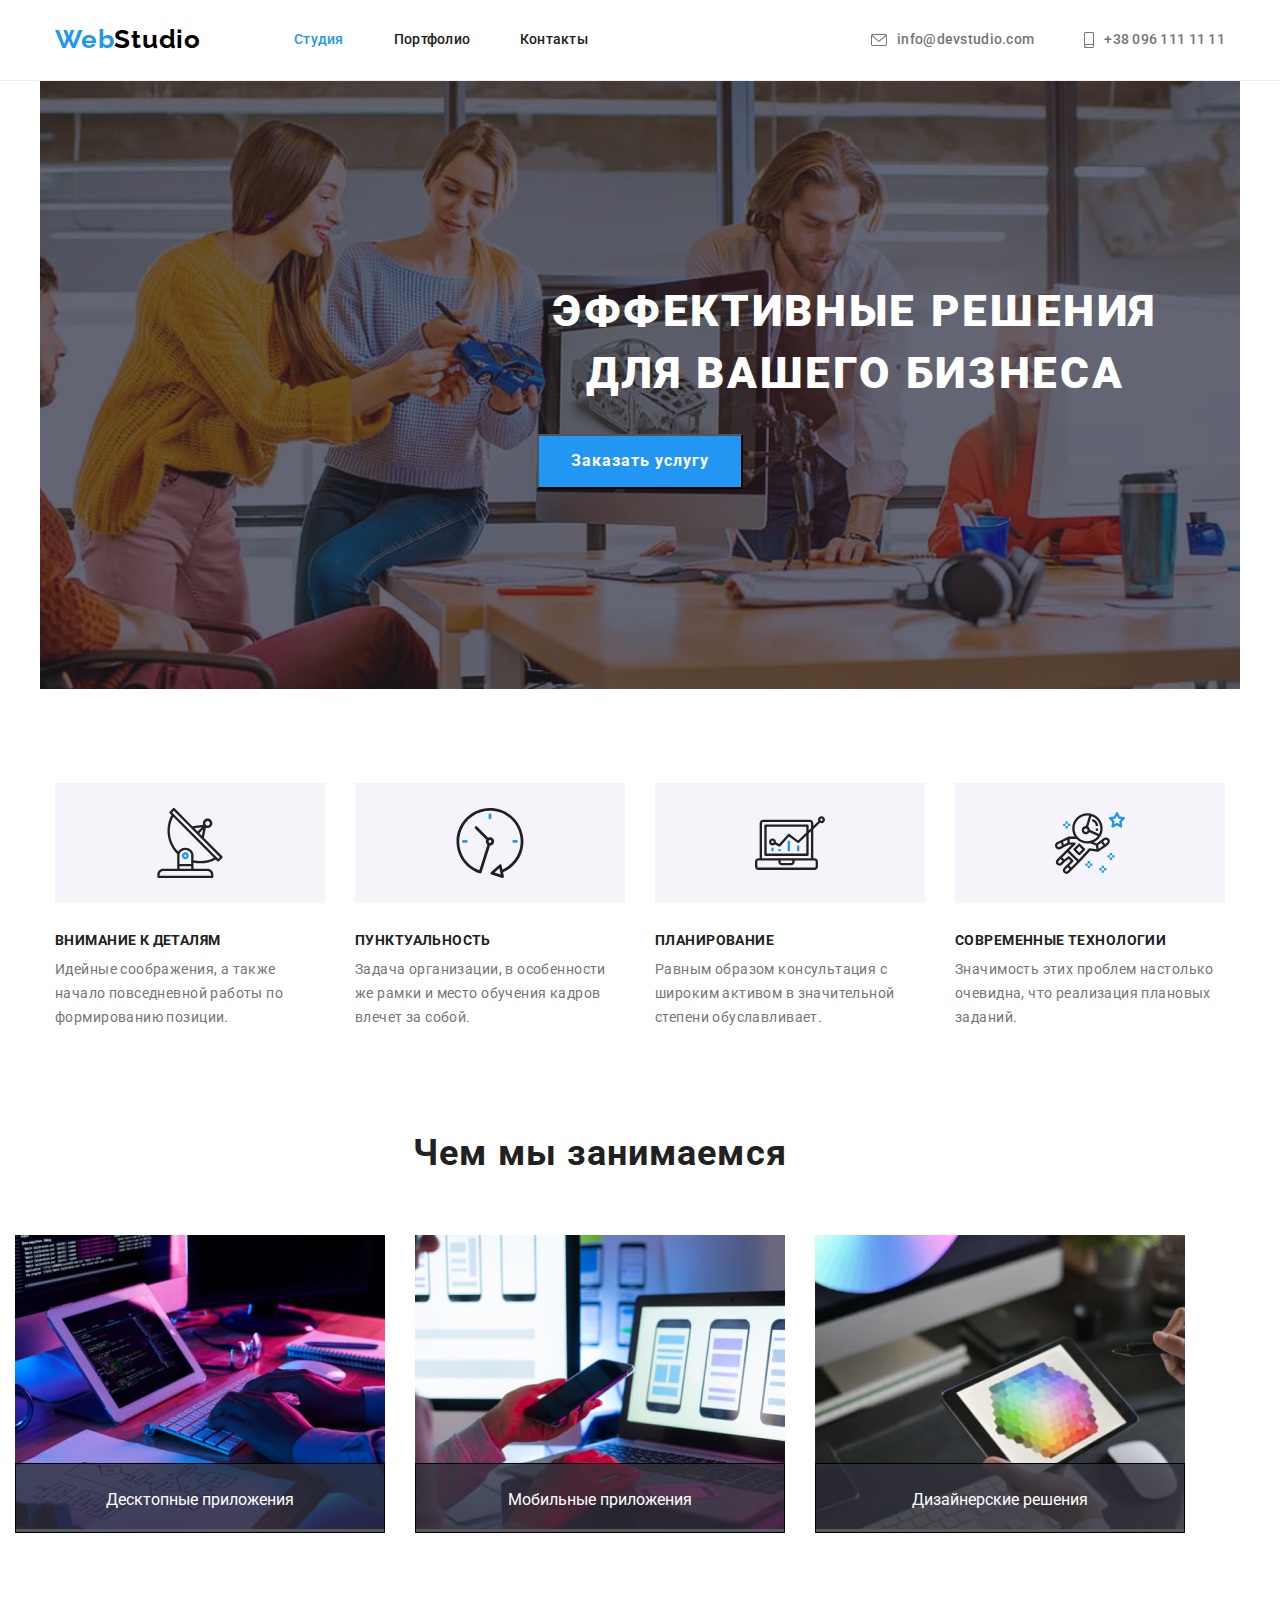
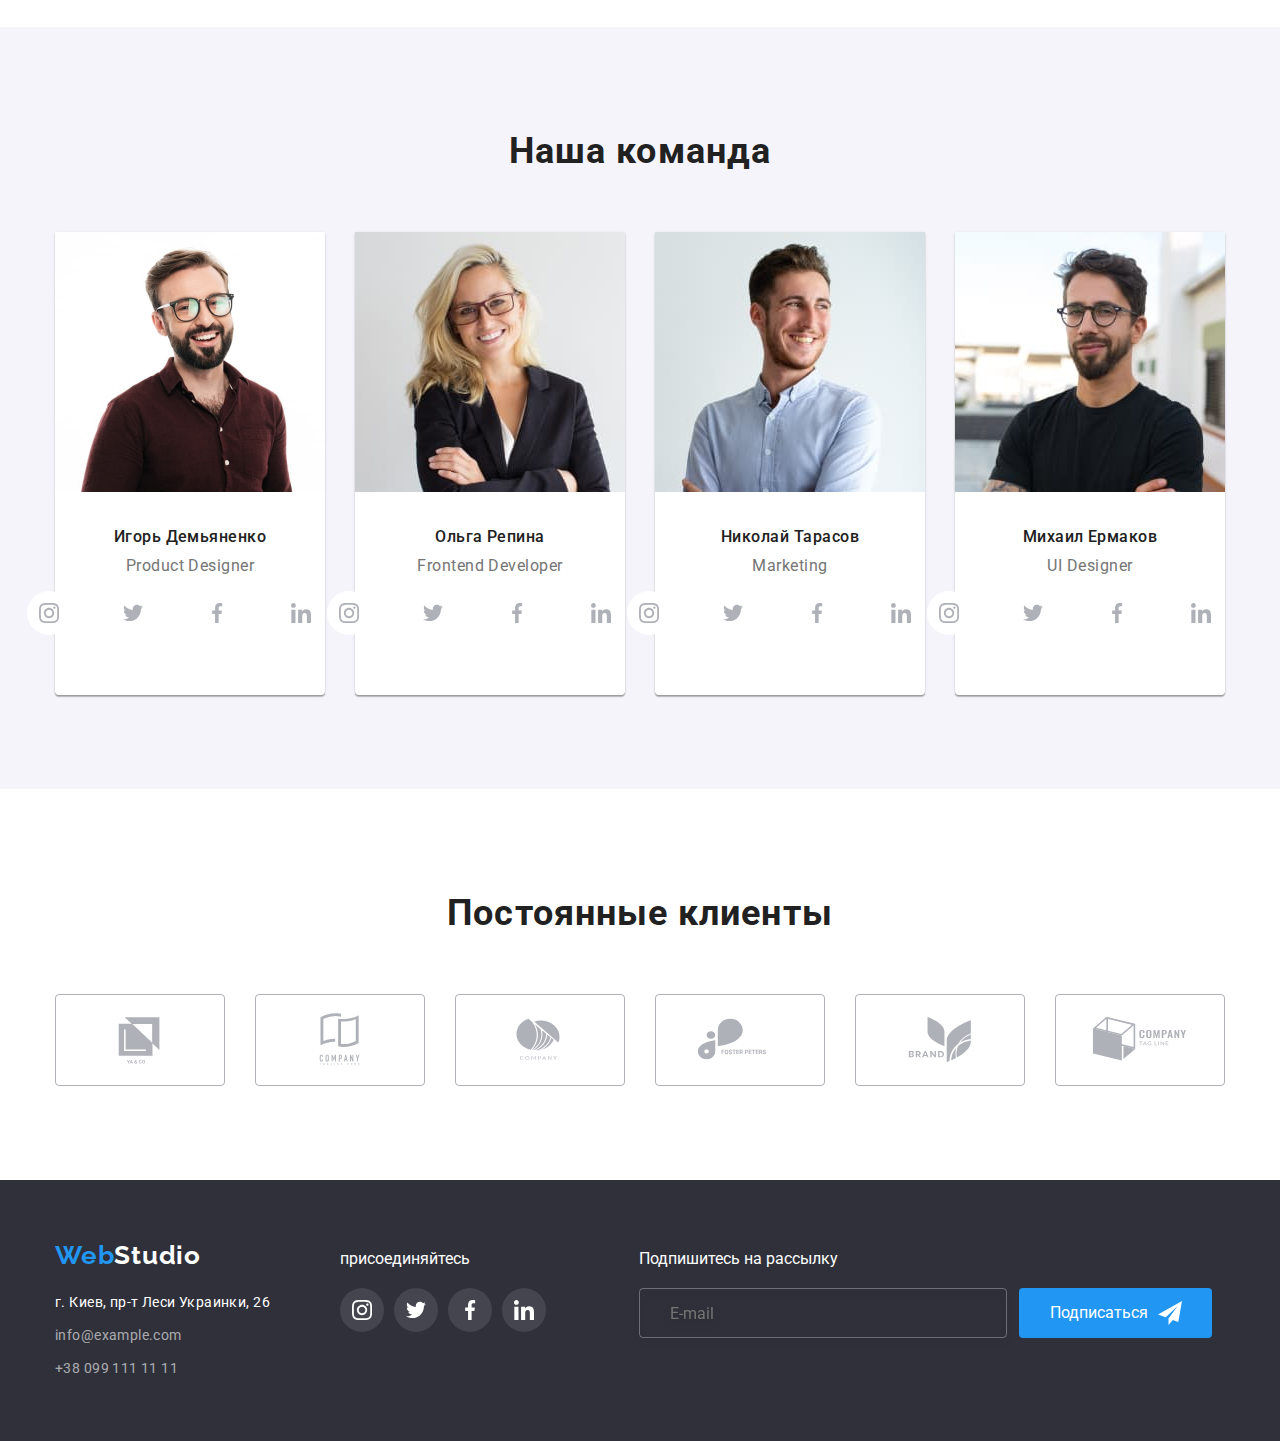
==== index.html @ da1dfe2b "images - responsive and x1 and x2" ====
<!DOCTYPE html>
<html lang="ru">
  <head>
    <meta charset="UTF-8" />
    <meta http-equiv="X-UA-Compatible" content="IE=edge" />
    <meta name="viewport" content="width=device-width, initial-scale=1.0" />
    <title>Отзивчивая вёрстка</title>
    <link
      href="https://fonts.googleapis.com/css2?family=Raleway:wght@700&family=Roboto:wght@400;500;700;900&display=swap"
      rel="stylesheet"
    />
    <link
      rel="stylesheet"
      href="https://cdnjs.cloudflare.com/ajax/libs/modern-normalize/1.1.0/modern-normalize.min.css"
    />
    <link rel="stylesheet" href="./css/styles.css" />
    <link rel="stylesheet" href="./css/main.min.css" />
  </head>
  <body>
    <!--ШАПКА САЙТА-->

    <header>
      <div class="container header-container">
        <nav class="nav">
          <a href="./portfolio.html" class="logo"
            ><span class="logo__text">Web</span
            ><span class="logo__secondary">Studio</span>
          </a>

          <ul class="site-nav">
            <li>
              <a href="./portfolio.html" class="site-nav__current">Студия</a>
            </li>
            <li>
              <a href="./portfolio.html" class="site-nav__portfolio"
                >Портфолио</a
              >
            </li>
            <li>
              <a href="" class="site-nav__contact">Контакты</a>
            </li>
          </ul>
        </nav>

        <ul class="contact-nav">
          <li>
            <a href="mailto:info@devstudio.com" class="mailto"
              ><svg class="mailto-icon" width="16" height="12">
                <use
                  href="./images/symbol-defs.svg#icon-envelope-hover-1-1"
                ></use></svg
              >info@devstudio.com</a
            >
          </li>
          <li>
            <a href="tel:+380961111111" class="phone"
              ><svg class="phone-icon" width="10" height="16">
                <use
                  href="./images/symbol-defs.svg#icon-smartphone-3-1"
                ></use></svg
              >+38 096 111 11 11</a
            >
          </li>
        </ul>
      </div>
    </header>

    <!--УНИКАЛЬНЫЙ КОНТЕНТ СТРАНИЦИ-->
    <main>
      <!--Герой-->

      <section class="hero">
        <div class="container">
          <h1 class="hero-title">Эффективные решения для вашего бизнеса</h1>
          <button type="button" class="button-primary" data-modal-open>
            Заказать услугу
          </button>
        </div>
      </section>

      <!--ХАРАКТЕРИСТИКА-->
      <section class="feature">
        <div class="container">
          <h2 class="feature-title visually-hidden">Характеристика</h2>
          <ul class="feature-ul">
            <li class="feature-list">
              <div class="feature-div">
                <svg class="feature-icon" width="70" height="70">
                  <use href="./images/symbol-defs.svg#icon-antenna-1-1 "></use>
                </svg>
              </div>
              <h3 class="title">Внимание к деталям</h3>
              <p class="subject">
                Идейные соображения, а также начало повседневной работы по
                формированию позиции.
              </p>
            </li>

            <li class="feature-list">
              <div class="feature-div">
                <svg class="feature-icon" width="70" height="70">
                  <use href="./images/symbol-defs.svg#icon-clock-1-1"></use>
                </svg>
              </div>
              <h3 class="title">Пунктуальность</h3>
              <p class="subject">
                Задача организации, в особенности же рамки и место обучения
                кадров влечет за собой.
              </p>
            </li>
            <li class="feature-list">
              <div class="feature-div">
                <svg class="feature-icon" width="70" height="70">
                  <use href="./images/symbol-defs.svg#icon-diagram-1-1"></use>
                </svg>
              </div>
              <h3 class="title">Планирование</h3>
              <p class="subject">
                Равным образом консультация с широким активом в значительной
                степени обуславливает.
              </p>
            </li>
            <li class="feature-list">
              <div class="feature-div">
                <svg class="feature-icon" width="70" height="70">
                  <use href="./images/symbol-defs.svg#icon-astronaut-1-1"></use>
                </svg>
              </div>
              <h3 class="title">Современные технологии</h3>
              <p class="subject">
                Значимость этих проблем настолько очевидна, что реализация
                плановых заданий.
              </p>
            </li>
          </ul>
        </div>
      </section>

      <!--ЧЕМ МЫ ЗАНИМАЕМСЯ-->
      <section class="work">
        <div class="container">
          <h2 class="work-list">Чем мы занимаемся</h2>
          <ul class="work-pfoto work-img">
            <li>
              <div class="work-top-wrap">
                <img
                  srcset="./images/box1.jpg 1x, ./images/box1.jpg 2x"
                  src="./images/box1.jpg"
                  alt="Компьютер"
                  width="370"
                  height="294"
                />
                <p class="work-top-text">Десктопные приложения</p>
              </div>
            </li>
            <li>
              <div class="work-top-wrap">
                <img
                  srcset="./images/box2.jpg 1x, ./images/box2.jpg 2x"
                  src="./images/box2.jpg"
                  alt="Телефон"
                  width="370"
                  height="294"
                />
                <p class="work-top-text">Мобильные приложения</p>
              </div>
            </li>
            <li>
              <div class="work-top-wrap">
                <img
                  srcset="./images/box3.jpg 1x, ./images/box3.jpg 2x"
                  src="./images/box3.jpg"
                  alt="Телефон"
                  width="370"
                  height="294"
                />
                <p class="work-top-text">Дизайнерские решения</p>
              </div>
            </li>
          </ul>
        </div>
      </section>

      <!--НАША КОМАНДА-->
      <section class="content">
        <div class="container">
          <h2 class="content-list">Наша команда</h2>

          <ul class="content-list-photo work-img">
            <li class="content-photo cart-bg">
              <picture>
                <source
                  srcset="
                    ./images/pfoto1-desk-1x.jpg 1x,
                    ./images/pfoto1-desk-2x.jpg 2x
                  "
                  media="(min-width:1200px)"
                />
                <source
                  srcset="
                    ./images/pfoto1-tab-1x.jpg 1x,
                    ./images/pfoto1-tab-2x.jpg 2x
                  "
                  media="(min-width:768px)"
                />
                <source
                  srcset="
                    ./images/pfoto1-mob-1x.jpg 1x,
                    ./images/pfoto1-mob-2x.jpg 2x
                  "
                  media="(min-width:320px)"
                />
                <img
                  src="./images/pfoto1.jpg"
                  alt="Product Designer"
                  width="270"
                  height="260"
                />
              </picture>
              <div class="title-team">
                <h3 class="content-title title">Игорь Демьяненко</h3>
                <p class="lead">Product Designer</p>
                <ul class="title-soc-list">
                  <li class="title-soc-item">
                    <a href="" class="title-soc-link">
                      <svg class="title-soc-icon" width="20" height="20">
                        <use
                          href="./images/symbol-defs.svg#icon-instagram"
                        ></use>
                      </svg>
                    </a>
                  </li>
                  <li class="title-soc-item">
                    <a href="" class="title-soc-link">
                      <svg class="title-soc-icon" width="20" height="20">
                        <use href="./images/symbol-defs.svg#icon-twitter"></use>
                      </svg>
                    </a>
                  </li>
                  <li class="title-soc-item">
                    <a href="" class="title-soc-link">
                      <svg class="title-soc-icon" width="20" height="20">
                        <use
                          href="./images/symbol-defs.svg#icon-facebook"
                        ></use>
                      </svg>
                    </a>
                  </li>
                  <li class="title-soc-item">
                    <a href="" class="title-soc-link">
                      <svg class="title-soc-icon" width="20" height="20">
                        <use
                          href="./images/symbol-defs.svg#icon-linkedin"
                        ></use>
                      </svg>
                    </a>
                  </li>
                </ul>
              </div>
            </li>

            <li class="content-photo cart-bg">
              <picture>
                <source
                  srcset="
                    ./images/pfoto2-desk-1x.jpg 1x,
                    ./images/pfoto2-desk-2x.jpg 2x
                  "
                  media="(min-width:1200px)"
                />
                <source
                  srcset="
                    ./images/pfoto2-tab-1x.jpg 1x,
                    ./images/pfoto2-tab-2x.jpg 2x
                  "
                  media="(min-width:768px)"
                />
                <source
                  srcset="
                    ./images/pfoto2-mob-1x.jpg 1x,
                    ./images/pfoto2-mob-2x.jpg 2x
                  "
                  media="(min-width:320px)"
                />
                <img
                  src="./images/pfoto2.jpg"
                  alt="Product Designer"
                  width="270"
                  height="260"
                />
              </picture>
              <div class="title-team">
                <h3 class="content-title title">Ольга Репина</h3>
                <p class="lead">Frontend Developer</p>
                <ul class="title-soc-list">
                  <li class="title-soc-item">
                    <a href="" class="title-soc-link">
                      <svg class="title-soc-icon" width="20" height="20">
                        <use
                          href="./images/symbol-defs.svg#icon-instagram"
                        ></use>
                      </svg>
                    </a>
                  </li>
                  <li class="title-soc-item">
                    <a href="" class="title-soc-link">
                      <svg class="title-soc-icon" width="20" height="20">
                        <use href="./images/symbol-defs.svg#icon-twitter"></use>
                      </svg>
                    </a>
                  </li>
                  <li class="title-soc-item">
                    <a href="" class="title-soc-link">
                      <svg class="title-soc-icon" width="20" height="20">
                        <use
                          href="./images/symbol-defs.svg#icon-facebook"
                        ></use>
                      </svg>
                    </a>
                  </li>
                  <li class="title-soc-item">
                    <a href="" class="title-soc-link">
                      <svg class="title-soc-icon" width="20" height="20">
                        <use
                          href="./images/symbol-defs.svg#icon-linkedin"
                        ></use>
                      </svg>
                    </a>
                  </li>
                </ul>
              </div>
            </li>

            <li class="content-photo cart-bg">
              <picture>
                <source
                  srcset="
                    ./images/pfoto3-desk-1x.jpg 1x,
                    ./images/pfoto3-desk-2x.jpg 2x
                  "
                  media="(min-width:1200px)"
                />
                <source
                  srcset="
                    ./images/pfoto3-tab-1x.jpg 1x,
                    ./images/pfoto3-tab-2x.jpg 2x
                  "
                  media="(min-width:768px)"
                />
                <source
                  srcset="
                    ./images/pfoto3-mob-1x.jpg 1x,
                    ./images/pfoto3-mob-2x.jpg 2x
                  "
                  media="(min-width:320px)"
                />
                <img
                  src="./images/pfoto3.jpg"
                  alt="Product Designer"
                  width="270"
                  height="260"
                />
              </picture>
              <div class="title-team">
                <h3 class="content-title title">Николай Тарасов</h3>
                <p class="lead">Marketing</p>
                <ul class="title-soc-list">
                  <li class="title-soc-item">
                    <a href="" class="title-soc-link">
                      <svg class="title-soc-icon" width="20" height="20">
                        <use
                          href="./images/symbol-defs.svg#icon-instagram"
                        ></use>
                      </svg>
                    </a>
                  </li>
                  <li class="title-soc-item">
                    <a href="" class="title-soc-link">
                      <svg class="title-soc-icon" width="20" height="20">
                        <use href="./images/symbol-defs.svg#icon-twitter"></use>
                      </svg>
                    </a>
                  </li>
                  <li class="title-soc-item">
                    <a href="" class="title-soc-link">
                      <svg class="title-soc-icon" width="20" height="20">
                        <use
                          href="./images/symbol-defs.svg#icon-facebook"
                        ></use>
                      </svg>
                    </a>
                  </li>
                  <li class="title-soc-item">
                    <a href="" class="title-soc-link">
                      <svg class="title-soc-icon" width="20" height="20">
                        <use
                          href="./images/symbol-defs.svg#icon-linkedin"
                        ></use>
                      </svg>
                    </a>
                  </li>
                </ul>
              </div>
            </li>

            <li class="content-photo cart-bg">
              <picture>
                <source
                  srcset="
                    ./images/pfoto4-desk-1x.jpg 1x,
                    ./images/pfoto4-desk-2x.jpg 2x
                  "
                  media="(min-width:1200px)"
                />
                <source
                  srcset="
                    ./images/pfoto4-tab-1x.jpg 1x,
                    ./images/pfoto4-tab-2x.jpg 2x
                  "
                  media="(min-width:768px)"
                />
                <source
                  srcset="
                    ./images/pfoto4-mob-1x.jpg 1x,
                    ./images/pfoto4-mob-2x.jpg 2x
                  "
                  media="(min-width:320px)"
                />
                <img
                  src="./images/pfoto4.jpg"
                  alt="Product Designer"
                  width="270"
                  height="260"
                />
              </picture>
              <div class="title-team">
                <h3 class="content-title title">Михаил Ермаков</h3>
                <p class="lead">UI Designer</p>
                <ul class="title-soc-list">
                  <li class="title-soc-item">
                    <a href="" class="title-soc-link">
                      <svg class="title-soc-icon" width="20" height="20">
                        <use
                          href="./images/symbol-defs.svg#icon-instagram"
                        ></use>
                      </svg>
                    </a>
                  </li>
                  <li class="title-soc-item">
                    <a href="" class="title-soc-link">
                      <svg class="title-soc-icon" width="20" height="20">
                        <use href="./images/symbol-defs.svg#icon-twitter"></use>
                      </svg>
                    </a>
                  </li>
                  <li class="title-soc-item">
                    <a href="" class="title-soc-link">
                      <svg class="title-soc-icon" width="20" height="20">
                        <use
                          href="./images/symbol-defs.svg#icon-facebook"
                        ></use>
                      </svg>
                    </a>
                  </li>
                  <li class="title-soc-item">
                    <a href="" class="title-soc-link">
                      <svg class="title-soc-icon" width="20" height="20">
                        <use
                          href="./images/symbol-defs.svg#icon-linkedin"
                        ></use>
                      </svg>
                    </a>
                  </li>
                </ul>
              </div>
            </li>
          </ul>
        </div>
      </section>

      <!--ПОСТОЯННЫЕ КЛИЕНТЫ-->
      <section class="content-logo">
        <div class="container">
          <h2 class="content-logo__companies">Постоянные клиенты</h2>
          <ul class="content-logo__list">
            <li class="content-logo__item">
              <a href="" class="content-logo__link">
                <svg class="content-logo__icon" width="106" height="60">
                  <use href="./images/symbol-defs.svg#icon-Logo-6"></use>
                </svg>
              </a>
            </li>
            <li class="content-logo__item">
              <a href="" class="content-logo__link">
                <svg class="content-logo__icon" width="106" height="60">
                  <use href="./images/symbol-defs.svg#icon-Logo-1-1"></use>
                </svg>
              </a>
            </li>
            <li class="content-logo__item">
              <a href="" class="content-logo__link">
                <svg class="content-logo__icon" width="106" height="60">
                  <use href="./images/symbol-defs.svg#icon-Logo-2-1"></use>
                </svg>
              </a>
            </li>
            <li class="content-logo__item">
              <a href="" class="content-logo__link">
                <svg class="content-logo__icon" width="106" height="60">
                  <use href="./images/symbol-defs.svg#icon-Logo-3-1"></use>
                </svg>
              </a>
            </li>
            <li class="content-logo__item">
              <a href="" class="content-logo__link">
                <svg class="content-logo__icon" width="106" height="60">
                  <use href="./images/symbol-defs.svg#icon-Logo-4-1"></use>
                </svg>
              </a>
            </li>
            <li class="content-logo__item">
              <a href="" class="content-logo__link">
                <svg class="content-logo__icon" width="106" height="60">
                  <use href="./images/symbol-defs.svg#icon-Logo-5-1"></use>
                </svg>
              </a>
            </li>
          </ul>
        </div>
      </section>
    </main>

    <!--Футер-->
    <footer>
      <div class="container footer-container">
        <div class="footer-box-hero">
          <a href="./portfolio.html" class="logo-footer"
            ><span class="logo__text">Web</span
            ><span class="logo-studio">Studio</span>
          </a>
          <address class="address-footer">
            <ul>
              <li>
                <a
                  href="https://goo.gl/maps/1Wrg9zgTPJsRRy5G6"
                  target="_blank"
                  rel="noopener noreferrer"
                  class="search"
                  >г. Киев, пр-т Леси Украинки, 26</a
                >
              </li>
              <li>
                <a href="mailto:info@example.com" class="box"
                  >info@example.com</a
                >
              </li>
              <li>
                <a href="tel:+380991111111" class="box">+38 099 111 11 11</a>
              </li>
            </ul>
          </address>
        </div>
        <div class="footer-box">
          <p class="footer-soc-text">присоединяйтесь</p>
          <ul class="footer-soc-list">
            <li class="footer-soc-item">
              <a href="" class="footer-soc-link">
                <svg class="footer-soc-icon" width="20" height="20">
                  <use href="./images/symbol-defs.svg#icon-instagram"></use>
                </svg>
              </a>
            </li>
            <li class="footer-soc-item">
              <a href="" class="footer-soc-link">
                <svg class="footer-soc-icon" width="20" height="20">
                  <use href="./images/symbol-defs.svg#icon-twitter"></use>
                </svg>
              </a>
            </li>
            <li class="footer-soc-item">
              <a href="" class="footer-soc-link">
                <svg class="footer-soc-icon" width="20" height="20">
                  <use href="./images/symbol-defs.svg#icon-facebook"></use>
                </svg>
              </a>
            </li>
            <li class="footer-soc-item">
              <a href="" class="footer-soc-link">
                <svg class="footer-soc-icon" width="20" height="20">
                  <use href="./images/symbol-defs.svg#icon-linkedin"></use>
                </svg>
              </a>
            </li>
          </ul>
        </div>
        <form class="footer-form">
          <label for="name" class="footer-label">Подпишитесь на рассылку</label>
          <div class="input-subscription">
            <input
              type="text"
              class="footer-input"
              name="user-name"
              id="name"
              required
              title="name"
              placeholder="E-mail"
            />
            <button type="submit" class="footer-button">
              Подписаться
              <svg class="footer-icon" width="24" height="24">
                <use href="./images/symbol-defs.svg#icon-send"></use>
              </svg>
            </button>
          </div>
        </form>
      </div>
    </footer>

    <!--------BACKDROP MODAL----------->

    <div class="backdrop is-hidden" data-modal>
      <div class="modal">
        <button type="button" class="modal-close-button" data-modal-close>
          <svg class="modal-close-btn" width="18" height="18">
            <use
              href="./images/symbol-defs.svg#icon-close-black-18dp-2-1-1"
            ></use>
          </svg>
        </button>
        <p class="modal-title">Оставьте свои данные, мы вам перезвоним</p>
        <form>
          <div class="modal-field">
            <label class="madal-label"
              >Имя
              <span class="modal-input-wrap">
                <input
                  type="text"
                  class="modal-input"
                  name="user-name"
                  required
                  title="name"
                />
                <svg class="input-icon" width="18" height="18">
                  <use href="./images/symbol-defs.svg#icon-person-black"></use>
                </svg>
              </span>
            </label>
          </div>

          <div class="modal-field">
            <label class="madal-label"
              >Телефон
              <span class="modal-input-wrap">
                <input
                  type="tel"
                  class="modal-input"
                  name="user-tel"
                  required
                  title="+380 (067) 111-11-11"
                />
                <svg class="input-icon" width="18" height="18">
                  <use href="./images/symbol-defs.svg#icon-phone-black"></use>
                </svg>
              </span>
            </label>
          </div>

          <div class="modal-field">
            <label class="madal-label"
              >Почта
              <span class="modal-input-wrap">
                <input
                  type="email"
                  class="modal-input"
                  name="user-email"
                  required
                  title="email"
                />
                <svg class="input-icon" width="18" height="18">
                  <use href="./images/symbol-defs.svg#icon-email-black"></use>
                </svg>
              </span>
            </label>
          </div>

          <div class="modal-field">
            <label for="user-text" class="madal-label">Комментарий</label>
            <textarea
              name="comments"
              id="user-text"
              placeholder="Введите текст"
              class="modal-text"
            ></textarea>
          </div>

          <div>
            <input
              type="checkbox"
              class="input-check visually-hidden"
              id="input-check"
              name="policy"
              value="on"
            />
            <label for="input-check" class="check-text"
              >Соглашаюсь с рассылкой и принимаю
              <span>
                <a href="" class="input-contract">Условия договора</a>
              </span>
            </label>
          </div>

          <button type="submit" class="modal-button">Отправить</button>
        </form>
      </div>
    </div>
    <script src="./js/modal.js"></script>
  </body>
</html>
---- css/styles.css ----
/*Стили для index.html*/
---- css/main.min.css ----
:root{--primary-text-color: #ffffff;--title-text-color: #212121;--paragraph-text-color: #757575;--accent-color: #2196f3}.visually-hidden{clip:rect(0 0 0 0);clip-path:inset(50%);height:1px;overflow:hidden;position:absolute;white-space:nowrap;width:1px}body{font-family:Roboto, -apple-system, BlinkMacSystemFont, "Segoe UI", Oxygen, Ubuntu, Cantarell, "Open Sans", "Helvetica Neue", sans-serif;color:var(--title-text-color);background-color:var(--primary-text-color)}body>a{font-family:Roboto, -apple-system, BlinkMacSystemFont, "Segoe UI", Oxygen, Ubuntu, Cantarell, "Open Sans", "Helvetica Neue", sans-serif}h1,h2,h3,h4,h5,h6,p,ul{padding:0;margin:0;list-style:none}a{text-decoration:none}.container{width:100%;padding-left:15px;padding-right:15px;margin:0 auto}@media screen and (min-width: 480px){.container{max-width:480px}}@media screen and (min-width: 768px){.container{max-width:768px}}@media screen and (min-width: 1200px){.container{max-width:1200px}}.button{font-family:Roboto, -apple-system, BlinkMacSystemFont, "Segoe UI", Oxygen, Ubuntu, Cantarell, "Open Sans", "Helvetica Neue", sans-serif;cursor:pointer}.button-primary{margin-top:30px;display:inline-block;padding:10px 32px;color:var(--primary-text-color);background-color:var(--accent-color);min-width:200px;font-style:normal;font-weight:700;font-size:16px;line-height:1.9;align-items:center;letter-spacing:0.06em;transition:background-color 250ms cubic-bezier(0.4, 0, 0.2, 1)}.button-primary:hover,.button-primary:focus{background-color:#188ce8}@media screen and (min-width: 768px){.button-primary{max-width:768px}}@media screen and (min-width: 1200px){.button-primary{max-width:1200px}}.button{padding:6px 22px;border:none}.button{color:var(--title-text-color);background-color:#f5f4fa;font-weight:500;font-size:16px;line-height:1.6;text-align:center;letter-spacing:0.03em;transition:color 250ms cubic-bezier(0.4, 0, 0.2, 1),box-shadow 250ms cubic-bezier(0.4, 0, 0.2, 1),background-color 250ms cubic-bezier(0.4, 0, 0.2, 1)}.button:hover,.button:focus{color:var(--primary-text-color);background-color:var(--accent-color)}.button-btn:hover,.butten-btn:focus{color:var(--primary-text-color);background-color:var(--accent-color);transition:color 250ms cubic-bezier(0.4, 0, 0.2, 1)}.backdrop{position:fixed;top:0;width:100%;height:100%;background-color:rgba(66,68,90,0.35);transition:opacity 250ms, visibility 250ms}.modal{position:absolute;width:550px;height:550px;top:50%;left:50%;background-color:#ffffff;border-radius:1px;transform:translate(-50%, -50%);padding:40px}.modal-close-button{width:70px;height:70px;border-radius:50%;position:absolute;top:10px;right:10px;width:30px;height:30px;border:1px solid rgba(0,0,0,0.1);background-color:transparent;fill:#000000}.modal-close-button:hover,.modal-close-button:focus{fill:var(--accent-color)}.is-hidden{opacity:0;pointer-events:none;visibility:hidden}.modal-title{font-size:20px;text-align:center;color:#212121;margin-bottom:12px;font-weight:700;letter-spacing:0.03em}.modal-field{margin-bottom:12px}.modal-input{width:100%;height:35px;border:1px solid rgba(0,0,0,0.14);border-radius:4px;padding-left:30px;margin-top:4px;outline:none;transition:border-color 250ms cubic-bezier(0.4, 0, 0.2, 1)}.modal-input:hover,.modal-input:focus{border-color:var(--accent-color);transition:border-color 250ms cubic-bezier(0.4, 0, 0.2, 1)}.modal-input:valid{border-color:#2196f3}.modal-button{width:200px;height:50px;color:var(--primary-text-color);background-color:var(--accent-color);border-radius:4px;border:1px solid #2196f3;margin-top:30px}.modal-button:hover,.modal-button:focus{background-color:#188ce8;transition:background-color 250ms cubic-bezier(0.4, 0, 0.2, 1)}button{display:flex;justify-content:center;align-items:center;margin:0 auto}.madal-label{font-size:12px;line-height:1.7px;letter-spacing:0.01em;color:#757575}.modal-text{width:100%;height:80px;border:1px solid rgba(0,0,0,0.14);border-radius:4px;padding:10px;margin-top:4px;resize:none;outline:none}.modal-text:hover,.modal-text:focus{border-color:var(--accent-color);transition:border-color 250ms cubic-bezier(0.4, 0, 0.2, 1)}.modal-input-wrap{position:relative}.input-icon{position:absolute;left:10px;top:50%;transform:translateY(-50%);transition:fill 250ms cubic-bezier(0.4, 0, 0.2, 1)}.modal-input:hover+.input-icon,.modal-input:focus+.input-icon{fill:var(--accent-color)}.check-text{font-size:14px;display:flex;align-items:center}.check-text::before{content:"";width:16px;height:15px;border:2px solid #212121;border-radius:4px;margin-right:8px}.input-check:checked+.check-text::before{background-color:var(--accent-color);border:none;background-image:url(../images/check.svg.svg);background-repeat:no-repeat;background-position:center}.input-check:focus+.check-text::before{border-color:var(--accent-color)}.input-contract{color:var(--accent-color);text-decoration:underline;margin-left:3px}.modal-text{height:120px}.header-container{display:flex;align-items:center}header{border-bottom:1px solid #eeeeee}.nav{display:flex;align-items:center;transition:color 250ms cubic-bezier(0.4, 0, 0.2, 1)}.logo{margin-right:93px}.logo__secondary{color:#000000;width:145px;font-family:Raleway;font-style:normal;font-weight:700;font-size:26px;line-height:1.2;letter-spacing:0.03em}.logo__text{color:var(--accent-color);width:145px;font-family:Raleway;font-style:normal;font-weight:700;font-size:26px;line-height:1.2;letter-spacing:0.03em}.site-nav{display:none}@media screen and (min-width: 768px){.site-nav{max-width:768px;display:flex}.site-nav li:not(:last-child){margin-right:50px}}@media screen and (min-width: 1200px){.site-nav{max-width:1200px;display:flex}.site-nav li:not(:last-child){margin-right:50px}}.site-nav__current{display:block;padding-top:32px;padding-bottom:32px;color:var(--accent-color);font-style:normal;font-weight:500;font-size:14px;line-height:1.1;letter-spacing:0.02em;position:relative;transition:color 250ms cubic-bezier(0.4, 0, 0.2, 1)}.site-nav__current:hover,.site-nav__current:focus{color:var(--accent-color)}.site-nav__current:hover::after,.site-nav__current:focus::after{content:"";position:absolute;width:100%;height:4px;border-radius:2px;background-color:var(--accent-color);bottom:0;display:block;transition:color 250ms cubic-bezier(0.4, 0, 0.2, 1)}.site-nav__portfolio{display:block;padding-top:32px;padding-bottom:32px;color:var(--title-text-color);width:76px;font-style:normal;font-weight:500;font-size:14px;line-height:1.1;letter-spacing:0.02em;position:relative;transition:color 250ms cubic-bezier(0.4, 0, 0.2, 1)}.site-nav__portfolio:hover,.site-nav__portfolio:focus{color:var(--accent-color)}.site-nav__portfolio:hover::after,.site-nav__portfolio:focus::after{content:"";position:absolute;width:100%;height:4px;border-radius:2px;background-color:var(--accent-color);transition:color 250ms cubic-bezier(0.4, 0, 0.2, 1);bottom:0;display:block}.site-nav__contact{display:block;padding-top:32px;padding-bottom:32px;color:var(--title-text-color);width:68px;font-style:normal;font-weight:500;font-size:14px;line-height:1.1;letter-spacing:0.02em;position:relative;transition:color 250ms cubic-bezier(0.4, 0, 0.2, 1)}.site-nav__contact:hover,.site-nav__contact:focus{color:var(--accent-color);transition:color 250ms cubic-bezier(0.4, 0, 0.2, 1)}.site-nav__contact:hover::after,.site-nav__contact:focus::after{content:"";position:absolute;width:100%;height:4px;border-radius:2px;background-color:var(--accent-color);bottom:0;display:block;transition:color 250ms cubic-bezier(0.4, 0, 0.2, 1)}.contact-nav{display:none}@media screen and (min-width: 768px){.contact-nav{max-width:768px;margin-left:auto;display:flex}.contact-nav li:not(:last-child){margin-right:50px}}@media screen and (min-width: 1200px){.contact-nav{max-width:1200px;margin-left:auto;display:flex}.contact-nav li:not(:last-child){margin-right:50px}}.mailto{display:flex;align-items:center;color:var(--paragraph-text-color);font-weight:500;font-size:14px;line-height:1.1;letter-spacing:0.02em;padding-top:32px;padding-bottom:32px;fill:#757575;transition:color 250ms cubic-bezier(0.4, 0, 0.2, 1)}.mailto:hover,.mailto:focus{color:var(--accent-color)}.mailto-icon{margin-right:10px}.mailto:hover .mailto-icon,.mailto:focus .mailto-icon{fill:var(--accent-color);transition:fill 250ms cubic-bezier(0.4, 0, 0.2, 1)}.phone{display:flex;align-items:center;color:var(--paragraph-text-color);font-style:normal;font-weight:500;font-size:14px;line-height:1.1;letter-spacing:0.02em;padding-top:32px;padding-bottom:32px;fill:#757575;transition:color 250ms cubic-bezier(0.4, 0, 0.2, 1)}.phone:hover,.phone:focus{color:var(--accent-color)}.phone-icon{margin-right:10px}.phone:hover .phone-icon,.phone:focus .phone-icon{fill:var(--accent-color);transition:fill 250ms cubic-bezier(0.4, 0, 0.2, 1)}.hero{background-color:#2f303a;text-align:center;background-image:linear-gradient(rgba(47,48,58,0.4), rgba(47,48,58,0.4)),url(../images/header.mob.jpg);background-repeat:no-repeat;width:100%;margin:0 auto;background-position:center;background-size:cover;padding:118px 60px 118px 60px}@media (min-device-pixel-ratio: 2), (min-resolution: 192dpi), (min-resolution: 2dppx){.hero .box{background-image:linear-gradient(rgba(47,48,58,0.4), rgba(47,48,58,0.4)),url(../images/header-mobx.jpg)}}@media screen and (min-width: 768px){.hero{max-width:768px;padding:118px 204px 118px 204px;background-image:linear-gradient(rgba(47,48,58,0.4), rgba(47,48,58,0.4)),url(../images/Header.tab.jpg)}}@media screen and (min-width: 768px) and (min-device-pixel-ratio: 2), screen and (min-width: 768px) and (min-resolution: 192dpi), screen and (min-width: 768px) and (min-resolution: 2dppx){.hero .box{background-image:linear-gradient(rgba(47,48,58,0.4), rgba(47,48,58,0.4)),url(../images/header-tabx.jpg)}}@media screen and (min-width: 1200px){.hero{max-width:1200px;padding:200px 452px 200px 452px;background-image:linear-gradient(rgba(47,48,58,0.4), rgba(47,48,58,0.4)),url(../images/Шапка.jpg)}}@media screen and (min-width: 1200px) and (min-device-pixel-ratio: 2), screen and (min-width: 1200px) and (min-resolution: 192dpi), screen and (min-width: 1200px) and (min-resolution: 2dppx){.hero .box{background-image:linear-gradient(rgba(47,48,58,0.4), rgba(47,48,58,0.4)),url(../images/header-deskx.jpg)}}.hero-title{margin:0 auto;color:var(--primary-text-color);width:360px;font-weight:900;font-size:26px;line-height:1.6px;text-align:center;letter-spacing:0.06em;text-transform:uppercase;background-repeat:no-repeat}@media screen and (min-width: 768px){.hero-title{max-width:768px}}@media screen and (min-width: 1200px){.hero-title{max-width:1200px;width:696px;font-size:44px;line-height:1.4}}.feature{padding-top:60px;padding-bottom:60px}@media screen and (min-width: 1200px){.feature{padding-top:94px;padding-bottom:94px}}.feature-ul{display:flex;flex-wrap:wrap;margin-right:-30px;margin-bottom:-30px}.feature-ul li{width:450px;margin-right:30px;margin-bottom:30px}@media screen and (min-width: 768px){.feature-ul li{width:354px}}@media screen and (min-width: 1200px){.feature-ul li{width:270px}}.feature-list{border-radius:1px}.feature-div{height:120px;width:100%;display:flex;align-items:center;justify-content:center;background-color:#f5f4fa;margin-bottom:30px}.feature-icon{position:absolute}.feature .title{display:flex;font-weight:700;font-size:14px;line-height:1.1;letter-spacing:0.03em;text-transform:uppercase}.title{text-align:center}@media screen and (min-width: 768px){.title{text-align:start}}@media screen and (min-width: 1200px){.title{text-align:start}}.subject{margin-top:10px;color:var(--paragraph-text-color);font-size:14px;line-height:1.7;letter-spacing:0.03em}.subject:not(:last-child){margin-bottom:30px}.work{display:none}@media screen and (min-width: 1200px){.work{max-width:1200px;display:flex;padding-bottom:94px}}.work-list{margin-bottom:50px;font-weight:700;font-size:36px;line-height:1.7;text-align:center;letter-spacing:0.03em}.work-pfoto{display:flex}.work-pfoto li:not(:last-child){margin-right:30px}.work-top-wrap{position:relative;overflow:hidden}.work-top-text{position:absolute;bottom:0;text-align:center;background-color:rgba(47,48,58,0.8);border:1px solid #000000;box-shadow:0px 4px 4px rgba(0,0,0,0.25);color:var(--primary-text-color);font-weight:400;padding-top:27px;width:370px;height:70px;transition:transform 500ms linear}.content{background-color:#f5f4fa;padding-top:60px;padding-bottom:60px}@media screen and (min-width: 1200px){.content{padding-top:94px;padding-bottom:94px}}.content-list{margin-bottom:50px;font-weight:700;font-size:36px;line-height:1.7;text-align:center;letter-spacing:0.03em}.content .title{font-weight:500;font-size:16px;line-height:1.2;text-align:center;letter-spacing:0.03em}.title-team{padding-top:30px;padding-bottom:30px}.lead-list{padding-bottom:30px}.lead{margin:0;margin-bottom:16px;color:var(--paragraph-text-color);font-weight:400;font-size:16px;line-height:1.2;text-align:center;letter-spacing:0.03em}.content-list-photo{display:flex;flex-wrap:wrap;margin-right:-30px;margin-bottom:-30px}.content-photo:not(:last-child){margin-right:30px}.content-list-photo li{width:450px;margin-right:30px;margin-bottom:30px}@media screen and (min-width: 768px){.content-list-photo li{width:354px}}@media screen and (min-width: 1200px){.content-list-photo li{width:270px}}.cart-bg{background:#ffffff;box-shadow:0px 1px 3px rgba(0,0,0,0.12),0px 1px 1px rgba(0,0,0,0.14),0px 2px 1px rgba(0,0,0,0.2);border-radius:0px 0px 4px 4px}.content-title{margin-bottom:10px}.title-soc-list{display:flex;justify-content:center}.title-soc-link{width:44px;height:44px;background-color:var(--primary-text-color);border-radius:50%;display:flex;justify-content:center;align-items:center;fill:#afb1b8;transition:background-color 250ms cubic-bezier(0.4, 0, 0.2, 1)}.title-soc-link:hover,.title-soc-link:focus{background-color:var(--accent-color)}.title-soc-icon{transition:fill 250ms cubic-bezier(0.4, 0, 0.2, 1)}.title-soc-link:hover .title-soc-icon,.title-soc-link:focus .title-soc-icon{fill:#ffffff;transition:fill 250ms cubic-bezier(0.4, 0, 0.2, 1)}.title-soc-item+.title-soc-item{margin-left:10px}.content-logo{padding-top:60px;padding-bottom:60px}@media screen and (min-width: 1200px){.content-logo{padding-top:94px;padding-bottom:94px}}.content-logo__companies{display:flex;justify-content:center;margin-bottom:50px;font-weight:700;font-size:36px;line-height:1.7;text-align:center;letter-spacing:0.03em}.content-logo__list{display:flex;flex-wrap:wrap;margin-right:-30px;margin-bottom:-30px}.content-logo__list li{width:210px;margin-right:30px;margin-bottom:30px}@media screen and (min-width: 768px){.content-logo__list li{width:226px}}@media screen and (min-width: 1200px){.content-logo__list li{width:170px}}.content-logo__link{display:flex;justify-content:center;align-items:center;border:1px solid #afb1b8;border-radius:4px;width:170px;height:92px;fill:#afb1b8;transition:fill 250ms cubic-bezier(0.4, 0, 0.2, 1),border 250ms cubic-bezier(0.4, 0, 0.2, 1)}.content-logo__link:hover,.content-logo__link:focus{border-color:var(--accent-color)}.content-logo__icon{transition:fill 250ms cubic-bezier(0.4, 0, 0.2, 1)}.content-logo__icon:hover,.content-logo__icon:focus{fill:var(--accent-color);transition:fill 250ms cubic-bezier(0.4, 0, 0.2, 1),background-color 250ms cubic-bezier(0.4, 0, 0.2, 1)}.content-logo__link:hover .content-logo__icon,.content-logo__link:focus .content-logo__icon{fill:var(--accent-color);transition:fill 250ms cubic-bezier(0.4, 0, 0.2, 1)}.content-logo__item:not(:last-child){margin-right:30px}footer{padding-top:60px;padding-bottom:60px;background-color:#2f303a}.footer-container{display:flex;align-items:baseline}.footer-box-hero{display:inline-block}.logo-footer{display:inline-block;margin-bottom:20px}.logo-studio{color:var(--primary-text-color);width:145px;font-family:Raleway;font-style:normal;font-weight:bold;font-size:26px;line-height:1.2;letter-spacing:0.03em}.address-footer li:not(:last-child){margin-bottom:9px}.footer-soc-text{color:var(--primary-text-color);font-family:inherit;justify-content:center;align-items:stretch}.search{color:var(--primary-text-color);width:231px;font-style:normal;font-weight:400;font-size:14px;line-height:1.7;letter-spacing:0.03em}.box{color:var(--primary-text-color);width:231px;font-style:normal;font-weight:400;font-size:14px;line-height:1.7;letter-spacing:0.03em}.box{color:rgba(255,255,255,0.6)}.footer-box{margin-left:70px;font-family:inherit;font-style:normal}.footer-soc-text{display:block;margin-bottom:20px}.footer-soc-list{display:flex;justify-content:center}.footer-soc-link{width:44px;height:44px;background-color:rgba(255,255,255,0.1);border-radius:50%;display:flex;justify-content:center;align-items:center;fill:#ffffff;transition:background-color 250ms cubic-bezier(0.4, 0, 0.2, 1)}.footer-soc-link:hover,.footer-soc-link:focus{background-color:var(--accent-color)}.footer-soc-item+.footer-soc-item{margin-left:10px}.footer-soc-link:hover .footer-soc-icon,.footer-soc-link:focus .footer-soc-icon{transition:background-color 250ms cubic-bezier(0.4, 0, 0.2, 1)}.footer-form{margin-left:93px}.footer-label{color:var(--primary-text-color)}.input-subscription{display:flex;margin-top:20px}.footer-input{width:368px;height:50px;border:1px solid rgba(255,255,255,0.3);border-radius:4px;padding-left:30px;margin-right:12px;outline:none;filter:drop-shadow(0px 4px 4px rgba(0,0,0,0.15));background-color:transparent}.footer-button{height:50px;padding:10px 28px 10px 29px;display:flex;justify-content:center;align-items:center;color:var(--primary-text-color);background-color:var(--accent-color);border-radius:4px;border-color:transparent;margin:0 auto}.footer-icon{margin-left:10px}.link-current-one{display:block;padding-top:32px;padding-bottom:32px;color:var(--title-text-color);width:49px;font-style:normal;font-weight:500;font-size:14px;line-height:1.1;letter-spacing:0.02em}.link-current-one:hover,.link-current-one:focus{color:var(--accent-color);transition:color 250ms cubic-bezier(0.4, 0, 0.2, 1)}.link-portfolio-one{display:block;padding-top:32px;padding-bottom:32px;color:var(--accent-color);width:76px;font-style:normal;font-weight:500;font-size:14px;line-height:1.1;letter-spacing:0.02em;transition:color 250ms cubic-bezier(0.4, 0, 0.2, 1)}.link-portfolio-one:hover,.link-portfolio-one:focus{color:var(--accent-color)}.section-hero-portfolio{padding-top:94px;padding-bottom:94px}.list-ul{display:flex;justify-content:center}.list-ul li:not(:last-child){margin-right:8px}.img-link{margin-top:34px;display:flex;flex-wrap:wrap}.flex-element{width:370px;margin-right:30px;margin-bottom:30px}.flex-element:nth-child(3n){margin-right:0}.flex-element:nth-last-child(-n+3){margin-bottom:0}.cart-bg-shadow{display:block;transition:box-shadow 250ms cubic-bezier(0.4, 0, 0.2, 1)}.cart-bg-shadow:hover,.cart-bg-shadow:focus{-webkit-box-shadow:-1px 11px 4px -3px rgba(66,68,90,0.35);-moz-box-shadow:-1px 11px 4px -3px rgba(66,68,90,0.35);box-shadow:-1px 11px 4px -3px rgba(66,68,90,0.35);border-radius:4px;transition:box-shadow 250ms cubic-bezier(0.4, 0, 0.2, 1)}.title-top-wrap{position:relative;overflow:hidden}.title-top-text{position:absolute;top:0;background-color:rgba(33,150,243,0.9);color:var(--primary-text-color);font-weight:400;font-size:18px;line-height:1.55;letter-spacing:0.03em;padding:63px 24px;transform:translateY(100%);transition:transform 500ms linear;overflow:hidden}.flex-element:hover .title-top-text,.flex-element:focus .title-top-text{transform:translateY(0%)}.img-portfolio{padding:20px 24px;border-right:1px solid #eeeeee;border-bottom:1px solid #eeeeee;border-left:1px solid #eeeeee}.title-second{margin-bottom:4px}.img-link .title{color:var(--title-text-color);font-weight:700;font-size:18px;line-height:2;letter-spacing:0.06em}.caption{color:var(--paragraph-text-color);font-weight:400;font-size:16px;line-height:1.9;letter-spacing:0.03em}
/*# sourceMappingURL=main.min.css.map */
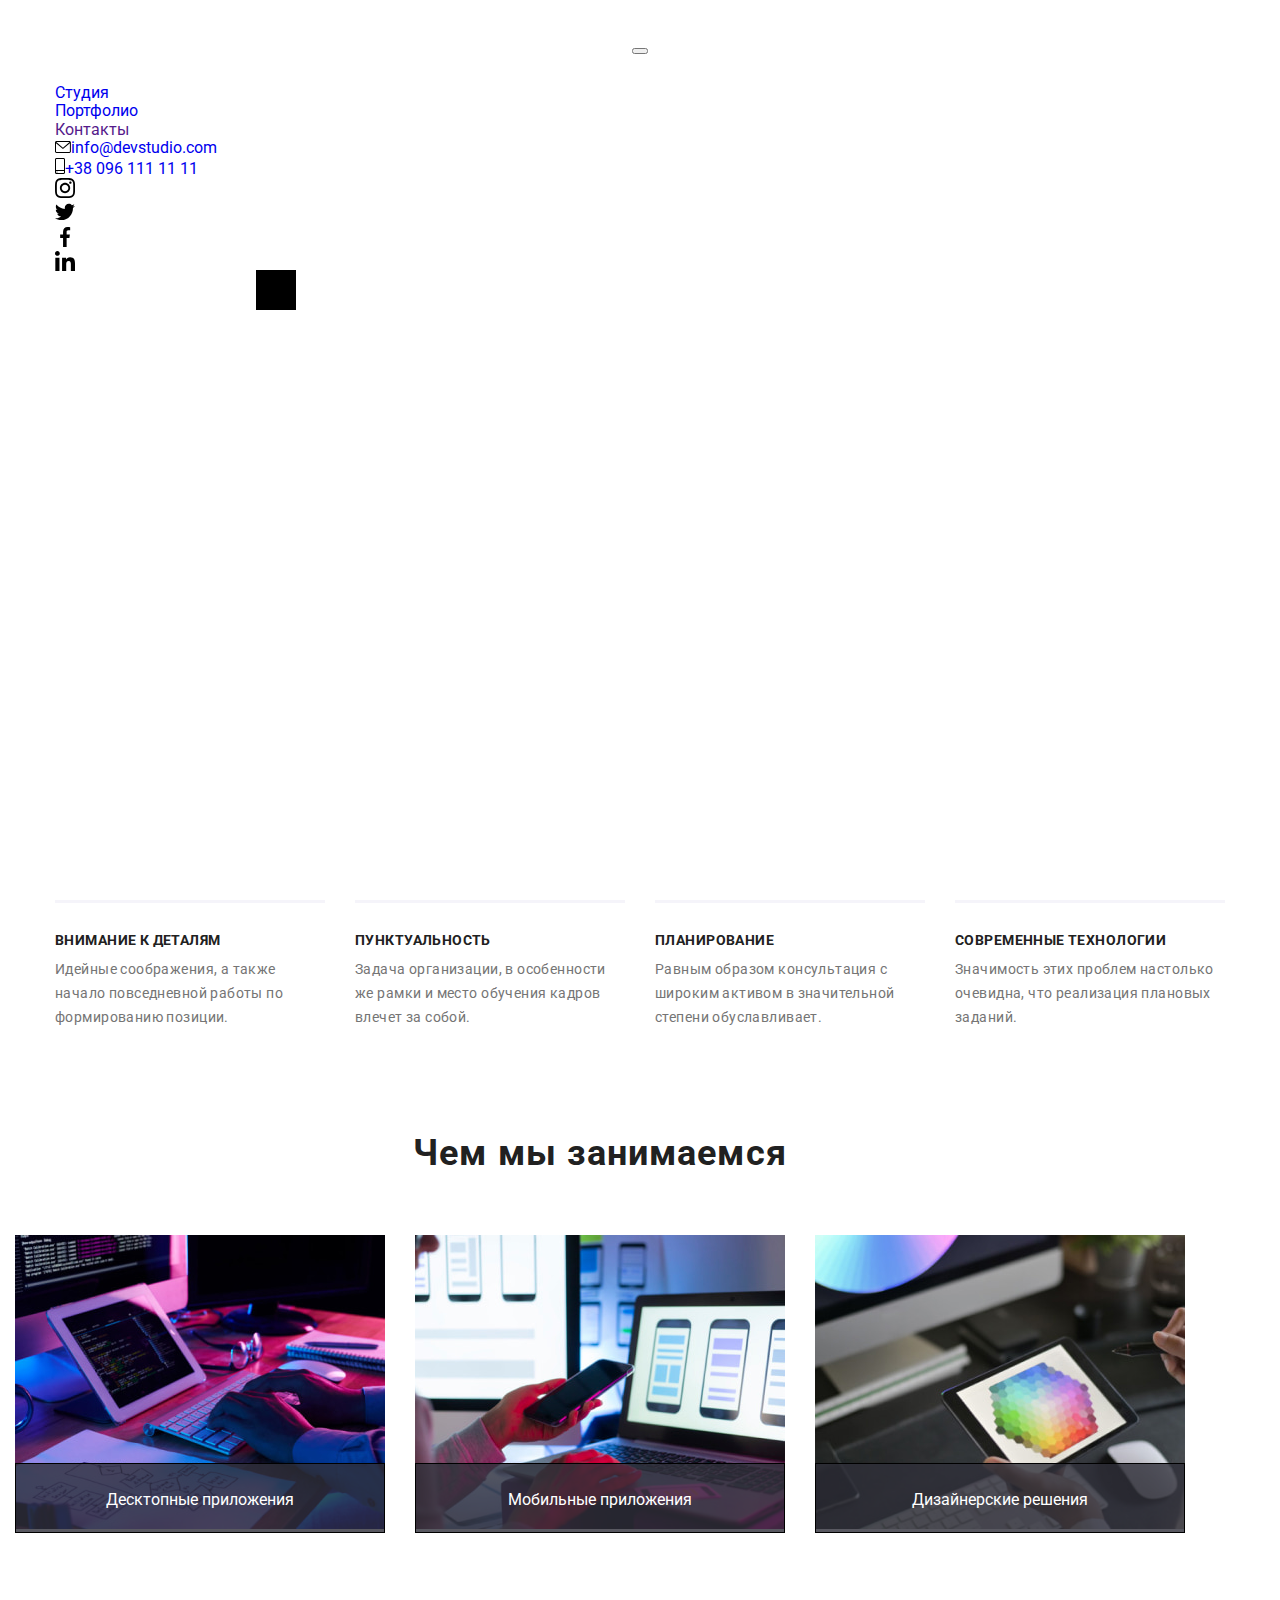
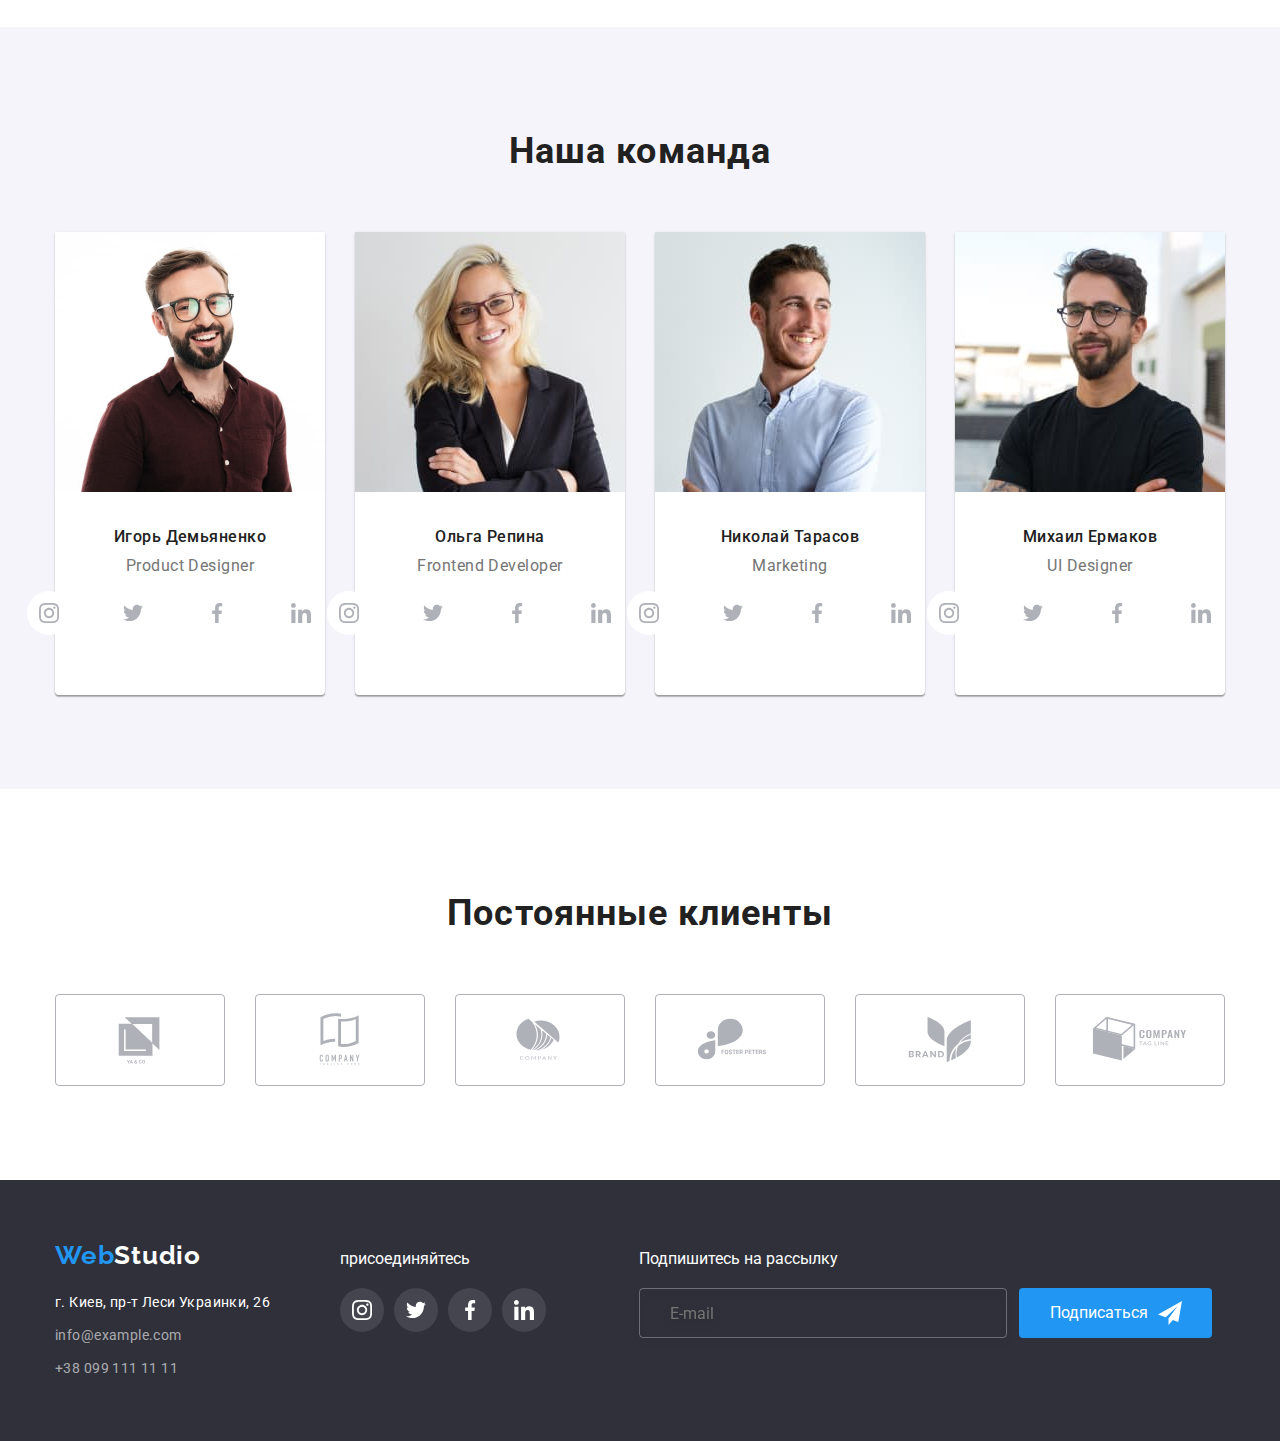
==== commit f7017a19: "mob-menu for header" ====
--- a/index.html
+++ b/index.html
@@ -27,6 +27,12 @@
             ><span class="logo__secondary">Studio</span>
           </a>
 
+          <button type="button" class="header-button" data-modal-open>
+            <svg class="header-btn" width="40" height="40">
+              <use href="./images/symbol-defs.svg#icon-menu-open"></use>
+            </svg>
+          </button>
+
           <ul class="site-nav">
             <li>
               <a href="./portfolio.html" class="site-nav__current">Студия</a>
@@ -62,6 +68,84 @@
             >
           </li>
         </ul>
+      </div>
+
+      <!--Form for header-->
+
+      <div class="mob-menu">
+        <div class="container">
+          <button type="button" class="header-button-close" data-modal-close>
+            <svg class="header-btn-close" width="40" height="40">
+              <use href="./images/symbol-defs.svg#icon-menu-close-header"></use>
+            </svg>
+          </button>
+          <ul class="mob-site-nav">
+            <li>
+              <a href="./portfolio.html" class="mob-site-nav__current"
+                >Студия</a
+              >
+            </li>
+            <li>
+              <a href="./portfolio.html" class="mob-site-nav__portfolio"
+                >Портфолио</a
+              >
+            </li>
+            <li>
+              <a href="" class="mob-site-nav__contact">Контакты</a>
+            </li>
+          </ul>
+
+          <ul class="mob-contact-nav">
+            <li>
+              <a href="mailto:info@devstudio.com" class="mob-mailto"
+                ><svg class="mob-mailto-icon" width="16" height="12">
+                  <use
+                    href="./images/symbol-defs.svg#icon-envelope-hover-1-1"
+                  ></use></svg
+                >info@devstudio.com</a
+              >
+            </li>
+            <li>
+              <a href="tel:+380961111111" class="mob-phone"
+                ><svg class="mob-phone-icon" width="10" height="16">
+                  <use
+                    href="./images/symbol-defs.svg#icon-smartphone-3-1"
+                  ></use></svg
+                >+38 096 111 11 11</a
+              >
+            </li>
+          </ul>
+          <ul class="mob-title-soc-list">
+            <li class="mob-title-soc-item">
+              <a href="" class="mob-title-soc-link">
+                <svg class="mob-title-soc-icon" width="20" height="20">
+                  <use href="./images/symbol-defs.svg#icon-instagram"></use>
+                </svg>
+              </a>
+            </li>
+            <li class="mob-title-soc-item">
+              <a href="" class="mob-title-soc-link">
+                <svg class="mob-title-soc-icon" width="20" height="20">
+                  <use href="./images/symbol-defs.svg#icon-twitter"></use>
+                </svg>
+              </a>
+            </li>
+            <li class="mob-title-soc-item">
+              <a href="" class="mob-title-soc-link">
+                <svg class="mob-title-soc-icon" width="20" height="20">
+                  <use href="./images/symbol-defs.svg#icon-facebook"></use>
+                </svg>
+              </a>
+            </li>
+            <li class="mob-title-soc-item">
+              <a href="" class="mob-title-soc-link">
+                <svg class="mob-title-soc-icon" width="20" height="20">
+                  <use href="./images/symbol-defs.svg#icon-linkedin"></use>
+                </svg>
+              </a>
+            </li>
+          </ul>
+        </div>
       </div>
     </header>
 
--- a/css/main.min.css
+++ b/css/main.min.css
@@ -1,5 +1,5 @@
 :root{--primary-text-color: #ffffff;--title-text-color: #212121;--paragraph-text-color: #757575;--accent-color: #2196f3}.visually-hidden{clip:rect(0 0 0 0);clip-path:inset(50%);height:1px;overflow:hidden;position:absolute;white-space:nowrap;width:1px}body{font-family:Roboto, -apple-system, BlinkMacSystemFont, "Segoe UI", Oxygen,  Ubuntu, Cantarell, "Open Sans", "Helvetica Neue", sans-serif;color:var(--title-text-color);background-color:var(--primary-text-color)}body>a{font-family:Roboto, -apple-system, BlinkMacSystemFont, "Segoe UI", Oxygen,  Ubuntu, Cantarell, "Open Sans", "Helvetica Neue", sans-serif}h1,h2,h3,h4,h5,h6,p,ul{padding:0;margin:0;list-style:none}a{text-decoration:none}.container{width:100%;padding-left:15px;padding-right:15px;margin:0 auto}@media screen and (min-width: 480px){.container{max-width:480px}}@media screen and (min-width: 768px){.container{max-width:768px}}@media screen and (min-width: 1200px){.container{max-width:1200px}}.button{font-family:Roboto, -apple-system, BlinkMacSystemFont, "Segoe UI", Oxygen,- Ubuntu, Cantarell, "Open Sans", "Helvetica Neue", sans-serif;cursor:pointer}.button-primary{margin-top:30px;display:inline-block;padding:10px 32px;color:var(--primary-text-color);background-color:var(--accent-color);min-width:200px;font-style:normal;font-weight:700;font-size:16px;line-height:1.9;align-items:center;letter-spacing:0.06em;transition:background-color 250ms cubic-bezier(0.4, 0, 0.2, 1)}.button-primary:hover,.button-primary:focus{background-color:#188ce8}@media screen and (min-width: 768px){.button-primary{max-width:768px}}@media screen and (min-width: 1200px){.button-primary{max-width:1200px}}.button{padding:6px 22px;border:none}.button{color:var(--title-text-color);background-color:#f5f4fa;font-weight:500;font-size:16px;line-height:1.6;text-align:center;letter-spacing:0.03em;transition:color 250ms cubic-bezier(0.4, 0, 0.2, 1),box-shadow 250ms cubic-bezier(0.4, 0, 0.2, 1),background-color 250ms cubic-bezier(0.4, 0, 0.2, 1)}.button:hover,.button:focus{color:var(--primary-text-color);background-color:var(--accent-color)}.button-btn:hover,.butten-btn:focus{color:var(--primary-text-color);background-color:var(--accent-color);transition:color 250ms cubic-bezier(0.4, 0, 0.2, 1)}.backdrop{position:fixed;top:0;width:100%;height:100%;background-color:rgba(66,68,90,0.35);transition:opacity 250ms, visibility 250ms}.modal{position:absolute;width:550px;height:550px;top:50%;left:50%;background-color:#ffffff;border-radius:1px;transform:translate(-50%, -50%);padding:40px}.modal-close-button{width:70px;height:70px;border-radius:50%;position:absolute;top:10px;right:10px;width:30px;height:30px;border:1px solid rgba(0,0,0,0.1);background-color:transparent;fill:#000000}.modal-close-button:hover,.modal-close-button:focus{fill:var(--accent-color)}.is-hidden{opacity:0;pointer-events:none;visibility:hidden}.modal-title{font-size:20px;text-align:center;color:#212121;margin-bottom:12px;font-weight:700;letter-spacing:0.03em}.modal-field{margin-bottom:12px}.modal-input{width:100%;height:35px;border:1px solid rgba(0,0,0,0.14);border-radius:4px;padding-left:30px;margin-top:4px;outline:none;transition:border-color 250ms cubic-bezier(0.4, 0, 0.2, 1)}.modal-input:hover,.modal-input:focus{border-color:var(--accent-color);transition:border-color 250ms cubic-bezier(0.4, 0, 0.2, 1)}.modal-input:valid{border-color:#2196f3}.modal-button{width:200px;height:50px;color:var(--primary-text-color);background-color:var(--accent-color);border-radius:4px;border:1px solid #2196f3;margin-top:30px}.modal-button:hover,.modal-button:focus{background-color:#188ce8;transition:background-color 250ms cubic-bezier(0.4, 0, 0.2, 1)}button{display:flex;justify-content:center;align-items:center;margin:0 auto}.madal-label{font-size:12px;line-height:1.7px;letter-spacing:0.01em;color:#757575}.modal-text{width:100%;height:80px;border:1px solid rgba(0,0,0,0.14);border-radius:4px;padding:10px;margin-top:4px;resize:none;outline:none}.modal-text:hover,.modal-text:focus{border-color:var(--accent-color);transition:border-color 250ms cubic-bezier(0.4, 0, 0.2, 1)}.modal-input-wrap{position:relative}.input-icon{position:absolute;left:10px;top:50%;transform:translateY(-50%);transition:fill 250ms cubic-bezier(0.4, 0, 0.2, 1)}.modal-input:hover+.input-icon,.modal-input:focus+.input-icon{fill:var(--accent-color)}.check-text{font-size:14px;display:flex;align-items:center}.check-text::before{content:"";width:16px;height:15px;border:2px solid #212121;border-radius:4px;margin-right:8px}.input-check:checked+.check-text::before{background-color:var(--accent-color);border:none;background-image:url(../images/check.svg.svg);background-repeat:no-repeat;background-position:center}.input-check:focus+.check-text::before{border-color:var(--accent-color)}.input-contract{color:var(--accent-color);text-decoration:underline;margin-left:3px}.modal-text{height:120px}.header-container{display:flex;align-items:center}header{border-bottom:1px solid #eeeeee}.nav{display:flex;align-items:center;transition:color 250ms cubic-bezier(0.4, 0, 0.2, 1)}.logo{margin-right:93px}.logo__secondary{color:#000000;width:145px;font-family:Raleway;font-style:normal;font-weight:700;font-size:26px;line-height:1.2;letter-spacing:0.03em}.logo__text{color:var(--accent-color);width:145px;font-family:Raleway;font-style:normal;font-weight:700;font-size:26px;line-height:1.2;letter-spacing:0.03em}.site-nav{display:none}@media screen and (min-width: 768px){.site-nav{max-width:768px;display:flex}.site-nav li:not(:last-child){margin-right:50px}}@media screen and (min-width: 1200px){.site-nav{max-width:1200px;display:flex}.site-nav li:not(:last-child){margin-right:50px}}.site-nav__current{display:block;padding-top:32px;padding-bottom:32px;color:var(--accent-color);font-style:normal;font-weight:500;font-size:14px;line-height:1.1;letter-spacing:0.02em;position:relative;transition:color 250ms cubic-bezier(0.4, 0, 0.2, 1)}.site-nav__current:hover,.site-nav__current:focus{color:var(--accent-color)}.site-nav__current:hover::after,.site-nav__current:focus::after{content:"";position:absolute;width:100%;height:4px;border-radius:2px;background-color:var(--accent-color);bottom:0;display:block;transition:color 250ms cubic-bezier(0.4, 0, 0.2, 1)}.site-nav__portfolio{display:block;padding-top:32px;padding-bottom:32px;color:var(--title-text-color);width:76px;font-style:normal;font-weight:500;font-size:14px;line-height:1.1;letter-spacing:0.02em;position:relative;transition:color 250ms cubic-bezier(0.4, 0, 0.2, 1)}.site-nav__portfolio:hover,.site-nav__portfolio:focus{color:var(--accent-color)}.site-nav__portfolio:hover::after,.site-nav__portfolio:focus::after{content:"";position:absolute;width:100%;height:4px;border-radius:2px;background-color:var(--accent-color);transition:color 250ms cubic-bezier(0.4, 0, 0.2, 1);bottom:0;display:block}.site-nav__contact{display:block;padding-top:32px;padding-bottom:32px;color:var(--title-text-color);width:68px;font-style:normal;font-weight:500;font-size:14px;line-height:1.1;letter-spacing:0.02em;position:relative;transition:color 250ms cubic-bezier(0.4, 0, 0.2, 1)}.site-nav__contact:hover,.site-nav__contact:focus{color:var(--accent-color);transition:color 250ms cubic-bezier(0.4, 0, 0.2, 1)}.site-nav__contact:hover::after,.site-nav__contact:focus::after{content:"";position:absolute;width:100%;height:4px;border-radius:2px;background-color:var(--accent-color);bottom:0;display:block;transition:color 250ms cubic-bezier(0.4, 0, 0.2, 1)}.contact-nav{display:none}@media screen and (min-width: 768px){.contact-nav{max-width:768px;margin-left:auto;display:flex}.contact-nav li:not(:last-child){margin-right:50px}}@media screen and (min-width: 1200px){.contact-nav{max-width:1200px;margin-left:auto;display:flex}.contact-nav li:not(:last-child){margin-right:50px}}.mailto{display:flex;align-items:center;color:var(--paragraph-text-color);font-weight:500;font-size:14px;line-height:1.1;letter-spacing:0.02em;padding-top:32px;padding-bottom:32px;fill:#757575;transition:color 250ms cubic-bezier(0.4, 0, 0.2, 1)}.mailto:hover,.mailto:focus{color:var(--accent-color)}.mailto-icon{margin-right:10px}.mailto:hover .mailto-icon,.mailto:focus .mailto-icon{fill:var(--accent-color);transition:fill 250ms cubic-bezier(0.4, 0, 0.2, 1)}.phone{display:flex;align-items:center;color:var(--paragraph-text-color);font-style:normal;font-weight:500;font-size:14px;line-height:1.1;letter-spacing:0.02em;padding-top:32px;padding-bottom:32px;fill:#757575;transition:color 250ms cubic-bezier(0.4, 0, 0.2, 1)}.phone:hover,.phone:focus{color:var(--accent-color)}.phone-icon{margin-right:10px}.phone:hover .phone-icon,.phone:focus .phone-icon{fill:var(--accent-color);transition:fill 250ms cubic-bezier(0.4, 0, 0.2, 1)}.hero{background-color:#2f303a;text-align:center;background-image:linear-gradient(rgba(47,48,58,0.4), rgba(47,48,58,0.4)),url(../images/header.mob.jpg);background-repeat:no-repeat;width:100%;margin:0 auto;background-position:center;background-size:cover;padding:118px 60px 118px 60px}@media (min-device-pixel-ratio: 2), (min-resolution: 192dpi), (min-resolution: 2dppx){.hero .box{background-image:linear-gradient(rgba(47,48,58,0.4), rgba(47,48,58,0.4)),url(../images/header-mobx.jpg)}}@media screen and (min-width: 768px){.hero{max-width:768px;padding:118px 204px 118px 204px;background-image:linear-gradient(rgba(47,48,58,0.4), rgba(47,48,58,0.4)),url(../images/Header.tab.jpg)}}@media screen and (min-width: 768px) and (min-device-pixel-ratio: 2), screen and (min-width: 768px) and (min-resolution: 192dpi), screen and (min-width: 768px) and (min-resolution: 2dppx){.hero .box{background-image:linear-gradient(rgba(47,48,58,0.4), rgba(47,48,58,0.4)),url(../images/header-tabx.jpg)}}@media screen and (min-width: 1200px){.hero{max-width:1200px;padding:200px 452px 200px 452px;background-image:linear-gradient(rgba(47,48,58,0.4), rgba(47,48,58,0.4)),url(../images/Шапка.jpg)}}@media screen and (min-width: 1200px) and (min-device-pixel-ratio: 2), screen and (min-width: 1200px) and (min-resolution: 192dpi), screen and (min-width: 1200px) and (min-resolution: 2dppx){.hero .box{background-image:linear-gradient(rgba(47,48,58,0.4), rgba(47,48,58,0.4)),url(../images/header-deskx.jpg)}}.hero-title{margin:0 auto;color:var(--primary-text-color);width:360px;font-weight:900;font-size:26px;line-height:1.6px;text-align:center;letter-spacing:0.06em;text-transform:uppercase;background-repeat:no-repeat}@media screen and (min-width: 768px){.hero-title{max-width:768px}}@media screen and (min-width: 1200px){.hero-title{max-width:1200px;width:696px;font-size:44px;line-height:1.4}}.feature{padding-top:60px;padding-bottom:60px}@media screen and (min-width: 1200px){.feature{padding-top:94px;padding-bottom:94px}}.feature-ul{display:flex;flex-wrap:wrap;margin-right:-30px;margin-bottom:-30px}.feature-ul li{width:450px;margin-right:30px;margin-bottom:30px}@media screen and (min-width: 768px){.feature-ul li{width:354px}}@media screen and (min-width: 1200px){.feature-ul li{width:270px}}.feature-list{border-radius:1px}.feature-div{height:120px;width:100%;display:flex;align-items:center;justify-content:center;background-color:#f5f4fa;margin-bottom:30px}.feature-icon{position:absolute}.feature .title{display:flex;font-weight:700;font-size:14px;line-height:1.1;letter-spacing:0.03em;text-transform:uppercase}.title{text-align:center}@media screen and (min-width: 768px){.title{text-align:start}}@media screen and (min-width: 1200px){.title{text-align:start}}.subject{margin-top:10px;color:var(--paragraph-text-color);font-size:14px;line-height:1.7;letter-spacing:0.03em}.subject:not(:last-child){margin-bottom:30px}.work{display:none}@media screen and (min-width: 1200px){.work{max-width:1200px;display:flex;padding-bottom:94px}}.work-list{margin-bottom:50px;font-weight:700;font-size:36px;line-height:1.7;text-align:center;letter-spacing:0.03em}.work-pfoto{display:flex}.work-pfoto li:not(:last-child){margin-right:30px}.work-top-wrap{position:relative;overflow:hidden}.work-top-text{position:absolute;bottom:0;text-align:center;background-color:rgba(47,48,58,0.8);border:1px solid #000000;box-shadow:0px 4px 4px rgba(0,0,0,0.25);color:var(--primary-text-color);font-weight:400;padding-top:27px;width:370px;height:70px;transition:transform 500ms linear}.content{background-color:#f5f4fa;padding-top:60px;padding-bottom:60px}@media screen and (min-width: 1200px){.content{padding-top:94px;padding-bottom:94px}}.content-list{margin-bottom:50px;font-weight:700;font-size:36px;line-height:1.7;text-align:center;letter-spacing:0.03em}.content .title{font-weight:500;font-size:16px;line-height:1.2;text-align:center;letter-spacing:0.03em}.title-team{padding-top:30px;padding-bottom:30px}.lead-list{padding-bottom:30px}.lead{margin:0;margin-bottom:16px;color:var(--paragraph-text-color);font-weight:400;font-size:16px;line-height:1.2;text-align:center;letter-spacing:0.03em}.content-list-photo{display:flex;flex-wrap:wrap;margin-right:-30px;margin-bottom:-30px}.content-photo:not(:last-child){margin-right:30px}.content-list-photo li{width:450px;margin-right:30px;margin-bottom:30px}@media screen and (min-width: 768px){.content-list-photo li{width:354px}}@media screen and (min-width: 1200px){.content-list-photo li{width:270px}}.cart-bg{background:#ffffff;box-shadow:0px 1px 3px rgba(0,0,0,0.12),0px 1px 1px rgba(0,0,0,0.14),0px 2px 1px rgba(0,0,0,0.2);border-radius:0px 0px 4px 4px}.content-title{margin-bottom:10px}.title-soc-list{display:flex;justify-content:center}.title-soc-link{width:44px;height:44px;background-color:var(--primary-text-color);border-radius:50%;display:flex;justify-content:center;align-items:center;fill:#afb1b8;transition:background-color 250ms cubic-bezier(0.4, 0, 0.2, 1)}.title-soc-link:hover,.title-soc-link:focus{background-color:var(--accent-color)}.title-soc-icon{transition:fill 250ms cubic-bezier(0.4, 0, 0.2, 1)}.title-soc-link:hover .title-soc-icon,.title-soc-link:focus .title-soc-icon{fill:#ffffff;transition:fill 250ms cubic-bezier(0.4, 0, 0.2, 1)}.title-soc-item+.title-soc-item{margin-left:10px}.content-logo{padding-top:60px;padding-bottom:60px}@media screen and (min-width: 1200px){.content-logo{padding-top:94px;padding-bottom:94px}}.content-logo__companies{display:flex;justify-content:center;margin-bottom:50px;font-weight:700;font-size:36px;line-height:1.7;text-align:center;letter-spacing:0.03em}.content-logo__list{display:flex;flex-wrap:wrap;margin-right:-30px;margin-bottom:-30px}.content-logo__list li{width:210px;margin-right:30px;margin-bottom:30px}@media screen and (min-width: 768px){.content-logo__list li{width:226px}}@media screen and (min-width: 1200px){.content-logo__list li{width:170px}}.content-logo__link{display:flex;justify-content:center;align-items:center;border:1px solid #afb1b8;border-radius:4px;width:170px;height:92px;fill:#afb1b8;transition:fill 250ms cubic-bezier(0.4, 0, 0.2, 1),border 250ms cubic-bezier(0.4, 0, 0.2, 1)}.content-logo__link:hover,.content-logo__link:focus{border-color:var(--accent-color)}.content-logo__icon{transition:fill 250ms cubic-bezier(0.4, 0, 0.2, 1)}.content-logo__icon:hover,.content-logo__icon:focus{fill:var(--accent-color);transition:fill 250ms cubic-bezier(0.4, 0, 0.2, 1),background-color 250ms cubic-bezier(0.4, 0, 0.2, 1)}.content-logo__link:hover .content-logo__icon,.content-logo__link:focus .content-logo__icon{fill:var(--accent-color);transition:fill 250ms cubic-bezier(0.4, 0, 0.2, 1)}.content-logo__item:not(:last-child){margin-right:30px}footer{padding-top:60px;padding-bottom:60px;background-color:#2f303a}.footer-container{display:flex;align-items:baseline}.footer-box-hero{display:inline-block}.logo-footer{display:inline-block;margin-bottom:20px}.logo-studio{color:var(--primary-text-color);width:145px;font-family:Raleway;font-style:normal;font-weight:bold;font-size:26px;line-height:1.2;letter-spacing:0.03em}.address-footer li:not(:last-child){margin-bottom:9px}.footer-soc-text{color:var(--primary-text-color);font-family:inherit;justify-content:center;align-items:stretch}.search{color:var(--primary-text-color);width:231px;font-style:normal;font-weight:400;font-size:14px;line-height:1.7;letter-spacing:0.03em}.box{color:var(--primary-text-color);width:231px;font-style:normal;font-weight:400;font-size:14px;line-height:1.7;letter-spacing:0.03em}.box{color:rgba(255,255,255,0.6)}.footer-box{margin-left:70px;font-family:inherit;font-style:normal}.footer-soc-text{display:block;margin-bottom:20px}.footer-soc-list{display:flex;justify-content:center}.footer-soc-link{width:44px;height:44px;background-color:rgba(255,255,255,0.1);border-radius:50%;display:flex;justify-content:center;align-items:center;fill:#ffffff;transition:background-color 250ms cubic-bezier(0.4, 0, 0.2, 1)}.footer-soc-link:hover,.footer-soc-link:focus{background-color:var(--accent-color)}.footer-soc-item+.footer-soc-item{margin-left:10px}.footer-soc-link:hover .footer-soc-icon,.footer-soc-link:focus .footer-soc-icon{transition:background-color 250ms cubic-bezier(0.4, 0, 0.2, 1)}.footer-form{margin-left:93px}.footer-label{color:var(--primary-text-color)}.input-subscription{display:flex;margin-top:20px}.footer-input{width:368px;height:50px;border:1px solid rgba(255,255,255,0.3);border-radius:4px;padding-left:30px;margin-right:12px;outline:none;filter:drop-shadow(0px 4px 4px rgba(0,0,0,0.15));background-color:transparent}.footer-button{height:50px;padding:10px 28px 10px 29px;display:flex;justify-content:center;align-items:center;color:var(--primary-text-color);background-color:var(--accent-color);border-radius:4px;border-color:transparent;margin:0 auto}.footer-icon{margin-left:10px}.link-current-one{display:block;padding-top:32px;padding-bottom:32px;color:var(--title-text-color);width:49px;font-style:normal;font-weight:500;font-size:14px;line-height:1.1;letter-spacing:0.02em}.link-current-one:hover,.link-current-one:focus{color:var(--accent-color);transition:color 250ms cubic-bezier(0.4, 0, 0.2, 1)}.link-portfolio-one{display:block;padding-top:32px;padding-bottom:32px;color:var(--accent-color);width:76px;font-style:normal;font-weight:500;font-size:14px;line-height:1.1;letter-spacing:0.02em;transition:color 250ms cubic-bezier(0.4, 0, 0.2, 1)}.link-portfolio-one:hover,.link-portfolio-one:focus{color:var(--accent-color)}.section-hero-portfolio{padding-top:94px;padding-bottom:94px}.list-ul{display:flex;justify-content:center}.list-ul li:not(:last-child){margin-right:8px}.img-link{margin-top:34px;display:flex;flex-wrap:wrap}.flex-element{width:370px;margin-right:30px;margin-bottom:30px}.flex-element:nth-child(3n){margin-right:0}.flex-element:nth-last-child(-n+3){margin-bottom:0}.cart-bg-shadow{display:block;transition:box-shadow 250ms cubic-bezier(0.4, 0, 0.2, 1)}.cart-bg-shadow:hover,.cart-bg-shadow:focus{-webkit-box-shadow:-1px 11px 4px -3px rgba(66,68,90,0.35);-moz-box-shadow:-1px 11px 4px -3px rgba(66,68,90,0.35);box-shadow:-1px 11px 4px -3px rgba(66,68,90,0.35);border-radius:4px;transition:box-shadow 250ms cubic-bezier(0.4, 0, 0.2, 1)}.title-top-wrap{position:relative;overflow:hidden}.title-top-text{position:absolute;top:0;background-color:rgba(33,150,243,0.9);color:var(--primary-text-color);font-weight:400;font-size:18px;line-height:1.55;letter-spacing:0.03em;padding:63px 24px;transform:translateY(100%);transition:transform 500ms linear;overflow:hidden}.flex-element:hover .title-top-text,.flex-element:focus .title-top-text{transform:translateY(0%)}.img-portfolio{padding:20px 24px;border-right:1px solid #eeeeee;border-bottom:1px solid #eeeeee;border-left:1px solid #eeeeee}.title-second{margin-bottom:4px}.img-link .title{color:var(--title-text-color);font-weight:700;font-size:18px;line-height:2;letter-spacing:0.06em}.caption{color:var(--paragraph-text-color);font-weight:400;font-size:16px;line-height:1.9;letter-spacing:0.03em}
+ Ubuntu, Cantarell, "Open Sans", "Helvetica Neue", sans-serif;cursor:pointer}.button-primary{margin-top:30px;display:inline-block;padding:10px 32px;color:var(--primary-text-color);background-color:var(--accent-color);min-width:200px;font-style:normal;font-weight:700;font-size:16px;line-height:1.9;align-items:center;letter-spacing:0.06em;transition:background-color 250ms cubic-bezier(0.4, 0, 0.2, 1)}.button-primary:hover,.button-primary:focus{background-color:#188ce8}@media screen and (min-width: 768px){.button-primary{max-width:768px}}@media screen and (min-width: 1200px){.button-primary{max-width:1200px}}.button{padding:6px 22px;border:none}.button{color:var(--title-text-color);background-color:#f5f4fa;font-weight:500;font-size:16px;line-height:1.6;text-align:center;letter-spacing:0.03em;transition:color 250ms cubic-bezier(0.4, 0, 0.2, 1),box-shadow 250ms cubic-bezier(0.4, 0, 0.2, 1),background-color 250ms cubic-bezier(0.4, 0, 0.2, 1)}.button:hover,.button:focus{color:var(--primary-text-color);background-color:var(--accent-color)}.button-btn:hover,.butten-btn:focus{color:var(--primary-text-color);background-color:var(--accent-color);transition:color 250ms cubic-bezier(0.4, 0, 0.2, 1)}.backdrop{position:fixed;top:0;width:100%;height:100%;background-color:rgba(66,68,90,0.35);transition:opacity 250ms, visibility 250ms}.modal{position:absolute;width:550px;height:550px;top:50%;left:50%;background-color:#ffffff;border-radius:1px;transform:translate(-50%, -50%);padding:40px}.modal-close-button{width:70px;height:70px;border-radius:50%;position:absolute;top:10px;right:10px;width:30px;height:30px;border:1px solid rgba(0,0,0,0.1);background-color:transparent;fill:#000000}.modal-close-button:hover,.modal-close-button:focus{fill:var(--accent-color)}.is-hidden{opacity:0;pointer-events:none;visibility:hidden}.modal-title{font-size:20px;text-align:center;color:#212121;margin-bottom:12px;font-weight:700;letter-spacing:0.03em}.modal-field{margin-bottom:12px}.modal-input{width:100%;height:35px;border:1px solid rgba(0,0,0,0.14);border-radius:4px;padding-left:30px;margin-top:4px;outline:none;transition:border-color 250ms cubic-bezier(0.4, 0, 0.2, 1)}.modal-input:hover,.modal-input:focus{border-color:var(--accent-color);transition:border-color 250ms cubic-bezier(0.4, 0, 0.2, 1)}.modal-input:valid{border-color:#2196f3}.modal-button{width:200px;height:50px;color:var(--primary-text-color);background-color:var(--accent-color);border-radius:4px;border:1px solid #2196f3;margin-top:30px}.modal-button:hover,.modal-button:focus{background-color:#188ce8;transition:background-color 250ms cubic-bezier(0.4, 0, 0.2, 1)}button{display:flex;justify-content:center;align-items:center;margin:0 auto}.madal-label{font-size:12px;line-height:1.7px;letter-spacing:0.01em;color:#757575}.modal-text{width:100%;height:80px;border:1px solid rgba(0,0,0,0.14);border-radius:4px;padding:10px;margin-top:4px;resize:none;outline:none}.modal-text:hover,.modal-text:focus{border-color:var(--accent-color);transition:border-color 250ms cubic-bezier(0.4, 0, 0.2, 1)}.modal-input-wrap{position:relative}.input-icon{position:absolute;left:10px;top:50%;transform:translateY(-50%);transition:fill 250ms cubic-bezier(0.4, 0, 0.2, 1)}.modal-input:hover+.input-icon,.modal-input:focus+.input-icon{fill:var(--accent-color)}.check-text{font-size:14px;display:flex;align-items:center}.check-text::before{content:"";width:16px;height:15px;border:2px solid #212121;border-radius:4px;margin-right:8px}.input-check:checked+.check-text::before{background-color:var(--accent-color);border:none;background-image:url(../images/check.svg.svg);background-repeat:no-repeat;background-position:center}.input-check:focus+.check-text::before{border-color:var(--accent-color)}.input-contract{color:var(--accent-color);text-decoration:underline;margin-left:3px}.modal-text{height:120px}.header-container{display:flex;align-items:center}header{border-bottom:1px solid #eeeeee}.nav{display:flex;align-items:center;transition:color 250ms cubic-bezier(0.4, 0, 0.2, 1)}.logo{margin-right:93px}.logo__secondary{color:#000000;width:145px;font-family:Raleway;font-style:normal;font-weight:700;font-size:26px;line-height:1.2;letter-spacing:0.03em}.logo__text{color:var(--accent-color);width:145px;font-family:Raleway;font-style:normal;font-weight:700;font-size:26px;line-height:1.2;letter-spacing:0.03em}.site-nav{display:none}@media screen and (min-width: 768px){.site-nav{max-width:768px;display:flex}.site-nav li:not(:last-child){margin-right:50px}}@media screen and (min-width: 1200px){.site-nav{max-width:1200px;display:flex}.site-nav li:not(:last-child){margin-right:50px}}.site-nav__current{display:block;padding-top:32px;padding-bottom:32px;color:var(--accent-color);font-style:normal;font-weight:500;font-size:14px;line-height:1.1;letter-spacing:0.02em;position:relative;transition:color 250ms cubic-bezier(0.4, 0, 0.2, 1)}.site-nav__current:hover,.site-nav__current:focus{color:var(--accent-color)}.site-nav__current:hover::after,.site-nav__current:focus::after{content:"";position:absolute;width:100%;height:4px;border-radius:2px;background-color:var(--accent-color);bottom:0;display:block;transition:color 250ms cubic-bezier(0.4, 0, 0.2, 1)}.site-nav__portfolio{display:block;padding-top:32px;padding-bottom:32px;color:var(--title-text-color);width:76px;font-style:normal;font-weight:500;font-size:14px;line-height:1.1;letter-spacing:0.02em;position:relative;transition:color 250ms cubic-bezier(0.4, 0, 0.2, 1)}.site-nav__portfolio:hover,.site-nav__portfolio:focus{color:var(--accent-color)}.site-nav__portfolio:hover::after,.site-nav__portfolio:focus::after{content:"";position:absolute;width:100%;height:4px;border-radius:2px;background-color:var(--accent-color);transition:color 250ms cubic-bezier(0.4, 0, 0.2, 1);bottom:0;display:block}.site-nav__contact{display:block;padding-top:32px;padding-bottom:32px;color:var(--title-text-color);width:68px;font-style:normal;font-weight:500;font-size:14px;line-height:1.1;letter-spacing:0.02em;position:relative;transition:color 250ms cubic-bezier(0.4, 0, 0.2, 1)}.site-nav__contact:hover,.site-nav__contact:focus{color:var(--accent-color);transition:color 250ms cubic-bezier(0.4, 0, 0.2, 1)}.site-nav__contact:hover::after,.site-nav__contact:focus::after{content:"";position:absolute;width:100%;height:4px;border-radius:2px;background-color:var(--accent-color);bottom:0;display:block;transition:color 250ms cubic-bezier(0.4, 0, 0.2, 1)}.contact-nav{display:none}@media screen and (min-width: 768px){.contact-nav{max-width:768px;margin-left:auto;display:flex}.contact-nav li:not(:last-child){margin-right:50px}}@media screen and (min-width: 1200px){.contact-nav{max-width:1200px;margin-left:auto;display:flex}.contact-nav li:not(:last-child){margin-right:50px}}.mailto{display:flex;align-items:center;color:var(--paragraph-text-color);font-weight:500;font-size:14px;line-height:1.1;letter-spacing:0.02em;padding-top:32px;padding-bottom:32px;fill:#757575;transition:color 250ms cubic-bezier(0.4, 0, 0.2, 1)}.mailto:hover,.mailto:focus{color:var(--accent-color)}.mailto-icon{margin-right:10px}.mailto:hover .mailto-icon,.mailto:focus .mailto-icon{fill:var(--accent-color);transition:fill 250ms cubic-bezier(0.4, 0, 0.2, 1)}.phone{display:flex;align-items:center;color:var(--paragraph-text-color);font-style:normal;font-weight:500;font-size:14px;line-height:1.1;letter-spacing:0.02em;padding-top:32px;padding-bottom:32px;fill:#757575;transition:color 250ms cubic-bezier(0.4, 0, 0.2, 1)}.phone:hover,.phone:focus{color:var(--accent-color)}.phone-icon{margin-right:10px}.phone:hover .phone-icon,.phone:focus .phone-icon{fill:var(--accent-color);transition:fill 250ms cubic-bezier(0.4, 0, 0.2, 1)}.header-button{display:block;margin-left:auto;border:none;background-color:#ffffff}@media screen and (min-width: 768px){.header-button{max-width:768px;display:none}}@media screen and (min-width: 1200px){.header-button{max-width:1200px;display:none}}.header-btn-close{position:absolute;left:20%;right:20%;top:30%;bottom:30%;background:#000000}.header-btn-close:hover,.header-btn-close:focus{color:var(--accent-color)}.header-button-close{display:block;margin-left:auto;margin-bottom:30px}.header-button-close:hover,.header-button-close:focus{color:var(--accent-color)}.mob-menu{position:fixed;z-index:1;top:0;left:0;background-color:#ffffff;width:100vw;height:100vh;padding-top:48px;padding-bottom:48px}.mob-menu .container{display:block}.hero{background-color:#2f303a;text-align:center;background-image:linear-gradient(rgba(47,48,58,0.4), rgba(47,48,58,0.4)),url(../images/header.mob.jpg);background-repeat:no-repeat;width:100%;margin:0 auto;background-position:center;background-size:cover;padding:118px 60px 118px 60px}@media (min-device-pixel-ratio: 2), (min-resolution: 192dpi), (min-resolution: 2dppx){.hero .box{background-image:linear-gradient(rgba(47,48,58,0.4), rgba(47,48,58,0.4)),url(../images/header-mobx.jpg)}}@media screen and (min-width: 768px){.hero{max-width:768px;padding:118px 204px 118px 204px;background-image:linear-gradient(rgba(47,48,58,0.4), rgba(47,48,58,0.4)),url(../images/Header.tab.jpg)}}@media screen and (min-width: 768px) and (min-device-pixel-ratio: 2), screen and (min-width: 768px) and (min-resolution: 192dpi), screen and (min-width: 768px) and (min-resolution: 2dppx){.hero .box{background-image:linear-gradient(rgba(47,48,58,0.4), rgba(47,48,58,0.4)),url(../images/header-tabx.jpg)}}@media screen and (min-width: 1200px){.hero{max-width:1200px;padding:200px 452px 200px 452px;background-image:linear-gradient(rgba(47,48,58,0.4), rgba(47,48,58,0.4)),url(../images/Шапка.jpg)}}@media screen and (min-width: 1200px) and (min-device-pixel-ratio: 2), screen and (min-width: 1200px) and (min-resolution: 192dpi), screen and (min-width: 1200px) and (min-resolution: 2dppx){.hero .box{background-image:linear-gradient(rgba(47,48,58,0.4), rgba(47,48,58,0.4)),url(../images/header-deskx.jpg)}}.hero-title{margin:0 auto;color:var(--primary-text-color);width:360px;font-weight:900;font-size:26px;line-height:1.6px;text-align:center;letter-spacing:0.06em;text-transform:uppercase;background-repeat:no-repeat}@media screen and (min-width: 768px){.hero-title{max-width:768px}}@media screen and (min-width: 1200px){.hero-title{max-width:1200px;width:696px;font-size:44px;line-height:1.4}}.feature{padding-top:60px;padding-bottom:60px}@media screen and (min-width: 1200px){.feature{padding-top:94px;padding-bottom:94px}}.feature-ul{display:flex;flex-wrap:wrap;margin-right:-30px;margin-bottom:-30px}.feature-ul li{width:450px;margin-right:30px;margin-bottom:30px}@media screen and (min-width: 768px){.feature-ul li{width:354px}}@media screen and (min-width: 1200px){.feature-ul li{width:270px}}.feature-list{border-radius:1px}.feature-div{height:120px;width:100%;display:flex;align-items:center;justify-content:center;background-color:#f5f4fa;margin-bottom:30px}.feature-icon{position:absolute}.feature .title{display:flex;font-weight:700;font-size:14px;line-height:1.1;letter-spacing:0.03em;text-transform:uppercase}.title{text-align:center}@media screen and (min-width: 768px){.title{text-align:start}}@media screen and (min-width: 1200px){.title{text-align:start}}.subject{margin-top:10px;color:var(--paragraph-text-color);font-size:14px;line-height:1.7;letter-spacing:0.03em}.subject:not(:last-child){margin-bottom:30px}.work{display:none}@media screen and (min-width: 1200px){.work{max-width:1200px;display:flex;padding-bottom:94px}}.work-list{margin-bottom:50px;font-weight:700;font-size:36px;line-height:1.7;text-align:center;letter-spacing:0.03em}.work-pfoto{display:flex}.work-pfoto li:not(:last-child){margin-right:30px}.work-top-wrap{position:relative;overflow:hidden}.work-top-text{position:absolute;bottom:0;text-align:center;background-color:rgba(47,48,58,0.8);border:1px solid #000000;box-shadow:0px 4px 4px rgba(0,0,0,0.25);color:var(--primary-text-color);font-weight:400;padding-top:27px;width:370px;height:70px;transition:transform 500ms linear}.content{background-color:#f5f4fa;padding-top:60px;padding-bottom:60px}@media screen and (min-width: 1200px){.content{padding-top:94px;padding-bottom:94px}}.content-list{margin-bottom:50px;font-weight:700;font-size:36px;line-height:1.7;text-align:center;letter-spacing:0.03em}.content .title{font-weight:500;font-size:16px;line-height:1.2;text-align:center;letter-spacing:0.03em}.title-team{padding-top:30px;padding-bottom:30px}.lead-list{padding-bottom:30px}.lead{margin:0;margin-bottom:16px;color:var(--paragraph-text-color);font-weight:400;font-size:16px;line-height:1.2;text-align:center;letter-spacing:0.03em}.content-list-photo{display:flex;flex-wrap:wrap;margin-right:-30px;margin-bottom:-30px}.content-photo:not(:last-child){margin-right:30px}.content-list-photo li{width:450px;margin-right:30px;margin-bottom:30px}@media screen and (min-width: 768px){.content-list-photo li{width:354px}}@media screen and (min-width: 1200px){.content-list-photo li{width:270px}}.cart-bg{background:#ffffff;box-shadow:0px 1px 3px rgba(0,0,0,0.12),0px 1px 1px rgba(0,0,0,0.14),0px 2px 1px rgba(0,0,0,0.2);border-radius:0px 0px 4px 4px}.content-title{margin-bottom:10px}.title-soc-list{display:flex;justify-content:center}.title-soc-link{width:44px;height:44px;background-color:var(--primary-text-color);border-radius:50%;display:flex;justify-content:center;align-items:center;fill:#afb1b8;transition:background-color 250ms cubic-bezier(0.4, 0, 0.2, 1)}.title-soc-link:hover,.title-soc-link:focus{background-color:var(--accent-color)}.title-soc-icon{transition:fill 250ms cubic-bezier(0.4, 0, 0.2, 1)}.title-soc-link:hover .title-soc-icon,.title-soc-link:focus .title-soc-icon{fill:#ffffff;transition:fill 250ms cubic-bezier(0.4, 0, 0.2, 1)}.title-soc-item+.title-soc-item{margin-left:10px}.content-logo{padding-top:60px;padding-bottom:60px}@media screen and (min-width: 1200px){.content-logo{padding-top:94px;padding-bottom:94px}}.content-logo__companies{display:flex;justify-content:center;margin-bottom:50px;font-weight:700;font-size:36px;line-height:1.7;text-align:center;letter-spacing:0.03em}.content-logo__list{display:flex;flex-wrap:wrap;margin-right:-30px;margin-bottom:-30px}.content-logo__list li{width:210px;margin-right:30px;margin-bottom:30px}@media screen and (min-width: 768px){.content-logo__list li{width:226px}}@media screen and (min-width: 1200px){.content-logo__list li{width:170px}}.content-logo__link{display:flex;justify-content:center;align-items:center;border:1px solid #afb1b8;border-radius:4px;width:170px;height:92px;fill:#afb1b8;transition:fill 250ms cubic-bezier(0.4, 0, 0.2, 1),border 250ms cubic-bezier(0.4, 0, 0.2, 1)}.content-logo__link:hover,.content-logo__link:focus{border-color:var(--accent-color)}.content-logo__icon{transition:fill 250ms cubic-bezier(0.4, 0, 0.2, 1)}.content-logo__icon:hover,.content-logo__icon:focus{fill:var(--accent-color);transition:fill 250ms cubic-bezier(0.4, 0, 0.2, 1),background-color 250ms cubic-bezier(0.4, 0, 0.2, 1)}.content-logo__link:hover .content-logo__icon,.content-logo__link:focus .content-logo__icon{fill:var(--accent-color);transition:fill 250ms cubic-bezier(0.4, 0, 0.2, 1)}.content-logo__item:not(:last-child){margin-right:30px}footer{padding-top:60px;padding-bottom:60px;background-color:#2f303a}.footer-container{display:flex;align-items:baseline}.footer-box-hero{display:inline-block}.logo-footer{display:inline-block;margin-bottom:20px}.logo-studio{color:var(--primary-text-color);width:145px;font-family:Raleway;font-style:normal;font-weight:bold;font-size:26px;line-height:1.2;letter-spacing:0.03em}.address-footer li:not(:last-child){margin-bottom:9px}.footer-soc-text{color:var(--primary-text-color);font-family:inherit;justify-content:center;align-items:stretch}.search{color:var(--primary-text-color);width:231px;font-style:normal;font-weight:400;font-size:14px;line-height:1.7;letter-spacing:0.03em}.box{color:var(--primary-text-color);width:231px;font-style:normal;font-weight:400;font-size:14px;line-height:1.7;letter-spacing:0.03em}.box{color:rgba(255,255,255,0.6)}.footer-box{margin-left:70px;font-family:inherit;font-style:normal}.footer-soc-text{display:block;margin-bottom:20px}.footer-soc-list{display:flex;justify-content:center}.footer-soc-link{width:44px;height:44px;background-color:rgba(255,255,255,0.1);border-radius:50%;display:flex;justify-content:center;align-items:center;fill:#ffffff;transition:background-color 250ms cubic-bezier(0.4, 0, 0.2, 1)}.footer-soc-link:hover,.footer-soc-link:focus{background-color:var(--accent-color)}.footer-soc-item+.footer-soc-item{margin-left:10px}.footer-soc-link:hover .footer-soc-icon,.footer-soc-link:focus .footer-soc-icon{transition:background-color 250ms cubic-bezier(0.4, 0, 0.2, 1)}.footer-form{margin-left:93px}.footer-label{color:var(--primary-text-color)}.input-subscription{display:flex;margin-top:20px}.footer-input{width:368px;height:50px;border:1px solid rgba(255,255,255,0.3);border-radius:4px;padding-left:30px;margin-right:12px;outline:none;filter:drop-shadow(0px 4px 4px rgba(0,0,0,0.15));background-color:transparent}.footer-button{height:50px;padding:10px 28px 10px 29px;display:flex;justify-content:center;align-items:center;color:var(--primary-text-color);background-color:var(--accent-color);border-radius:4px;border-color:transparent;margin:0 auto}.footer-icon{margin-left:10px}.link-current-one{display:block;padding-top:32px;padding-bottom:32px;color:var(--title-text-color);width:49px;font-style:normal;font-weight:500;font-size:14px;line-height:1.1;letter-spacing:0.02em}.link-current-one:hover,.link-current-one:focus{color:var(--accent-color);transition:color 250ms cubic-bezier(0.4, 0, 0.2, 1)}.link-portfolio-one{display:block;padding-top:32px;padding-bottom:32px;color:var(--accent-color);width:76px;font-style:normal;font-weight:500;font-size:14px;line-height:1.1;letter-spacing:0.02em;transition:color 250ms cubic-bezier(0.4, 0, 0.2, 1)}.link-portfolio-one:hover,.link-portfolio-one:focus{color:var(--accent-color)}.section-hero-portfolio{padding-top:60px;padding-bottom:60px}@media screen and (min-width: 1200px){.section-hero-portfolio{padding-top:94px;padding-bottom:94px}}.list-ul{display:flex;flex-wrap:wrap;justify-content:center}.list-ul li:not(:last-child){margin-right:8px}.img-link{margin-top:34px;display:flex;flex-wrap:wrap}.img-link{display:flex;width:450px;margin-right:15px;margin-bottom:15px}@media screen and (min-width: 768px){.img-link{width:calc(100 / 2)-30px}}@media screen and (min-width: 1200px){.img-link{width:370px}}.flex-element{width:370px;margin-right:30px;margin-bottom:30px}.flex-element:nth-child(3n){margin-right:0}.flex-element:nth-last-child(-n+3){margin-bottom:0}.cart-bg-shadow{display:block;transition:box-shadow 250ms cubic-bezier(0.4, 0, 0.2, 1)}.cart-bg-shadow:hover,.cart-bg-shadow:focus{-webkit-box-shadow:-1px 11px 4px -3px rgba(66,68,90,0.35);-moz-box-shadow:-1px 11px 4px -3px rgba(66,68,90,0.35);box-shadow:-1px 11px 4px -3px rgba(66,68,90,0.35);border-radius:4px;transition:box-shadow 250ms cubic-bezier(0.4, 0, 0.2, 1)}.title-top-wrap{position:relative;overflow:hidden}.title-top-text{position:absolute;top:0;background-color:rgba(33,150,243,0.9);color:var(--primary-text-color);font-weight:400;font-size:18px;line-height:1.55;letter-spacing:0.03em;padding:63px 24px;transform:translateY(100%);transition:transform 500ms linear;overflow:hidden}.flex-element:hover .title-top-text,.flex-element:focus .title-top-text{transform:translateY(0%)}.img-portfolio{padding:20px 24px;border-right:1px solid #eeeeee;border-bottom:1px solid #eeeeee;border-left:1px solid #eeeeee}.title-second{margin-bottom:4px;width:450px;margin-right:15px;margin-bottom:15px}@media screen and (min-width: 768px){.title-second{width:354px}}@media screen and (min-width: 1200px){.title-second{width:370px}}.img-link .title{color:var(--title-text-color);font-weight:700;font-size:18px;line-height:2;letter-spacing:0.06em;text-align:start}.caption{color:var(--paragraph-text-color);font-weight:400;font-size:16px;line-height:1.9;letter-spacing:0.03em;width:450px;margin-right:15px;margin-bottom:15px}@media screen and (min-width: 768px){.caption{width:354px}}@media screen and (min-width: 1200px){.caption{width:370px}}
 /*# sourceMappingURL=main.min.css.map */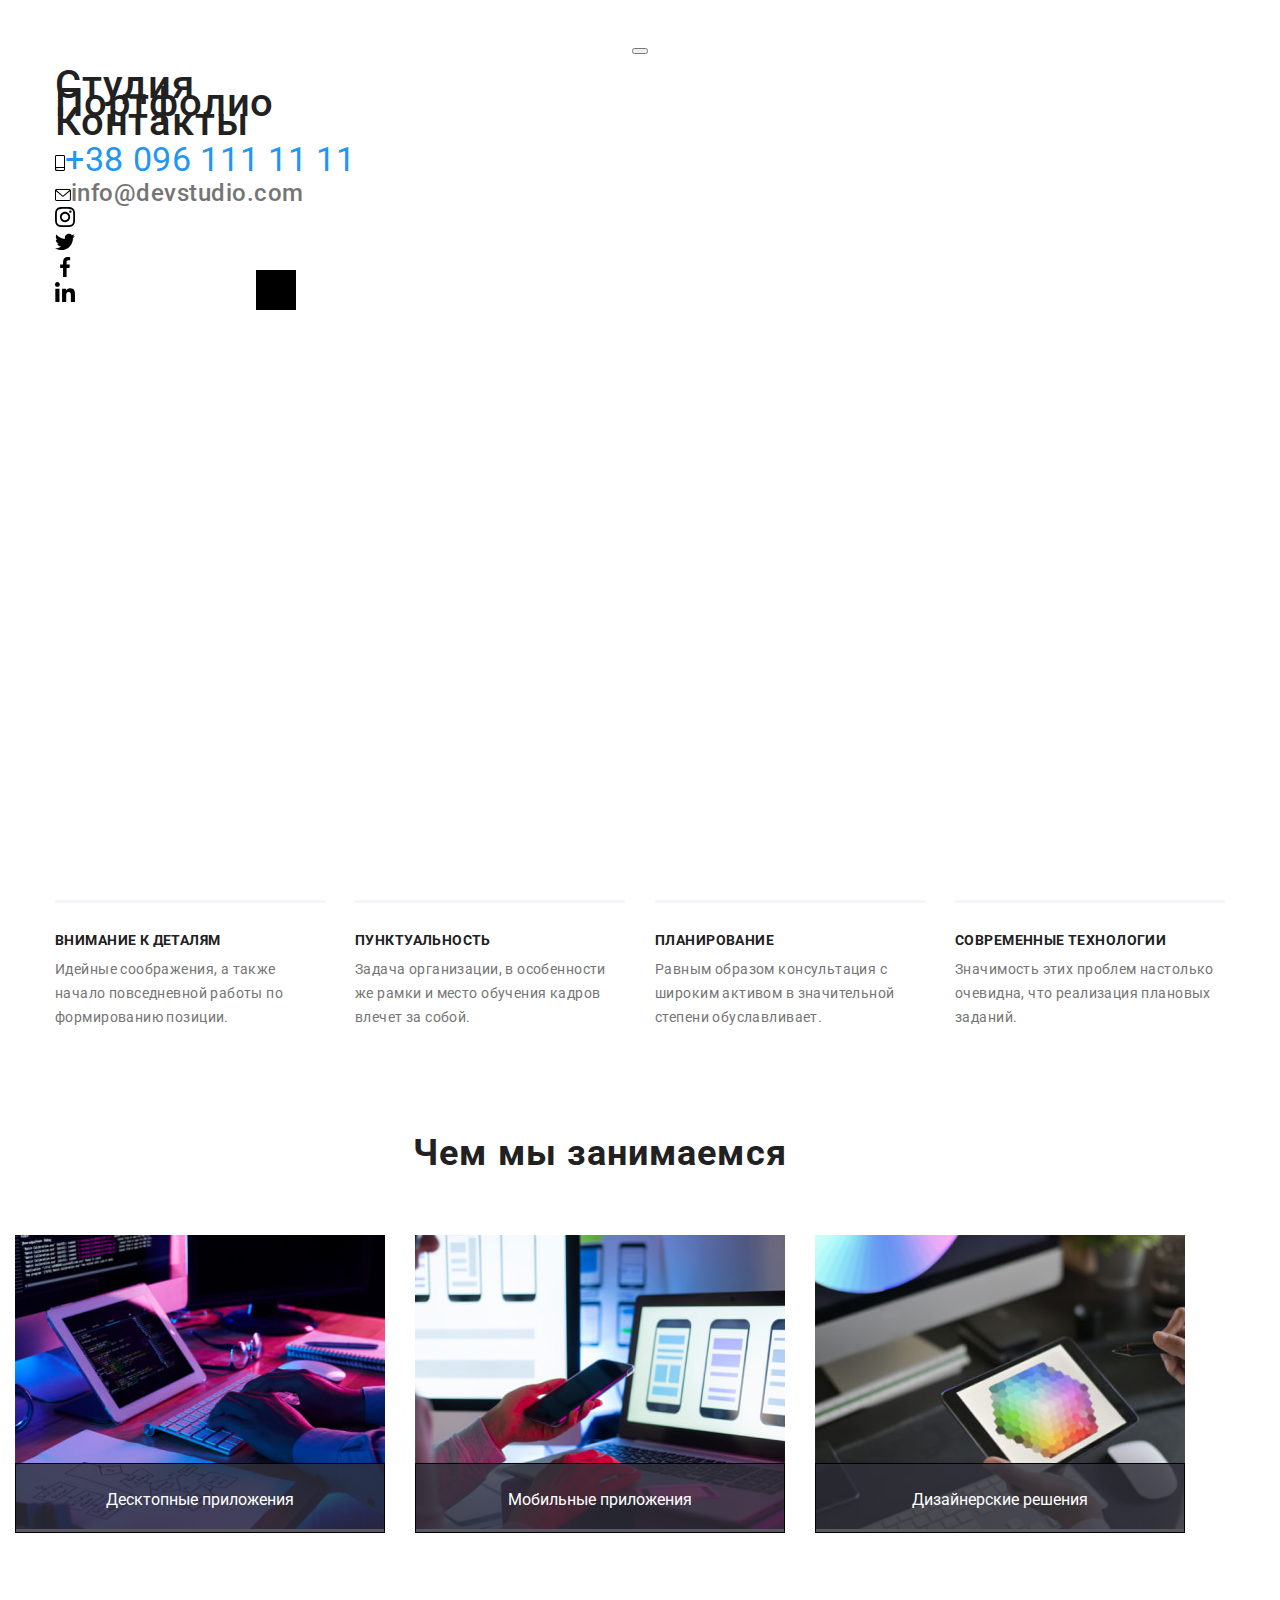
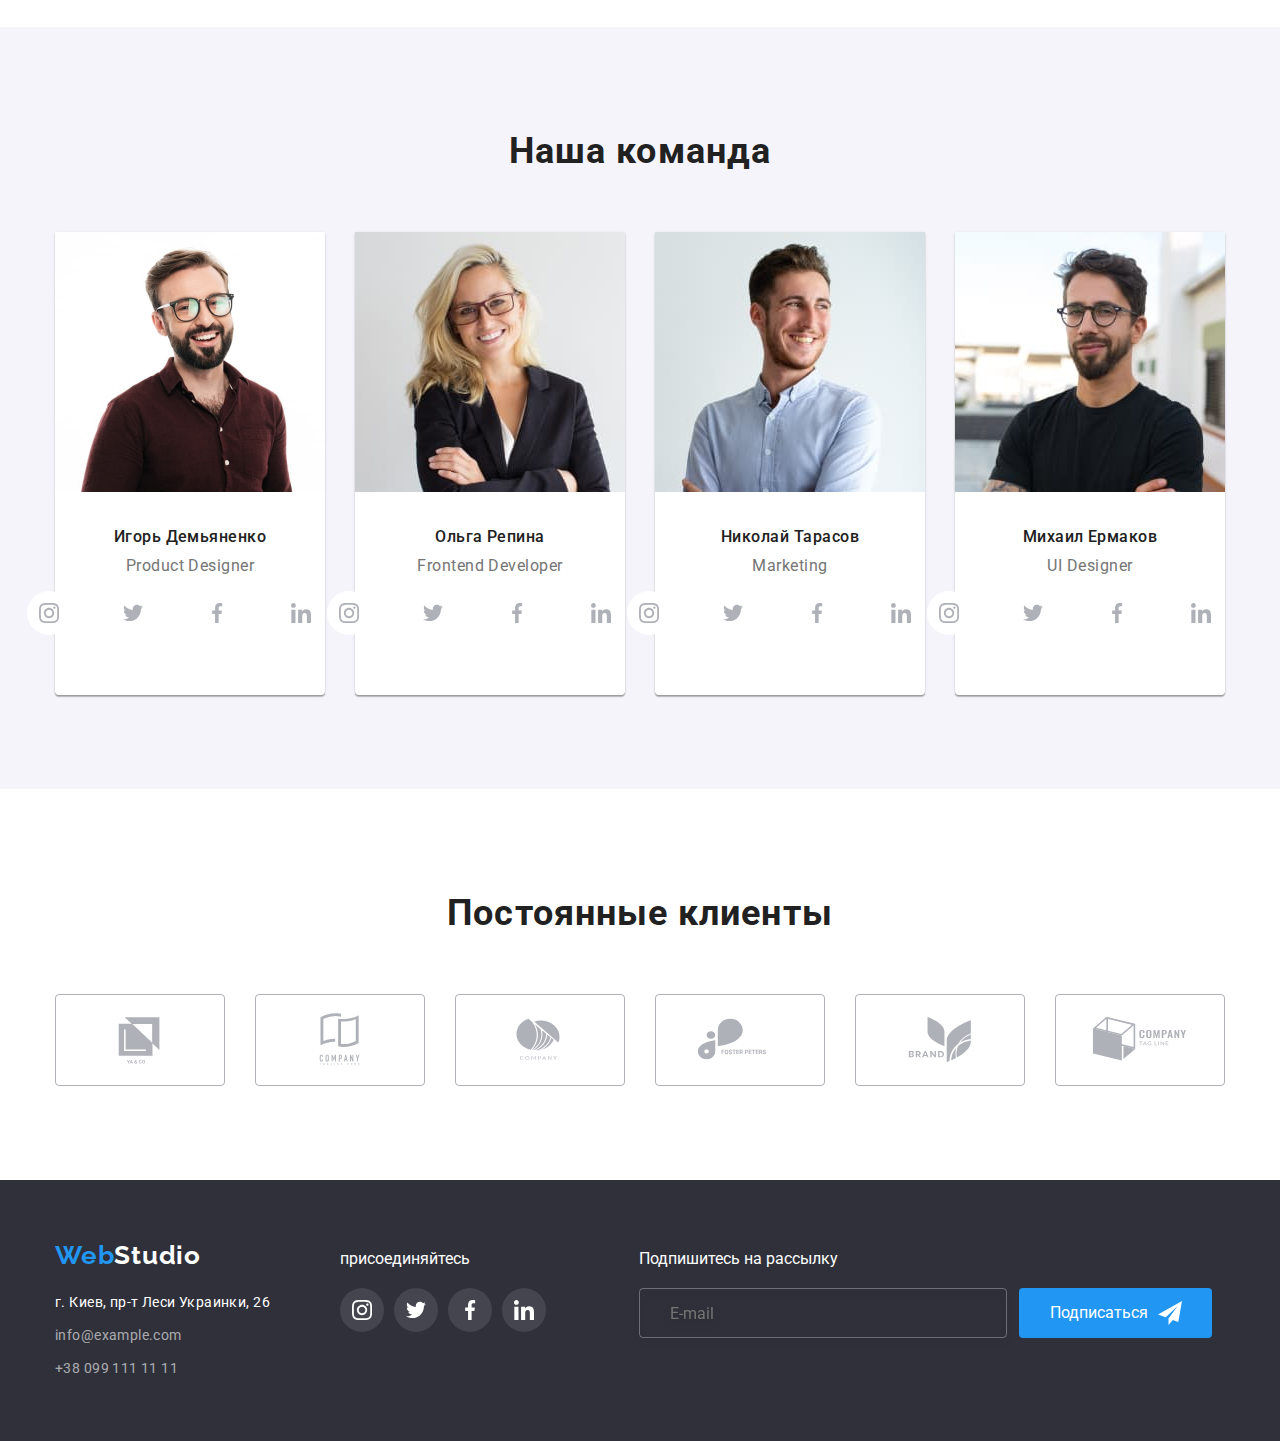
==== commit 1625d9dd: "mob-menu" ====
--- a/index.html
+++ b/index.html
@@ -97,21 +97,21 @@
 
           <ul class="mob-contact-nav">
             <li>
+              <a href="tel:+380961111111" class="mob-phone"
+                ><svg class="mob-phone-icon" width="10" height="16">
+                  <use
+                    href="./images/symbol-defs.svg#icon-smartphone-3-1"
+                  ></use></svg
+                >+38 096 111 11 11</a
+              >
+            </li>
+            <li>
               <a href="mailto:info@devstudio.com" class="mob-mailto"
                 ><svg class="mob-mailto-icon" width="16" height="12">
                   <use
                     href="./images/symbol-defs.svg#icon-envelope-hover-1-1"
                   ></use></svg
                 >info@devstudio.com</a
-              >
-            </li>
-            <li>
-              <a href="tel:+380961111111" class="mob-phone"
-                ><svg class="mob-phone-icon" width="10" height="16">
-                  <use
-                    href="./images/symbol-defs.svg#icon-smartphone-3-1"
-                  ></use></svg
-                >+38 096 111 11 11</a
               >
             </li>
           </ul>
--- a/css/main.min.css
+++ b/css/main.min.css
@@ -1,5 +1,5 @@
 :root{--primary-text-color: #ffffff;--title-text-color: #212121;--paragraph-text-color: #757575;--accent-color: #2196f3}.visually-hidden{clip:rect(0 0 0 0);clip-path:inset(50%);height:1px;overflow:hidden;position:absolute;white-space:nowrap;width:1px}body{font-family:Roboto, -apple-system, BlinkMacSystemFont, "Segoe UI", Oxygen,  Ubuntu, Cantarell, "Open Sans", "Helvetica Neue", sans-serif;color:var(--title-text-color);background-color:var(--primary-text-color)}body>a{font-family:Roboto, -apple-system, BlinkMacSystemFont, "Segoe UI", Oxygen,  Ubuntu, Cantarell, "Open Sans", "Helvetica Neue", sans-serif}h1,h2,h3,h4,h5,h6,p,ul{padding:0;margin:0;list-style:none}a{text-decoration:none}.container{width:100%;padding-left:15px;padding-right:15px;margin:0 auto}@media screen and (min-width: 480px){.container{max-width:480px}}@media screen and (min-width: 768px){.container{max-width:768px}}@media screen and (min-width: 1200px){.container{max-width:1200px}}.button{font-family:Roboto, -apple-system, BlinkMacSystemFont, "Segoe UI", Oxygen,- Ubuntu, Cantarell, "Open Sans", "Helvetica Neue", sans-serif;cursor:pointer}.button-primary{margin-top:30px;display:inline-block;padding:10px 32px;color:var(--primary-text-color);background-color:var(--accent-color);min-width:200px;font-style:normal;font-weight:700;font-size:16px;line-height:1.9;align-items:center;letter-spacing:0.06em;transition:background-color 250ms cubic-bezier(0.4, 0, 0.2, 1)}.button-primary:hover,.button-primary:focus{background-color:#188ce8}@media screen and (min-width: 768px){.button-primary{max-width:768px}}@media screen and (min-width: 1200px){.button-primary{max-width:1200px}}.button{padding:6px 22px;border:none}.button{color:var(--title-text-color);background-color:#f5f4fa;font-weight:500;font-size:16px;line-height:1.6;text-align:center;letter-spacing:0.03em;transition:color 250ms cubic-bezier(0.4, 0, 0.2, 1),box-shadow 250ms cubic-bezier(0.4, 0, 0.2, 1),background-color 250ms cubic-bezier(0.4, 0, 0.2, 1)}.button:hover,.button:focus{color:var(--primary-text-color);background-color:var(--accent-color)}.button-btn:hover,.butten-btn:focus{color:var(--primary-text-color);background-color:var(--accent-color);transition:color 250ms cubic-bezier(0.4, 0, 0.2, 1)}.backdrop{position:fixed;top:0;width:100%;height:100%;background-color:rgba(66,68,90,0.35);transition:opacity 250ms, visibility 250ms}.modal{position:absolute;width:550px;height:550px;top:50%;left:50%;background-color:#ffffff;border-radius:1px;transform:translate(-50%, -50%);padding:40px}.modal-close-button{width:70px;height:70px;border-radius:50%;position:absolute;top:10px;right:10px;width:30px;height:30px;border:1px solid rgba(0,0,0,0.1);background-color:transparent;fill:#000000}.modal-close-button:hover,.modal-close-button:focus{fill:var(--accent-color)}.is-hidden{opacity:0;pointer-events:none;visibility:hidden}.modal-title{font-size:20px;text-align:center;color:#212121;margin-bottom:12px;font-weight:700;letter-spacing:0.03em}.modal-field{margin-bottom:12px}.modal-input{width:100%;height:35px;border:1px solid rgba(0,0,0,0.14);border-radius:4px;padding-left:30px;margin-top:4px;outline:none;transition:border-color 250ms cubic-bezier(0.4, 0, 0.2, 1)}.modal-input:hover,.modal-input:focus{border-color:var(--accent-color);transition:border-color 250ms cubic-bezier(0.4, 0, 0.2, 1)}.modal-input:valid{border-color:#2196f3}.modal-button{width:200px;height:50px;color:var(--primary-text-color);background-color:var(--accent-color);border-radius:4px;border:1px solid #2196f3;margin-top:30px}.modal-button:hover,.modal-button:focus{background-color:#188ce8;transition:background-color 250ms cubic-bezier(0.4, 0, 0.2, 1)}button{display:flex;justify-content:center;align-items:center;margin:0 auto}.madal-label{font-size:12px;line-height:1.7px;letter-spacing:0.01em;color:#757575}.modal-text{width:100%;height:80px;border:1px solid rgba(0,0,0,0.14);border-radius:4px;padding:10px;margin-top:4px;resize:none;outline:none}.modal-text:hover,.modal-text:focus{border-color:var(--accent-color);transition:border-color 250ms cubic-bezier(0.4, 0, 0.2, 1)}.modal-input-wrap{position:relative}.input-icon{position:absolute;left:10px;top:50%;transform:translateY(-50%);transition:fill 250ms cubic-bezier(0.4, 0, 0.2, 1)}.modal-input:hover+.input-icon,.modal-input:focus+.input-icon{fill:var(--accent-color)}.check-text{font-size:14px;display:flex;align-items:center}.check-text::before{content:"";width:16px;height:15px;border:2px solid #212121;border-radius:4px;margin-right:8px}.input-check:checked+.check-text::before{background-color:var(--accent-color);border:none;background-image:url(../images/check.svg.svg);background-repeat:no-repeat;background-position:center}.input-check:focus+.check-text::before{border-color:var(--accent-color)}.input-contract{color:var(--accent-color);text-decoration:underline;margin-left:3px}.modal-text{height:120px}.header-container{display:flex;align-items:center}header{border-bottom:1px solid #eeeeee}.nav{display:flex;align-items:center;transition:color 250ms cubic-bezier(0.4, 0, 0.2, 1)}.logo{margin-right:93px}.logo__secondary{color:#000000;width:145px;font-family:Raleway;font-style:normal;font-weight:700;font-size:26px;line-height:1.2;letter-spacing:0.03em}.logo__text{color:var(--accent-color);width:145px;font-family:Raleway;font-style:normal;font-weight:700;font-size:26px;line-height:1.2;letter-spacing:0.03em}.site-nav{display:none}@media screen and (min-width: 768px){.site-nav{max-width:768px;display:flex}.site-nav li:not(:last-child){margin-right:50px}}@media screen and (min-width: 1200px){.site-nav{max-width:1200px;display:flex}.site-nav li:not(:last-child){margin-right:50px}}.site-nav__current{display:block;padding-top:32px;padding-bottom:32px;color:var(--accent-color);font-style:normal;font-weight:500;font-size:14px;line-height:1.1;letter-spacing:0.02em;position:relative;transition:color 250ms cubic-bezier(0.4, 0, 0.2, 1)}.site-nav__current:hover,.site-nav__current:focus{color:var(--accent-color)}.site-nav__current:hover::after,.site-nav__current:focus::after{content:"";position:absolute;width:100%;height:4px;border-radius:2px;background-color:var(--accent-color);bottom:0;display:block;transition:color 250ms cubic-bezier(0.4, 0, 0.2, 1)}.site-nav__portfolio{display:block;padding-top:32px;padding-bottom:32px;color:var(--title-text-color);width:76px;font-style:normal;font-weight:500;font-size:14px;line-height:1.1;letter-spacing:0.02em;position:relative;transition:color 250ms cubic-bezier(0.4, 0, 0.2, 1)}.site-nav__portfolio:hover,.site-nav__portfolio:focus{color:var(--accent-color)}.site-nav__portfolio:hover::after,.site-nav__portfolio:focus::after{content:"";position:absolute;width:100%;height:4px;border-radius:2px;background-color:var(--accent-color);transition:color 250ms cubic-bezier(0.4, 0, 0.2, 1);bottom:0;display:block}.site-nav__contact{display:block;padding-top:32px;padding-bottom:32px;color:var(--title-text-color);width:68px;font-style:normal;font-weight:500;font-size:14px;line-height:1.1;letter-spacing:0.02em;position:relative;transition:color 250ms cubic-bezier(0.4, 0, 0.2, 1)}.site-nav__contact:hover,.site-nav__contact:focus{color:var(--accent-color);transition:color 250ms cubic-bezier(0.4, 0, 0.2, 1)}.site-nav__contact:hover::after,.site-nav__contact:focus::after{content:"";position:absolute;width:100%;height:4px;border-radius:2px;background-color:var(--accent-color);bottom:0;display:block;transition:color 250ms cubic-bezier(0.4, 0, 0.2, 1)}.contact-nav{display:none}@media screen and (min-width: 768px){.contact-nav{max-width:768px;margin-left:auto;display:flex}.contact-nav li:not(:last-child){margin-right:50px}}@media screen and (min-width: 1200px){.contact-nav{max-width:1200px;margin-left:auto;display:flex}.contact-nav li:not(:last-child){margin-right:50px}}.mailto{display:flex;align-items:center;color:var(--paragraph-text-color);font-weight:500;font-size:14px;line-height:1.1;letter-spacing:0.02em;padding-top:32px;padding-bottom:32px;fill:#757575;transition:color 250ms cubic-bezier(0.4, 0, 0.2, 1)}.mailto:hover,.mailto:focus{color:var(--accent-color)}.mailto-icon{margin-right:10px}.mailto:hover .mailto-icon,.mailto:focus .mailto-icon{fill:var(--accent-color);transition:fill 250ms cubic-bezier(0.4, 0, 0.2, 1)}.phone{display:flex;align-items:center;color:var(--paragraph-text-color);font-style:normal;font-weight:500;font-size:14px;line-height:1.1;letter-spacing:0.02em;padding-top:32px;padding-bottom:32px;fill:#757575;transition:color 250ms cubic-bezier(0.4, 0, 0.2, 1)}.phone:hover,.phone:focus{color:var(--accent-color)}.phone-icon{margin-right:10px}.phone:hover .phone-icon,.phone:focus .phone-icon{fill:var(--accent-color);transition:fill 250ms cubic-bezier(0.4, 0, 0.2, 1)}.header-button{display:block;margin-left:auto;border:none;background-color:#ffffff}@media screen and (min-width: 768px){.header-button{max-width:768px;display:none}}@media screen and (min-width: 1200px){.header-button{max-width:1200px;display:none}}.header-btn-close{position:absolute;left:20%;right:20%;top:30%;bottom:30%;background:#000000}.header-btn-close:hover,.header-btn-close:focus{color:var(--accent-color)}.header-button-close{display:block;margin-left:auto;margin-bottom:30px}.header-button-close:hover,.header-button-close:focus{color:var(--accent-color)}.mob-menu{position:fixed;z-index:1;top:0;left:0;background-color:#ffffff;width:100vw;height:100vh;padding-top:48px;padding-bottom:48px}.mob-menu .container{display:block}.hero{background-color:#2f303a;text-align:center;background-image:linear-gradient(rgba(47,48,58,0.4), rgba(47,48,58,0.4)),url(../images/header.mob.jpg);background-repeat:no-repeat;width:100%;margin:0 auto;background-position:center;background-size:cover;padding:118px 60px 118px 60px}@media (min-device-pixel-ratio: 2), (min-resolution: 192dpi), (min-resolution: 2dppx){.hero .box{background-image:linear-gradient(rgba(47,48,58,0.4), rgba(47,48,58,0.4)),url(../images/header-mobx.jpg)}}@media screen and (min-width: 768px){.hero{max-width:768px;padding:118px 204px 118px 204px;background-image:linear-gradient(rgba(47,48,58,0.4), rgba(47,48,58,0.4)),url(../images/Header.tab.jpg)}}@media screen and (min-width: 768px) and (min-device-pixel-ratio: 2), screen and (min-width: 768px) and (min-resolution: 192dpi), screen and (min-width: 768px) and (min-resolution: 2dppx){.hero .box{background-image:linear-gradient(rgba(47,48,58,0.4), rgba(47,48,58,0.4)),url(../images/header-tabx.jpg)}}@media screen and (min-width: 1200px){.hero{max-width:1200px;padding:200px 452px 200px 452px;background-image:linear-gradient(rgba(47,48,58,0.4), rgba(47,48,58,0.4)),url(../images/Шапка.jpg)}}@media screen and (min-width: 1200px) and (min-device-pixel-ratio: 2), screen and (min-width: 1200px) and (min-resolution: 192dpi), screen and (min-width: 1200px) and (min-resolution: 2dppx){.hero .box{background-image:linear-gradient(rgba(47,48,58,0.4), rgba(47,48,58,0.4)),url(../images/header-deskx.jpg)}}.hero-title{margin:0 auto;color:var(--primary-text-color);width:360px;font-weight:900;font-size:26px;line-height:1.6px;text-align:center;letter-spacing:0.06em;text-transform:uppercase;background-repeat:no-repeat}@media screen and (min-width: 768px){.hero-title{max-width:768px}}@media screen and (min-width: 1200px){.hero-title{max-width:1200px;width:696px;font-size:44px;line-height:1.4}}.feature{padding-top:60px;padding-bottom:60px}@media screen and (min-width: 1200px){.feature{padding-top:94px;padding-bottom:94px}}.feature-ul{display:flex;flex-wrap:wrap;margin-right:-30px;margin-bottom:-30px}.feature-ul li{width:450px;margin-right:30px;margin-bottom:30px}@media screen and (min-width: 768px){.feature-ul li{width:354px}}@media screen and (min-width: 1200px){.feature-ul li{width:270px}}.feature-list{border-radius:1px}.feature-div{height:120px;width:100%;display:flex;align-items:center;justify-content:center;background-color:#f5f4fa;margin-bottom:30px}.feature-icon{position:absolute}.feature .title{display:flex;font-weight:700;font-size:14px;line-height:1.1;letter-spacing:0.03em;text-transform:uppercase}.title{text-align:center}@media screen and (min-width: 768px){.title{text-align:start}}@media screen and (min-width: 1200px){.title{text-align:start}}.subject{margin-top:10px;color:var(--paragraph-text-color);font-size:14px;line-height:1.7;letter-spacing:0.03em}.subject:not(:last-child){margin-bottom:30px}.work{display:none}@media screen and (min-width: 1200px){.work{max-width:1200px;display:flex;padding-bottom:94px}}.work-list{margin-bottom:50px;font-weight:700;font-size:36px;line-height:1.7;text-align:center;letter-spacing:0.03em}.work-pfoto{display:flex}.work-pfoto li:not(:last-child){margin-right:30px}.work-top-wrap{position:relative;overflow:hidden}.work-top-text{position:absolute;bottom:0;text-align:center;background-color:rgba(47,48,58,0.8);border:1px solid #000000;box-shadow:0px 4px 4px rgba(0,0,0,0.25);color:var(--primary-text-color);font-weight:400;padding-top:27px;width:370px;height:70px;transition:transform 500ms linear}.content{background-color:#f5f4fa;padding-top:60px;padding-bottom:60px}@media screen and (min-width: 1200px){.content{padding-top:94px;padding-bottom:94px}}.content-list{margin-bottom:50px;font-weight:700;font-size:36px;line-height:1.7;text-align:center;letter-spacing:0.03em}.content .title{font-weight:500;font-size:16px;line-height:1.2;text-align:center;letter-spacing:0.03em}.title-team{padding-top:30px;padding-bottom:30px}.lead-list{padding-bottom:30px}.lead{margin:0;margin-bottom:16px;color:var(--paragraph-text-color);font-weight:400;font-size:16px;line-height:1.2;text-align:center;letter-spacing:0.03em}.content-list-photo{display:flex;flex-wrap:wrap;margin-right:-30px;margin-bottom:-30px}.content-photo:not(:last-child){margin-right:30px}.content-list-photo li{width:450px;margin-right:30px;margin-bottom:30px}@media screen and (min-width: 768px){.content-list-photo li{width:354px}}@media screen and (min-width: 1200px){.content-list-photo li{width:270px}}.cart-bg{background:#ffffff;box-shadow:0px 1px 3px rgba(0,0,0,0.12),0px 1px 1px rgba(0,0,0,0.14),0px 2px 1px rgba(0,0,0,0.2);border-radius:0px 0px 4px 4px}.content-title{margin-bottom:10px}.title-soc-list{display:flex;justify-content:center}.title-soc-link{width:44px;height:44px;background-color:var(--primary-text-color);border-radius:50%;display:flex;justify-content:center;align-items:center;fill:#afb1b8;transition:background-color 250ms cubic-bezier(0.4, 0, 0.2, 1)}.title-soc-link:hover,.title-soc-link:focus{background-color:var(--accent-color)}.title-soc-icon{transition:fill 250ms cubic-bezier(0.4, 0, 0.2, 1)}.title-soc-link:hover .title-soc-icon,.title-soc-link:focus .title-soc-icon{fill:#ffffff;transition:fill 250ms cubic-bezier(0.4, 0, 0.2, 1)}.title-soc-item+.title-soc-item{margin-left:10px}.content-logo{padding-top:60px;padding-bottom:60px}@media screen and (min-width: 1200px){.content-logo{padding-top:94px;padding-bottom:94px}}.content-logo__companies{display:flex;justify-content:center;margin-bottom:50px;font-weight:700;font-size:36px;line-height:1.7;text-align:center;letter-spacing:0.03em}.content-logo__list{display:flex;flex-wrap:wrap;margin-right:-30px;margin-bottom:-30px}.content-logo__list li{width:210px;margin-right:30px;margin-bottom:30px}@media screen and (min-width: 768px){.content-logo__list li{width:226px}}@media screen and (min-width: 1200px){.content-logo__list li{width:170px}}.content-logo__link{display:flex;justify-content:center;align-items:center;border:1px solid #afb1b8;border-radius:4px;width:170px;height:92px;fill:#afb1b8;transition:fill 250ms cubic-bezier(0.4, 0, 0.2, 1),border 250ms cubic-bezier(0.4, 0, 0.2, 1)}.content-logo__link:hover,.content-logo__link:focus{border-color:var(--accent-color)}.content-logo__icon{transition:fill 250ms cubic-bezier(0.4, 0, 0.2, 1)}.content-logo__icon:hover,.content-logo__icon:focus{fill:var(--accent-color);transition:fill 250ms cubic-bezier(0.4, 0, 0.2, 1),background-color 250ms cubic-bezier(0.4, 0, 0.2, 1)}.content-logo__link:hover .content-logo__icon,.content-logo__link:focus .content-logo__icon{fill:var(--accent-color);transition:fill 250ms cubic-bezier(0.4, 0, 0.2, 1)}.content-logo__item:not(:last-child){margin-right:30px}footer{padding-top:60px;padding-bottom:60px;background-color:#2f303a}.footer-container{display:flex;align-items:baseline}.footer-box-hero{display:inline-block}.logo-footer{display:inline-block;margin-bottom:20px}.logo-studio{color:var(--primary-text-color);width:145px;font-family:Raleway;font-style:normal;font-weight:bold;font-size:26px;line-height:1.2;letter-spacing:0.03em}.address-footer li:not(:last-child){margin-bottom:9px}.footer-soc-text{color:var(--primary-text-color);font-family:inherit;justify-content:center;align-items:stretch}.search{color:var(--primary-text-color);width:231px;font-style:normal;font-weight:400;font-size:14px;line-height:1.7;letter-spacing:0.03em}.box{color:var(--primary-text-color);width:231px;font-style:normal;font-weight:400;font-size:14px;line-height:1.7;letter-spacing:0.03em}.box{color:rgba(255,255,255,0.6)}.footer-box{margin-left:70px;font-family:inherit;font-style:normal}.footer-soc-text{display:block;margin-bottom:20px}.footer-soc-list{display:flex;justify-content:center}.footer-soc-link{width:44px;height:44px;background-color:rgba(255,255,255,0.1);border-radius:50%;display:flex;justify-content:center;align-items:center;fill:#ffffff;transition:background-color 250ms cubic-bezier(0.4, 0, 0.2, 1)}.footer-soc-link:hover,.footer-soc-link:focus{background-color:var(--accent-color)}.footer-soc-item+.footer-soc-item{margin-left:10px}.footer-soc-link:hover .footer-soc-icon,.footer-soc-link:focus .footer-soc-icon{transition:background-color 250ms cubic-bezier(0.4, 0, 0.2, 1)}.footer-form{margin-left:93px}.footer-label{color:var(--primary-text-color)}.input-subscription{display:flex;margin-top:20px}.footer-input{width:368px;height:50px;border:1px solid rgba(255,255,255,0.3);border-radius:4px;padding-left:30px;margin-right:12px;outline:none;filter:drop-shadow(0px 4px 4px rgba(0,0,0,0.15));background-color:transparent}.footer-button{height:50px;padding:10px 28px 10px 29px;display:flex;justify-content:center;align-items:center;color:var(--primary-text-color);background-color:var(--accent-color);border-radius:4px;border-color:transparent;margin:0 auto}.footer-icon{margin-left:10px}.link-current-one{display:block;padding-top:32px;padding-bottom:32px;color:var(--title-text-color);width:49px;font-style:normal;font-weight:500;font-size:14px;line-height:1.1;letter-spacing:0.02em}.link-current-one:hover,.link-current-one:focus{color:var(--accent-color);transition:color 250ms cubic-bezier(0.4, 0, 0.2, 1)}.link-portfolio-one{display:block;padding-top:32px;padding-bottom:32px;color:var(--accent-color);width:76px;font-style:normal;font-weight:500;font-size:14px;line-height:1.1;letter-spacing:0.02em;transition:color 250ms cubic-bezier(0.4, 0, 0.2, 1)}.link-portfolio-one:hover,.link-portfolio-one:focus{color:var(--accent-color)}.section-hero-portfolio{padding-top:60px;padding-bottom:60px}@media screen and (min-width: 1200px){.section-hero-portfolio{padding-top:94px;padding-bottom:94px}}.list-ul{display:flex;flex-wrap:wrap;justify-content:center}.list-ul li:not(:last-child){margin-right:8px}.img-link{margin-top:34px;display:flex;flex-wrap:wrap}.img-link{display:flex;width:450px;margin-right:15px;margin-bottom:15px}@media screen and (min-width: 768px){.img-link{width:calc(100 / 2)-30px}}@media screen and (min-width: 1200px){.img-link{width:370px}}.flex-element{width:370px;margin-right:30px;margin-bottom:30px}.flex-element:nth-child(3n){margin-right:0}.flex-element:nth-last-child(-n+3){margin-bottom:0}.cart-bg-shadow{display:block;transition:box-shadow 250ms cubic-bezier(0.4, 0, 0.2, 1)}.cart-bg-shadow:hover,.cart-bg-shadow:focus{-webkit-box-shadow:-1px 11px 4px -3px rgba(66,68,90,0.35);-moz-box-shadow:-1px 11px 4px -3px rgba(66,68,90,0.35);box-shadow:-1px 11px 4px -3px rgba(66,68,90,0.35);border-radius:4px;transition:box-shadow 250ms cubic-bezier(0.4, 0, 0.2, 1)}.title-top-wrap{position:relative;overflow:hidden}.title-top-text{position:absolute;top:0;background-color:rgba(33,150,243,0.9);color:var(--primary-text-color);font-weight:400;font-size:18px;line-height:1.55;letter-spacing:0.03em;padding:63px 24px;transform:translateY(100%);transition:transform 500ms linear;overflow:hidden}.flex-element:hover .title-top-text,.flex-element:focus .title-top-text{transform:translateY(0%)}.img-portfolio{padding:20px 24px;border-right:1px solid #eeeeee;border-bottom:1px solid #eeeeee;border-left:1px solid #eeeeee}.title-second{margin-bottom:4px;width:450px;margin-right:15px;margin-bottom:15px}@media screen and (min-width: 768px){.title-second{width:354px}}@media screen and (min-width: 1200px){.title-second{width:370px}}.img-link .title{color:var(--title-text-color);font-weight:700;font-size:18px;line-height:2;letter-spacing:0.06em;text-align:start}.caption{color:var(--paragraph-text-color);font-weight:400;font-size:16px;line-height:1.9;letter-spacing:0.03em;width:450px;margin-right:15px;margin-bottom:15px}@media screen and (min-width: 768px){.caption{width:354px}}@media screen and (min-width: 1200px){.caption{width:370px}}
+ Ubuntu, Cantarell, "Open Sans", "Helvetica Neue", sans-serif;cursor:pointer}.button-primary{margin-top:30px;display:inline-block;padding:10px 32px;color:var(--primary-text-color);background-color:var(--accent-color);min-width:200px;font-style:normal;font-weight:700;font-size:16px;line-height:1.9;align-items:center;letter-spacing:0.06em;transition:background-color 250ms cubic-bezier(0.4, 0, 0.2, 1)}.button-primary:hover,.button-primary:focus{background-color:#188ce8}@media screen and (min-width: 768px){.button-primary{max-width:768px}}@media screen and (min-width: 1200px){.button-primary{max-width:1200px}}.button{padding:6px 22px;border:none}.button{color:var(--title-text-color);background-color:#f5f4fa;font-weight:500;font-size:16px;line-height:1.6;text-align:center;letter-spacing:0.03em;transition:color 250ms cubic-bezier(0.4, 0, 0.2, 1),box-shadow 250ms cubic-bezier(0.4, 0, 0.2, 1),background-color 250ms cubic-bezier(0.4, 0, 0.2, 1)}.button:hover,.button:focus{color:var(--primary-text-color);background-color:var(--accent-color)}.button-btn:hover,.butten-btn:focus{color:var(--primary-text-color);background-color:var(--accent-color);transition:color 250ms cubic-bezier(0.4, 0, 0.2, 1)}.backdrop{position:fixed;top:0;width:100%;height:100%;background-color:rgba(66,68,90,0.35);transition:opacity 250ms, visibility 250ms}.modal{position:absolute;width:550px;height:550px;top:50%;left:50%;background-color:#ffffff;border-radius:1px;transform:translate(-50%, -50%);padding:40px}.modal-close-button{width:70px;height:70px;border-radius:50%;position:absolute;top:10px;right:10px;width:30px;height:30px;border:1px solid rgba(0,0,0,0.1);background-color:transparent;fill:#000000}.modal-close-button:hover,.modal-close-button:focus{fill:var(--accent-color)}.is-hidden{opacity:0;pointer-events:none;visibility:hidden}.modal-title{font-size:20px;text-align:center;color:#212121;margin-bottom:12px;font-weight:700;letter-spacing:0.03em}.modal-field{margin-bottom:12px}.modal-input{width:100%;height:35px;border:1px solid rgba(0,0,0,0.14);border-radius:4px;padding-left:30px;margin-top:4px;outline:none;transition:border-color 250ms cubic-bezier(0.4, 0, 0.2, 1)}.modal-input:hover,.modal-input:focus{border-color:var(--accent-color);transition:border-color 250ms cubic-bezier(0.4, 0, 0.2, 1)}.modal-input:valid{border-color:#2196f3}.modal-button{width:200px;height:50px;color:var(--primary-text-color);background-color:var(--accent-color);border-radius:4px;border:1px solid #2196f3;margin-top:30px}.modal-button:hover,.modal-button:focus{background-color:#188ce8;transition:background-color 250ms cubic-bezier(0.4, 0, 0.2, 1)}button{display:flex;justify-content:center;align-items:center;margin:0 auto}.madal-label{font-size:12px;line-height:1.7px;letter-spacing:0.01em;color:#757575}.modal-text{width:100%;height:80px;border:1px solid rgba(0,0,0,0.14);border-radius:4px;padding:10px;margin-top:4px;resize:none;outline:none}.modal-text:hover,.modal-text:focus{border-color:var(--accent-color);transition:border-color 250ms cubic-bezier(0.4, 0, 0.2, 1)}.modal-input-wrap{position:relative}.input-icon{position:absolute;left:10px;top:50%;transform:translateY(-50%);transition:fill 250ms cubic-bezier(0.4, 0, 0.2, 1)}.modal-input:hover+.input-icon,.modal-input:focus+.input-icon{fill:var(--accent-color)}.check-text{font-size:14px;display:flex;align-items:center}.check-text::before{content:"";width:16px;height:15px;border:2px solid #212121;border-radius:4px;margin-right:8px}.input-check:checked+.check-text::before{background-color:var(--accent-color);border:none;background-image:url(../images/check.svg.svg);background-repeat:no-repeat;background-position:center}.input-check:focus+.check-text::before{border-color:var(--accent-color)}.input-contract{color:var(--accent-color);text-decoration:underline;margin-left:3px}.modal-text{height:120px}.header-container{display:flex;align-items:center}header{border-bottom:1px solid #eeeeee}.nav{display:flex;align-items:center;transition:color 250ms cubic-bezier(0.4, 0, 0.2, 1)}.logo{margin-right:93px}.logo__secondary{color:#000000;width:145px;font-family:Raleway;font-style:normal;font-weight:700;font-size:26px;line-height:1.2;letter-spacing:0.03em}.logo__text{color:var(--accent-color);width:145px;font-family:Raleway;font-style:normal;font-weight:700;font-size:26px;line-height:1.2;letter-spacing:0.03em}.site-nav{display:none}@media screen and (min-width: 768px){.site-nav{max-width:768px;display:flex}.site-nav li:not(:last-child){margin-right:50px}}@media screen and (min-width: 1200px){.site-nav{max-width:1200px;display:flex}.site-nav li:not(:last-child){margin-right:50px}}.site-nav__current{display:block;padding-top:32px;padding-bottom:32px;color:var(--accent-color);font-style:normal;font-weight:500;font-size:14px;line-height:1.1;letter-spacing:0.02em;position:relative;transition:color 250ms cubic-bezier(0.4, 0, 0.2, 1)}.site-nav__current:hover,.site-nav__current:focus{color:var(--accent-color)}.site-nav__current:hover::after,.site-nav__current:focus::after{content:"";position:absolute;width:100%;height:4px;border-radius:2px;background-color:var(--accent-color);bottom:0;display:block;transition:color 250ms cubic-bezier(0.4, 0, 0.2, 1)}.site-nav__portfolio{display:block;padding-top:32px;padding-bottom:32px;color:var(--title-text-color);width:76px;font-style:normal;font-weight:500;font-size:14px;line-height:1.1;letter-spacing:0.02em;position:relative;transition:color 250ms cubic-bezier(0.4, 0, 0.2, 1)}.site-nav__portfolio:hover,.site-nav__portfolio:focus{color:var(--accent-color)}.site-nav__portfolio:hover::after,.site-nav__portfolio:focus::after{content:"";position:absolute;width:100%;height:4px;border-radius:2px;background-color:var(--accent-color);transition:color 250ms cubic-bezier(0.4, 0, 0.2, 1);bottom:0;display:block}.site-nav__contact{display:block;padding-top:32px;padding-bottom:32px;color:var(--title-text-color);width:68px;font-style:normal;font-weight:500;font-size:14px;line-height:1.1;letter-spacing:0.02em;position:relative;transition:color 250ms cubic-bezier(0.4, 0, 0.2, 1)}.site-nav__contact:hover,.site-nav__contact:focus{color:var(--accent-color);transition:color 250ms cubic-bezier(0.4, 0, 0.2, 1)}.site-nav__contact:hover::after,.site-nav__contact:focus::after{content:"";position:absolute;width:100%;height:4px;border-radius:2px;background-color:var(--accent-color);bottom:0;display:block;transition:color 250ms cubic-bezier(0.4, 0, 0.2, 1)}.contact-nav{display:none}@media screen and (min-width: 768px){.contact-nav{max-width:768px;margin-left:auto;display:flex}.contact-nav li:not(:last-child){margin-right:50px}}@media screen and (min-width: 1200px){.contact-nav{max-width:1200px;margin-left:auto;display:flex}.contact-nav li:not(:last-child){margin-right:50px}}.mailto{display:flex;align-items:center;color:var(--paragraph-text-color);font-weight:500;font-size:14px;line-height:1.1;letter-spacing:0.02em;padding-top:32px;padding-bottom:32px;fill:#757575;transition:color 250ms cubic-bezier(0.4, 0, 0.2, 1)}.mailto:hover,.mailto:focus{color:var(--accent-color)}.mailto-icon{margin-right:10px}.mailto:hover .mailto-icon,.mailto:focus .mailto-icon{fill:var(--accent-color);transition:fill 250ms cubic-bezier(0.4, 0, 0.2, 1)}.phone{display:flex;align-items:center;color:var(--paragraph-text-color);font-style:normal;font-weight:500;font-size:14px;line-height:1.1;letter-spacing:0.02em;padding-top:32px;padding-bottom:32px;fill:#757575;transition:color 250ms cubic-bezier(0.4, 0, 0.2, 1)}.phone:hover,.phone:focus{color:var(--accent-color)}.phone-icon{margin-right:10px}.phone:hover .phone-icon,.phone:focus .phone-icon{fill:var(--accent-color);transition:fill 250ms cubic-bezier(0.4, 0, 0.2, 1)}.header-button{display:block;margin-left:auto;border:none;background-color:#ffffff}@media screen and (min-width: 768px){.header-button{max-width:768px;display:none}}@media screen and (min-width: 1200px){.header-button{max-width:1200px;display:none}}.header-btn-close{position:absolute;left:20%;right:20%;top:30%;bottom:30%;background:#000000}.header-btn-close:hover,.header-btn-close:focus{color:var(--accent-color)}.header-button-close{display:block;margin-left:auto;margin-bottom:30px}.header-button-close:hover,.header-button-close:focus{color:var(--accent-color)}.mob-menu{position:fixed;z-index:1;top:0;left:0;background-color:#ffffff;width:100vw;height:100vh;padding-top:48px;padding-bottom:48px}.mob-menu .container{display:block}.mob-site-nav__current{font-weight:500;font-size:40px;line-height:1.2px;text-align:center;letter-spacing:0.02em;color:#212121;margin-bottom:32px}.mob-site-nav__portfolio{font-weight:500;font-size:40px;line-height:1.2px;text-align:center;letter-spacing:0.02em;color:#212121}.mob-site-nav__contact{font-weight:500;font-size:40px;line-height:1.2px;text-align:center;letter-spacing:0.02em;color:#212121}.mob-phone{font-size:34px;line-height:40px;letter-spacing:0.02em;color:#2196f3}.mob-mailto{font-weight:500;font-size:24px;line-height:28px;letter-spacing:0.02em;color:#757575}.mob-title-soc-item{font-weight:500;font-size:18px;line-height:22px;letter-spacing:0.02em;color:#2196f3}.hero{background-color:#2f303a;text-align:center;background-image:linear-gradient(rgba(47,48,58,0.4), rgba(47,48,58,0.4)),url(../images/header.mob.jpg);background-repeat:no-repeat;width:100%;margin:0 auto;background-position:center;background-size:cover;padding:118px 60px 118px 60px}@media (min-device-pixel-ratio: 2), (min-resolution: 192dpi), (min-resolution: 2dppx){.hero .box{background-image:linear-gradient(rgba(47,48,58,0.4), rgba(47,48,58,0.4)),url(../images/header-mobx.jpg)}}@media screen and (min-width: 768px){.hero{max-width:768px;padding:118px 204px 118px 204px;background-image:linear-gradient(rgba(47,48,58,0.4), rgba(47,48,58,0.4)),url(../images/Header.tab.jpg)}}@media screen and (min-width: 768px) and (min-device-pixel-ratio: 2), screen and (min-width: 768px) and (min-resolution: 192dpi), screen and (min-width: 768px) and (min-resolution: 2dppx){.hero .box{background-image:linear-gradient(rgba(47,48,58,0.4), rgba(47,48,58,0.4)),url(../images/header-tabx.jpg)}}@media screen and (min-width: 1200px){.hero{max-width:1200px;padding:200px 452px 200px 452px;background-image:linear-gradient(rgba(47,48,58,0.4), rgba(47,48,58,0.4)),url(../images/Шапка.jpg)}}@media screen and (min-width: 1200px) and (min-device-pixel-ratio: 2), screen and (min-width: 1200px) and (min-resolution: 192dpi), screen and (min-width: 1200px) and (min-resolution: 2dppx){.hero .box{background-image:linear-gradient(rgba(47,48,58,0.4), rgba(47,48,58,0.4)),url(../images/header-deskx.jpg)}}.hero-title{margin:0 auto;color:var(--primary-text-color);width:360px;font-weight:900;font-size:26px;line-height:1.6px;text-align:center;letter-spacing:0.06em;text-transform:uppercase;background-repeat:no-repeat}@media screen and (min-width: 768px){.hero-title{max-width:768px}}@media screen and (min-width: 1200px){.hero-title{max-width:1200px;width:696px;font-size:44px;line-height:1.4}}.feature{padding-top:60px;padding-bottom:60px}@media screen and (min-width: 1200px){.feature{padding-top:94px;padding-bottom:94px}}.feature-ul{display:flex;flex-wrap:wrap;margin-right:-30px;margin-bottom:-30px}.feature-ul li{width:450px;margin-right:30px;margin-bottom:30px}@media screen and (min-width: 768px){.feature-ul li{width:354px}}@media screen and (min-width: 1200px){.feature-ul li{width:270px}}.feature-list{border-radius:1px}.feature-div{height:120px;width:100%;display:flex;align-items:center;justify-content:center;background-color:#f5f4fa;margin-bottom:30px}.feature-icon{position:absolute}.feature .title{display:flex;font-weight:700;font-size:14px;line-height:1.1;letter-spacing:0.03em;text-transform:uppercase}.title{text-align:center}@media screen and (min-width: 768px){.title{text-align:start}}@media screen and (min-width: 1200px){.title{text-align:start}}.subject{margin-top:10px;color:var(--paragraph-text-color);font-size:14px;line-height:1.7;letter-spacing:0.03em}.subject:not(:last-child){margin-bottom:30px}.work{display:none}@media screen and (min-width: 1200px){.work{max-width:1200px;display:flex;padding-bottom:94px}}.work-list{margin-bottom:50px;font-weight:700;font-size:36px;line-height:1.7;text-align:center;letter-spacing:0.03em}.work-pfoto{display:flex}.work-pfoto li:not(:last-child){margin-right:30px}.work-top-wrap{position:relative;overflow:hidden}.work-top-text{position:absolute;bottom:0;text-align:center;background-color:rgba(47,48,58,0.8);border:1px solid #000000;box-shadow:0px 4px 4px rgba(0,0,0,0.25);color:var(--primary-text-color);font-weight:400;padding-top:27px;width:370px;height:70px;transition:transform 500ms linear}.content{background-color:#f5f4fa;padding-top:60px;padding-bottom:60px}@media screen and (min-width: 1200px){.content{padding-top:94px;padding-bottom:94px}}.content-list{margin-bottom:50px;font-weight:700;font-size:36px;line-height:1.7;text-align:center;letter-spacing:0.03em}.content .title{font-weight:500;font-size:16px;line-height:1.2;text-align:center;letter-spacing:0.03em}.title-team{padding-top:30px;padding-bottom:30px}.lead-list{padding-bottom:30px}.lead{margin:0;margin-bottom:16px;color:var(--paragraph-text-color);font-weight:400;font-size:16px;line-height:1.2;text-align:center;letter-spacing:0.03em}.content-list-photo{display:flex;flex-wrap:wrap;margin-right:-30px;margin-bottom:-30px}.content-photo:not(:last-child){margin-right:30px}.content-list-photo li{width:450px;margin-right:30px;margin-bottom:30px}@media screen and (min-width: 768px){.content-list-photo li{width:354px}}@media screen and (min-width: 1200px){.content-list-photo li{width:270px}}.cart-bg{background:#ffffff;box-shadow:0px 1px 3px rgba(0,0,0,0.12),0px 1px 1px rgba(0,0,0,0.14),0px 2px 1px rgba(0,0,0,0.2);border-radius:0px 0px 4px 4px}.content-title{margin-bottom:10px}.title-soc-list{display:flex;justify-content:center}.title-soc-link{width:44px;height:44px;background-color:var(--primary-text-color);border-radius:50%;display:flex;justify-content:center;align-items:center;fill:#afb1b8;transition:background-color 250ms cubic-bezier(0.4, 0, 0.2, 1)}.title-soc-link:hover,.title-soc-link:focus{background-color:var(--accent-color)}.title-soc-icon{transition:fill 250ms cubic-bezier(0.4, 0, 0.2, 1)}.title-soc-link:hover .title-soc-icon,.title-soc-link:focus .title-soc-icon{fill:#ffffff;transition:fill 250ms cubic-bezier(0.4, 0, 0.2, 1)}.title-soc-item+.title-soc-item{margin-left:10px}.content-logo{padding-top:60px;padding-bottom:60px}@media screen and (min-width: 1200px){.content-logo{padding-top:94px;padding-bottom:94px}}.content-logo__companies{display:flex;justify-content:center;margin-bottom:50px;font-weight:700;font-size:36px;line-height:1.7;text-align:center;letter-spacing:0.03em}.content-logo__list{display:flex;flex-wrap:wrap;margin-right:-30px;margin-bottom:-30px}.content-logo__list li{width:210px;margin-right:30px;margin-bottom:30px}@media screen and (min-width: 768px){.content-logo__list li{width:226px}}@media screen and (min-width: 1200px){.content-logo__list li{width:170px}}.content-logo__link{display:flex;justify-content:center;align-items:center;border:1px solid #afb1b8;border-radius:4px;width:170px;height:92px;fill:#afb1b8;transition:fill 250ms cubic-bezier(0.4, 0, 0.2, 1),border 250ms cubic-bezier(0.4, 0, 0.2, 1)}.content-logo__link:hover,.content-logo__link:focus{border-color:var(--accent-color)}.content-logo__icon{transition:fill 250ms cubic-bezier(0.4, 0, 0.2, 1)}.content-logo__icon:hover,.content-logo__icon:focus{fill:var(--accent-color);transition:fill 250ms cubic-bezier(0.4, 0, 0.2, 1),background-color 250ms cubic-bezier(0.4, 0, 0.2, 1)}.content-logo__link:hover .content-logo__icon,.content-logo__link:focus .content-logo__icon{fill:var(--accent-color);transition:fill 250ms cubic-bezier(0.4, 0, 0.2, 1)}.content-logo__item:not(:last-child){margin-right:30px}footer{padding-top:60px;padding-bottom:60px;background-color:#2f303a}.footer-container{display:flex;align-items:baseline}.footer-box-hero{display:inline-block}.logo-footer{display:inline-block;margin-bottom:20px}.logo-studio{color:var(--primary-text-color);width:145px;font-family:Raleway;font-style:normal;font-weight:bold;font-size:26px;line-height:1.2;letter-spacing:0.03em}.address-footer li:not(:last-child){margin-bottom:9px}.footer-soc-text{color:var(--primary-text-color);font-family:inherit;justify-content:center;align-items:stretch}.search{color:var(--primary-text-color);width:231px;font-style:normal;font-weight:400;font-size:14px;line-height:1.7;letter-spacing:0.03em}.box{color:var(--primary-text-color);width:231px;font-style:normal;font-weight:400;font-size:14px;line-height:1.7;letter-spacing:0.03em}.box{color:rgba(255,255,255,0.6)}.footer-box{margin-left:70px;font-family:inherit;font-style:normal}.footer-soc-text{display:block;margin-bottom:20px}.footer-soc-list{display:flex;justify-content:center}.footer-soc-link{width:44px;height:44px;background-color:rgba(255,255,255,0.1);border-radius:50%;display:flex;justify-content:center;align-items:center;fill:#ffffff;transition:background-color 250ms cubic-bezier(0.4, 0, 0.2, 1)}.footer-soc-link:hover,.footer-soc-link:focus{background-color:var(--accent-color)}.footer-soc-item+.footer-soc-item{margin-left:10px}.footer-soc-link:hover .footer-soc-icon,.footer-soc-link:focus .footer-soc-icon{transition:background-color 250ms cubic-bezier(0.4, 0, 0.2, 1)}.footer-form{margin-left:93px}.footer-label{color:var(--primary-text-color)}.input-subscription{display:flex;margin-top:20px}.footer-input{width:368px;height:50px;border:1px solid rgba(255,255,255,0.3);border-radius:4px;padding-left:30px;margin-right:12px;outline:none;filter:drop-shadow(0px 4px 4px rgba(0,0,0,0.15));background-color:transparent}.footer-button{height:50px;padding:10px 28px 10px 29px;display:flex;justify-content:center;align-items:center;color:var(--primary-text-color);background-color:var(--accent-color);border-radius:4px;border-color:transparent;margin:0 auto}.footer-icon{margin-left:10px}.link-current-one{display:block;padding-top:32px;padding-bottom:32px;color:var(--title-text-color);width:49px;font-style:normal;font-weight:500;font-size:14px;line-height:1.1;letter-spacing:0.02em}.link-current-one:hover,.link-current-one:focus{color:var(--accent-color);transition:color 250ms cubic-bezier(0.4, 0, 0.2, 1)}.link-portfolio-one{display:block;padding-top:32px;padding-bottom:32px;color:var(--accent-color);width:76px;font-style:normal;font-weight:500;font-size:14px;line-height:1.1;letter-spacing:0.02em;transition:color 250ms cubic-bezier(0.4, 0, 0.2, 1)}.link-portfolio-one:hover,.link-portfolio-one:focus{color:var(--accent-color)}.section-hero-portfolio{padding-top:60px;padding-bottom:60px}@media screen and (min-width: 1200px){.section-hero-portfolio{padding-top:94px;padding-bottom:94px}}.list-ul{display:flex;flex-wrap:wrap;justify-content:center}.list-ul li:not(:last-child){margin-right:8px}.img-link{margin-top:34px;display:flex;flex-wrap:wrap}.img-link{display:flex;width:450px;margin-right:15px;margin-bottom:15px}@media screen and (min-width: 768px){.img-link{width:calc(100 / 2)-30px}}@media screen and (min-width: 1200px){.img-link{width:370px}}.flex-element{width:370px;margin-right:30px;margin-bottom:30px}.flex-element:nth-child(3n){margin-right:0}.flex-element:nth-last-child(-n+3){margin-bottom:0}.cart-bg-shadow{display:block;transition:box-shadow 250ms cubic-bezier(0.4, 0, 0.2, 1)}.cart-bg-shadow:hover,.cart-bg-shadow:focus{-webkit-box-shadow:-1px 11px 4px -3px rgba(66,68,90,0.35);-moz-box-shadow:-1px 11px 4px -3px rgba(66,68,90,0.35);box-shadow:-1px 11px 4px -3px rgba(66,68,90,0.35);border-radius:4px;transition:box-shadow 250ms cubic-bezier(0.4, 0, 0.2, 1)}.title-top-wrap{position:relative;overflow:hidden}.title-top-text{position:absolute;top:0;background-color:rgba(33,150,243,0.9);color:var(--primary-text-color);font-weight:400;font-size:18px;line-height:1.55;letter-spacing:0.03em;padding:63px 24px;transform:translateY(100%);transition:transform 500ms linear;overflow:hidden}.flex-element:hover .title-top-text,.flex-element:focus .title-top-text{transform:translateY(0%)}.img-portfolio{padding:20px 24px;border-right:1px solid #eeeeee;border-bottom:1px solid #eeeeee;border-left:1px solid #eeeeee}.title-second{margin-bottom:4px;width:450px;margin-right:15px;margin-bottom:15px}@media screen and (min-width: 768px){.title-second{width:354px}}@media screen and (min-width: 1200px){.title-second{width:370px}}.img-link .title{color:var(--title-text-color);font-weight:700;font-size:18px;line-height:2;letter-spacing:0.06em;text-align:start}.caption{color:var(--paragraph-text-color);font-weight:400;font-size:16px;line-height:1.9;letter-spacing:0.03em;width:450px;margin-right:15px;margin-bottom:15px}@media screen and (min-width: 768px){.caption{width:354px}}@media screen and (min-width: 1200px){.caption{width:370px}}
 /*# sourceMappingURL=main.min.css.map */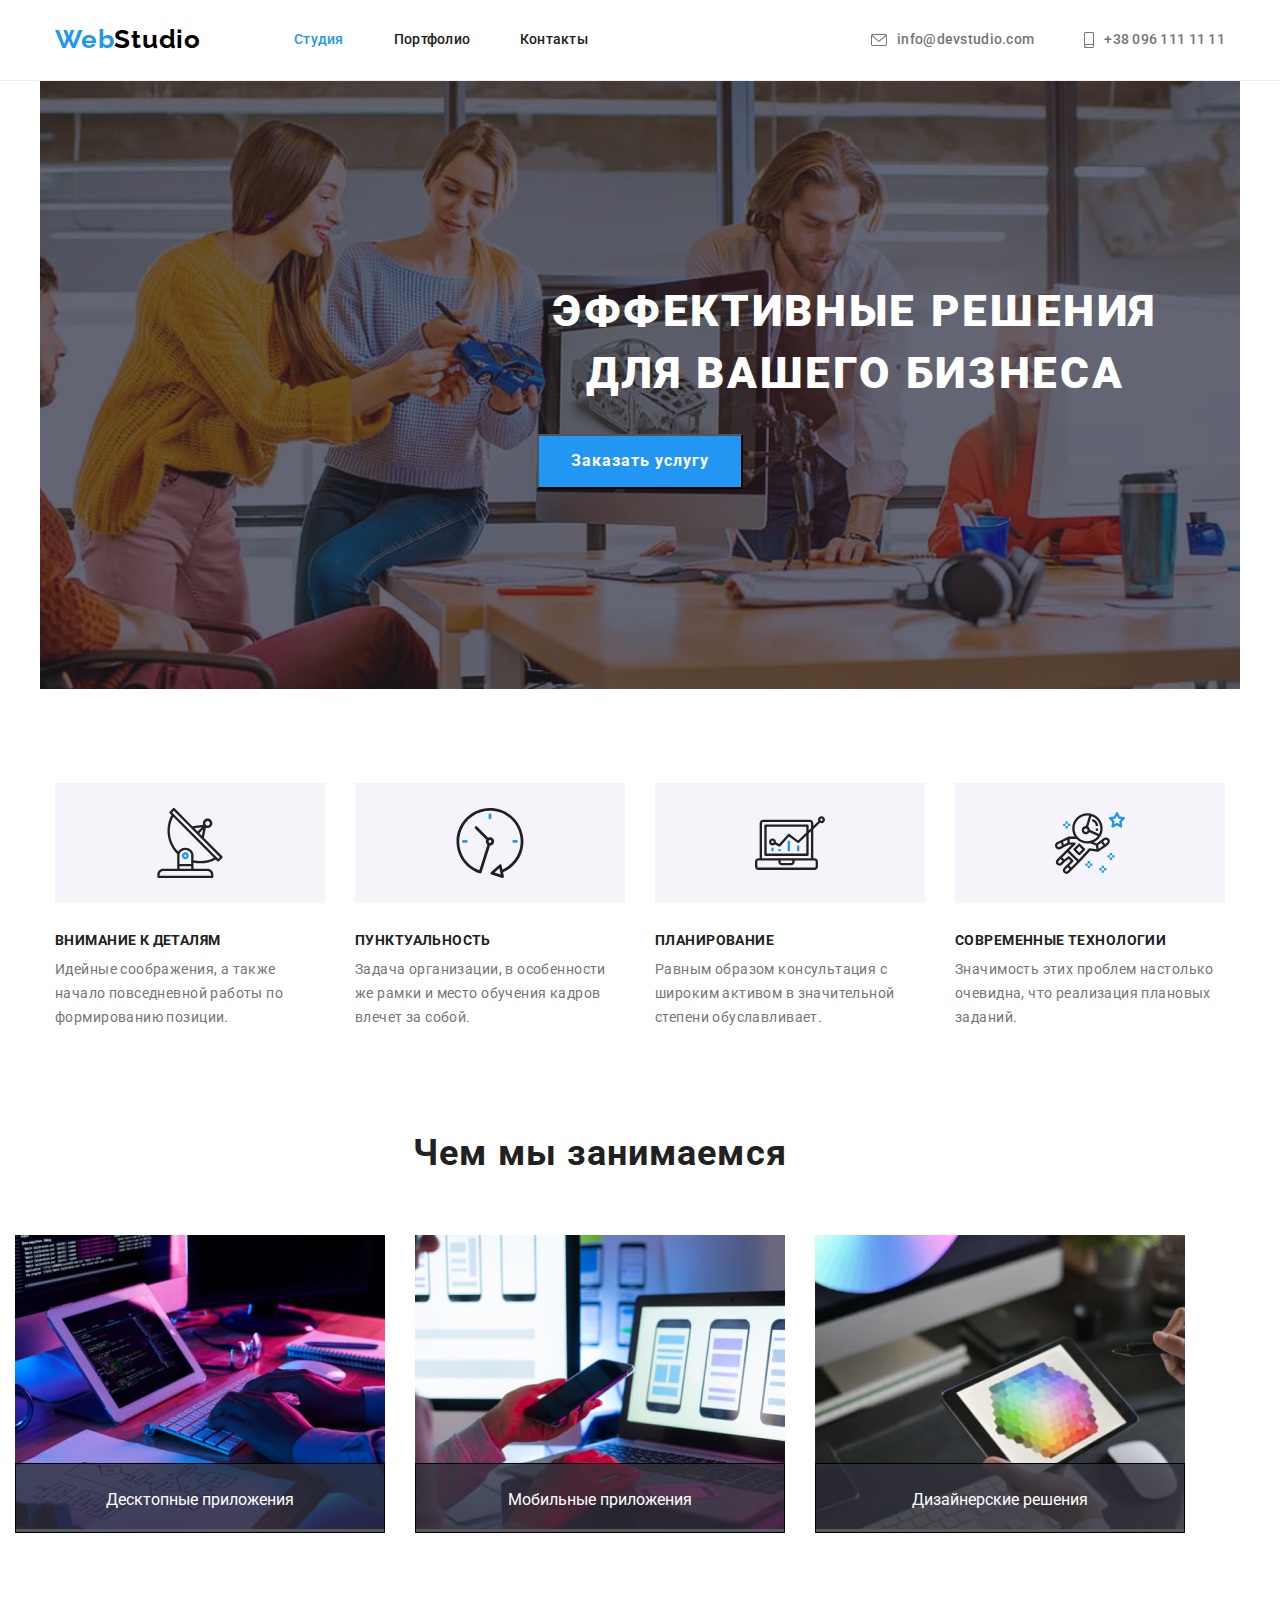
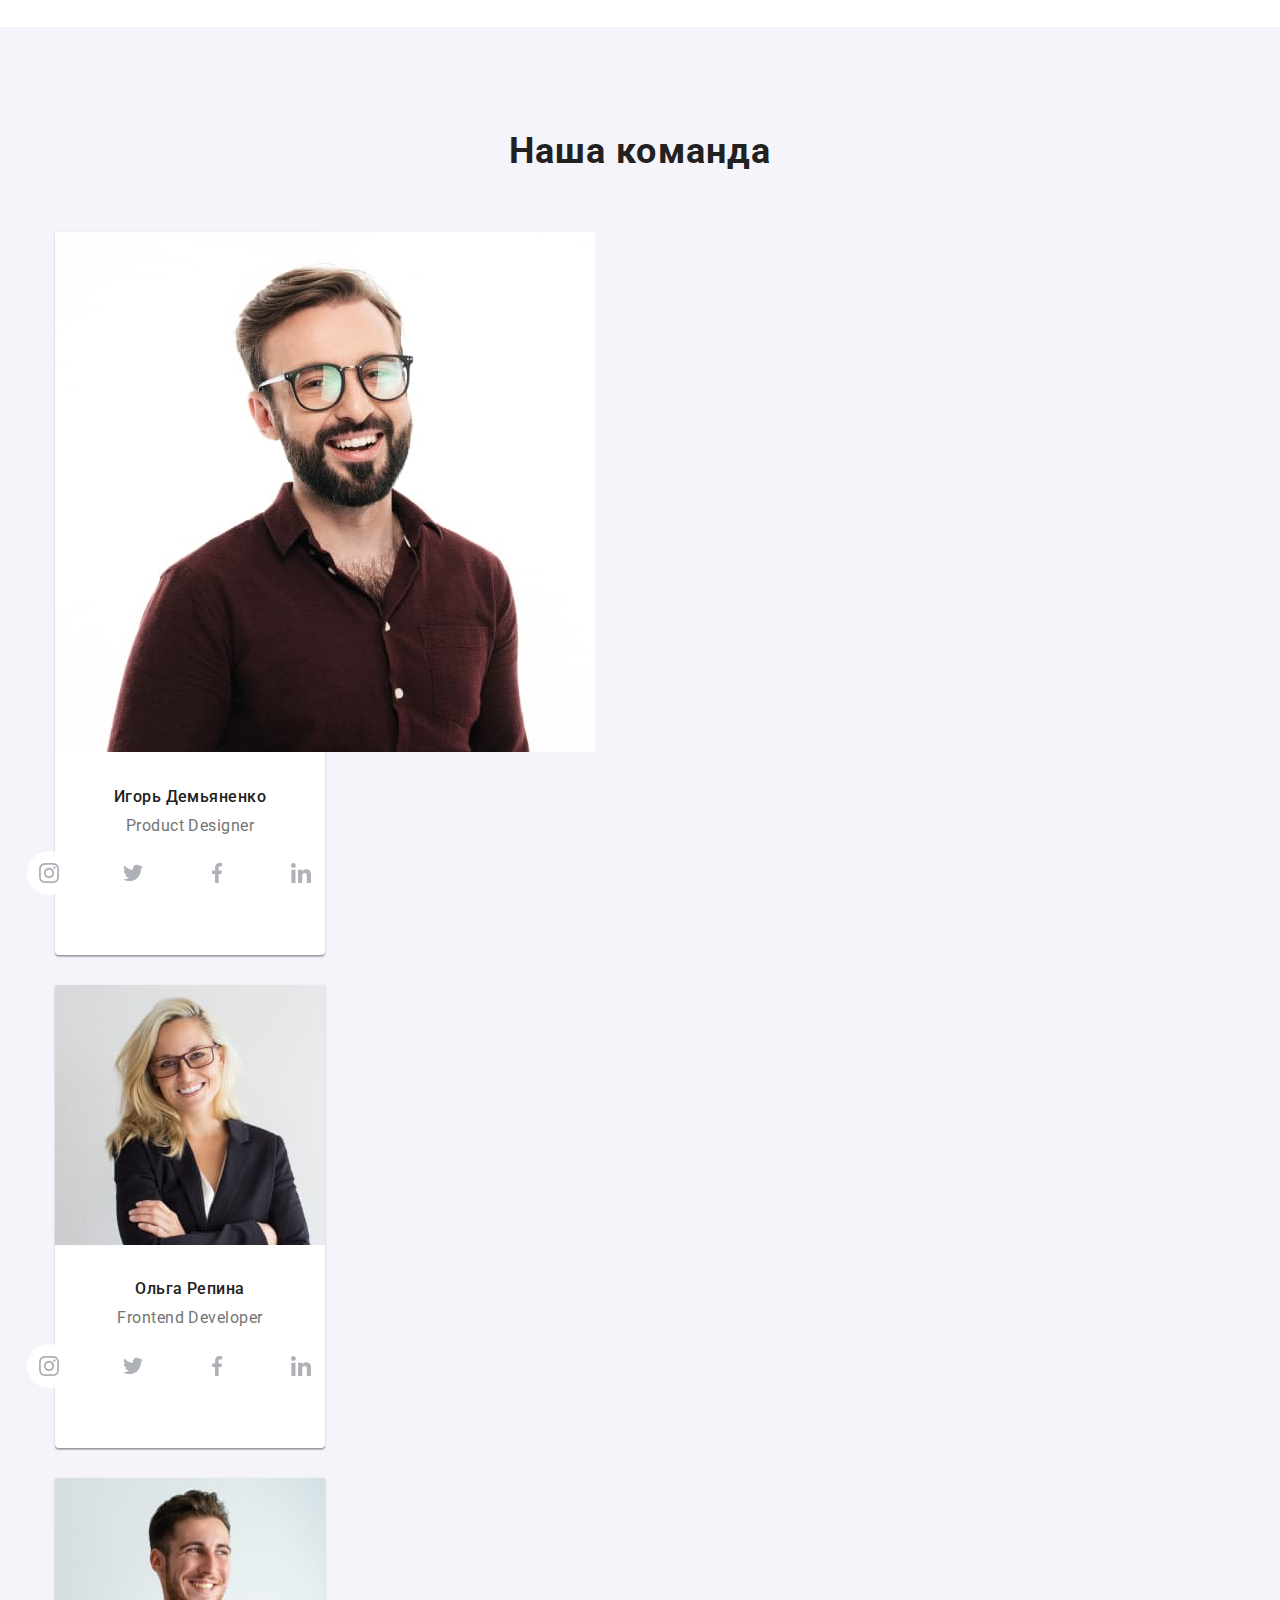
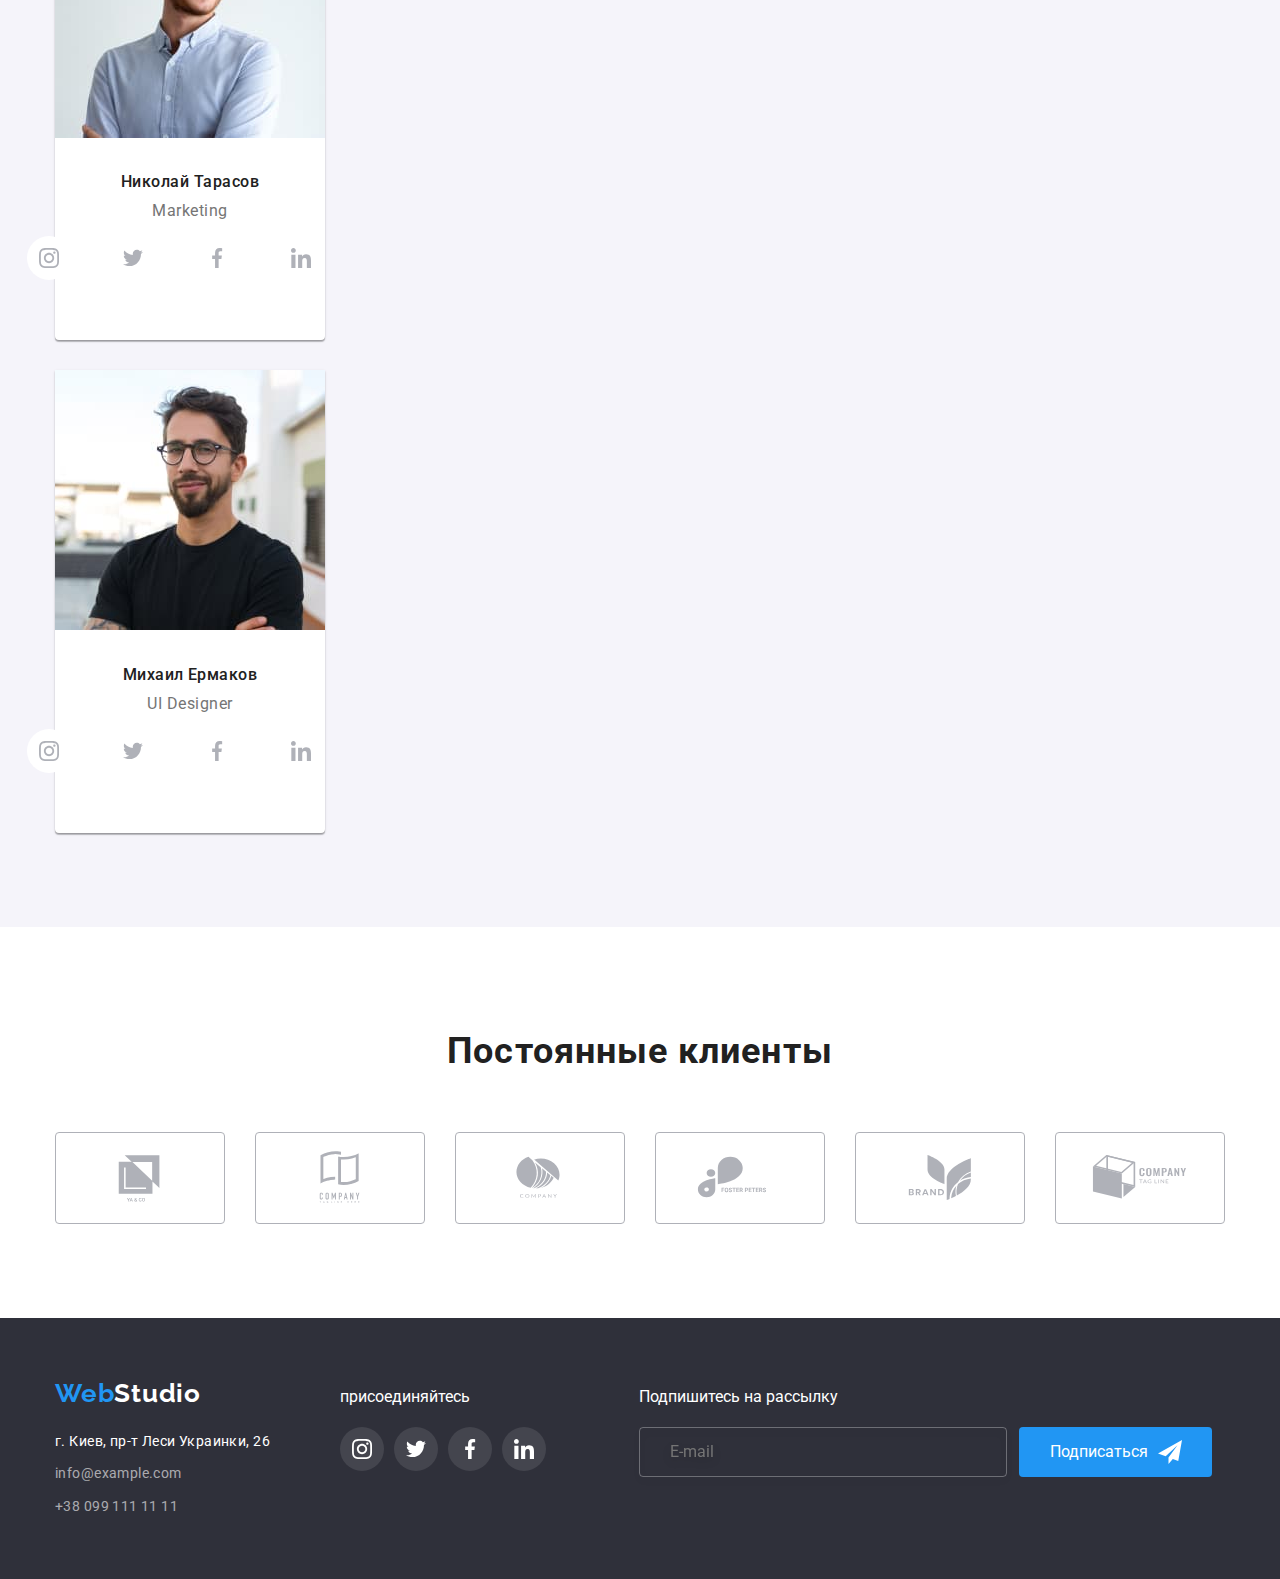
==== commit 3c309b99: "team img waight" ====
--- a/index.html
+++ b/index.html
@@ -72,7 +72,7 @@
 
       <!--Form for header-->
 
-      <div class="mob-menu">
+      <div class="mob-menu" data-modal>
         <div class="container">
           <button type="button" class="header-button-close" data-modal-close>
             <svg class="header-btn-close" width="40" height="40">
@@ -98,51 +98,47 @@
           <ul class="mob-contact-nav">
             <li>
               <a href="tel:+380961111111" class="mob-phone"
-                ><svg class="mob-phone-icon" width="10" height="16">
+                >+38 096 111 11 11</a
+              >
+              <!-- <svg class="mob-phone-icon" width="10" height="16">
                   <use
                     href="./images/symbol-defs.svg#icon-smartphone-3-1"
-                  ></use></svg
-                >+38 096 111 11 11</a
+                  ></use></svg -->
+            </li>
+            <li>
+              <a href="mailto:info@devstudio.com" class="mob-mailto"
+                >info@devstudio.com</a
               >
-            </li>
-            <li>
-              <a href="mailto:info@devstudio.com" class="mob-mailto"
-                ><svg class="mob-mailto-icon" width="16" height="12">
+              <!-- <svg class="mob-mailto-icon" width="16" height="12">
                   <use
                     href="./images/symbol-defs.svg#icon-envelope-hover-1-1"
-                  ></use></svg
-                >info@devstudio.com</a
-              >
+                  ></use></svg -->
             </li>
           </ul>
           <ul class="mob-title-soc-list">
             <li class="mob-title-soc-item">
-              <a href="" class="mob-title-soc-link">
-                <svg class="mob-title-soc-icon" width="20" height="20">
+              <a href="" class="mob-title-soc-link">Instagram</a>
+              <!-- <svg class="mob-title-soc-icon" width="20" height="20">
                   <use href="./images/symbol-defs.svg#icon-instagram"></use>
-                </svg>
-              </a>
+                </svg> -->
             </li>
             <li class="mob-title-soc-item">
-              <a href="" class="mob-title-soc-link">
-                <svg class="mob-title-soc-icon" width="20" height="20">
+              <a href="" class="mob-title-soc-link">Twitter</a>
+              <!-- <svg class="mob-title-soc-icon" width="20" height="20">
                   <use href="./images/symbol-defs.svg#icon-twitter"></use>
-                </svg>
-              </a>
+                </svg> -->
             </li>
             <li class="mob-title-soc-item">
-              <a href="" class="mob-title-soc-link">
-                <svg class="mob-title-soc-icon" width="20" height="20">
+              <a href="" class="mob-title-soc-link">Facebook</a>
+              <!-- <svg class="mob-title-soc-icon" width="20" height="20">
                   <use href="./images/symbol-defs.svg#icon-facebook"></use>
-                </svg>
-              </a>
+                </svg> -->
             </li>
             <li class="mob-title-soc-item">
-              <a href="" class="mob-title-soc-link">
-                <svg class="mob-title-soc-icon" width="20" height="20">
+              <a href="" class="mob-title-soc-link">Linkedin</a>
+              <!-- <svg class="mob-title-soc-icon" width="20" height="20">
                   <use href="./images/symbol-defs.svg#icon-linkedin"></use>
-                </svg>
-              </a>
+                </svg> -->
             </li>
           </ul>
         </div>
@@ -294,12 +290,7 @@
                   "
                   media="(min-width:320px)"
                 />
-                <img
-                  src="./images/pfoto1.jpg"
-                  alt="Product Designer"
-                  width="270"
-                  height="260"
-                />
+                <img src="./images/pfoto1.jpg" alt="Product Designer" />
               </picture>
               <div class="title-team">
                 <h3 class="content-title title">Игорь Демьяненко</h3>
--- a/css/main.min.css
+++ b/css/main.min.css
@@ -1,5 +1,5 @@
 :root{--primary-text-color: #ffffff;--title-text-color: #212121;--paragraph-text-color: #757575;--accent-color: #2196f3}.visually-hidden{clip:rect(0 0 0 0);clip-path:inset(50%);height:1px;overflow:hidden;position:absolute;white-space:nowrap;width:1px}body{font-family:Roboto, -apple-system, BlinkMacSystemFont, "Segoe UI", Oxygen,  Ubuntu, Cantarell, "Open Sans", "Helvetica Neue", sans-serif;color:var(--title-text-color);background-color:var(--primary-text-color)}body>a{font-family:Roboto, -apple-system, BlinkMacSystemFont, "Segoe UI", Oxygen,  Ubuntu, Cantarell, "Open Sans", "Helvetica Neue", sans-serif}h1,h2,h3,h4,h5,h6,p,ul{padding:0;margin:0;list-style:none}a{text-decoration:none}.container{width:100%;padding-left:15px;padding-right:15px;margin:0 auto}@media screen and (min-width: 480px){.container{max-width:480px}}@media screen and (min-width: 768px){.container{max-width:768px}}@media screen and (min-width: 1200px){.container{max-width:1200px}}.button{font-family:Roboto, -apple-system, BlinkMacSystemFont, "Segoe UI", Oxygen,- Ubuntu, Cantarell, "Open Sans", "Helvetica Neue", sans-serif;cursor:pointer}.button-primary{margin-top:30px;display:inline-block;padding:10px 32px;color:var(--primary-text-color);background-color:var(--accent-color);min-width:200px;font-style:normal;font-weight:700;font-size:16px;line-height:1.9;align-items:center;letter-spacing:0.06em;transition:background-color 250ms cubic-bezier(0.4, 0, 0.2, 1)}.button-primary:hover,.button-primary:focus{background-color:#188ce8}@media screen and (min-width: 768px){.button-primary{max-width:768px}}@media screen and (min-width: 1200px){.button-primary{max-width:1200px}}.button{padding:6px 22px;border:none}.button{color:var(--title-text-color);background-color:#f5f4fa;font-weight:500;font-size:16px;line-height:1.6;text-align:center;letter-spacing:0.03em;transition:color 250ms cubic-bezier(0.4, 0, 0.2, 1),box-shadow 250ms cubic-bezier(0.4, 0, 0.2, 1),background-color 250ms cubic-bezier(0.4, 0, 0.2, 1)}.button:hover,.button:focus{color:var(--primary-text-color);background-color:var(--accent-color)}.button-btn:hover,.butten-btn:focus{color:var(--primary-text-color);background-color:var(--accent-color);transition:color 250ms cubic-bezier(0.4, 0, 0.2, 1)}.backdrop{position:fixed;top:0;width:100%;height:100%;background-color:rgba(66,68,90,0.35);transition:opacity 250ms, visibility 250ms}.modal{position:absolute;width:550px;height:550px;top:50%;left:50%;background-color:#ffffff;border-radius:1px;transform:translate(-50%, -50%);padding:40px}.modal-close-button{width:70px;height:70px;border-radius:50%;position:absolute;top:10px;right:10px;width:30px;height:30px;border:1px solid rgba(0,0,0,0.1);background-color:transparent;fill:#000000}.modal-close-button:hover,.modal-close-button:focus{fill:var(--accent-color)}.is-hidden{opacity:0;pointer-events:none;visibility:hidden}.modal-title{font-size:20px;text-align:center;color:#212121;margin-bottom:12px;font-weight:700;letter-spacing:0.03em}.modal-field{margin-bottom:12px}.modal-input{width:100%;height:35px;border:1px solid rgba(0,0,0,0.14);border-radius:4px;padding-left:30px;margin-top:4px;outline:none;transition:border-color 250ms cubic-bezier(0.4, 0, 0.2, 1)}.modal-input:hover,.modal-input:focus{border-color:var(--accent-color);transition:border-color 250ms cubic-bezier(0.4, 0, 0.2, 1)}.modal-input:valid{border-color:#2196f3}.modal-button{width:200px;height:50px;color:var(--primary-text-color);background-color:var(--accent-color);border-radius:4px;border:1px solid #2196f3;margin-top:30px}.modal-button:hover,.modal-button:focus{background-color:#188ce8;transition:background-color 250ms cubic-bezier(0.4, 0, 0.2, 1)}button{display:flex;justify-content:center;align-items:center;margin:0 auto}.madal-label{font-size:12px;line-height:1.7px;letter-spacing:0.01em;color:#757575}.modal-text{width:100%;height:80px;border:1px solid rgba(0,0,0,0.14);border-radius:4px;padding:10px;margin-top:4px;resize:none;outline:none}.modal-text:hover,.modal-text:focus{border-color:var(--accent-color);transition:border-color 250ms cubic-bezier(0.4, 0, 0.2, 1)}.modal-input-wrap{position:relative}.input-icon{position:absolute;left:10px;top:50%;transform:translateY(-50%);transition:fill 250ms cubic-bezier(0.4, 0, 0.2, 1)}.modal-input:hover+.input-icon,.modal-input:focus+.input-icon{fill:var(--accent-color)}.check-text{font-size:14px;display:flex;align-items:center}.check-text::before{content:"";width:16px;height:15px;border:2px solid #212121;border-radius:4px;margin-right:8px}.input-check:checked+.check-text::before{background-color:var(--accent-color);border:none;background-image:url(../images/check.svg.svg);background-repeat:no-repeat;background-position:center}.input-check:focus+.check-text::before{border-color:var(--accent-color)}.input-contract{color:var(--accent-color);text-decoration:underline;margin-left:3px}.modal-text{height:120px}.header-container{display:flex;align-items:center}header{border-bottom:1px solid #eeeeee}.nav{display:flex;align-items:center;transition:color 250ms cubic-bezier(0.4, 0, 0.2, 1)}.logo{margin-right:93px}.logo__secondary{color:#000000;width:145px;font-family:Raleway;font-style:normal;font-weight:700;font-size:26px;line-height:1.2;letter-spacing:0.03em}.logo__text{color:var(--accent-color);width:145px;font-family:Raleway;font-style:normal;font-weight:700;font-size:26px;line-height:1.2;letter-spacing:0.03em}.site-nav{display:none}@media screen and (min-width: 768px){.site-nav{max-width:768px;display:flex}.site-nav li:not(:last-child){margin-right:50px}}@media screen and (min-width: 1200px){.site-nav{max-width:1200px;display:flex}.site-nav li:not(:last-child){margin-right:50px}}.site-nav__current{display:block;padding-top:32px;padding-bottom:32px;color:var(--accent-color);font-style:normal;font-weight:500;font-size:14px;line-height:1.1;letter-spacing:0.02em;position:relative;transition:color 250ms cubic-bezier(0.4, 0, 0.2, 1)}.site-nav__current:hover,.site-nav__current:focus{color:var(--accent-color)}.site-nav__current:hover::after,.site-nav__current:focus::after{content:"";position:absolute;width:100%;height:4px;border-radius:2px;background-color:var(--accent-color);bottom:0;display:block;transition:color 250ms cubic-bezier(0.4, 0, 0.2, 1)}.site-nav__portfolio{display:block;padding-top:32px;padding-bottom:32px;color:var(--title-text-color);width:76px;font-style:normal;font-weight:500;font-size:14px;line-height:1.1;letter-spacing:0.02em;position:relative;transition:color 250ms cubic-bezier(0.4, 0, 0.2, 1)}.site-nav__portfolio:hover,.site-nav__portfolio:focus{color:var(--accent-color)}.site-nav__portfolio:hover::after,.site-nav__portfolio:focus::after{content:"";position:absolute;width:100%;height:4px;border-radius:2px;background-color:var(--accent-color);transition:color 250ms cubic-bezier(0.4, 0, 0.2, 1);bottom:0;display:block}.site-nav__contact{display:block;padding-top:32px;padding-bottom:32px;color:var(--title-text-color);width:68px;font-style:normal;font-weight:500;font-size:14px;line-height:1.1;letter-spacing:0.02em;position:relative;transition:color 250ms cubic-bezier(0.4, 0, 0.2, 1)}.site-nav__contact:hover,.site-nav__contact:focus{color:var(--accent-color);transition:color 250ms cubic-bezier(0.4, 0, 0.2, 1)}.site-nav__contact:hover::after,.site-nav__contact:focus::after{content:"";position:absolute;width:100%;height:4px;border-radius:2px;background-color:var(--accent-color);bottom:0;display:block;transition:color 250ms cubic-bezier(0.4, 0, 0.2, 1)}.contact-nav{display:none}@media screen and (min-width: 768px){.contact-nav{max-width:768px;margin-left:auto;display:flex}.contact-nav li:not(:last-child){margin-right:50px}}@media screen and (min-width: 1200px){.contact-nav{max-width:1200px;margin-left:auto;display:flex}.contact-nav li:not(:last-child){margin-right:50px}}.mailto{display:flex;align-items:center;color:var(--paragraph-text-color);font-weight:500;font-size:14px;line-height:1.1;letter-spacing:0.02em;padding-top:32px;padding-bottom:32px;fill:#757575;transition:color 250ms cubic-bezier(0.4, 0, 0.2, 1)}.mailto:hover,.mailto:focus{color:var(--accent-color)}.mailto-icon{margin-right:10px}.mailto:hover .mailto-icon,.mailto:focus .mailto-icon{fill:var(--accent-color);transition:fill 250ms cubic-bezier(0.4, 0, 0.2, 1)}.phone{display:flex;align-items:center;color:var(--paragraph-text-color);font-style:normal;font-weight:500;font-size:14px;line-height:1.1;letter-spacing:0.02em;padding-top:32px;padding-bottom:32px;fill:#757575;transition:color 250ms cubic-bezier(0.4, 0, 0.2, 1)}.phone:hover,.phone:focus{color:var(--accent-color)}.phone-icon{margin-right:10px}.phone:hover .phone-icon,.phone:focus .phone-icon{fill:var(--accent-color);transition:fill 250ms cubic-bezier(0.4, 0, 0.2, 1)}.header-button{display:block;margin-left:auto;border:none;background-color:#ffffff}@media screen and (min-width: 768px){.header-button{max-width:768px;display:none}}@media screen and (min-width: 1200px){.header-button{max-width:1200px;display:none}}.header-btn-close{position:absolute;left:20%;right:20%;top:30%;bottom:30%;background:#000000}.header-btn-close:hover,.header-btn-close:focus{color:var(--accent-color)}.header-button-close{display:block;margin-left:auto;margin-bottom:30px}.header-button-close:hover,.header-button-close:focus{color:var(--accent-color)}.mob-menu{position:fixed;z-index:1;top:0;left:0;background-color:#ffffff;width:100vw;height:100vh;padding-top:48px;padding-bottom:48px}.mob-menu .container{display:block}.mob-site-nav__current{font-weight:500;font-size:40px;line-height:1.2px;text-align:center;letter-spacing:0.02em;color:#212121;margin-bottom:32px}.mob-site-nav__portfolio{font-weight:500;font-size:40px;line-height:1.2px;text-align:center;letter-spacing:0.02em;color:#212121}.mob-site-nav__contact{font-weight:500;font-size:40px;line-height:1.2px;text-align:center;letter-spacing:0.02em;color:#212121}.mob-phone{font-size:34px;line-height:40px;letter-spacing:0.02em;color:#2196f3}.mob-mailto{font-weight:500;font-size:24px;line-height:28px;letter-spacing:0.02em;color:#757575}.mob-title-soc-item{font-weight:500;font-size:18px;line-height:22px;letter-spacing:0.02em;color:#2196f3}.hero{background-color:#2f303a;text-align:center;background-image:linear-gradient(rgba(47,48,58,0.4), rgba(47,48,58,0.4)),url(../images/header.mob.jpg);background-repeat:no-repeat;width:100%;margin:0 auto;background-position:center;background-size:cover;padding:118px 60px 118px 60px}@media (min-device-pixel-ratio: 2), (min-resolution: 192dpi), (min-resolution: 2dppx){.hero .box{background-image:linear-gradient(rgba(47,48,58,0.4), rgba(47,48,58,0.4)),url(../images/header-mobx.jpg)}}@media screen and (min-width: 768px){.hero{max-width:768px;padding:118px 204px 118px 204px;background-image:linear-gradient(rgba(47,48,58,0.4), rgba(47,48,58,0.4)),url(../images/Header.tab.jpg)}}@media screen and (min-width: 768px) and (min-device-pixel-ratio: 2), screen and (min-width: 768px) and (min-resolution: 192dpi), screen and (min-width: 768px) and (min-resolution: 2dppx){.hero .box{background-image:linear-gradient(rgba(47,48,58,0.4), rgba(47,48,58,0.4)),url(../images/header-tabx.jpg)}}@media screen and (min-width: 1200px){.hero{max-width:1200px;padding:200px 452px 200px 452px;background-image:linear-gradient(rgba(47,48,58,0.4), rgba(47,48,58,0.4)),url(../images/Шапка.jpg)}}@media screen and (min-width: 1200px) and (min-device-pixel-ratio: 2), screen and (min-width: 1200px) and (min-resolution: 192dpi), screen and (min-width: 1200px) and (min-resolution: 2dppx){.hero .box{background-image:linear-gradient(rgba(47,48,58,0.4), rgba(47,48,58,0.4)),url(../images/header-deskx.jpg)}}.hero-title{margin:0 auto;color:var(--primary-text-color);width:360px;font-weight:900;font-size:26px;line-height:1.6px;text-align:center;letter-spacing:0.06em;text-transform:uppercase;background-repeat:no-repeat}@media screen and (min-width: 768px){.hero-title{max-width:768px}}@media screen and (min-width: 1200px){.hero-title{max-width:1200px;width:696px;font-size:44px;line-height:1.4}}.feature{padding-top:60px;padding-bottom:60px}@media screen and (min-width: 1200px){.feature{padding-top:94px;padding-bottom:94px}}.feature-ul{display:flex;flex-wrap:wrap;margin-right:-30px;margin-bottom:-30px}.feature-ul li{width:450px;margin-right:30px;margin-bottom:30px}@media screen and (min-width: 768px){.feature-ul li{width:354px}}@media screen and (min-width: 1200px){.feature-ul li{width:270px}}.feature-list{border-radius:1px}.feature-div{height:120px;width:100%;display:flex;align-items:center;justify-content:center;background-color:#f5f4fa;margin-bottom:30px}.feature-icon{position:absolute}.feature .title{display:flex;font-weight:700;font-size:14px;line-height:1.1;letter-spacing:0.03em;text-transform:uppercase}.title{text-align:center}@media screen and (min-width: 768px){.title{text-align:start}}@media screen and (min-width: 1200px){.title{text-align:start}}.subject{margin-top:10px;color:var(--paragraph-text-color);font-size:14px;line-height:1.7;letter-spacing:0.03em}.subject:not(:last-child){margin-bottom:30px}.work{display:none}@media screen and (min-width: 1200px){.work{max-width:1200px;display:flex;padding-bottom:94px}}.work-list{margin-bottom:50px;font-weight:700;font-size:36px;line-height:1.7;text-align:center;letter-spacing:0.03em}.work-pfoto{display:flex}.work-pfoto li:not(:last-child){margin-right:30px}.work-top-wrap{position:relative;overflow:hidden}.work-top-text{position:absolute;bottom:0;text-align:center;background-color:rgba(47,48,58,0.8);border:1px solid #000000;box-shadow:0px 4px 4px rgba(0,0,0,0.25);color:var(--primary-text-color);font-weight:400;padding-top:27px;width:370px;height:70px;transition:transform 500ms linear}.content{background-color:#f5f4fa;padding-top:60px;padding-bottom:60px}@media screen and (min-width: 1200px){.content{padding-top:94px;padding-bottom:94px}}.content-list{margin-bottom:50px;font-weight:700;font-size:36px;line-height:1.7;text-align:center;letter-spacing:0.03em}.content .title{font-weight:500;font-size:16px;line-height:1.2;text-align:center;letter-spacing:0.03em}.title-team{padding-top:30px;padding-bottom:30px}.lead-list{padding-bottom:30px}.lead{margin:0;margin-bottom:16px;color:var(--paragraph-text-color);font-weight:400;font-size:16px;line-height:1.2;text-align:center;letter-spacing:0.03em}.content-list-photo{display:flex;flex-wrap:wrap;margin-right:-30px;margin-bottom:-30px}.content-photo:not(:last-child){margin-right:30px}.content-list-photo li{width:450px;margin-right:30px;margin-bottom:30px}@media screen and (min-width: 768px){.content-list-photo li{width:354px}}@media screen and (min-width: 1200px){.content-list-photo li{width:270px}}.cart-bg{background:#ffffff;box-shadow:0px 1px 3px rgba(0,0,0,0.12),0px 1px 1px rgba(0,0,0,0.14),0px 2px 1px rgba(0,0,0,0.2);border-radius:0px 0px 4px 4px}.content-title{margin-bottom:10px}.title-soc-list{display:flex;justify-content:center}.title-soc-link{width:44px;height:44px;background-color:var(--primary-text-color);border-radius:50%;display:flex;justify-content:center;align-items:center;fill:#afb1b8;transition:background-color 250ms cubic-bezier(0.4, 0, 0.2, 1)}.title-soc-link:hover,.title-soc-link:focus{background-color:var(--accent-color)}.title-soc-icon{transition:fill 250ms cubic-bezier(0.4, 0, 0.2, 1)}.title-soc-link:hover .title-soc-icon,.title-soc-link:focus .title-soc-icon{fill:#ffffff;transition:fill 250ms cubic-bezier(0.4, 0, 0.2, 1)}.title-soc-item+.title-soc-item{margin-left:10px}.content-logo{padding-top:60px;padding-bottom:60px}@media screen and (min-width: 1200px){.content-logo{padding-top:94px;padding-bottom:94px}}.content-logo__companies{display:flex;justify-content:center;margin-bottom:50px;font-weight:700;font-size:36px;line-height:1.7;text-align:center;letter-spacing:0.03em}.content-logo__list{display:flex;flex-wrap:wrap;margin-right:-30px;margin-bottom:-30px}.content-logo__list li{width:210px;margin-right:30px;margin-bottom:30px}@media screen and (min-width: 768px){.content-logo__list li{width:226px}}@media screen and (min-width: 1200px){.content-logo__list li{width:170px}}.content-logo__link{display:flex;justify-content:center;align-items:center;border:1px solid #afb1b8;border-radius:4px;width:170px;height:92px;fill:#afb1b8;transition:fill 250ms cubic-bezier(0.4, 0, 0.2, 1),border 250ms cubic-bezier(0.4, 0, 0.2, 1)}.content-logo__link:hover,.content-logo__link:focus{border-color:var(--accent-color)}.content-logo__icon{transition:fill 250ms cubic-bezier(0.4, 0, 0.2, 1)}.content-logo__icon:hover,.content-logo__icon:focus{fill:var(--accent-color);transition:fill 250ms cubic-bezier(0.4, 0, 0.2, 1),background-color 250ms cubic-bezier(0.4, 0, 0.2, 1)}.content-logo__link:hover .content-logo__icon,.content-logo__link:focus .content-logo__icon{fill:var(--accent-color);transition:fill 250ms cubic-bezier(0.4, 0, 0.2, 1)}.content-logo__item:not(:last-child){margin-right:30px}footer{padding-top:60px;padding-bottom:60px;background-color:#2f303a}.footer-container{display:flex;align-items:baseline}.footer-box-hero{display:inline-block}.logo-footer{display:inline-block;margin-bottom:20px}.logo-studio{color:var(--primary-text-color);width:145px;font-family:Raleway;font-style:normal;font-weight:bold;font-size:26px;line-height:1.2;letter-spacing:0.03em}.address-footer li:not(:last-child){margin-bottom:9px}.footer-soc-text{color:var(--primary-text-color);font-family:inherit;justify-content:center;align-items:stretch}.search{color:var(--primary-text-color);width:231px;font-style:normal;font-weight:400;font-size:14px;line-height:1.7;letter-spacing:0.03em}.box{color:var(--primary-text-color);width:231px;font-style:normal;font-weight:400;font-size:14px;line-height:1.7;letter-spacing:0.03em}.box{color:rgba(255,255,255,0.6)}.footer-box{margin-left:70px;font-family:inherit;font-style:normal}.footer-soc-text{display:block;margin-bottom:20px}.footer-soc-list{display:flex;justify-content:center}.footer-soc-link{width:44px;height:44px;background-color:rgba(255,255,255,0.1);border-radius:50%;display:flex;justify-content:center;align-items:center;fill:#ffffff;transition:background-color 250ms cubic-bezier(0.4, 0, 0.2, 1)}.footer-soc-link:hover,.footer-soc-link:focus{background-color:var(--accent-color)}.footer-soc-item+.footer-soc-item{margin-left:10px}.footer-soc-link:hover .footer-soc-icon,.footer-soc-link:focus .footer-soc-icon{transition:background-color 250ms cubic-bezier(0.4, 0, 0.2, 1)}.footer-form{margin-left:93px}.footer-label{color:var(--primary-text-color)}.input-subscription{display:flex;margin-top:20px}.footer-input{width:368px;height:50px;border:1px solid rgba(255,255,255,0.3);border-radius:4px;padding-left:30px;margin-right:12px;outline:none;filter:drop-shadow(0px 4px 4px rgba(0,0,0,0.15));background-color:transparent}.footer-button{height:50px;padding:10px 28px 10px 29px;display:flex;justify-content:center;align-items:center;color:var(--primary-text-color);background-color:var(--accent-color);border-radius:4px;border-color:transparent;margin:0 auto}.footer-icon{margin-left:10px}.link-current-one{display:block;padding-top:32px;padding-bottom:32px;color:var(--title-text-color);width:49px;font-style:normal;font-weight:500;font-size:14px;line-height:1.1;letter-spacing:0.02em}.link-current-one:hover,.link-current-one:focus{color:var(--accent-color);transition:color 250ms cubic-bezier(0.4, 0, 0.2, 1)}.link-portfolio-one{display:block;padding-top:32px;padding-bottom:32px;color:var(--accent-color);width:76px;font-style:normal;font-weight:500;font-size:14px;line-height:1.1;letter-spacing:0.02em;transition:color 250ms cubic-bezier(0.4, 0, 0.2, 1)}.link-portfolio-one:hover,.link-portfolio-one:focus{color:var(--accent-color)}.section-hero-portfolio{padding-top:60px;padding-bottom:60px}@media screen and (min-width: 1200px){.section-hero-portfolio{padding-top:94px;padding-bottom:94px}}.list-ul{display:flex;flex-wrap:wrap;justify-content:center}.list-ul li:not(:last-child){margin-right:8px}.img-link{margin-top:34px;display:flex;flex-wrap:wrap}.img-link{display:flex;width:450px;margin-right:15px;margin-bottom:15px}@media screen and (min-width: 768px){.img-link{width:calc(100 / 2)-30px}}@media screen and (min-width: 1200px){.img-link{width:370px}}.flex-element{width:370px;margin-right:30px;margin-bottom:30px}.flex-element:nth-child(3n){margin-right:0}.flex-element:nth-last-child(-n+3){margin-bottom:0}.cart-bg-shadow{display:block;transition:box-shadow 250ms cubic-bezier(0.4, 0, 0.2, 1)}.cart-bg-shadow:hover,.cart-bg-shadow:focus{-webkit-box-shadow:-1px 11px 4px -3px rgba(66,68,90,0.35);-moz-box-shadow:-1px 11px 4px -3px rgba(66,68,90,0.35);box-shadow:-1px 11px 4px -3px rgba(66,68,90,0.35);border-radius:4px;transition:box-shadow 250ms cubic-bezier(0.4, 0, 0.2, 1)}.title-top-wrap{position:relative;overflow:hidden}.title-top-text{position:absolute;top:0;background-color:rgba(33,150,243,0.9);color:var(--primary-text-color);font-weight:400;font-size:18px;line-height:1.55;letter-spacing:0.03em;padding:63px 24px;transform:translateY(100%);transition:transform 500ms linear;overflow:hidden}.flex-element:hover .title-top-text,.flex-element:focus .title-top-text{transform:translateY(0%)}.img-portfolio{padding:20px 24px;border-right:1px solid #eeeeee;border-bottom:1px solid #eeeeee;border-left:1px solid #eeeeee}.title-second{margin-bottom:4px;width:450px;margin-right:15px;margin-bottom:15px}@media screen and (min-width: 768px){.title-second{width:354px}}@media screen and (min-width: 1200px){.title-second{width:370px}}.img-link .title{color:var(--title-text-color);font-weight:700;font-size:18px;line-height:2;letter-spacing:0.06em;text-align:start}.caption{color:var(--paragraph-text-color);font-weight:400;font-size:16px;line-height:1.9;letter-spacing:0.03em;width:450px;margin-right:15px;margin-bottom:15px}@media screen and (min-width: 768px){.caption{width:354px}}@media screen and (min-width: 1200px){.caption{width:370px}}
+ Ubuntu, Cantarell, "Open Sans", "Helvetica Neue", sans-serif;cursor:pointer}.button-primary{margin-top:30px;display:inline-block;padding:10px 32px;color:var(--primary-text-color);background-color:var(--accent-color);min-width:200px;font-style:normal;font-weight:700;font-size:16px;line-height:1.9;align-items:center;letter-spacing:0.06em;transition:background-color 250ms cubic-bezier(0.4, 0, 0.2, 1)}.button-primary:hover,.button-primary:focus{background-color:#188ce8}@media screen and (min-width: 768px){.button-primary{max-width:768px}}@media screen and (min-width: 1200px){.button-primary{max-width:1200px}}.button{padding:6px 22px;border:none}.button{color:var(--title-text-color);background-color:#f5f4fa;font-weight:500;font-size:16px;line-height:1.6;text-align:center;letter-spacing:0.03em;transition:color 250ms cubic-bezier(0.4, 0, 0.2, 1),box-shadow 250ms cubic-bezier(0.4, 0, 0.2, 1),background-color 250ms cubic-bezier(0.4, 0, 0.2, 1)}.button:hover,.button:focus{color:var(--primary-text-color);background-color:var(--accent-color)}.button-btn:hover,.butten-btn:focus{color:var(--primary-text-color);background-color:var(--accent-color);transition:color 250ms cubic-bezier(0.4, 0, 0.2, 1)}.backdrop{position:fixed;top:0;width:100%;height:100%;background-color:rgba(66,68,90,0.35);transition:opacity 250ms, visibility 250ms}.modal{position:absolute;width:550px;height:550px;top:50%;left:50%;background-color:#ffffff;border-radius:1px;transform:translate(-50%, -50%);padding:40px}.modal-close-button{width:70px;height:70px;border-radius:50%;position:absolute;top:10px;right:10px;width:30px;height:30px;border:1px solid rgba(0,0,0,0.1);background-color:transparent;fill:#000000}.modal-close-button:hover,.modal-close-button:focus{fill:var(--accent-color)}.is-hidden{opacity:0;pointer-events:none;visibility:hidden}.modal-title{font-size:20px;text-align:center;color:#212121;margin-bottom:12px;font-weight:700;letter-spacing:0.03em}.modal-field{margin-bottom:12px}.modal-input{width:100%;height:35px;border:1px solid rgba(0,0,0,0.14);border-radius:4px;padding-left:30px;margin-top:4px;outline:none;transition:border-color 250ms cubic-bezier(0.4, 0, 0.2, 1)}.modal-input:hover,.modal-input:focus{border-color:var(--accent-color);transition:border-color 250ms cubic-bezier(0.4, 0, 0.2, 1)}.modal-input:valid{border-color:#2196f3}.modal-button{width:200px;height:50px;color:var(--primary-text-color);background-color:var(--accent-color);border-radius:4px;border:1px solid #2196f3;margin-top:30px}.modal-button:hover,.modal-button:focus{background-color:#188ce8;transition:background-color 250ms cubic-bezier(0.4, 0, 0.2, 1)}button{display:flex;justify-content:center;align-items:center;margin:0 auto}.madal-label{font-size:12px;line-height:1.7px;letter-spacing:0.01em;color:#757575}.modal-text{width:100%;height:80px;border:1px solid rgba(0,0,0,0.14);border-radius:4px;padding:10px;margin-top:4px;resize:none;outline:none}.modal-text:hover,.modal-text:focus{border-color:var(--accent-color);transition:border-color 250ms cubic-bezier(0.4, 0, 0.2, 1)}.modal-input-wrap{position:relative}.input-icon{position:absolute;left:10px;top:50%;transform:translateY(-50%);transition:fill 250ms cubic-bezier(0.4, 0, 0.2, 1)}.modal-input:hover+.input-icon,.modal-input:focus+.input-icon{fill:var(--accent-color)}.check-text{font-size:14px;display:flex;align-items:center}.check-text::before{content:"";width:16px;height:15px;border:2px solid #212121;border-radius:4px;margin-right:8px}.input-check:checked+.check-text::before{background-color:var(--accent-color);border:none;background-image:url(../images/check.svg.svg);background-repeat:no-repeat;background-position:center}.input-check:focus+.check-text::before{border-color:var(--accent-color)}.input-contract{color:var(--accent-color);text-decoration:underline;margin-left:3px}.modal-text{height:120px}.header-container{display:flex;align-items:center}header{border-bottom:1px solid #eeeeee}.nav{display:flex;align-items:center;transition:color 250ms cubic-bezier(0.4, 0, 0.2, 1)}.logo{margin-right:93px}.logo__secondary{color:#000000;width:145px;font-family:Raleway;font-style:normal;font-weight:700;font-size:26px;line-height:1.2;letter-spacing:0.03em}.logo__text{color:var(--accent-color);width:145px;font-family:Raleway;font-style:normal;font-weight:700;font-size:26px;line-height:1.2;letter-spacing:0.03em}.site-nav{display:none}@media screen and (min-width: 768px){.site-nav{max-width:768px;display:flex}.site-nav li:not(:last-child){margin-right:50px}}@media screen and (min-width: 1200px){.site-nav{max-width:1200px;display:flex}.site-nav li:not(:last-child){margin-right:50px}}.site-nav__current{display:block;padding-top:32px;padding-bottom:32px;color:var(--accent-color);font-style:normal;font-weight:500;font-size:14px;line-height:1.1;letter-spacing:0.02em;position:relative;transition:color 250ms cubic-bezier(0.4, 0, 0.2, 1)}.site-nav__current:hover,.site-nav__current:focus{color:var(--accent-color)}.site-nav__current:hover::after,.site-nav__current:focus::after{content:"";position:absolute;width:100%;height:4px;border-radius:2px;background-color:var(--accent-color);bottom:0;display:block;transition:color 250ms cubic-bezier(0.4, 0, 0.2, 1)}.site-nav__portfolio{display:block;padding-top:32px;padding-bottom:32px;color:var(--title-text-color);width:76px;font-style:normal;font-weight:500;font-size:14px;line-height:1.1;letter-spacing:0.02em;position:relative;transition:color 250ms cubic-bezier(0.4, 0, 0.2, 1)}.site-nav__portfolio:hover,.site-nav__portfolio:focus{color:var(--accent-color)}.site-nav__portfolio:hover::after,.site-nav__portfolio:focus::after{content:"";position:absolute;width:100%;height:4px;border-radius:2px;background-color:var(--accent-color);transition:color 250ms cubic-bezier(0.4, 0, 0.2, 1);bottom:0;display:block}.site-nav__contact{display:block;padding-top:32px;padding-bottom:32px;color:var(--title-text-color);width:68px;font-style:normal;font-weight:500;font-size:14px;line-height:1.1;letter-spacing:0.02em;position:relative;transition:color 250ms cubic-bezier(0.4, 0, 0.2, 1)}.site-nav__contact:hover,.site-nav__contact:focus{color:var(--accent-color);transition:color 250ms cubic-bezier(0.4, 0, 0.2, 1)}.site-nav__contact:hover::after,.site-nav__contact:focus::after{content:"";position:absolute;width:100%;height:4px;border-radius:2px;background-color:var(--accent-color);bottom:0;display:block;transition:color 250ms cubic-bezier(0.4, 0, 0.2, 1)}.contact-nav{display:none}@media screen and (min-width: 768px){.contact-nav{max-width:768px;margin-left:auto;display:flex}.contact-nav li:not(:last-child){margin-right:50px}}@media screen and (min-width: 1200px){.contact-nav{max-width:1200px;margin-left:auto;display:flex}.contact-nav li:not(:last-child){margin-right:50px}}.mailto{display:flex;align-items:center;color:var(--paragraph-text-color);font-weight:500;font-size:14px;line-height:1.1;letter-spacing:0.02em;padding-top:32px;padding-bottom:32px;fill:#757575;transition:color 250ms cubic-bezier(0.4, 0, 0.2, 1)}.mailto:hover,.mailto:focus{color:var(--accent-color)}.mailto-icon{margin-right:10px}.mailto:hover .mailto-icon,.mailto:focus .mailto-icon{fill:var(--accent-color);transition:fill 250ms cubic-bezier(0.4, 0, 0.2, 1)}.phone{display:flex;align-items:center;color:var(--paragraph-text-color);font-style:normal;font-weight:500;font-size:14px;line-height:1.1;letter-spacing:0.02em;padding-top:32px;padding-bottom:32px;fill:#757575;transition:color 250ms cubic-bezier(0.4, 0, 0.2, 1)}.phone:hover,.phone:focus{color:var(--accent-color)}.phone-icon{margin-right:10px}.phone:hover .phone-icon,.phone:focus .phone-icon{fill:var(--accent-color);transition:fill 250ms cubic-bezier(0.4, 0, 0.2, 1)}.mob-menu{position:fixed;z-index:1;top:0;left:0;background-color:#ffffff;width:100vw;height:100vh;padding-top:48px;padding-bottom:48px}.mob-menu .container{display:block}@media screen and (min-width: 768px){.mob-menu{width:354px;display:none}}@media screen and (min-width: 1200px){.mob-menu{width:270px;display:none}}.header-button{display:block;margin-left:auto;border:none;background-color:#ffffff}@media screen and (min-width: 768px){.header-button{max-width:768px;display:none}}@media screen and (min-width: 1200px){.header-button{max-width:1200px;display:none}}.header-btn:hover,.header-btn:focus{color:var(--accent-color)}.header-button-close{border:none;background-color:#ffffff;margin-left:auto}.header-button-close{display:block;margin-left:auto;margin-bottom:30px}.header-btn-close{fill:#000000}.header-btn-close:hover,.header-btn-close:focus{color:var(--accent-color)}.mob-site-nav li:not(:last-child){margin-bottom:32px}.mob-site-nav__current{font-weight:500;font-size:40px;line-height:1.2px;text-align:center;letter-spacing:0.02em;color:#212121}.mob-site-nav__portfolio{font-weight:500;font-size:40px;line-height:1.2px;text-align:center;letter-spacing:0.02em;color:#212121}.mob-site-nav__contact{font-weight:500;font-size:40px;line-height:1.2px;text-align:center;letter-spacing:0.02em;color:#212121}.mob-phone{font-size:34px;line-height:40px;letter-spacing:0.02em;color:#2196f3}.mob-mailto{font-weight:500;font-size:24px;line-height:28px;letter-spacing:0.02em;color:#757575;display:block;margin-top:32px}.mob-title-soc-list{margin-top:64px}.mob-title-soc-item{font-weight:500;font-size:18px;line-height:22px;letter-spacing:0.02em;color:#2196f3}.mob-title-soc-link{display:flex;flex-direction:column;font-weight:500;font-size:18px;line-height:22px;letter-spacing:0.02em;color:#2196f3}.hero{background-color:#2f303a;text-align:center;background-image:linear-gradient(rgba(47,48,58,0.4), rgba(47,48,58,0.4)),url(../images/header.mob.jpg);background-repeat:no-repeat;width:100%;margin:0 auto;background-position:center;background-size:cover;padding:118px 60px 118px 60px}@media (min-device-pixel-ratio: 2), (min-resolution: 192dpi), (min-resolution: 2dppx){.hero .box{background-image:linear-gradient(rgba(47,48,58,0.4), rgba(47,48,58,0.4)),url(../images/header-mobx.jpg)}}@media screen and (min-width: 768px){.hero{max-width:768px;padding:118px 204px 118px 204px;background-image:linear-gradient(rgba(47,48,58,0.4), rgba(47,48,58,0.4)),url(../images/Header.tab.jpg)}}@media screen and (min-width: 768px) and (min-device-pixel-ratio: 2), screen and (min-width: 768px) and (min-resolution: 192dpi), screen and (min-width: 768px) and (min-resolution: 2dppx){.hero .box{background-image:linear-gradient(rgba(47,48,58,0.4), rgba(47,48,58,0.4)),url(../images/header-tabx.jpg)}}@media screen and (min-width: 1200px){.hero{max-width:1200px;padding:200px 452px 200px 452px;background-image:linear-gradient(rgba(47,48,58,0.4), rgba(47,48,58,0.4)),url(../images/Шапка.jpg)}}@media screen and (min-width: 1200px) and (min-device-pixel-ratio: 2), screen and (min-width: 1200px) and (min-resolution: 192dpi), screen and (min-width: 1200px) and (min-resolution: 2dppx){.hero .box{background-image:linear-gradient(rgba(47,48,58,0.4), rgba(47,48,58,0.4)),url(../images/header-deskx.jpg)}}.hero-title{margin:0 auto;color:var(--primary-text-color);width:360px;font-weight:900;font-size:26px;line-height:1.6px;text-align:center;letter-spacing:0.06em;text-transform:uppercase;background-repeat:no-repeat}@media screen and (min-width: 768px){.hero-title{max-width:768px}}@media screen and (min-width: 1200px){.hero-title{max-width:1200px;width:696px;font-size:44px;line-height:1.4}}.feature{padding-top:60px;padding-bottom:60px}@media screen and (min-width: 1200px){.feature{padding-top:94px;padding-bottom:94px}}.feature-ul{display:flex;flex-wrap:wrap;margin-right:-30px;margin-bottom:-30px}.feature-ul li{width:450px;margin-right:30px;margin-bottom:30px}@media screen and (min-width: 768px){.feature-ul li{width:354px}}@media screen and (min-width: 1200px){.feature-ul li{width:270px}}.feature-list{border-radius:1px}.feature-div{height:120px;width:100%;display:flex;align-items:center;justify-content:center;background-color:#f5f4fa;margin-bottom:30px}.feature-icon{position:absolute}.feature .title{display:flex;font-weight:700;font-size:14px;line-height:1.1;letter-spacing:0.03em;text-transform:uppercase}.title{text-align:center}@media screen and (min-width: 768px){.title{text-align:start}}@media screen and (min-width: 1200px){.title{text-align:start}}.subject{margin-top:10px;color:var(--paragraph-text-color);font-size:14px;line-height:1.7;letter-spacing:0.03em}.subject:not(:last-child){margin-bottom:30px}.work{display:none}@media screen and (min-width: 1200px){.work{max-width:1200px;display:flex;padding-bottom:94px}}.work-list{margin-bottom:50px;font-weight:700;font-size:36px;line-height:1.7;text-align:center;letter-spacing:0.03em}.work-pfoto{display:flex}.work-pfoto li:not(:last-child){margin-right:30px}.work-top-wrap{position:relative;overflow:hidden}.work-top-text{position:absolute;bottom:0;text-align:center;background-color:rgba(47,48,58,0.8);border:1px solid #000000;box-shadow:0px 4px 4px rgba(0,0,0,0.25);color:var(--primary-text-color);font-weight:400;padding-top:27px;width:370px;height:70px;transition:transform 500ms linear}.content{background-color:#f5f4fa;padding-top:60px;padding-bottom:60px}@media screen and (min-width: 1200px){.content{padding-top:94px;padding-bottom:94px}}.content-list{margin-bottom:50px;font-weight:700;font-size:36px;line-height:1.7;text-align:center;letter-spacing:0.03em}.content .title{font-weight:500;font-size:16px;line-height:1.2;text-align:center;letter-spacing:0.03em}.title-team{padding-top:30px;padding-bottom:30px}.lead-list{padding-bottom:30px}.lead{margin:0;margin-bottom:16px;color:var(--paragraph-text-color);font-weight:400;font-size:16px;line-height:1.2;text-align:center;letter-spacing:0.03em}.content-list-photo{display:flex;flex-wrap:wrap;margin-right:-30px;margin-bottom:-30px}@media screen and (min-width: 1200px){.content-list-photo{width:270px}}.content-photo:not(:last-child){margin-right:30px}.content-list-photo li{margin-right:30px;margin-bottom:30px}@media screen and (min-width: 768px){.content-list-photo li{width:354px}}@media screen and (min-width: 1200px){.content-list-photo li{width:270px}}.cart-bg{background:#ffffff;box-shadow:0px 1px 3px rgba(0,0,0,0.12),0px 1px 1px rgba(0,0,0,0.14),0px 2px 1px rgba(0,0,0,0.2);border-radius:0px 0px 4px 4px}.content-title{margin-bottom:10px}.title-soc-list{display:flex;justify-content:center}.title-soc-link{width:44px;height:44px;background-color:var(--primary-text-color);border-radius:50%;display:flex;justify-content:center;align-items:center;fill:#afb1b8;transition:background-color 250ms cubic-bezier(0.4, 0, 0.2, 1)}.title-soc-link:hover,.title-soc-link:focus{background-color:var(--accent-color)}.title-soc-icon{transition:fill 250ms cubic-bezier(0.4, 0, 0.2, 1)}.title-soc-link:hover .title-soc-icon,.title-soc-link:focus .title-soc-icon{fill:#ffffff;transition:fill 250ms cubic-bezier(0.4, 0, 0.2, 1)}.title-soc-item+.title-soc-item{margin-left:10px}.content-logo{padding-top:60px;padding-bottom:60px}@media screen and (min-width: 1200px){.content-logo{padding-top:94px;padding-bottom:94px}}.content-logo__companies{display:flex;justify-content:center;margin-bottom:50px;font-weight:700;font-size:36px;line-height:1.7;text-align:center;letter-spacing:0.03em}.content-logo__list{display:flex;flex-wrap:wrap;margin-right:-30px;margin-bottom:-30px}.content-logo__list li{width:210px;margin-right:30px;margin-bottom:30px}@media screen and (min-width: 768px){.content-logo__list li{width:226px}}@media screen and (min-width: 1200px){.content-logo__list li{width:170px}}.content-logo__link{display:flex;justify-content:center;align-items:center;border:1px solid #afb1b8;border-radius:4px;width:170px;height:92px;fill:#afb1b8;transition:fill 250ms cubic-bezier(0.4, 0, 0.2, 1),border 250ms cubic-bezier(0.4, 0, 0.2, 1)}.content-logo__link:hover,.content-logo__link:focus{border-color:var(--accent-color)}.content-logo__icon{transition:fill 250ms cubic-bezier(0.4, 0, 0.2, 1)}.content-logo__icon:hover,.content-logo__icon:focus{fill:var(--accent-color);transition:fill 250ms cubic-bezier(0.4, 0, 0.2, 1),background-color 250ms cubic-bezier(0.4, 0, 0.2, 1)}.content-logo__link:hover .content-logo__icon,.content-logo__link:focus .content-logo__icon{fill:var(--accent-color);transition:fill 250ms cubic-bezier(0.4, 0, 0.2, 1)}.content-logo__item:not(:last-child){margin-right:30px}footer{padding-top:60px;padding-bottom:60px;background-color:#2f303a}.footer-container{display:flex;align-items:baseline}.footer-box-hero{display:inline-block}.logo-footer{display:inline-block;margin-bottom:20px}.logo-studio{color:var(--primary-text-color);width:145px;font-family:Raleway;font-style:normal;font-weight:bold;font-size:26px;line-height:1.2;letter-spacing:0.03em}.address-footer li:not(:last-child){margin-bottom:9px}.footer-soc-text{color:var(--primary-text-color);font-family:inherit;justify-content:center;align-items:stretch}.search{color:var(--primary-text-color);width:231px;font-style:normal;font-weight:400;font-size:14px;line-height:1.7;letter-spacing:0.03em}.box{color:var(--primary-text-color);width:231px;font-style:normal;font-weight:400;font-size:14px;line-height:1.7;letter-spacing:0.03em}.box{color:rgba(255,255,255,0.6)}.footer-box{margin-left:70px;font-family:inherit;font-style:normal}.footer-soc-text{display:block;margin-bottom:20px}.footer-soc-list{display:flex;justify-content:center}.footer-soc-link{width:44px;height:44px;background-color:rgba(255,255,255,0.1);border-radius:50%;display:flex;justify-content:center;align-items:center;fill:#ffffff;transition:background-color 250ms cubic-bezier(0.4, 0, 0.2, 1)}.footer-soc-link:hover,.footer-soc-link:focus{background-color:var(--accent-color)}.footer-soc-item+.footer-soc-item{margin-left:10px}.footer-soc-link:hover .footer-soc-icon,.footer-soc-link:focus .footer-soc-icon{transition:background-color 250ms cubic-bezier(0.4, 0, 0.2, 1)}.footer-form{margin-left:93px}.footer-label{color:var(--primary-text-color)}.input-subscription{display:flex;margin-top:20px}.footer-input{width:368px;height:50px;border:1px solid rgba(255,255,255,0.3);border-radius:4px;padding-left:30px;margin-right:12px;outline:none;filter:drop-shadow(0px 4px 4px rgba(0,0,0,0.15));background-color:transparent}.footer-button{height:50px;padding:10px 28px 10px 29px;display:flex;justify-content:center;align-items:center;color:var(--primary-text-color);background-color:var(--accent-color);border-radius:4px;border-color:transparent;margin:0 auto}.footer-icon{margin-left:10px}.link-current-one{display:block;padding-top:32px;padding-bottom:32px;color:var(--title-text-color);width:49px;font-style:normal;font-weight:500;font-size:14px;line-height:1.1;letter-spacing:0.02em}.link-current-one:hover,.link-current-one:focus{color:var(--accent-color);transition:color 250ms cubic-bezier(0.4, 0, 0.2, 1)}.link-portfolio-one{display:block;padding-top:32px;padding-bottom:32px;color:var(--accent-color);width:76px;font-style:normal;font-weight:500;font-size:14px;line-height:1.1;letter-spacing:0.02em;transition:color 250ms cubic-bezier(0.4, 0, 0.2, 1)}.link-portfolio-one:hover,.link-portfolio-one:focus{color:var(--accent-color)}.section-hero-portfolio{padding-top:60px;padding-bottom:60px}@media screen and (min-width: 1200px){.section-hero-portfolio{padding-top:94px;padding-bottom:94px}}.list-ul{display:flex;flex-wrap:wrap;justify-content:center}.list-ul li:not(:last-child){margin-right:8px}.img-link{margin-top:34px;display:flex;flex-wrap:wrap}.img-link{display:flex;width:450px;margin-right:15px;margin-bottom:15px}@media screen and (min-width: 768px){.img-link{width:calc(100 / 2)-30px}}@media screen and (min-width: 1200px){.img-link{width:370px}}.flex-element{width:370px;margin-right:30px;margin-bottom:30px}.flex-element:nth-child(3n){margin-right:0}.flex-element:nth-last-child(-n+3){margin-bottom:0}.cart-bg-shadow{display:block;transition:box-shadow 250ms cubic-bezier(0.4, 0, 0.2, 1)}.cart-bg-shadow:hover,.cart-bg-shadow:focus{-webkit-box-shadow:-1px 11px 4px -3px rgba(66,68,90,0.35);-moz-box-shadow:-1px 11px 4px -3px rgba(66,68,90,0.35);box-shadow:-1px 11px 4px -3px rgba(66,68,90,0.35);border-radius:4px;transition:box-shadow 250ms cubic-bezier(0.4, 0, 0.2, 1)}.title-top-wrap{position:relative;overflow:hidden}.title-top-text{position:absolute;top:0;background-color:rgba(33,150,243,0.9);color:var(--primary-text-color);font-weight:400;font-size:18px;line-height:1.55;letter-spacing:0.03em;padding:63px 24px;transform:translateY(100%);transition:transform 500ms linear;overflow:hidden}.flex-element:hover .title-top-text,.flex-element:focus .title-top-text{transform:translateY(0%)}.img-portfolio{padding:20px 24px;border-right:1px solid #eeeeee;border-bottom:1px solid #eeeeee;border-left:1px solid #eeeeee}.title-second{margin-bottom:4px;width:450px;margin-right:15px;margin-bottom:15px}@media screen and (min-width: 768px){.title-second{width:354px}}@media screen and (min-width: 1200px){.title-second{width:370px}}.img-link .title{color:var(--title-text-color);font-weight:700;font-size:18px;line-height:2;letter-spacing:0.06em;text-align:start}.caption{color:var(--paragraph-text-color);font-weight:400;font-size:16px;line-height:1.9;letter-spacing:0.03em;width:450px;margin-right:15px;margin-bottom:15px}@media screen and (min-width: 768px){.caption{width:354px}}@media screen and (min-width: 1200px){.caption{width:370px}}
 /*# sourceMappingURL=main.min.css.map */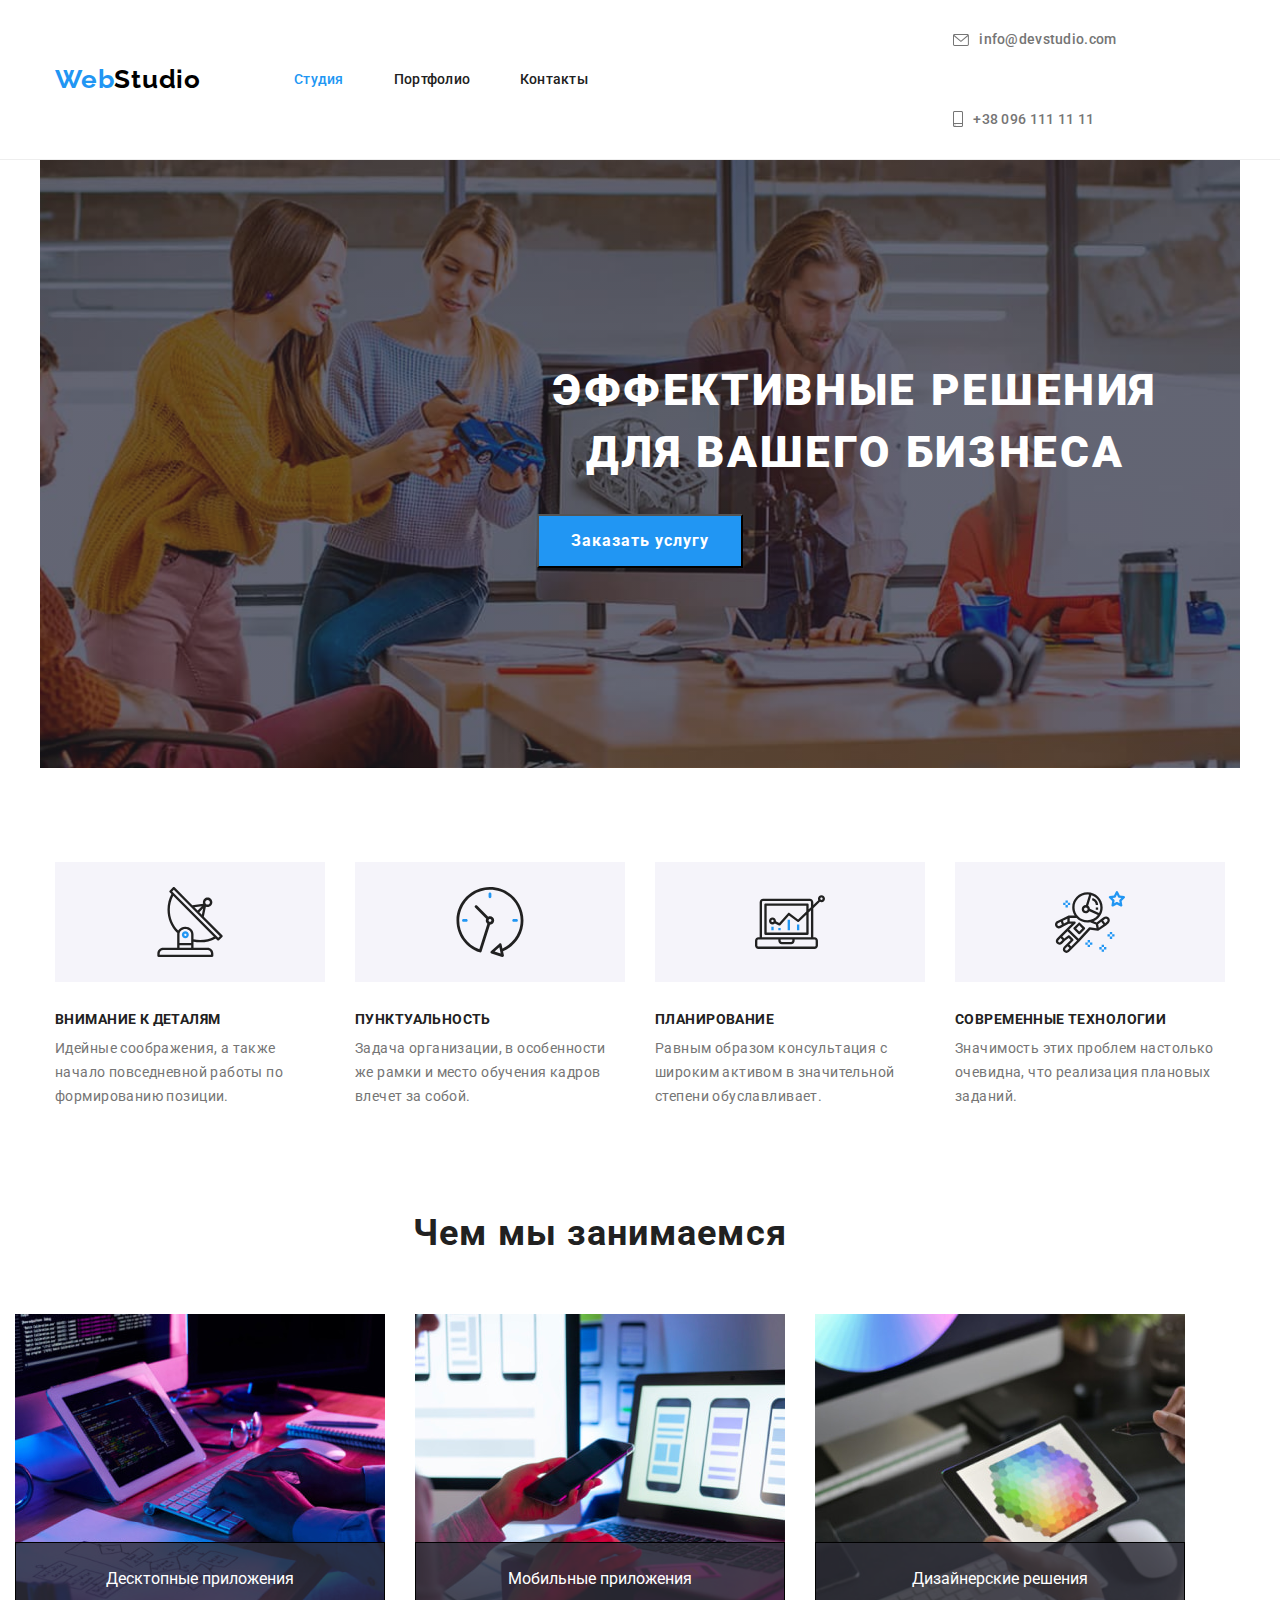
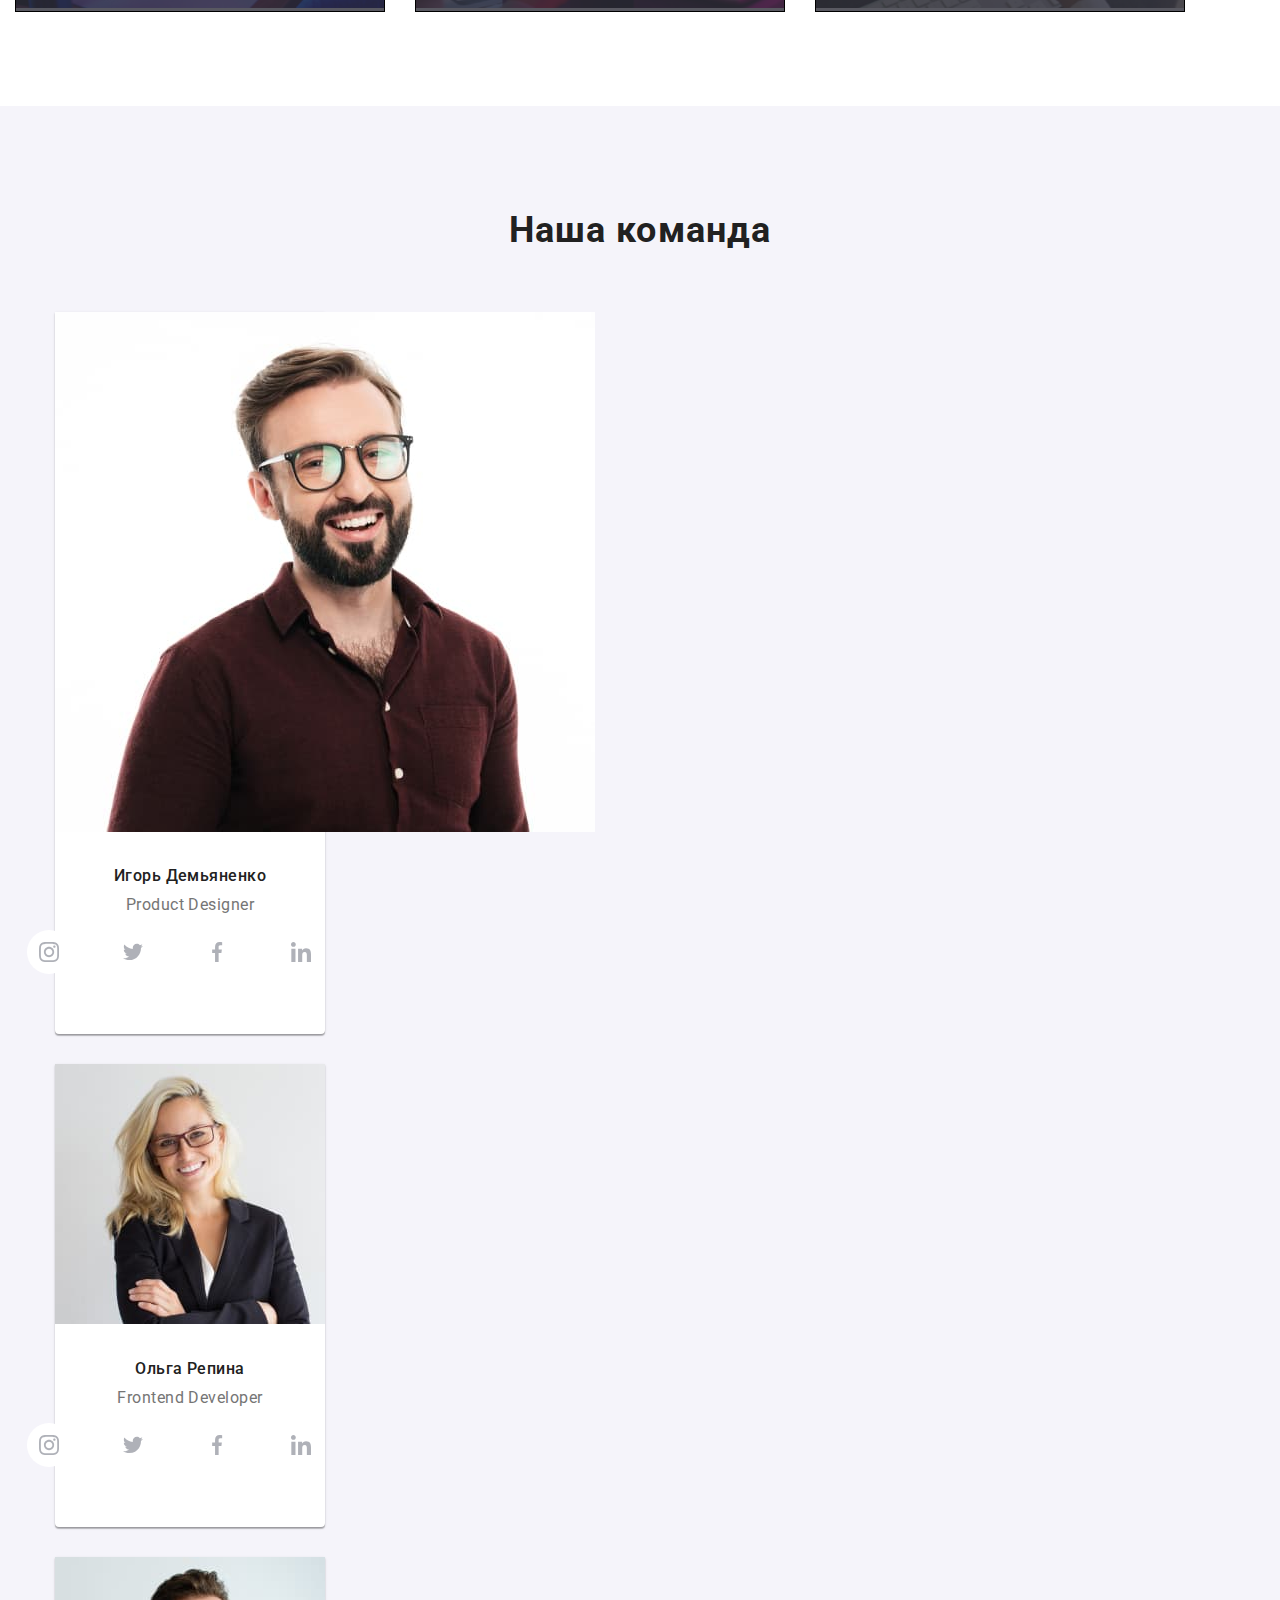
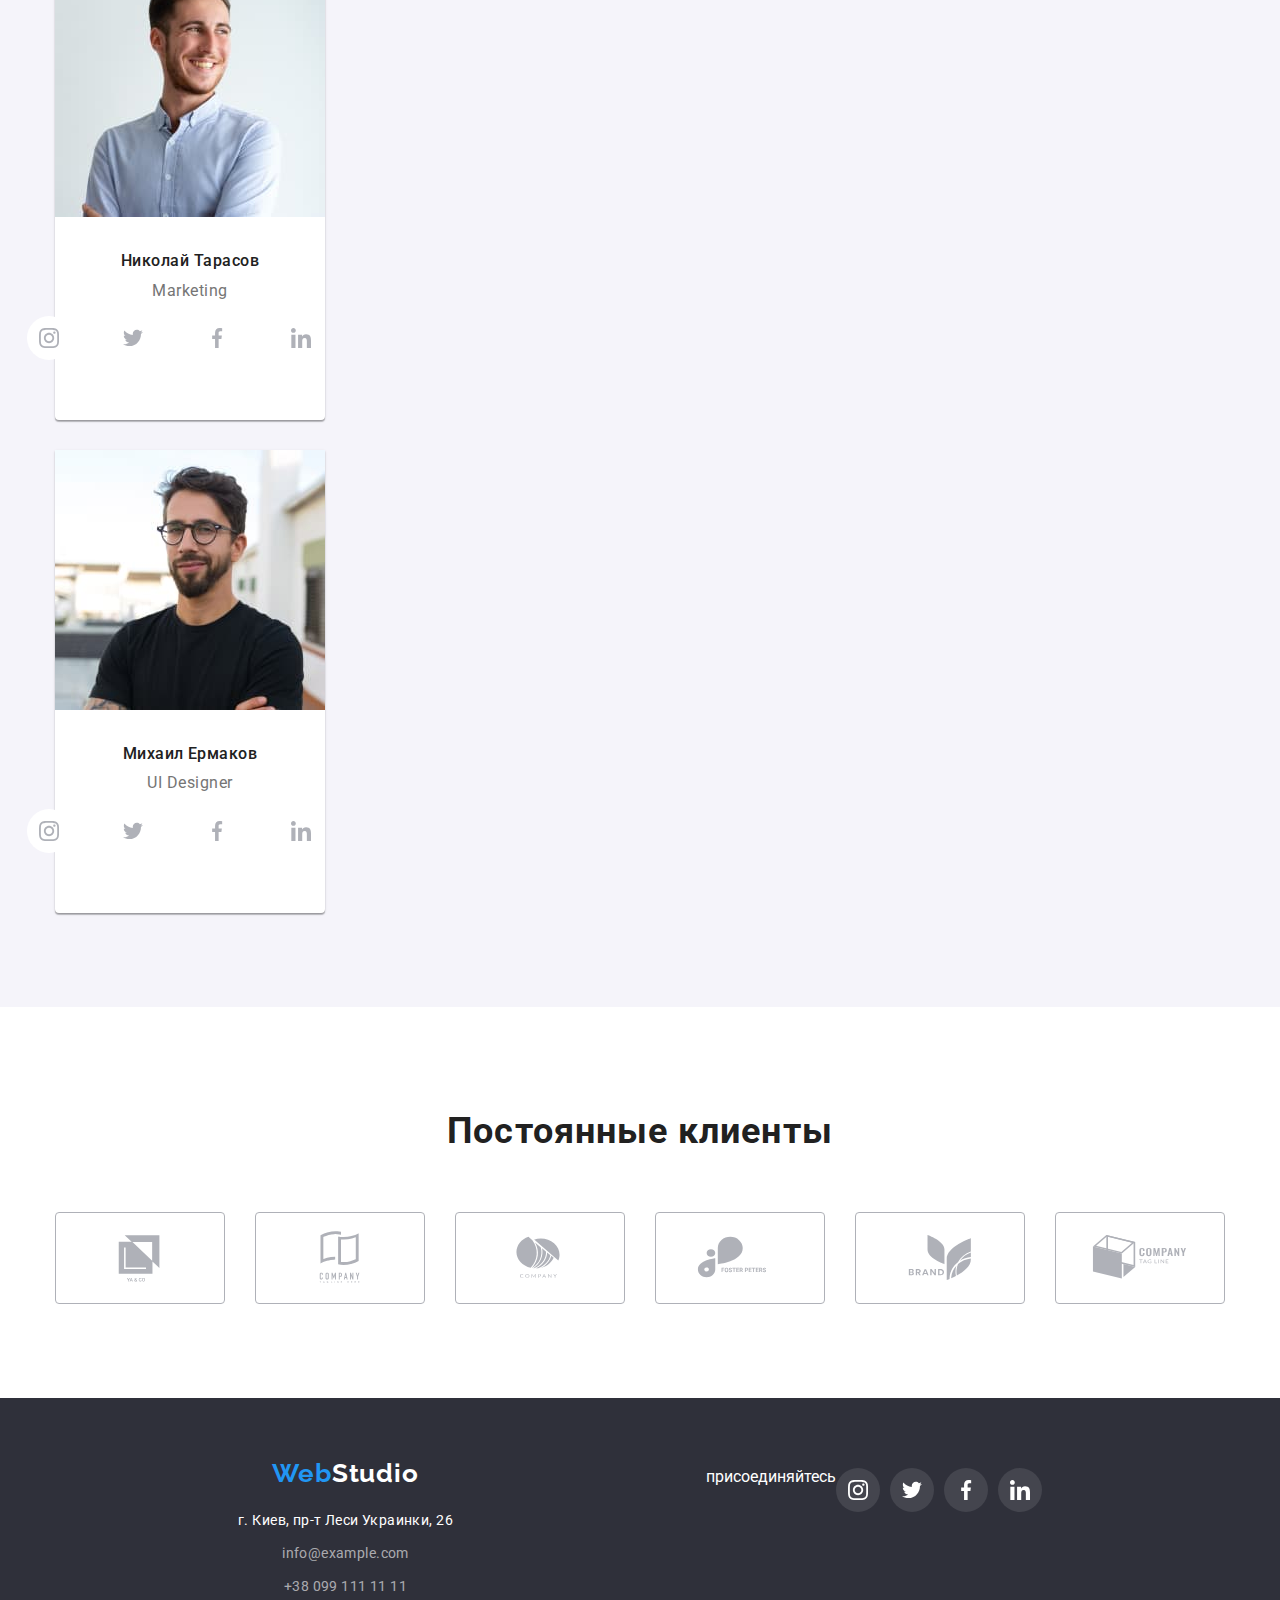
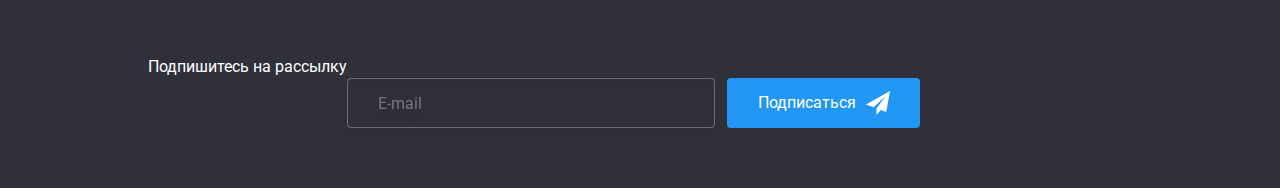
==== commit 12ddc889: "footer" ====
--- a/index.html
+++ b/index.html
@@ -72,29 +72,34 @@
 
       <!--Form for header-->
 
-      <div class="mob-menu" data-modal>
+      <div class="mob-menu is-hidden">
         <div class="container">
-          <button type="button" class="header-button-close" data-modal-close>
-            <svg class="header-btn-close" width="40" height="40">
-              <use href="./images/symbol-defs.svg#icon-menu-close-header"></use>
-            </svg>
-          </button>
-          <ul class="mob-site-nav">
-            <li>
-              <a href="./portfolio.html" class="mob-site-nav__current"
-                >Студия</a
-              >
-            </li>
-            <li>
-              <a href="./portfolio.html" class="mob-site-nav__portfolio"
-                >Портфолио</a
-              >
-            </li>
-            <li>
-              <a href="" class="mob-site-nav__contact">Контакты</a>
-            </li>
-          </ul>
-
+          <div class="mob-menu-top">
+            <button type="button" class="header-button-close" data-modal-close>
+              <svg class="header-btn-close" width="40" height="40">
+                <use
+                  href="./images/symbol-defs.svg#icon-menu-close-header"
+                ></use>
+              </svg>
+            </button>
+            <ul class="mob-site-nav">
+              <li>
+                <a href="./portfolio.html" class="mob-site-nav__current"
+                  >Студия</a
+                >
+              </li>
+              <li>
+                <a href="./portfolio.html" class="mob-site-nav__portfolio"
+                  >Портфолио</a
+                >
+              </li>
+              <li>
+                <a href="" class="mob-site-nav__contact">Контакты</a>
+              </li>
+            </ul>
+          </div>
+
+          <div class="mob-menu-nav"></div>
           <ul class="mob-contact-nav">
             <li>
               <a href="tel:+380961111111" class="mob-phone"
@@ -789,5 +794,6 @@
       </div>
     </div>
     <script src="./js/modal.js"></script>
+    <script src="./js/menu.js"></script>
   </body>
 </html>
--- a/css/main.min.css
+++ b/css/main.min.css
@@ -1,5 +1,5 @@
 :root{--primary-text-color: #ffffff;--title-text-color: #212121;--paragraph-text-color: #757575;--accent-color: #2196f3}.visually-hidden{clip:rect(0 0 0 0);clip-path:inset(50%);height:1px;overflow:hidden;position:absolute;white-space:nowrap;width:1px}body{font-family:Roboto, -apple-system, BlinkMacSystemFont, "Segoe UI", Oxygen,  Ubuntu, Cantarell, "Open Sans", "Helvetica Neue", sans-serif;color:var(--title-text-color);background-color:var(--primary-text-color)}body>a{font-family:Roboto, -apple-system, BlinkMacSystemFont, "Segoe UI", Oxygen,  Ubuntu, Cantarell, "Open Sans", "Helvetica Neue", sans-serif}h1,h2,h3,h4,h5,h6,p,ul{padding:0;margin:0;list-style:none}a{text-decoration:none}.container{width:100%;padding-left:15px;padding-right:15px;margin:0 auto}@media screen and (min-width: 480px){.container{max-width:480px}}@media screen and (min-width: 768px){.container{max-width:768px}}@media screen and (min-width: 1200px){.container{max-width:1200px}}.button{font-family:Roboto, -apple-system, BlinkMacSystemFont, "Segoe UI", Oxygen,- Ubuntu, Cantarell, "Open Sans", "Helvetica Neue", sans-serif;cursor:pointer}.button-primary{margin-top:30px;display:inline-block;padding:10px 32px;color:var(--primary-text-color);background-color:var(--accent-color);min-width:200px;font-style:normal;font-weight:700;font-size:16px;line-height:1.9;align-items:center;letter-spacing:0.06em;transition:background-color 250ms cubic-bezier(0.4, 0, 0.2, 1)}.button-primary:hover,.button-primary:focus{background-color:#188ce8}@media screen and (min-width: 768px){.button-primary{max-width:768px}}@media screen and (min-width: 1200px){.button-primary{max-width:1200px}}.button{padding:6px 22px;border:none}.button{color:var(--title-text-color);background-color:#f5f4fa;font-weight:500;font-size:16px;line-height:1.6;text-align:center;letter-spacing:0.03em;transition:color 250ms cubic-bezier(0.4, 0, 0.2, 1),box-shadow 250ms cubic-bezier(0.4, 0, 0.2, 1),background-color 250ms cubic-bezier(0.4, 0, 0.2, 1)}.button:hover,.button:focus{color:var(--primary-text-color);background-color:var(--accent-color)}.button-btn:hover,.butten-btn:focus{color:var(--primary-text-color);background-color:var(--accent-color);transition:color 250ms cubic-bezier(0.4, 0, 0.2, 1)}.backdrop{position:fixed;top:0;width:100%;height:100%;background-color:rgba(66,68,90,0.35);transition:opacity 250ms, visibility 250ms}.modal{position:absolute;width:550px;height:550px;top:50%;left:50%;background-color:#ffffff;border-radius:1px;transform:translate(-50%, -50%);padding:40px}.modal-close-button{width:70px;height:70px;border-radius:50%;position:absolute;top:10px;right:10px;width:30px;height:30px;border:1px solid rgba(0,0,0,0.1);background-color:transparent;fill:#000000}.modal-close-button:hover,.modal-close-button:focus{fill:var(--accent-color)}.is-hidden{opacity:0;pointer-events:none;visibility:hidden}.modal-title{font-size:20px;text-align:center;color:#212121;margin-bottom:12px;font-weight:700;letter-spacing:0.03em}.modal-field{margin-bottom:12px}.modal-input{width:100%;height:35px;border:1px solid rgba(0,0,0,0.14);border-radius:4px;padding-left:30px;margin-top:4px;outline:none;transition:border-color 250ms cubic-bezier(0.4, 0, 0.2, 1)}.modal-input:hover,.modal-input:focus{border-color:var(--accent-color);transition:border-color 250ms cubic-bezier(0.4, 0, 0.2, 1)}.modal-input:valid{border-color:#2196f3}.modal-button{width:200px;height:50px;color:var(--primary-text-color);background-color:var(--accent-color);border-radius:4px;border:1px solid #2196f3;margin-top:30px}.modal-button:hover,.modal-button:focus{background-color:#188ce8;transition:background-color 250ms cubic-bezier(0.4, 0, 0.2, 1)}button{display:flex;justify-content:center;align-items:center;margin:0 auto}.madal-label{font-size:12px;line-height:1.7px;letter-spacing:0.01em;color:#757575}.modal-text{width:100%;height:80px;border:1px solid rgba(0,0,0,0.14);border-radius:4px;padding:10px;margin-top:4px;resize:none;outline:none}.modal-text:hover,.modal-text:focus{border-color:var(--accent-color);transition:border-color 250ms cubic-bezier(0.4, 0, 0.2, 1)}.modal-input-wrap{position:relative}.input-icon{position:absolute;left:10px;top:50%;transform:translateY(-50%);transition:fill 250ms cubic-bezier(0.4, 0, 0.2, 1)}.modal-input:hover+.input-icon,.modal-input:focus+.input-icon{fill:var(--accent-color)}.check-text{font-size:14px;display:flex;align-items:center}.check-text::before{content:"";width:16px;height:15px;border:2px solid #212121;border-radius:4px;margin-right:8px}.input-check:checked+.check-text::before{background-color:var(--accent-color);border:none;background-image:url(../images/check.svg.svg);background-repeat:no-repeat;background-position:center}.input-check:focus+.check-text::before{border-color:var(--accent-color)}.input-contract{color:var(--accent-color);text-decoration:underline;margin-left:3px}.modal-text{height:120px}.header-container{display:flex;align-items:center}header{border-bottom:1px solid #eeeeee}.nav{display:flex;align-items:center;transition:color 250ms cubic-bezier(0.4, 0, 0.2, 1)}.logo{margin-right:93px}.logo__secondary{color:#000000;width:145px;font-family:Raleway;font-style:normal;font-weight:700;font-size:26px;line-height:1.2;letter-spacing:0.03em}.logo__text{color:var(--accent-color);width:145px;font-family:Raleway;font-style:normal;font-weight:700;font-size:26px;line-height:1.2;letter-spacing:0.03em}.site-nav{display:none}@media screen and (min-width: 768px){.site-nav{max-width:768px;display:flex}.site-nav li:not(:last-child){margin-right:50px}}@media screen and (min-width: 1200px){.site-nav{max-width:1200px;display:flex}.site-nav li:not(:last-child){margin-right:50px}}.site-nav__current{display:block;padding-top:32px;padding-bottom:32px;color:var(--accent-color);font-style:normal;font-weight:500;font-size:14px;line-height:1.1;letter-spacing:0.02em;position:relative;transition:color 250ms cubic-bezier(0.4, 0, 0.2, 1)}.site-nav__current:hover,.site-nav__current:focus{color:var(--accent-color)}.site-nav__current:hover::after,.site-nav__current:focus::after{content:"";position:absolute;width:100%;height:4px;border-radius:2px;background-color:var(--accent-color);bottom:0;display:block;transition:color 250ms cubic-bezier(0.4, 0, 0.2, 1)}.site-nav__portfolio{display:block;padding-top:32px;padding-bottom:32px;color:var(--title-text-color);width:76px;font-style:normal;font-weight:500;font-size:14px;line-height:1.1;letter-spacing:0.02em;position:relative;transition:color 250ms cubic-bezier(0.4, 0, 0.2, 1)}.site-nav__portfolio:hover,.site-nav__portfolio:focus{color:var(--accent-color)}.site-nav__portfolio:hover::after,.site-nav__portfolio:focus::after{content:"";position:absolute;width:100%;height:4px;border-radius:2px;background-color:var(--accent-color);transition:color 250ms cubic-bezier(0.4, 0, 0.2, 1);bottom:0;display:block}.site-nav__contact{display:block;padding-top:32px;padding-bottom:32px;color:var(--title-text-color);width:68px;font-style:normal;font-weight:500;font-size:14px;line-height:1.1;letter-spacing:0.02em;position:relative;transition:color 250ms cubic-bezier(0.4, 0, 0.2, 1)}.site-nav__contact:hover,.site-nav__contact:focus{color:var(--accent-color);transition:color 250ms cubic-bezier(0.4, 0, 0.2, 1)}.site-nav__contact:hover::after,.site-nav__contact:focus::after{content:"";position:absolute;width:100%;height:4px;border-radius:2px;background-color:var(--accent-color);bottom:0;display:block;transition:color 250ms cubic-bezier(0.4, 0, 0.2, 1)}.contact-nav{display:none}@media screen and (min-width: 768px){.contact-nav{max-width:768px;margin-left:auto;display:flex}.contact-nav li:not(:last-child){margin-right:50px}}@media screen and (min-width: 1200px){.contact-nav{max-width:1200px;margin-left:auto;display:flex}.contact-nav li:not(:last-child){margin-right:50px}}.mailto{display:flex;align-items:center;color:var(--paragraph-text-color);font-weight:500;font-size:14px;line-height:1.1;letter-spacing:0.02em;padding-top:32px;padding-bottom:32px;fill:#757575;transition:color 250ms cubic-bezier(0.4, 0, 0.2, 1)}.mailto:hover,.mailto:focus{color:var(--accent-color)}.mailto-icon{margin-right:10px}.mailto:hover .mailto-icon,.mailto:focus .mailto-icon{fill:var(--accent-color);transition:fill 250ms cubic-bezier(0.4, 0, 0.2, 1)}.phone{display:flex;align-items:center;color:var(--paragraph-text-color);font-style:normal;font-weight:500;font-size:14px;line-height:1.1;letter-spacing:0.02em;padding-top:32px;padding-bottom:32px;fill:#757575;transition:color 250ms cubic-bezier(0.4, 0, 0.2, 1)}.phone:hover,.phone:focus{color:var(--accent-color)}.phone-icon{margin-right:10px}.phone:hover .phone-icon,.phone:focus .phone-icon{fill:var(--accent-color);transition:fill 250ms cubic-bezier(0.4, 0, 0.2, 1)}.mob-menu{position:fixed;z-index:1;top:0;left:0;background-color:#ffffff;width:100vw;height:100vh;padding-top:48px;padding-bottom:48px}.mob-menu .container{display:block}@media screen and (min-width: 768px){.mob-menu{width:354px;display:none}}@media screen and (min-width: 1200px){.mob-menu{width:270px;display:none}}.header-button{display:block;margin-left:auto;border:none;background-color:#ffffff}@media screen and (min-width: 768px){.header-button{max-width:768px;display:none}}@media screen and (min-width: 1200px){.header-button{max-width:1200px;display:none}}.header-btn:hover,.header-btn:focus{color:var(--accent-color)}.header-button-close{border:none;background-color:#ffffff;margin-left:auto}.header-button-close{display:block;margin-left:auto;margin-bottom:30px}.header-btn-close{fill:#000000}.header-btn-close:hover,.header-btn-close:focus{color:var(--accent-color)}.mob-site-nav li:not(:last-child){margin-bottom:32px}.mob-site-nav__current{font-weight:500;font-size:40px;line-height:1.2px;text-align:center;letter-spacing:0.02em;color:#212121}.mob-site-nav__portfolio{font-weight:500;font-size:40px;line-height:1.2px;text-align:center;letter-spacing:0.02em;color:#212121}.mob-site-nav__contact{font-weight:500;font-size:40px;line-height:1.2px;text-align:center;letter-spacing:0.02em;color:#212121}.mob-phone{font-size:34px;line-height:40px;letter-spacing:0.02em;color:#2196f3}.mob-mailto{font-weight:500;font-size:24px;line-height:28px;letter-spacing:0.02em;color:#757575;display:block;margin-top:32px}.mob-title-soc-list{margin-top:64px}.mob-title-soc-item{font-weight:500;font-size:18px;line-height:22px;letter-spacing:0.02em;color:#2196f3}.mob-title-soc-link{display:flex;flex-direction:column;font-weight:500;font-size:18px;line-height:22px;letter-spacing:0.02em;color:#2196f3}.hero{background-color:#2f303a;text-align:center;background-image:linear-gradient(rgba(47,48,58,0.4), rgba(47,48,58,0.4)),url(../images/header.mob.jpg);background-repeat:no-repeat;width:100%;margin:0 auto;background-position:center;background-size:cover;padding:118px 60px 118px 60px}@media (min-device-pixel-ratio: 2), (min-resolution: 192dpi), (min-resolution: 2dppx){.hero .box{background-image:linear-gradient(rgba(47,48,58,0.4), rgba(47,48,58,0.4)),url(../images/header-mobx.jpg)}}@media screen and (min-width: 768px){.hero{max-width:768px;padding:118px 204px 118px 204px;background-image:linear-gradient(rgba(47,48,58,0.4), rgba(47,48,58,0.4)),url(../images/Header.tab.jpg)}}@media screen and (min-width: 768px) and (min-device-pixel-ratio: 2), screen and (min-width: 768px) and (min-resolution: 192dpi), screen and (min-width: 768px) and (min-resolution: 2dppx){.hero .box{background-image:linear-gradient(rgba(47,48,58,0.4), rgba(47,48,58,0.4)),url(../images/header-tabx.jpg)}}@media screen and (min-width: 1200px){.hero{max-width:1200px;padding:200px 452px 200px 452px;background-image:linear-gradient(rgba(47,48,58,0.4), rgba(47,48,58,0.4)),url(../images/Шапка.jpg)}}@media screen and (min-width: 1200px) and (min-device-pixel-ratio: 2), screen and (min-width: 1200px) and (min-resolution: 192dpi), screen and (min-width: 1200px) and (min-resolution: 2dppx){.hero .box{background-image:linear-gradient(rgba(47,48,58,0.4), rgba(47,48,58,0.4)),url(../images/header-deskx.jpg)}}.hero-title{margin:0 auto;color:var(--primary-text-color);width:360px;font-weight:900;font-size:26px;line-height:1.6px;text-align:center;letter-spacing:0.06em;text-transform:uppercase;background-repeat:no-repeat}@media screen and (min-width: 768px){.hero-title{max-width:768px}}@media screen and (min-width: 1200px){.hero-title{max-width:1200px;width:696px;font-size:44px;line-height:1.4}}.feature{padding-top:60px;padding-bottom:60px}@media screen and (min-width: 1200px){.feature{padding-top:94px;padding-bottom:94px}}.feature-ul{display:flex;flex-wrap:wrap;margin-right:-30px;margin-bottom:-30px}.feature-ul li{width:450px;margin-right:30px;margin-bottom:30px}@media screen and (min-width: 768px){.feature-ul li{width:354px}}@media screen and (min-width: 1200px){.feature-ul li{width:270px}}.feature-list{border-radius:1px}.feature-div{height:120px;width:100%;display:flex;align-items:center;justify-content:center;background-color:#f5f4fa;margin-bottom:30px}.feature-icon{position:absolute}.feature .title{display:flex;font-weight:700;font-size:14px;line-height:1.1;letter-spacing:0.03em;text-transform:uppercase}.title{text-align:center}@media screen and (min-width: 768px){.title{text-align:start}}@media screen and (min-width: 1200px){.title{text-align:start}}.subject{margin-top:10px;color:var(--paragraph-text-color);font-size:14px;line-height:1.7;letter-spacing:0.03em}.subject:not(:last-child){margin-bottom:30px}.work{display:none}@media screen and (min-width: 1200px){.work{max-width:1200px;display:flex;padding-bottom:94px}}.work-list{margin-bottom:50px;font-weight:700;font-size:36px;line-height:1.7;text-align:center;letter-spacing:0.03em}.work-pfoto{display:flex}.work-pfoto li:not(:last-child){margin-right:30px}.work-top-wrap{position:relative;overflow:hidden}.work-top-text{position:absolute;bottom:0;text-align:center;background-color:rgba(47,48,58,0.8);border:1px solid #000000;box-shadow:0px 4px 4px rgba(0,0,0,0.25);color:var(--primary-text-color);font-weight:400;padding-top:27px;width:370px;height:70px;transition:transform 500ms linear}.content{background-color:#f5f4fa;padding-top:60px;padding-bottom:60px}@media screen and (min-width: 1200px){.content{padding-top:94px;padding-bottom:94px}}.content-list{margin-bottom:50px;font-weight:700;font-size:36px;line-height:1.7;text-align:center;letter-spacing:0.03em}.content .title{font-weight:500;font-size:16px;line-height:1.2;text-align:center;letter-spacing:0.03em}.title-team{padding-top:30px;padding-bottom:30px}.lead-list{padding-bottom:30px}.lead{margin:0;margin-bottom:16px;color:var(--paragraph-text-color);font-weight:400;font-size:16px;line-height:1.2;text-align:center;letter-spacing:0.03em}.content-list-photo{display:flex;flex-wrap:wrap;margin-right:-30px;margin-bottom:-30px}@media screen and (min-width: 1200px){.content-list-photo{width:270px}}.content-photo:not(:last-child){margin-right:30px}.content-list-photo li{margin-right:30px;margin-bottom:30px}@media screen and (min-width: 768px){.content-list-photo li{width:354px}}@media screen and (min-width: 1200px){.content-list-photo li{width:270px}}.cart-bg{background:#ffffff;box-shadow:0px 1px 3px rgba(0,0,0,0.12),0px 1px 1px rgba(0,0,0,0.14),0px 2px 1px rgba(0,0,0,0.2);border-radius:0px 0px 4px 4px}.content-title{margin-bottom:10px}.title-soc-list{display:flex;justify-content:center}.title-soc-link{width:44px;height:44px;background-color:var(--primary-text-color);border-radius:50%;display:flex;justify-content:center;align-items:center;fill:#afb1b8;transition:background-color 250ms cubic-bezier(0.4, 0, 0.2, 1)}.title-soc-link:hover,.title-soc-link:focus{background-color:var(--accent-color)}.title-soc-icon{transition:fill 250ms cubic-bezier(0.4, 0, 0.2, 1)}.title-soc-link:hover .title-soc-icon,.title-soc-link:focus .title-soc-icon{fill:#ffffff;transition:fill 250ms cubic-bezier(0.4, 0, 0.2, 1)}.title-soc-item+.title-soc-item{margin-left:10px}.content-logo{padding-top:60px;padding-bottom:60px}@media screen and (min-width: 1200px){.content-logo{padding-top:94px;padding-bottom:94px}}.content-logo__companies{display:flex;justify-content:center;margin-bottom:50px;font-weight:700;font-size:36px;line-height:1.7;text-align:center;letter-spacing:0.03em}.content-logo__list{display:flex;flex-wrap:wrap;margin-right:-30px;margin-bottom:-30px}.content-logo__list li{width:210px;margin-right:30px;margin-bottom:30px}@media screen and (min-width: 768px){.content-logo__list li{width:226px}}@media screen and (min-width: 1200px){.content-logo__list li{width:170px}}.content-logo__link{display:flex;justify-content:center;align-items:center;border:1px solid #afb1b8;border-radius:4px;width:170px;height:92px;fill:#afb1b8;transition:fill 250ms cubic-bezier(0.4, 0, 0.2, 1),border 250ms cubic-bezier(0.4, 0, 0.2, 1)}.content-logo__link:hover,.content-logo__link:focus{border-color:var(--accent-color)}.content-logo__icon{transition:fill 250ms cubic-bezier(0.4, 0, 0.2, 1)}.content-logo__icon:hover,.content-logo__icon:focus{fill:var(--accent-color);transition:fill 250ms cubic-bezier(0.4, 0, 0.2, 1),background-color 250ms cubic-bezier(0.4, 0, 0.2, 1)}.content-logo__link:hover .content-logo__icon,.content-logo__link:focus .content-logo__icon{fill:var(--accent-color);transition:fill 250ms cubic-bezier(0.4, 0, 0.2, 1)}.content-logo__item:not(:last-child){margin-right:30px}footer{padding-top:60px;padding-bottom:60px;background-color:#2f303a}.footer-container{display:flex;align-items:baseline}.footer-box-hero{display:inline-block}.logo-footer{display:inline-block;margin-bottom:20px}.logo-studio{color:var(--primary-text-color);width:145px;font-family:Raleway;font-style:normal;font-weight:bold;font-size:26px;line-height:1.2;letter-spacing:0.03em}.address-footer li:not(:last-child){margin-bottom:9px}.footer-soc-text{color:var(--primary-text-color);font-family:inherit;justify-content:center;align-items:stretch}.search{color:var(--primary-text-color);width:231px;font-style:normal;font-weight:400;font-size:14px;line-height:1.7;letter-spacing:0.03em}.box{color:var(--primary-text-color);width:231px;font-style:normal;font-weight:400;font-size:14px;line-height:1.7;letter-spacing:0.03em}.box{color:rgba(255,255,255,0.6)}.footer-box{margin-left:70px;font-family:inherit;font-style:normal}.footer-soc-text{display:block;margin-bottom:20px}.footer-soc-list{display:flex;justify-content:center}.footer-soc-link{width:44px;height:44px;background-color:rgba(255,255,255,0.1);border-radius:50%;display:flex;justify-content:center;align-items:center;fill:#ffffff;transition:background-color 250ms cubic-bezier(0.4, 0, 0.2, 1)}.footer-soc-link:hover,.footer-soc-link:focus{background-color:var(--accent-color)}.footer-soc-item+.footer-soc-item{margin-left:10px}.footer-soc-link:hover .footer-soc-icon,.footer-soc-link:focus .footer-soc-icon{transition:background-color 250ms cubic-bezier(0.4, 0, 0.2, 1)}.footer-form{margin-left:93px}.footer-label{color:var(--primary-text-color)}.input-subscription{display:flex;margin-top:20px}.footer-input{width:368px;height:50px;border:1px solid rgba(255,255,255,0.3);border-radius:4px;padding-left:30px;margin-right:12px;outline:none;filter:drop-shadow(0px 4px 4px rgba(0,0,0,0.15));background-color:transparent}.footer-button{height:50px;padding:10px 28px 10px 29px;display:flex;justify-content:center;align-items:center;color:var(--primary-text-color);background-color:var(--accent-color);border-radius:4px;border-color:transparent;margin:0 auto}.footer-icon{margin-left:10px}.link-current-one{display:block;padding-top:32px;padding-bottom:32px;color:var(--title-text-color);width:49px;font-style:normal;font-weight:500;font-size:14px;line-height:1.1;letter-spacing:0.02em}.link-current-one:hover,.link-current-one:focus{color:var(--accent-color);transition:color 250ms cubic-bezier(0.4, 0, 0.2, 1)}.link-portfolio-one{display:block;padding-top:32px;padding-bottom:32px;color:var(--accent-color);width:76px;font-style:normal;font-weight:500;font-size:14px;line-height:1.1;letter-spacing:0.02em;transition:color 250ms cubic-bezier(0.4, 0, 0.2, 1)}.link-portfolio-one:hover,.link-portfolio-one:focus{color:var(--accent-color)}.section-hero-portfolio{padding-top:60px;padding-bottom:60px}@media screen and (min-width: 1200px){.section-hero-portfolio{padding-top:94px;padding-bottom:94px}}.list-ul{display:flex;flex-wrap:wrap;justify-content:center}.list-ul li:not(:last-child){margin-right:8px}.img-link{margin-top:34px;display:flex;flex-wrap:wrap}.img-link{display:flex;width:450px;margin-right:15px;margin-bottom:15px}@media screen and (min-width: 768px){.img-link{width:calc(100 / 2)-30px}}@media screen and (min-width: 1200px){.img-link{width:370px}}.flex-element{width:370px;margin-right:30px;margin-bottom:30px}.flex-element:nth-child(3n){margin-right:0}.flex-element:nth-last-child(-n+3){margin-bottom:0}.cart-bg-shadow{display:block;transition:box-shadow 250ms cubic-bezier(0.4, 0, 0.2, 1)}.cart-bg-shadow:hover,.cart-bg-shadow:focus{-webkit-box-shadow:-1px 11px 4px -3px rgba(66,68,90,0.35);-moz-box-shadow:-1px 11px 4px -3px rgba(66,68,90,0.35);box-shadow:-1px 11px 4px -3px rgba(66,68,90,0.35);border-radius:4px;transition:box-shadow 250ms cubic-bezier(0.4, 0, 0.2, 1)}.title-top-wrap{position:relative;overflow:hidden}.title-top-text{position:absolute;top:0;background-color:rgba(33,150,243,0.9);color:var(--primary-text-color);font-weight:400;font-size:18px;line-height:1.55;letter-spacing:0.03em;padding:63px 24px;transform:translateY(100%);transition:transform 500ms linear;overflow:hidden}.flex-element:hover .title-top-text,.flex-element:focus .title-top-text{transform:translateY(0%)}.img-portfolio{padding:20px 24px;border-right:1px solid #eeeeee;border-bottom:1px solid #eeeeee;border-left:1px solid #eeeeee}.title-second{margin-bottom:4px;width:450px;margin-right:15px;margin-bottom:15px}@media screen and (min-width: 768px){.title-second{width:354px}}@media screen and (min-width: 1200px){.title-second{width:370px}}.img-link .title{color:var(--title-text-color);font-weight:700;font-size:18px;line-height:2;letter-spacing:0.06em;text-align:start}.caption{color:var(--paragraph-text-color);font-weight:400;font-size:16px;line-height:1.9;letter-spacing:0.03em;width:450px;margin-right:15px;margin-bottom:15px}@media screen and (min-width: 768px){.caption{width:354px}}@media screen and (min-width: 1200px){.caption{width:370px}}
+ Ubuntu, Cantarell, "Open Sans", "Helvetica Neue", sans-serif;cursor:pointer}.button-primary{margin-top:30px;display:inline-block;padding:10px 32px;color:var(--primary-text-color);background-color:var(--accent-color);min-width:200px;font-style:normal;font-weight:700;font-size:16px;line-height:1.9;align-items:center;letter-spacing:0.06em;transition:background-color 250ms cubic-bezier(0.4, 0, 0.2, 1)}.button-primary:hover,.button-primary:focus{background-color:#188ce8}@media screen and (min-width: 768px){.button-primary{max-width:768px}}@media screen and (min-width: 1200px){.button-primary{max-width:1200px}}.button{padding:6px 22px;border:none}.button{color:var(--title-text-color);background-color:#f5f4fa;font-weight:500;font-size:16px;line-height:1.6;text-align:center;letter-spacing:0.03em;transition:color 250ms cubic-bezier(0.4, 0, 0.2, 1),box-shadow 250ms cubic-bezier(0.4, 0, 0.2, 1),background-color 250ms cubic-bezier(0.4, 0, 0.2, 1)}.button:hover,.button:focus{color:var(--primary-text-color);background-color:var(--accent-color)}.button-btn:hover,.butten-btn:focus{color:var(--primary-text-color);background-color:var(--accent-color);transition:color 250ms cubic-bezier(0.4, 0, 0.2, 1)}.backdrop{position:fixed;top:0;width:100%;height:100%;background-color:rgba(66,68,90,0.35);transition:opacity 250ms, visibility 250ms}.modal{position:absolute;width:550px;height:550px;top:50%;left:50%;background-color:#ffffff;border-radius:1px;transform:translate(-50%, -50%);padding:40px}.modal-close-button{width:70px;height:70px;border-radius:50%;position:absolute;top:10px;right:10px;width:30px;height:30px;border:1px solid rgba(0,0,0,0.1);background-color:transparent;fill:#000000}.modal-close-button:hover,.modal-close-button:focus{fill:var(--accent-color)}.is-hidden{opacity:0;pointer-events:none;visibility:hidden}.modal-title{font-size:20px;text-align:center;color:#212121;margin-bottom:12px;font-weight:700;letter-spacing:0.03em}.modal-field{margin-bottom:12px}.modal-input{width:100%;height:35px;border:1px solid rgba(0,0,0,0.14);border-radius:4px;padding-left:30px;margin-top:4px;outline:none;transition:border-color 250ms cubic-bezier(0.4, 0, 0.2, 1)}.modal-input:hover,.modal-input:focus{border-color:var(--accent-color);transition:border-color 250ms cubic-bezier(0.4, 0, 0.2, 1)}.modal-input:valid{border-color:#2196f3}.modal-button{width:200px;height:50px;color:var(--primary-text-color);background-color:var(--accent-color);border-radius:4px;border:1px solid #2196f3;margin-top:30px}.modal-button:hover,.modal-button:focus{background-color:#188ce8;transition:background-color 250ms cubic-bezier(0.4, 0, 0.2, 1)}button{display:flex;justify-content:center;align-items:center}.madal-label{font-size:12px;line-height:1.7px;letter-spacing:0.01em;color:#757575}.modal-text{width:100%;height:80px;border:1px solid rgba(0,0,0,0.14);border-radius:4px;padding:10px;margin-top:4px;resize:none;outline:none}.modal-text:hover,.modal-text:focus{border-color:var(--accent-color);transition:border-color 250ms cubic-bezier(0.4, 0, 0.2, 1)}.modal-input-wrap{position:relative}.input-icon{position:absolute;left:10px;top:50%;transform:translateY(-50%);transition:fill 250ms cubic-bezier(0.4, 0, 0.2, 1)}.modal-input:hover+.input-icon,.modal-input:focus+.input-icon{fill:var(--accent-color)}.check-text{font-size:14px;display:flex;align-items:center}.check-text::before{content:"";width:16px;height:15px;border:2px solid #212121;border-radius:4px;margin-right:8px}.input-check:checked+.check-text::before{background-color:var(--accent-color);border:none;background-image:url(../images/check.svg.svg);background-repeat:no-repeat;background-position:center}.input-check:focus+.check-text::before{border-color:var(--accent-color)}.input-contract{color:var(--accent-color);text-decoration:underline;margin-left:3px}.modal-text{height:120px}.header-container{display:flex;align-items:center}header{border-bottom:1px solid #eeeeee}.nav{display:flex;align-items:center;transition:color 250ms cubic-bezier(0.4, 0, 0.2, 1);width:100%}.logo{margin-right:93px}.logo__secondary{color:#000000;width:145px;font-family:Raleway;font-style:normal;font-weight:700;font-size:26px;line-height:1.2;letter-spacing:0.03em}.logo__text{color:var(--accent-color);width:145px;font-family:Raleway;font-style:normal;font-weight:700;font-size:26px;line-height:1.2;letter-spacing:0.03em}.site-nav{display:none}@media screen and (min-width: 768px){.site-nav{max-width:768px;display:flex}.site-nav li:not(:last-child){margin-right:50px}}@media screen and (min-width: 1200px){.site-nav{max-width:1200px;display:flex}.site-nav li:not(:last-child){margin-right:50px}}.site-nav__current{display:block;padding-top:32px;padding-bottom:32px;color:var(--accent-color);font-style:normal;font-weight:500;font-size:14px;line-height:1.1;letter-spacing:0.02em;position:relative;transition:color 250ms cubic-bezier(0.4, 0, 0.2, 1)}.site-nav__current:hover,.site-nav__current:focus{color:var(--accent-color)}.site-nav__current:hover::after,.site-nav__current:focus::after{content:"";position:absolute;width:100%;height:4px;border-radius:2px;background-color:var(--accent-color);bottom:0;display:block;transition:color 250ms cubic-bezier(0.4, 0, 0.2, 1)}.site-nav__portfolio{display:block;padding-top:32px;padding-bottom:32px;color:var(--title-text-color);width:76px;font-style:normal;font-weight:500;font-size:14px;line-height:1.1;letter-spacing:0.02em;position:relative;transition:color 250ms cubic-bezier(0.4, 0, 0.2, 1)}.site-nav__portfolio:hover,.site-nav__portfolio:focus{color:var(--accent-color)}.site-nav__portfolio:hover::after,.site-nav__portfolio:focus::after{content:"";position:absolute;width:100%;height:4px;border-radius:2px;background-color:var(--accent-color);transition:color 250ms cubic-bezier(0.4, 0, 0.2, 1);bottom:0;display:block}.site-nav__contact{display:block;padding-top:32px;padding-bottom:32px;color:var(--title-text-color);width:68px;font-style:normal;font-weight:500;font-size:14px;line-height:1.1;letter-spacing:0.02em;position:relative;transition:color 250ms cubic-bezier(0.4, 0, 0.2, 1)}.site-nav__contact:hover,.site-nav__contact:focus{color:var(--accent-color);transition:color 250ms cubic-bezier(0.4, 0, 0.2, 1)}.site-nav__contact:hover::after,.site-nav__contact:focus::after{content:"";position:absolute;width:100%;height:4px;border-radius:2px;background-color:var(--accent-color);bottom:0;display:block;transition:color 250ms cubic-bezier(0.4, 0, 0.2, 1)}.contact-nav{display:none}@media screen and (min-width: 768px){.contact-nav{max-width:768px;margin-left:auto;display:flex;flex-wrap:wrap}.contact-nav li:not(:last-child){margin-right:50px}}@media screen and (min-width: 1200px){.contact-nav{max-width:1200px;margin-left:auto;display:flex}.contact-nav li:not(:last-child){margin-right:50px}}.mailto{display:flex;align-items:center;color:var(--paragraph-text-color);font-weight:500;font-size:14px;line-height:1.1;letter-spacing:0.02em;padding-top:32px;padding-bottom:32px;fill:#757575;transition:color 250ms cubic-bezier(0.4, 0, 0.2, 1)}.mailto:hover,.mailto:focus{color:var(--accent-color)}.mailto-icon{margin-right:10px}.mailto:hover .mailto-icon,.mailto:focus .mailto-icon{fill:var(--accent-color);transition:fill 250ms cubic-bezier(0.4, 0, 0.2, 1)}.phone{display:flex;align-items:center;color:var(--paragraph-text-color);font-style:normal;font-weight:500;font-size:14px;line-height:1.1;letter-spacing:0.02em;padding-top:32px;padding-bottom:32px;fill:#757575;transition:color 250ms cubic-bezier(0.4, 0, 0.2, 1)}.phone:hover,.phone:focus{color:var(--accent-color)}.phone-icon{margin-right:10px}.phone:hover .phone-icon,.phone:focus .phone-icon{fill:var(--accent-color);transition:fill 250ms cubic-bezier(0.4, 0, 0.2, 1)}.mob-menu{position:fixed;z-index:1;top:0;left:0;background-color:#ffffff;width:100vw;height:100vh;padding-top:48px;padding-bottom:48px}.mob-menu .container{overflow-y:auto;display:flex;flex-direction:column;height:100%;justify-content:space-between}@media screen and (min-width: 768px){.mob-menu{width:354px;display:none}}@media screen and (min-width: 1200px){.mob-menu{width:270px;display:none}}.header-button{display:block;margin-left:auto;border:none;background-color:#ffffff}@media screen and (min-width: 768px){.header-button{max-width:768px;display:none}}@media screen and (min-width: 1200px){.header-button{max-width:1200px;display:none}}.header-btn:hover,.header-btn:focus{color:var(--accent-color);transition:color 250ms cubic-bezier(0.4, 0, 0.2, 1)}.header-button-close{border:none;background-color:#ffffff}.header-button-close{display:block;margin-left:auto;margin-bottom:30px}.header-btn-close{fill:#000000}.header-btn-close:hover,.header-btn-close:focus{color:var(--accent-color);transition:color 250ms cubic-bezier(0.4, 0, 0.2, 1)}.mob-site-nav li:not(:last-child){margin-bottom:32px}.mob-site-nav__current{font-weight:500;font-size:40px;line-height:1.2px;text-align:center;letter-spacing:0.02em;color:#212121}.mob-site-nav__current:hover,.mob-site-nav__current:focus{color:var(--accent-color)}.mob-site-nav__portfolio{font-weight:500;font-size:40px;line-height:1.2px;text-align:center;letter-spacing:0.02em;color:#212121}.mob-site-nav__portfolio:hover,.mob-site-nav__portfolio:focus{color:var(--accent-color)}.mob-site-nav__contact{font-weight:500;font-size:40px;line-height:1.2px;text-align:center;letter-spacing:0.02em;color:#212121}.mob-site-nav__contact:hover,.mob-site-nav__contact:focus{color:var(--accent-color)}.mob-phone{font-size:34px;line-height:1.17px;letter-spacing:0.02em;color:#2196f3}.mob-mailto{font-weight:500;font-size:24px;line-height:1.7px;letter-spacing:0.02em;color:#757575;display:block;margin-top:32px}.mob-title-soc-list{display:flex;margin-top:64px}.mob-title-soc-item{font-weight:500;font-size:18px;line-height:22px;letter-spacing:0.02em;color:#2196f3}.mob-title-soc-link{display:flex;flex-direction:column;font-weight:500;font-size:18px;line-height:1.2px;letter-spacing:0.02em;color:#2196f3}.mob-title-soc-link{position:relative;padding-right:10px}.mob-title-soc-link::after{content:"";position:absolute;width:22px;height:0px;border-right:1px solid rgba(33,33,33,0.2);transform:rotate(90deg);left:0}.no-scroll{overflow:hidden}.hero{background-color:#2f303a;text-align:center;background-image:linear-gradient(rgba(47,48,58,0.4), rgba(47,48,58,0.4)),url(../images/header.mob.jpg);background-repeat:no-repeat;width:100%;margin:0 auto;background-position:center;background-size:cover;padding:118px 60px 118px 60px}@media (min-device-pixel-ratio: 2), (min-resolution: 192dpi), (min-resolution: 2dppx){.hero .box{background-image:linear-gradient(rgba(47,48,58,0.4), rgba(47,48,58,0.4)),url(../images/header-mobx.jpg)}}@media screen and (min-width: 768px){.hero{max-width:768px;padding:118px 204px 118px 204px;background-image:linear-gradient(rgba(47,48,58,0.4), rgba(47,48,58,0.4)),url(../images/Header.tab.jpg)}}@media screen and (min-width: 768px) and (min-device-pixel-ratio: 2), screen and (min-width: 768px) and (min-resolution: 192dpi), screen and (min-width: 768px) and (min-resolution: 2dppx){.hero .box{background-image:linear-gradient(rgba(47,48,58,0.4), rgba(47,48,58,0.4)),url(../images/header-tabx.jpg)}}@media screen and (min-width: 1200px){.hero{max-width:1200px;padding:200px 452px 200px 452px;background-image:linear-gradient(rgba(47,48,58,0.4), rgba(47,48,58,0.4)),url(../images/Шапка.jpg)}}@media screen and (min-width: 1200px) and (min-device-pixel-ratio: 2), screen and (min-width: 1200px) and (min-resolution: 192dpi), screen and (min-width: 1200px) and (min-resolution: 2dppx){.hero .box{background-image:linear-gradient(rgba(47,48,58,0.4), rgba(47,48,58,0.4)),url(../images/header-deskx.jpg)}}.hero-title{margin:0 auto;color:var(--primary-text-color);width:360px;font-weight:900;font-size:26px;line-height:1.6px;text-align:center;letter-spacing:0.06em;text-transform:uppercase;background-repeat:no-repeat}@media screen and (min-width: 768px){.hero-title{max-width:768px}}@media screen and (min-width: 1200px){.hero-title{max-width:1200px;width:696px;font-size:44px;line-height:1.4}}.feature{padding-top:60px;padding-bottom:60px}@media screen and (min-width: 1200px){.feature{padding-top:94px;padding-bottom:94px}}.feature-ul{display:flex;flex-wrap:wrap;margin-right:-30px;margin-bottom:-30px}.feature-ul li{width:450px;margin-right:30px;margin-bottom:30px}@media screen and (min-width: 768px){.feature-ul li{width:354px}}@media screen and (min-width: 1200px){.feature-ul li{width:270px}}.feature-list{border-radius:1px}.feature-div{height:120px;width:100%;display:flex;align-items:center;justify-content:center;background-color:#f5f4fa;margin-bottom:30px}.feature-icon{position:absolute}.feature .title{display:flex;font-weight:700;font-size:14px;line-height:1.1;letter-spacing:0.03em;text-transform:uppercase}.title{text-align:center}@media screen and (min-width: 768px){.title{text-align:start}}@media screen and (min-width: 1200px){.title{text-align:start}}.subject{margin-top:10px;color:var(--paragraph-text-color);font-size:14px;line-height:1.7;letter-spacing:0.03em}.subject:not(:last-child){margin-bottom:30px}.work{display:none}@media screen and (min-width: 1200px){.work{max-width:1200px;display:flex;padding-bottom:94px}}.work-list{margin-bottom:50px;font-weight:700;font-size:36px;line-height:1.7;text-align:center;letter-spacing:0.03em}.work-pfoto{display:flex}.work-pfoto li:not(:last-child){margin-right:30px}.work-top-wrap{position:relative;overflow:hidden}.work-top-text{position:absolute;bottom:0;text-align:center;background-color:rgba(47,48,58,0.8);border:1px solid #000000;box-shadow:0px 4px 4px rgba(0,0,0,0.25);color:var(--primary-text-color);font-weight:400;padding-top:27px;width:370px;height:70px;transition:transform 500ms linear}.content{background-color:#f5f4fa;padding-top:60px;padding-bottom:60px}@media screen and (min-width: 1200px){.content{padding-top:94px;padding-bottom:94px}}.content-list{margin-bottom:50px;font-weight:700;font-size:36px;line-height:1.7;text-align:center;letter-spacing:0.03em}.content .title{font-weight:500;font-size:16px;line-height:1.2;text-align:center;letter-spacing:0.03em}.title-team{padding-top:30px;padding-bottom:30px}.lead-list{padding-bottom:30px}.lead{margin:0;margin-bottom:16px;color:var(--paragraph-text-color);font-weight:400;font-size:16px;line-height:1.2;text-align:center;letter-spacing:0.03em}.content-list-photo{display:flex;flex-wrap:wrap;margin-right:-30px;margin-bottom:-30px}@media screen and (min-width: 1200px){.content-list-photo{width:270px}}.content-photo:not(:last-child){margin-right:30px}.content-list-photo li{margin-right:30px;margin-bottom:30px}@media screen and (min-width: 768px){.content-list-photo li{width:354px}}@media screen and (min-width: 1200px){.content-list-photo li{width:270px}}.cart-bg{background:#ffffff;box-shadow:0px 1px 3px rgba(0,0,0,0.12),0px 1px 1px rgba(0,0,0,0.14),0px 2px 1px rgba(0,0,0,0.2);border-radius:0px 0px 4px 4px}.content-title{margin-bottom:10px}.title-soc-list{display:flex;justify-content:center}.title-soc-link{width:44px;height:44px;background-color:var(--primary-text-color);border-radius:50%;display:flex;justify-content:center;align-items:center;fill:#afb1b8;transition:background-color 250ms cubic-bezier(0.4, 0, 0.2, 1)}.title-soc-link:hover,.title-soc-link:focus{background-color:var(--accent-color)}.title-soc-icon{transition:fill 250ms cubic-bezier(0.4, 0, 0.2, 1)}.title-soc-link:hover .title-soc-icon,.title-soc-link:focus .title-soc-icon{fill:#ffffff;transition:fill 250ms cubic-bezier(0.4, 0, 0.2, 1)}.title-soc-item+.title-soc-item{margin-left:10px}.content-logo{padding-top:60px;padding-bottom:60px}@media screen and (min-width: 1200px){.content-logo{padding-top:94px;padding-bottom:94px}}.content-logo__companies{display:flex;justify-content:center;margin-bottom:50px;font-weight:700;font-size:36px;line-height:1.7;text-align:center;letter-spacing:0.03em}.content-logo__list{display:flex;flex-wrap:wrap;margin-right:-30px;margin-bottom:-30px}.content-logo__list li{width:210px;margin-right:30px;margin-bottom:30px}@media screen and (min-width: 768px){.content-logo__list li{width:226px}}@media screen and (min-width: 1200px){.content-logo__list li{width:170px}}.content-logo__link{display:flex;justify-content:center;align-items:center;border:1px solid #afb1b8;border-radius:4px;width:170px;height:92px;fill:#afb1b8;transition:fill 250ms cubic-bezier(0.4, 0, 0.2, 1),border 250ms cubic-bezier(0.4, 0, 0.2, 1)}.content-logo__link:hover,.content-logo__link:focus{border-color:var(--accent-color)}.content-logo__icon{transition:fill 250ms cubic-bezier(0.4, 0, 0.2, 1)}.content-logo__icon:hover,.content-logo__icon:focus{fill:var(--accent-color);transition:fill 250ms cubic-bezier(0.4, 0, 0.2, 1),background-color 250ms cubic-bezier(0.4, 0, 0.2, 1)}.content-logo__link:hover .content-logo__icon,.content-logo__link:focus .content-logo__icon{fill:var(--accent-color);transition:fill 250ms cubic-bezier(0.4, 0, 0.2, 1)}.content-logo__item:not(:last-child){margin-right:30px}footer{padding-top:60px;padding-bottom:60px;background-color:#2f303a}@media screen and (min-width: 768px){.footer-container{max-width:768px;display:flex;flex-wrap:wrap}}@media screen and (min-width: 1200px){.footer-container{max-width:1200px;display:flex;align-items:baseline}}.footer-box-hero{text-align:center;justify-content:center;margin-right:auto;margin-left:auto}@media screen and (min-width: 320px){.footer-box-hero{max-width:480px;margin-bottom:60px}}@media screen and (min-width: 768px){.footer-box-hero{max-width:768px;display:inline-block}}@media screen and (min-width: 1200px){.footer-box-hero{max-width:1200px;display:inline-block}}.logo-footer{display:inline-block;margin-bottom:20px}.logo-studio{color:var(--primary-text-color);width:145px;font-family:Raleway;font-style:normal;font-weight:bold;font-size:26px;line-height:1.2;letter-spacing:0.03em}.address-footer li:not(:last-child){margin-bottom:9px}.footer-soc-text{color:var(--primary-text-color);font-family:inherit;justify-content:center;align-items:stretch}.search{color:var(--primary-text-color);width:231px;font-style:normal;font-weight:400;font-size:14px;line-height:1.7;letter-spacing:0.03em}.box{color:var(--primary-text-color);width:231px;font-style:normal;font-weight:400;font-size:14px;line-height:1.7;letter-spacing:0.03em}.box{color:rgba(255,255,255,0.6)}.footer-box{text-align:center;justify-content:center;margin-right:auto;margin-left:auto}@media screen and (min-width: 320px){.footer-box{max-width:480px;margin-bottom:60px}}@media screen and (min-width: 768px){.footer-box{display:flex;max-width:768px;margin-left:70px;font-family:inherit;font-style:normal}}@media screen and (min-width: 1200px){.footer-box{display:flex;max-width:1200px;margin-left:70px;font-family:inherit;font-style:normal}}.footer-soc-text{display:block;margin-bottom:20px}.footer-soc-list{display:flex;justify-content:center}.footer-soc-link{width:44px;height:44px;background-color:rgba(255,255,255,0.1);border-radius:50%;display:flex;justify-content:center;align-items:center;fill:#ffffff;transition:background-color 250ms cubic-bezier(0.4, 0, 0.2, 1)}.footer-soc-link:hover,.footer-soc-link:focus{background-color:var(--accent-color)}.footer-soc-item+.footer-soc-item{margin-left:10px}.footer-soc-link:hover .footer-soc-icon,.footer-soc-link:focus .footer-soc-icon{transition:background-color 250ms cubic-bezier(0.4, 0, 0.2, 1)}.footer-form{text-align:center;justify-content:center;margin-right:auto;margin-left:auto;align-items:unset}@media screen and (min-width: 768px){.footer-form{max-width:768px;margin-left:93px;display:flex;flex-wrap:wrap}}@media screen and (min-width: 1200px){.footer-form{max-width:1200px;margin-left:93px}}.footer-label{color:var(--primary-text-color)}.input-subscription{display:flex;margin-top:20px}.footer-input{width:368px;height:50px;border:1px solid rgba(255,255,255,0.3);border-radius:4px;padding-left:30px;margin-right:12px;outline:none;filter:drop-shadow(0px 4px 4px rgba(0,0,0,0.15));background-color:transparent}.footer-button{height:50px;padding:10px 28px 10px 29px;display:flex;justify-content:center;align-items:center;color:var(--primary-text-color);background-color:var(--accent-color);border-radius:4px;border-color:transparent;margin:0 auto}.footer-button{text-align:center;justify-content:center;margin-right:auto;margin-left:auto}@media screen and (min-width: 320px){.footer-button{max-width:480px;display:flex;flex-wrap:wrap}}@media screen and (min-width: 768px){.footer-button{max-width:768px;display:flex;flex-wrap:wrap}}@media screen and (min-width: 1200px){.footer-button{max-width:1200px}}.footer-icon{margin-left:10px}.link-current-one{display:block;padding-top:32px;padding-bottom:32px;color:var(--title-text-color);width:49px;font-style:normal;font-weight:500;font-size:14px;line-height:1.1;letter-spacing:0.02em}.link-current-one:hover,.link-current-one:focus{color:var(--accent-color);transition:color 250ms cubic-bezier(0.4, 0, 0.2, 1)}.link-portfolio-one{display:block;padding-top:32px;padding-bottom:32px;color:var(--accent-color);width:76px;font-style:normal;font-weight:500;font-size:14px;line-height:1.1;letter-spacing:0.02em;transition:color 250ms cubic-bezier(0.4, 0, 0.2, 1)}.link-portfolio-one:hover,.link-portfolio-one:focus{color:var(--accent-color)}.section-hero-portfolio{padding-top:60px;padding-bottom:60px}@media screen and (min-width: 1200px){.section-hero-portfolio{padding-top:94px;padding-bottom:94px}}.list-ul{display:flex;flex-wrap:wrap;justify-content:center}.list-ul li:not(:last-child){margin-right:8px}.img-link{margin-top:34px;display:flex;flex-wrap:wrap}.img-link li{display:flex;flex-direction:column;margin-right:15px;margin-bottom:15px}@media screen and (min-width: 768px){.img-link li{width:calc(100 / 2)-30px}}@media screen and (min-width: 1200px){.img-link li{width:370px}}.flex-element{width:370px;margin-right:30px;margin-bottom:30px}.flex-element:nth-child(3n){margin-right:0}.flex-element:nth-last-child(-n+3){margin-bottom:0}.cart-bg-shadow{display:block;transition:box-shadow 250ms cubic-bezier(0.4, 0, 0.2, 1)}.cart-bg-shadow:hover,.cart-bg-shadow:focus{-webkit-box-shadow:-1px 11px 4px -3px rgba(66,68,90,0.35);-moz-box-shadow:-1px 11px 4px -3px rgba(66,68,90,0.35);box-shadow:-1px 11px 4px -3px rgba(66,68,90,0.35);border-radius:4px;transition:box-shadow 250ms cubic-bezier(0.4, 0, 0.2, 1)}.title-top-wrap{position:relative;overflow:hidden}.title-top-text{position:absolute;top:0;background-color:rgba(33,150,243,0.9);color:var(--primary-text-color);font-weight:400;font-size:18px;line-height:1.55;letter-spacing:0.03em;padding:63px 24px;transform:translateY(100%);transition:transform 500ms linear;overflow:hidden}.flex-element:hover .title-top-text,.flex-element:focus .title-top-text{transform:translateY(0%)}.img-portfolio{padding:20px 24px;border-right:1px solid #eeeeee;border-bottom:1px solid #eeeeee;border-left:1px solid #eeeeee;flex-grow:1}.title-second{margin-bottom:4px;width:450px;margin-right:15px;margin-bottom:15px}@media screen and (min-width: 768px){.title-second{width:354px}}@media screen and (min-width: 1200px){.title-second{width:370px}}.img-link .title{color:var(--title-text-color);font-weight:700;font-size:18px;line-height:2;letter-spacing:0.06em;text-align:start}.caption{color:var(--paragraph-text-color);font-weight:400;font-size:16px;line-height:1.9;letter-spacing:0.03em;width:450px;margin-right:15px;margin-bottom:15px}@media screen and (min-width: 768px){.caption{width:354px}}@media screen and (min-width: 1200px){.caption{width:370px}}
 /*# sourceMappingURL=main.min.css.map */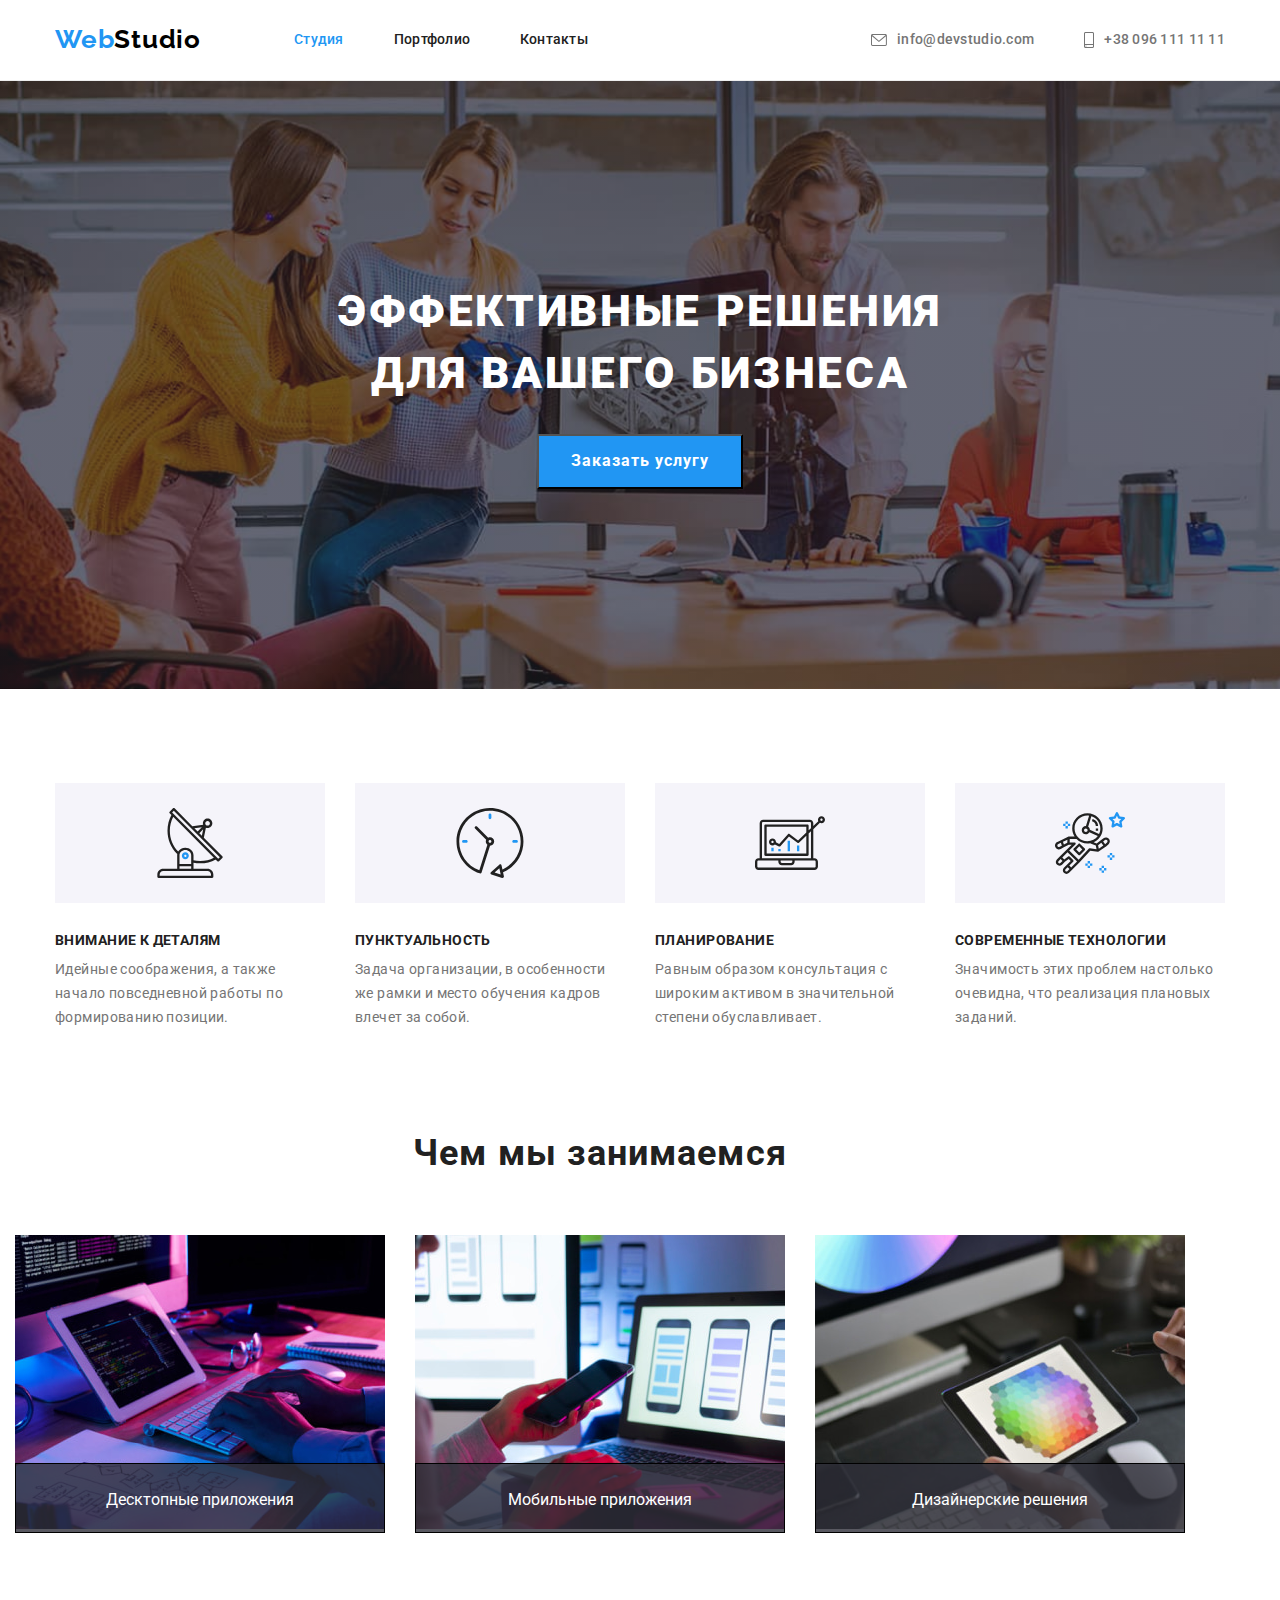
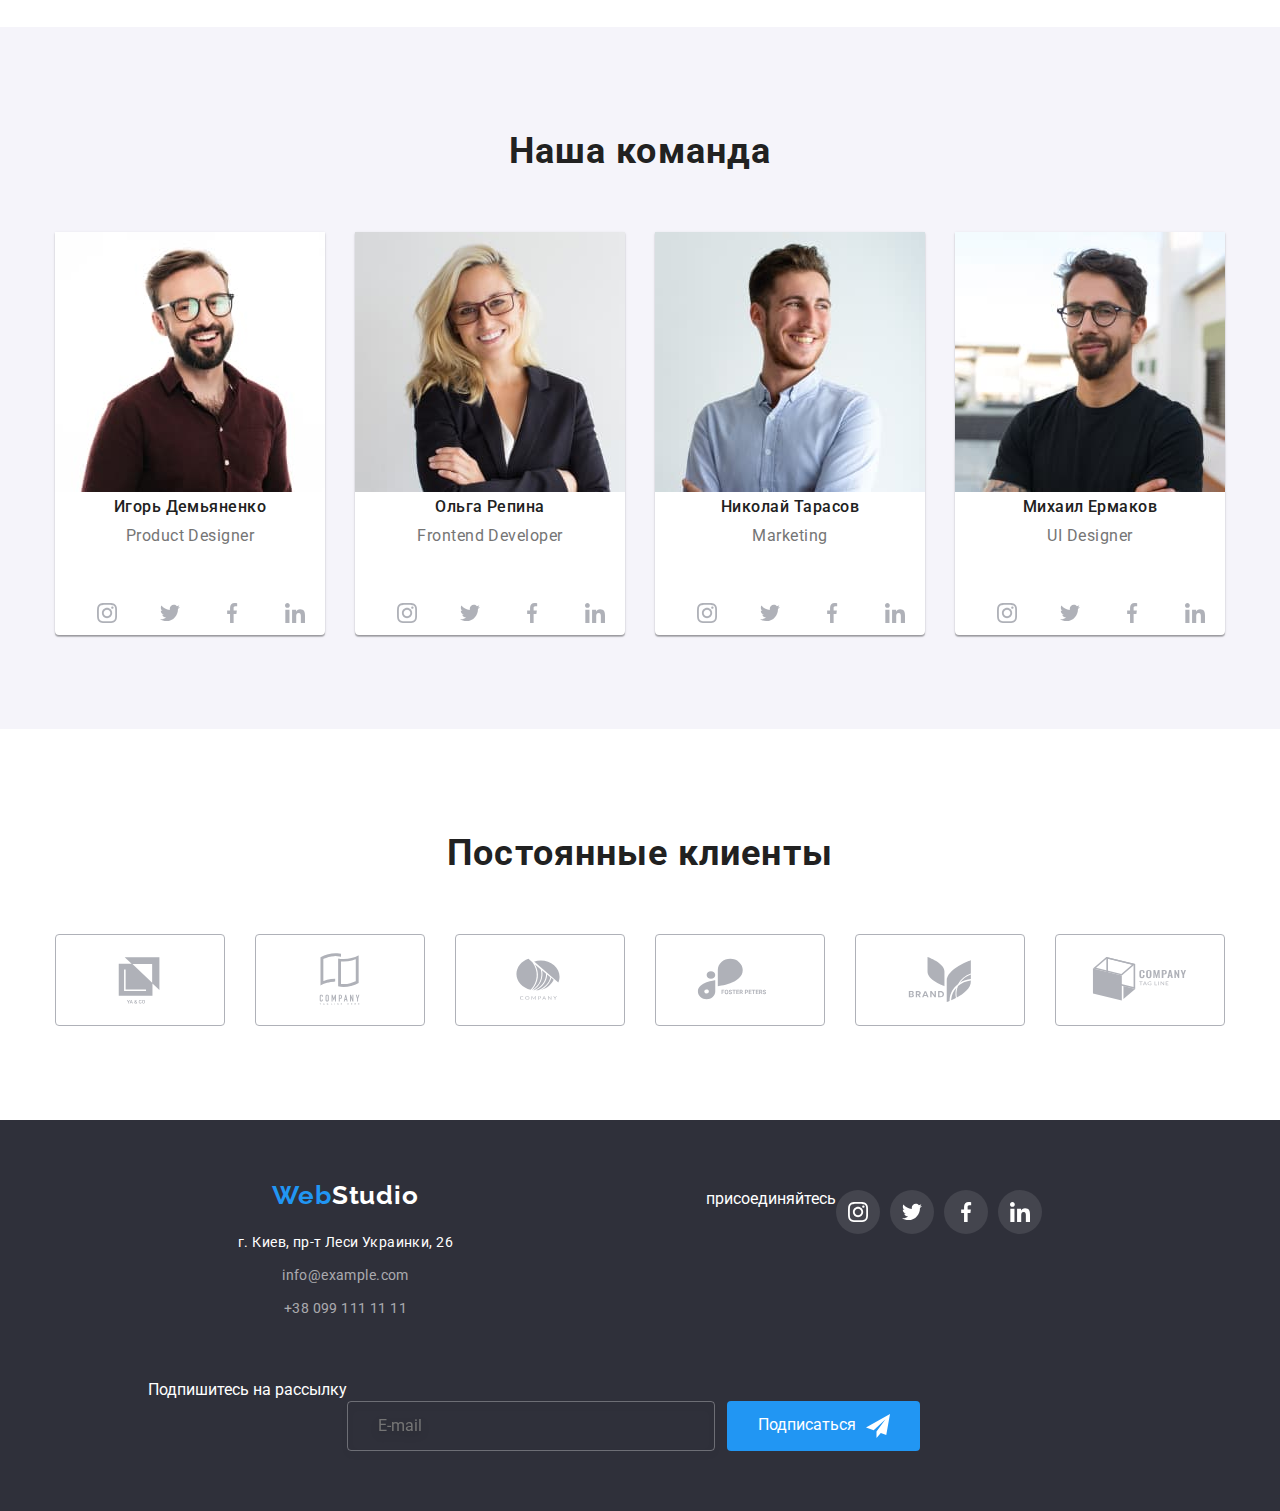
==== commit e82a48d4: "fixing width" ====
--- a/index.html
+++ b/index.html
@@ -276,8 +276,8 @@
               <picture>
                 <source
                   srcset="
-                    ./images/pfoto1-desk-1x.jpg 1x,
-                    ./images/pfoto1-desk-2x.jpg 2x
+                    ./images/pfoto1-desk-2x.jpg 1x,
+                    ./images/pfoto1-desk-1x.jpg 2x
                   "
                   media="(min-width:1200px)"
                 />
@@ -362,12 +362,7 @@
                   "
                   media="(min-width:320px)"
                 />
-                <img
-                  src="./images/pfoto2.jpg"
-                  alt="Product Designer"
-                  width="270"
-                  height="260"
-                />
+                <img src="./images/pfoto2.jpg" alt="Product Designer" />
               </picture>
               <div class="title-team">
                 <h3 class="content-title title">Ольга Репина</h3>
@@ -434,12 +429,7 @@
                   "
                   media="(min-width:320px)"
                 />
-                <img
-                  src="./images/pfoto3.jpg"
-                  alt="Product Designer"
-                  width="270"
-                  height="260"
-                />
+                <img src="./images/pfoto3.jpg" alt="Product Designer" />
               </picture>
               <div class="title-team">
                 <h3 class="content-title title">Николай Тарасов</h3>
@@ -506,12 +496,7 @@
                   "
                   media="(min-width:320px)"
                 />
-                <img
-                  src="./images/pfoto4.jpg"
-                  alt="Product Designer"
-                  width="270"
-                  height="260"
-                />
+                <img src="./images/pfoto4.jpg" alt="Product Designer" />
               </picture>
               <div class="title-team">
                 <h3 class="content-title title">Михаил Ермаков</h3>
--- a/css/main.min.css
+++ b/css/main.min.css
@@ -1,5 +1,5 @@
 :root{--primary-text-color: #ffffff;--title-text-color: #212121;--paragraph-text-color: #757575;--accent-color: #2196f3}.visually-hidden{clip:rect(0 0 0 0);clip-path:inset(50%);height:1px;overflow:hidden;position:absolute;white-space:nowrap;width:1px}body{font-family:Roboto, -apple-system, BlinkMacSystemFont, "Segoe UI", Oxygen,  Ubuntu, Cantarell, "Open Sans", "Helvetica Neue", sans-serif;color:var(--title-text-color);background-color:var(--primary-text-color)}body>a{font-family:Roboto, -apple-system, BlinkMacSystemFont, "Segoe UI", Oxygen,- Ubuntu, Cantarell, "Open Sans", "Helvetica Neue", sans-serif}h1,h2,h3,h4,h5,h6,p,ul{padding:0;margin:0;list-style:none}a{text-decoration:none}.container{width:100%;padding-left:15px;padding-right:15px;margin:0 auto}@media screen and (min-width: 480px){.container{max-width:480px}}@media screen and (min-width: 768px){.container{max-width:768px}}@media screen and (min-width: 1200px){.container{max-width:1200px}}.button{font-family:Roboto, -apple-system, BlinkMacSystemFont, "Segoe UI", Oxygen,- Ubuntu, Cantarell, "Open Sans", "Helvetica Neue", sans-serif;cursor:pointer}.button-primary{margin-top:30px;display:inline-block;padding:10px 32px;color:var(--primary-text-color);background-color:var(--accent-color);min-width:200px;font-style:normal;font-weight:700;font-size:16px;line-height:1.9;align-items:center;letter-spacing:0.06em;transition:background-color 250ms cubic-bezier(0.4, 0, 0.2, 1)}.button-primary:hover,.button-primary:focus{background-color:#188ce8}@media screen and (min-width: 768px){.button-primary{max-width:768px}}@media screen and (min-width: 1200px){.button-primary{max-width:1200px}}.button{padding:6px 22px;border:none}.button{color:var(--title-text-color);background-color:#f5f4fa;font-weight:500;font-size:16px;line-height:1.6;text-align:center;letter-spacing:0.03em;transition:color 250ms cubic-bezier(0.4, 0, 0.2, 1),box-shadow 250ms cubic-bezier(0.4, 0, 0.2, 1),background-color 250ms cubic-bezier(0.4, 0, 0.2, 1)}.button:hover,.button:focus{color:var(--primary-text-color);background-color:var(--accent-color)}.button-btn:hover,.butten-btn:focus{color:var(--primary-text-color);background-color:var(--accent-color);transition:color 250ms cubic-bezier(0.4, 0, 0.2, 1)}.backdrop{position:fixed;top:0;width:100%;height:100%;background-color:rgba(66,68,90,0.35);transition:opacity 250ms, visibility 250ms}.modal{position:absolute;width:550px;height:550px;top:50%;left:50%;background-color:#ffffff;border-radius:1px;transform:translate(-50%, -50%);padding:40px}.modal-close-button{width:70px;height:70px;border-radius:50%;position:absolute;top:10px;right:10px;width:30px;height:30px;border:1px solid rgba(0,0,0,0.1);background-color:transparent;fill:#000000}.modal-close-button:hover,.modal-close-button:focus{fill:var(--accent-color)}.is-hidden{opacity:0;pointer-events:none;visibility:hidden}.modal-title{font-size:20px;text-align:center;color:#212121;margin-bottom:12px;font-weight:700;letter-spacing:0.03em}.modal-field{margin-bottom:12px}.modal-input{width:100%;height:35px;border:1px solid rgba(0,0,0,0.14);border-radius:4px;padding-left:30px;margin-top:4px;outline:none;transition:border-color 250ms cubic-bezier(0.4, 0, 0.2, 1)}.modal-input:hover,.modal-input:focus{border-color:var(--accent-color);transition:border-color 250ms cubic-bezier(0.4, 0, 0.2, 1)}.modal-input:valid{border-color:#2196f3}.modal-button{width:200px;height:50px;color:var(--primary-text-color);background-color:var(--accent-color);border-radius:4px;border:1px solid #2196f3;margin-top:30px}.modal-button:hover,.modal-button:focus{background-color:#188ce8;transition:background-color 250ms cubic-bezier(0.4, 0, 0.2, 1)}button{display:flex;justify-content:center;align-items:center}.madal-label{font-size:12px;line-height:1.7px;letter-spacing:0.01em;color:#757575}.modal-text{width:100%;height:80px;border:1px solid rgba(0,0,0,0.14);border-radius:4px;padding:10px;margin-top:4px;resize:none;outline:none}.modal-text:hover,.modal-text:focus{border-color:var(--accent-color);transition:border-color 250ms cubic-bezier(0.4, 0, 0.2, 1)}.modal-input-wrap{position:relative}.input-icon{position:absolute;left:10px;top:50%;transform:translateY(-50%);transition:fill 250ms cubic-bezier(0.4, 0, 0.2, 1)}.modal-input:hover+.input-icon,.modal-input:focus+.input-icon{fill:var(--accent-color)}.check-text{font-size:14px;display:flex;align-items:center}.check-text::before{content:"";width:16px;height:15px;border:2px solid #212121;border-radius:4px;margin-right:8px}.input-check:checked+.check-text::before{background-color:var(--accent-color);border:none;background-image:url(../images/check.svg.svg);background-repeat:no-repeat;background-position:center}.input-check:focus+.check-text::before{border-color:var(--accent-color)}.input-contract{color:var(--accent-color);text-decoration:underline;margin-left:3px}.modal-text{height:120px}.header-container{display:flex;align-items:center}header{border-bottom:1px solid #eeeeee}.nav{display:flex;align-items:center;transition:color 250ms cubic-bezier(0.4, 0, 0.2, 1);width:100%}.logo{margin-right:93px}.logo__secondary{color:#000000;width:145px;font-family:Raleway;font-style:normal;font-weight:700;font-size:26px;line-height:1.2;letter-spacing:0.03em}.logo__text{color:var(--accent-color);width:145px;font-family:Raleway;font-style:normal;font-weight:700;font-size:26px;line-height:1.2;letter-spacing:0.03em}.site-nav{display:none}@media screen and (min-width: 768px){.site-nav{max-width:768px;display:flex}.site-nav li:not(:last-child){margin-right:50px}}@media screen and (min-width: 1200px){.site-nav{max-width:1200px;display:flex}.site-nav li:not(:last-child){margin-right:50px}}.site-nav__current{display:block;padding-top:32px;padding-bottom:32px;color:var(--accent-color);font-style:normal;font-weight:500;font-size:14px;line-height:1.1;letter-spacing:0.02em;position:relative;transition:color 250ms cubic-bezier(0.4, 0, 0.2, 1)}.site-nav__current:hover,.site-nav__current:focus{color:var(--accent-color)}.site-nav__current:hover::after,.site-nav__current:focus::after{content:"";position:absolute;width:100%;height:4px;border-radius:2px;background-color:var(--accent-color);bottom:0;display:block;transition:color 250ms cubic-bezier(0.4, 0, 0.2, 1)}.site-nav__portfolio{display:block;padding-top:32px;padding-bottom:32px;color:var(--title-text-color);width:76px;font-style:normal;font-weight:500;font-size:14px;line-height:1.1;letter-spacing:0.02em;position:relative;transition:color 250ms cubic-bezier(0.4, 0, 0.2, 1)}.site-nav__portfolio:hover,.site-nav__portfolio:focus{color:var(--accent-color)}.site-nav__portfolio:hover::after,.site-nav__portfolio:focus::after{content:"";position:absolute;width:100%;height:4px;border-radius:2px;background-color:var(--accent-color);transition:color 250ms cubic-bezier(0.4, 0, 0.2, 1);bottom:0;display:block}.site-nav__contact{display:block;padding-top:32px;padding-bottom:32px;color:var(--title-text-color);width:68px;font-style:normal;font-weight:500;font-size:14px;line-height:1.1;letter-spacing:0.02em;position:relative;transition:color 250ms cubic-bezier(0.4, 0, 0.2, 1)}.site-nav__contact:hover,.site-nav__contact:focus{color:var(--accent-color);transition:color 250ms cubic-bezier(0.4, 0, 0.2, 1)}.site-nav__contact:hover::after,.site-nav__contact:focus::after{content:"";position:absolute;width:100%;height:4px;border-radius:2px;background-color:var(--accent-color);bottom:0;display:block;transition:color 250ms cubic-bezier(0.4, 0, 0.2, 1)}.contact-nav{display:none}@media screen and (min-width: 768px){.contact-nav{max-width:768px;margin-left:auto;display:flex;flex-wrap:wrap}.contact-nav li:not(:last-child){margin-right:50px}}@media screen and (min-width: 1200px){.contact-nav{max-width:1200px;margin-left:auto;display:flex}.contact-nav li:not(:last-child){margin-right:50px}}.mailto{display:flex;align-items:center;color:var(--paragraph-text-color);font-weight:500;font-size:14px;line-height:1.1;letter-spacing:0.02em;padding-top:32px;padding-bottom:32px;fill:#757575;transition:color 250ms cubic-bezier(0.4, 0, 0.2, 1)}.mailto:hover,.mailto:focus{color:var(--accent-color)}.mailto-icon{margin-right:10px}.mailto:hover .mailto-icon,.mailto:focus .mailto-icon{fill:var(--accent-color);transition:fill 250ms cubic-bezier(0.4, 0, 0.2, 1)}.phone{display:flex;align-items:center;color:var(--paragraph-text-color);font-style:normal;font-weight:500;font-size:14px;line-height:1.1;letter-spacing:0.02em;padding-top:32px;padding-bottom:32px;fill:#757575;transition:color 250ms cubic-bezier(0.4, 0, 0.2, 1)}.phone:hover,.phone:focus{color:var(--accent-color)}.phone-icon{margin-right:10px}.phone:hover .phone-icon,.phone:focus .phone-icon{fill:var(--accent-color);transition:fill 250ms cubic-bezier(0.4, 0, 0.2, 1)}.mob-menu{position:fixed;z-index:1;top:0;left:0;background-color:#ffffff;width:100vw;height:100vh;padding-top:48px;padding-bottom:48px}.mob-menu .container{overflow-y:auto;display:flex;flex-direction:column;height:100%;justify-content:space-between}@media screen and (min-width: 768px){.mob-menu{width:354px;display:none}}@media screen and (min-width: 1200px){.mob-menu{width:270px;display:none}}.header-button{display:block;margin-left:auto;border:none;background-color:#ffffff}@media screen and (min-width: 768px){.header-button{max-width:768px;display:none}}@media screen and (min-width: 1200px){.header-button{max-width:1200px;display:none}}.header-btn:hover,.header-btn:focus{color:var(--accent-color);transition:color 250ms cubic-bezier(0.4, 0, 0.2, 1)}.header-button-close{border:none;background-color:#ffffff}.header-button-close{display:block;margin-left:auto;margin-bottom:30px}.header-btn-close{fill:#000000}.header-btn-close:hover,.header-btn-close:focus{color:var(--accent-color);transition:color 250ms cubic-bezier(0.4, 0, 0.2, 1)}.mob-site-nav li:not(:last-child){margin-bottom:32px}.mob-site-nav__current{font-weight:500;font-size:40px;line-height:1.2px;text-align:center;letter-spacing:0.02em;color:#212121}.mob-site-nav__current:hover,.mob-site-nav__current:focus{color:var(--accent-color)}.mob-site-nav__portfolio{font-weight:500;font-size:40px;line-height:1.2px;text-align:center;letter-spacing:0.02em;color:#212121}.mob-site-nav__portfolio:hover,.mob-site-nav__portfolio:focus{color:var(--accent-color)}.mob-site-nav__contact{font-weight:500;font-size:40px;line-height:1.2px;text-align:center;letter-spacing:0.02em;color:#212121}.mob-site-nav__contact:hover,.mob-site-nav__contact:focus{color:var(--accent-color)}.mob-phone{font-size:34px;line-height:1.17px;letter-spacing:0.02em;color:#2196f3}.mob-mailto{font-weight:500;font-size:24px;line-height:1.7px;letter-spacing:0.02em;color:#757575;display:block;margin-top:32px}.mob-title-soc-list{display:flex;margin-top:64px}.mob-title-soc-item{font-weight:500;font-size:18px;line-height:22px;letter-spacing:0.02em;color:#2196f3}.mob-title-soc-link{display:flex;flex-direction:column;font-weight:500;font-size:18px;line-height:1.2px;letter-spacing:0.02em;color:#2196f3}.mob-title-soc-link{position:relative;padding-right:10px}.mob-title-soc-link::after{content:"";position:absolute;width:22px;height:0px;border-right:1px solid rgba(33,33,33,0.2);transform:rotate(90deg);left:0}.no-scroll{overflow:hidden}.hero{background-color:#2f303a;text-align:center;background-image:linear-gradient(rgba(47,48,58,0.4), rgba(47,48,58,0.4)),url(../images/header.mob.jpg);background-repeat:no-repeat;width:100%;margin:0 auto;background-position:center;background-size:cover;padding:118px 60px 118px 60px}@media (min-device-pixel-ratio: 2), (min-resolution: 192dpi), (min-resolution: 2dppx){.hero .box{background-image:linear-gradient(rgba(47,48,58,0.4), rgba(47,48,58,0.4)),url(../images/header-mobx.jpg)}}@media screen and (min-width: 768px){.hero{max-width:768px;padding:118px 204px 118px 204px;background-image:linear-gradient(rgba(47,48,58,0.4), rgba(47,48,58,0.4)),url(../images/Header.tab.jpg)}}@media screen and (min-width: 768px) and (min-device-pixel-ratio: 2), screen and (min-width: 768px) and (min-resolution: 192dpi), screen and (min-width: 768px) and (min-resolution: 2dppx){.hero .box{background-image:linear-gradient(rgba(47,48,58,0.4), rgba(47,48,58,0.4)),url(../images/header-tabx.jpg)}}@media screen and (min-width: 1200px){.hero{max-width:1200px;padding:200px 452px 200px 452px;background-image:linear-gradient(rgba(47,48,58,0.4), rgba(47,48,58,0.4)),url(../images/Шапка.jpg)}}@media screen and (min-width: 1200px) and (min-device-pixel-ratio: 2), screen and (min-width: 1200px) and (min-resolution: 192dpi), screen and (min-width: 1200px) and (min-resolution: 2dppx){.hero .box{background-image:linear-gradient(rgba(47,48,58,0.4), rgba(47,48,58,0.4)),url(../images/header-deskx.jpg)}}.hero-title{margin:0 auto;color:var(--primary-text-color);width:360px;font-weight:900;font-size:26px;line-height:1.6px;text-align:center;letter-spacing:0.06em;text-transform:uppercase;background-repeat:no-repeat}@media screen and (min-width: 768px){.hero-title{max-width:768px}}@media screen and (min-width: 1200px){.hero-title{max-width:1200px;width:696px;font-size:44px;line-height:1.4}}.feature{padding-top:60px;padding-bottom:60px}@media screen and (min-width: 1200px){.feature{padding-top:94px;padding-bottom:94px}}.feature-ul{display:flex;flex-wrap:wrap;margin-right:-30px;margin-bottom:-30px}.feature-ul li{width:450px;margin-right:30px;margin-bottom:30px}@media screen and (min-width: 768px){.feature-ul li{width:354px}}@media screen and (min-width: 1200px){.feature-ul li{width:270px}}.feature-list{border-radius:1px}.feature-div{height:120px;width:100%;display:flex;align-items:center;justify-content:center;background-color:#f5f4fa;margin-bottom:30px}.feature-icon{position:absolute}.feature .title{display:flex;font-weight:700;font-size:14px;line-height:1.1;letter-spacing:0.03em;text-transform:uppercase}.title{text-align:center}@media screen and (min-width: 768px){.title{text-align:start}}@media screen and (min-width: 1200px){.title{text-align:start}}.subject{margin-top:10px;color:var(--paragraph-text-color);font-size:14px;line-height:1.7;letter-spacing:0.03em}.subject:not(:last-child){margin-bottom:30px}.work{display:none}@media screen and (min-width: 1200px){.work{max-width:1200px;display:flex;padding-bottom:94px}}.work-list{margin-bottom:50px;font-weight:700;font-size:36px;line-height:1.7;text-align:center;letter-spacing:0.03em}.work-pfoto{display:flex}.work-pfoto li:not(:last-child){margin-right:30px}.work-top-wrap{position:relative;overflow:hidden}.work-top-text{position:absolute;bottom:0;text-align:center;background-color:rgba(47,48,58,0.8);border:1px solid #000000;box-shadow:0px 4px 4px rgba(0,0,0,0.25);color:var(--primary-text-color);font-weight:400;padding-top:27px;width:370px;height:70px;transition:transform 500ms linear}.content{background-color:#f5f4fa;padding-top:60px;padding-bottom:60px}@media screen and (min-width: 1200px){.content{padding-top:94px;padding-bottom:94px}}.content-list{margin-bottom:50px;font-weight:700;font-size:36px;line-height:1.7;text-align:center;letter-spacing:0.03em}.content .title{font-weight:500;font-size:16px;line-height:1.2;text-align:center;letter-spacing:0.03em}.title-team{padding-top:30px;padding-bottom:30px}.lead-list{padding-bottom:30px}.lead{margin:0;margin-bottom:16px;color:var(--paragraph-text-color);font-weight:400;font-size:16px;line-height:1.2;text-align:center;letter-spacing:0.03em}.content-list-photo{display:flex;flex-wrap:wrap;margin-right:-30px;margin-bottom:-30px}@media screen and (min-width: 1200px){.content-list-photo{width:270px}}.content-photo:not(:last-child){margin-right:30px}.content-list-photo li{margin-right:30px;margin-bottom:30px}@media screen and (min-width: 768px){.content-list-photo li{width:354px}}@media screen and (min-width: 1200px){.content-list-photo li{width:270px}}.cart-bg{background:#ffffff;box-shadow:0px 1px 3px rgba(0,0,0,0.12),0px 1px 1px rgba(0,0,0,0.14),0px 2px 1px rgba(0,0,0,0.2);border-radius:0px 0px 4px 4px}.content-title{margin-bottom:10px}.title-soc-list{display:flex;justify-content:center}.title-soc-link{width:44px;height:44px;background-color:var(--primary-text-color);border-radius:50%;display:flex;justify-content:center;align-items:center;fill:#afb1b8;transition:background-color 250ms cubic-bezier(0.4, 0, 0.2, 1)}.title-soc-link:hover,.title-soc-link:focus{background-color:var(--accent-color)}.title-soc-icon{transition:fill 250ms cubic-bezier(0.4, 0, 0.2, 1)}.title-soc-link:hover .title-soc-icon,.title-soc-link:focus .title-soc-icon{fill:#ffffff;transition:fill 250ms cubic-bezier(0.4, 0, 0.2, 1)}.title-soc-item+.title-soc-item{margin-left:10px}.content-logo{padding-top:60px;padding-bottom:60px}@media screen and (min-width: 1200px){.content-logo{padding-top:94px;padding-bottom:94px}}.content-logo__companies{display:flex;justify-content:center;margin-bottom:50px;font-weight:700;font-size:36px;line-height:1.7;text-align:center;letter-spacing:0.03em}.content-logo__list{display:flex;flex-wrap:wrap;margin-right:-30px;margin-bottom:-30px}.content-logo__list li{width:210px;margin-right:30px;margin-bottom:30px}@media screen and (min-width: 768px){.content-logo__list li{width:226px}}@media screen and (min-width: 1200px){.content-logo__list li{width:170px}}.content-logo__link{display:flex;justify-content:center;align-items:center;border:1px solid #afb1b8;border-radius:4px;width:170px;height:92px;fill:#afb1b8;transition:fill 250ms cubic-bezier(0.4, 0, 0.2, 1),border 250ms cubic-bezier(0.4, 0, 0.2, 1)}.content-logo__link:hover,.content-logo__link:focus{border-color:var(--accent-color)}.content-logo__icon{transition:fill 250ms cubic-bezier(0.4, 0, 0.2, 1)}.content-logo__icon:hover,.content-logo__icon:focus{fill:var(--accent-color);transition:fill 250ms cubic-bezier(0.4, 0, 0.2, 1),background-color 250ms cubic-bezier(0.4, 0, 0.2, 1)}.content-logo__link:hover .content-logo__icon,.content-logo__link:focus .content-logo__icon{fill:var(--accent-color);transition:fill 250ms cubic-bezier(0.4, 0, 0.2, 1)}.content-logo__item:not(:last-child){margin-right:30px}footer{padding-top:60px;padding-bottom:60px;background-color:#2f303a}@media screen and (min-width: 768px){.footer-container{max-width:768px;display:flex;flex-wrap:wrap}}@media screen and (min-width: 1200px){.footer-container{max-width:1200px;display:flex;align-items:baseline}}.footer-box-hero{text-align:center;justify-content:center;margin-right:auto;margin-left:auto}@media screen and (min-width: 320px){.footer-box-hero{max-width:480px;margin-bottom:60px}}@media screen and (min-width: 768px){.footer-box-hero{max-width:768px;display:inline-block}}@media screen and (min-width: 1200px){.footer-box-hero{max-width:1200px;display:inline-block}}.logo-footer{display:inline-block;margin-bottom:20px}.logo-studio{color:var(--primary-text-color);width:145px;font-family:Raleway;font-style:normal;font-weight:bold;font-size:26px;line-height:1.2;letter-spacing:0.03em}.address-footer li:not(:last-child){margin-bottom:9px}.footer-soc-text{color:var(--primary-text-color);font-family:inherit;justify-content:center;align-items:stretch}.search{color:var(--primary-text-color);width:231px;font-style:normal;font-weight:400;font-size:14px;line-height:1.7;letter-spacing:0.03em}.box{color:var(--primary-text-color);width:231px;font-style:normal;font-weight:400;font-size:14px;line-height:1.7;letter-spacing:0.03em}.box{color:rgba(255,255,255,0.6)}.footer-box{text-align:center;justify-content:center;margin-right:auto;margin-left:auto}@media screen and (min-width: 320px){.footer-box{max-width:480px;margin-bottom:60px}}@media screen and (min-width: 768px){.footer-box{display:flex;max-width:768px;margin-left:70px;font-family:inherit;font-style:normal}}@media screen and (min-width: 1200px){.footer-box{display:flex;max-width:1200px;margin-left:70px;font-family:inherit;font-style:normal}}.footer-soc-text{display:block;margin-bottom:20px}.footer-soc-list{display:flex;justify-content:center}.footer-soc-link{width:44px;height:44px;background-color:rgba(255,255,255,0.1);border-radius:50%;display:flex;justify-content:center;align-items:center;fill:#ffffff;transition:background-color 250ms cubic-bezier(0.4, 0, 0.2, 1)}.footer-soc-link:hover,.footer-soc-link:focus{background-color:var(--accent-color)}.footer-soc-item+.footer-soc-item{margin-left:10px}.footer-soc-link:hover .footer-soc-icon,.footer-soc-link:focus .footer-soc-icon{transition:background-color 250ms cubic-bezier(0.4, 0, 0.2, 1)}.footer-form{text-align:center;justify-content:center;margin-right:auto;margin-left:auto;align-items:unset}@media screen and (min-width: 768px){.footer-form{max-width:768px;margin-left:93px;display:flex;flex-wrap:wrap}}@media screen and (min-width: 1200px){.footer-form{max-width:1200px;margin-left:93px}}.footer-label{color:var(--primary-text-color)}.input-subscription{display:flex;margin-top:20px}.footer-input{width:368px;height:50px;border:1px solid rgba(255,255,255,0.3);border-radius:4px;padding-left:30px;margin-right:12px;outline:none;filter:drop-shadow(0px 4px 4px rgba(0,0,0,0.15));background-color:transparent}.footer-button{height:50px;padding:10px 28px 10px 29px;display:flex;justify-content:center;align-items:center;color:var(--primary-text-color);background-color:var(--accent-color);border-radius:4px;border-color:transparent;margin:0 auto}.footer-button{text-align:center;justify-content:center;margin-right:auto;margin-left:auto}@media screen and (min-width: 320px){.footer-button{max-width:480px;display:flex;flex-wrap:wrap}}@media screen and (min-width: 768px){.footer-button{max-width:768px;display:flex;flex-wrap:wrap}}@media screen and (min-width: 1200px){.footer-button{max-width:1200px}}.footer-icon{margin-left:10px}.link-current-one{display:block;padding-top:32px;padding-bottom:32px;color:var(--title-text-color);width:49px;font-style:normal;font-weight:500;font-size:14px;line-height:1.1;letter-spacing:0.02em}.link-current-one:hover,.link-current-one:focus{color:var(--accent-color);transition:color 250ms cubic-bezier(0.4, 0, 0.2, 1)}.link-portfolio-one{display:block;padding-top:32px;padding-bottom:32px;color:var(--accent-color);width:76px;font-style:normal;font-weight:500;font-size:14px;line-height:1.1;letter-spacing:0.02em;transition:color 250ms cubic-bezier(0.4, 0, 0.2, 1)}.link-portfolio-one:hover,.link-portfolio-one:focus{color:var(--accent-color)}.section-hero-portfolio{padding-top:60px;padding-bottom:60px}@media screen and (min-width: 1200px){.section-hero-portfolio{padding-top:94px;padding-bottom:94px}}.list-ul{display:flex;flex-wrap:wrap;justify-content:center}.list-ul li:not(:last-child){margin-right:8px}.img-link{margin-top:34px;display:flex;flex-wrap:wrap}.img-link li{display:flex;flex-direction:column;margin-right:15px;margin-bottom:15px}@media screen and (min-width: 768px){.img-link li{width:calc(100 / 2)-30px}}@media screen and (min-width: 1200px){.img-link li{width:370px}}.flex-element{width:370px;margin-right:30px;margin-bottom:30px}.flex-element:nth-child(3n){margin-right:0}.flex-element:nth-last-child(-n+3){margin-bottom:0}.cart-bg-shadow{display:block;transition:box-shadow 250ms cubic-bezier(0.4, 0, 0.2, 1)}.cart-bg-shadow:hover,.cart-bg-shadow:focus{-webkit-box-shadow:-1px 11px 4px -3px rgba(66,68,90,0.35);-moz-box-shadow:-1px 11px 4px -3px rgba(66,68,90,0.35);box-shadow:-1px 11px 4px -3px rgba(66,68,90,0.35);border-radius:4px;transition:box-shadow 250ms cubic-bezier(0.4, 0, 0.2, 1)}.title-top-wrap{position:relative;overflow:hidden}.title-top-text{position:absolute;top:0;background-color:rgba(33,150,243,0.9);color:var(--primary-text-color);font-weight:400;font-size:18px;line-height:1.55;letter-spacing:0.03em;padding:63px 24px;transform:translateY(100%);transition:transform 500ms linear;overflow:hidden}.flex-element:hover .title-top-text,.flex-element:focus .title-top-text{transform:translateY(0%)}.img-portfolio{padding:20px 24px;border-right:1px solid #eeeeee;border-bottom:1px solid #eeeeee;border-left:1px solid #eeeeee;flex-grow:1}.title-second{margin-bottom:4px;width:450px;margin-right:15px;margin-bottom:15px}@media screen and (min-width: 768px){.title-second{width:354px}}@media screen and (min-width: 1200px){.title-second{width:370px}}.img-link .title{color:var(--title-text-color);font-weight:700;font-size:18px;line-height:2;letter-spacing:0.06em;text-align:start}.caption{color:var(--paragraph-text-color);font-weight:400;font-size:16px;line-height:1.9;letter-spacing:0.03em;width:450px;margin-right:15px;margin-bottom:15px}@media screen and (min-width: 768px){.caption{width:354px}}@media screen and (min-width: 1200px){.caption{width:370px}}
+ Ubuntu, Cantarell, "Open Sans", "Helvetica Neue", sans-serif}h1,h2,h3,h4,h5,h6,p,ul{padding:0;margin:0;list-style:none}a{text-decoration:none}.container{width:100%;padding-left:15px;padding-right:15px;margin:0 auto}@media screen and (min-width: 480px){.container{width:480px}}@media screen and (min-width: 768px){.container{width:768px}}@media screen and (min-width: 1200px){.container{width:1200px}}.button{font-family:Roboto, -apple-system, BlinkMacSystemFont, "Segoe UI", Oxygen,+ Ubuntu, Cantarell, "Open Sans", "Helvetica Neue", sans-serif;cursor:pointer}.button-primary{margin-top:30px;display:inline-block;padding:10px 32px;color:var(--primary-text-color);background-color:var(--accent-color);min-width:200px;font-style:normal;font-weight:700;font-size:16px;line-height:1.9;align-items:center;letter-spacing:0.06em;transition:background-color 250ms cubic-bezier(0.4, 0, 0.2, 1)}.button-primary:hover,.button-primary:focus{background-color:#188ce8}@media screen and (min-width: 768px){.button-primary{max-width:768px}}@media screen and (min-width: 1200px){.button-primary{max-width:1200px}}.button{padding:6px 22px;border:none}.button{color:var(--title-text-color);background-color:#f5f4fa;font-weight:500;font-size:16px;line-height:1.6;text-align:center;letter-spacing:0.03em;transition:color 250ms cubic-bezier(0.4, 0, 0.2, 1),box-shadow 250ms cubic-bezier(0.4, 0, 0.2, 1),background-color 250ms cubic-bezier(0.4, 0, 0.2, 1)}.button:hover,.button:focus{color:var(--primary-text-color);background-color:var(--accent-color)}.button-btn:hover,.butten-btn:focus{color:var(--primary-text-color);background-color:var(--accent-color);transition:color 250ms cubic-bezier(0.4, 0, 0.2, 1)}.backdrop{position:fixed;top:0;width:100%;height:100%;background-color:rgba(66,68,90,0.35);transition:opacity 250ms, visibility 250ms}.modal{position:absolute;width:550px;height:550px;top:50%;left:50%;background-color:#ffffff;border-radius:1px;transform:translate(-50%, -50%);padding:40px}.modal-close-button{width:70px;height:70px;border-radius:50%;position:absolute;top:10px;right:10px;width:30px;height:30px;border:1px solid rgba(0,0,0,0.1);background-color:transparent;fill:#000000}.modal-close-button:hover,.modal-close-button:focus{fill:var(--accent-color)}.is-hidden{opacity:0;pointer-events:none;visibility:hidden}.modal-title{font-size:20px;text-align:center;color:#212121;margin-bottom:12px;font-weight:700;letter-spacing:0.03em}.modal-field{margin-bottom:12px}.modal-input{width:100%;height:35px;border:1px solid rgba(0,0,0,0.14);border-radius:4px;padding-left:30px;margin-top:4px;outline:none;transition:border-color 250ms cubic-bezier(0.4, 0, 0.2, 1)}.modal-input:hover,.modal-input:focus{border-color:var(--accent-color);transition:border-color 250ms cubic-bezier(0.4, 0, 0.2, 1)}.modal-input:valid{border-color:#2196f3}.modal-button{width:200px;height:50px;color:var(--primary-text-color);background-color:var(--accent-color);border-radius:4px;border:1px solid #2196f3;margin-top:30px}.modal-button:hover,.modal-button:focus{background-color:#188ce8;transition:background-color 250ms cubic-bezier(0.4, 0, 0.2, 1)}button{display:flex;justify-content:center;align-items:center}.madal-label{font-size:12px;line-height:1.7px;letter-spacing:0.01em;color:#757575}.modal-text{width:100%;height:80px;border:1px solid rgba(0,0,0,0.14);border-radius:4px;padding:10px;margin-top:4px;resize:none;outline:none}.modal-text:hover,.modal-text:focus{border-color:var(--accent-color);transition:border-color 250ms cubic-bezier(0.4, 0, 0.2, 1)}.modal-input-wrap{position:relative}.input-icon{position:absolute;left:10px;top:50%;transform:translateY(-50%);transition:fill 250ms cubic-bezier(0.4, 0, 0.2, 1)}.modal-input:hover+.input-icon,.modal-input:focus+.input-icon{fill:var(--accent-color)}.check-text{font-size:14px;display:flex;align-items:center}.check-text::before{content:"";width:16px;height:15px;border:2px solid #212121;border-radius:4px;margin-right:8px}.input-check:checked+.check-text::before{background-color:var(--accent-color);border:none;background-image:url(../images/check.svg.svg);background-repeat:no-repeat;background-position:center}.input-check:focus+.check-text::before{border-color:var(--accent-color)}.input-contract{color:var(--accent-color);text-decoration:underline;margin-left:3px}.modal-text{height:120px}.header-container{display:flex;align-items:center}header{border-bottom:1px solid #eeeeee}.nav{display:flex;align-items:center;transition:color 250ms cubic-bezier(0.4, 0, 0.2, 1)}@media screen and (min-width: 768px){.logo{margin-right:88px}}@media screen and (min-width: 1200px){.logo{margin-right:93px}}.logo__secondary{color:#000000;font-family:Raleway;font-style:normal;font-weight:700;font-size:26px;line-height:1.2;letter-spacing:0.03em}.logo__text{color:var(--accent-color);font-family:Raleway;font-style:normal;font-weight:700;font-size:26px;line-height:1.2;letter-spacing:0.03em}.site-nav{display:none}@media screen and (min-width: 768px){.site-nav{display:flex}.site-nav li:not(:last-child){margin-right:30px}}@media screen and (min-width: 768px) and (min-width: 1200px){.site-nav li:not(:last-child){margin-right:50px}}.site-nav__current{display:block;padding-top:32px;padding-bottom:32px;color:var(--accent-color);font-style:normal;font-weight:500;font-size:14px;line-height:1.1;letter-spacing:0.02em;position:relative;transition:color 250ms cubic-bezier(0.4, 0, 0.2, 1)}.site-nav__current:hover,.site-nav__current:focus{color:var(--accent-color)}.site-nav__current:hover::after,.site-nav__current:focus::after{content:"";position:absolute;width:100%;height:4px;border-radius:2px;background-color:var(--accent-color);bottom:0;display:block;transition:color 250ms cubic-bezier(0.4, 0, 0.2, 1)}.site-nav__portfolio{display:block;padding-top:32px;padding-bottom:32px;color:var(--title-text-color);width:76px;font-style:normal;font-weight:500;font-size:14px;line-height:1.1;letter-spacing:0.02em;position:relative;transition:color 250ms cubic-bezier(0.4, 0, 0.2, 1)}.site-nav__portfolio:hover,.site-nav__portfolio:focus{color:var(--accent-color)}.site-nav__portfolio:hover::after,.site-nav__portfolio:focus::after{content:"";position:absolute;width:100%;height:4px;border-radius:2px;background-color:var(--accent-color);transition:color 250ms cubic-bezier(0.4, 0, 0.2, 1);bottom:0;display:block}.site-nav__contact{display:block;padding-top:32px;padding-bottom:32px;color:var(--title-text-color);font-style:normal;font-weight:500;font-size:14px;line-height:1.1;letter-spacing:0.02em;position:relative;transition:color 250ms cubic-bezier(0.4, 0, 0.2, 1)}.site-nav__contact:hover,.site-nav__contact:focus{color:var(--accent-color);transition:color 250ms cubic-bezier(0.4, 0, 0.2, 1)}.site-nav__contact:hover::after,.site-nav__contact:focus::after{content:"";position:absolute;width:100%;height:4px;border-radius:2px;background-color:var(--accent-color);bottom:0;display:block;transition:color 250ms cubic-bezier(0.4, 0, 0.2, 1)}.contact-nav{display:none}@media screen and (min-width: 768px){.contact-nav{display:block;margin-left:auto}.contact-nav li:not(:last-child){margin-bottom:10px}}@media screen and (min-width: 768px) and (min-width: 1200px){.contact-nav li:not(:last-child){margin-bottom:0;margin-right:50px}}@media screen and (min-width: 1200px){.contact-nav{display:flex}}.mailto{display:flex;align-items:center;color:var(--paragraph-text-color);font-weight:500;font-size:14px;line-height:1.1;letter-spacing:0.02em;fill:#757575;transition:color 250ms cubic-bezier(0.4, 0, 0.2, 1)}.mailto:hover,.mailto:focus{color:var(--accent-color)}@media screen and (min-width: 1200px){.mailto{padding-top:32px;padding-bottom:32px}}.mailto-icon{margin-right:10px}.mailto:hover .mailto-icon,.mailto:focus .mailto-icon{fill:var(--accent-color);transition:fill 250ms cubic-bezier(0.4, 0, 0.2, 1)}.phone{display:flex;align-items:center;color:var(--paragraph-text-color);font-style:normal;font-weight:500;font-size:14px;line-height:1.1;letter-spacing:0.02em;fill:#757575;transition:color 250ms cubic-bezier(0.4, 0, 0.2, 1)}.phone:hover,.phone:focus{color:var(--accent-color)}@media screen and (min-width: 1200px){.phone{padding-top:32px;padding-bottom:32px}}.phone-icon{margin-right:10px}.phone:hover .phone-icon,.phone:focus .phone-icon{fill:var(--accent-color);transition:fill 250ms cubic-bezier(0.4, 0, 0.2, 1)}.mob-menu{position:fixed;z-index:1;top:0;left:0;background-color:#ffffff;width:100vw;height:100vh;padding-top:48px;padding-bottom:48px}.mob-menu .container{overflow-y:auto;display:flex;flex-direction:column;height:100%;justify-content:space-between}@media screen and (min-width: 768px){.mob-menu{width:354px;display:none}}@media screen and (min-width: 1200px){.mob-menu{width:270px;display:none}}.header-button{display:block;margin-left:auto;border:none;background-color:#ffffff}@media screen and (min-width: 768px){.header-button{max-width:768px;display:none}}@media screen and (min-width: 1200px){.header-button{max-width:1200px;display:none}}.header-btn:hover,.header-btn:focus{color:var(--accent-color);transition:color 250ms cubic-bezier(0.4, 0, 0.2, 1)}.header-button-close{border:none;background-color:#ffffff}.header-button-close{display:block;margin-left:auto;margin-bottom:30px}.header-btn-close{fill:#000000}.header-btn-close:hover,.header-btn-close:focus{color:var(--accent-color);transition:color 250ms cubic-bezier(0.4, 0, 0.2, 1)}.mob-site-nav li:not(:last-child){margin-bottom:32px}.mob-site-nav__current{font-weight:500;font-size:40px;line-height:1.2px;text-align:center;letter-spacing:0.02em;color:#212121}.mob-site-nav__current:hover,.mob-site-nav__current:focus{color:var(--accent-color)}.mob-site-nav__portfolio{font-weight:500;font-size:40px;line-height:1.2px;text-align:center;letter-spacing:0.02em;color:#212121}.mob-site-nav__portfolio:hover,.mob-site-nav__portfolio:focus{color:var(--accent-color)}.mob-site-nav__contact{font-weight:500;font-size:40px;line-height:1.2px;text-align:center;letter-spacing:0.02em;color:#212121}.mob-site-nav__contact:hover,.mob-site-nav__contact:focus{color:var(--accent-color)}.mob-phone{font-size:34px;line-height:1.17px;letter-spacing:0.02em;color:#2196f3}.mob-mailto{font-weight:500;font-size:24px;line-height:1.7px;letter-spacing:0.02em;color:#757575;display:block;margin-top:32px}.mob-title-soc-list{display:flex;margin-top:64px}.mob-title-soc-item{font-weight:500;font-size:18px;line-height:22px;letter-spacing:0.02em;color:#2196f3}.mob-title-soc-link{display:flex;flex-direction:column;font-weight:500;font-size:18px;line-height:1.2px;letter-spacing:0.02em;color:#2196f3}.mob-title-soc-link{position:relative;padding-right:10px}.mob-title-soc-link::after{content:"";position:absolute;width:22px;height:0px;border-right:1px solid rgba(33,33,33,0.2);transform:rotate(90deg);left:0}.no-scroll{overflow:hidden}.hero{background-color:#2f303a;text-align:center;background-image:linear-gradient(rgba(47,48,58,0.4), rgba(47,48,58,0.4)),url(../images/header.mob.jpg);background-repeat:no-repeat;width:100%;margin:0 auto;background-position:center;background-size:cover;padding:118px 0}@media (min-device-pixel-ratio: 2), (min-resolution: 192dpi), (min-resolution: 2dppx){.hero .box{background-image:linear-gradient(rgba(47,48,58,0.4), rgba(47,48,58,0.4)),url(../images/header-mobx.jpg)}}@media screen and (min-width: 768px){.hero{max-width:768px;padding:118px 204px 118px 204px;background-image:linear-gradient(rgba(47,48,58,0.4), rgba(47,48,58,0.4)),url(../images/Header.tab.jpg)}}@media screen and (min-width: 768px) and (min-device-pixel-ratio: 2), screen and (min-width: 768px) and (min-resolution: 192dpi), screen and (min-width: 768px) and (min-resolution: 2dppx){.hero .box{background-image:linear-gradient(rgba(47,48,58,0.4), rgba(47,48,58,0.4)),url(../images/header-tabx.jpg)}}@media screen and (min-width: 1200px){.hero{max-width:1600px;padding:200px 0;background-image:linear-gradient(rgba(47,48,58,0.4), rgba(47,48,58,0.4)),url(../images/Шапка.jpg)}}@media screen and (min-width: 1200px) and (min-device-pixel-ratio: 2), screen and (min-width: 1200px) and (min-resolution: 192dpi), screen and (min-width: 1200px) and (min-resolution: 2dppx){.hero .box{background-image:linear-gradient(rgba(47,48,58,0.4), rgba(47,48,58,0.4)),url(../images/header-deskx.jpg)}}.hero-title{margin:0 auto;color:var(--primary-text-color);width:360px;font-weight:900;font-size:26px;line-height:1.6px;text-align:center;letter-spacing:0.06em;text-transform:uppercase}@media screen and (min-width: 1200px){.hero-title{width:696px;font-size:44px;line-height:1.4}}.feature{padding-top:60px;padding-bottom:60px}@media screen and (min-width: 1200px){.feature{padding-top:94px;padding-bottom:94px}}.feature-ul{display:flex;flex-wrap:wrap;margin-right:-30px;margin-bottom:-30px}.feature-ul li{width:450px;margin-right:30px;margin-bottom:30px}@media screen and (min-width: 768px){.feature-ul li{width:354px}}@media screen and (min-width: 1200px){.feature-ul li{width:270px}}.feature-list{border-radius:1px}.feature-div{height:120px;width:100%;display:flex;align-items:center;justify-content:center;background-color:#f5f4fa;margin-bottom:30px}.feature-icon{position:absolute}.feature .title{display:flex;font-weight:700;font-size:14px;line-height:1.1;letter-spacing:0.03em;text-transform:uppercase}.title{text-align:center}@media screen and (min-width: 768px){.title{text-align:start}}@media screen and (min-width: 1200px){.title{text-align:start}}.subject{margin-top:10px;color:var(--paragraph-text-color);font-size:14px;line-height:1.7;letter-spacing:0.03em}.subject:not(:last-child){margin-bottom:30px}.work{display:none}@media screen and (min-width: 1200px){.work{max-width:1200px;display:flex;padding-bottom:94px}}.work-list{margin-bottom:50px;font-weight:700;font-size:36px;line-height:1.7;text-align:center;letter-spacing:0.03em}.work-pfoto{display:flex}.work-pfoto li:not(:last-child){margin-right:30px}.work-top-wrap{position:relative;overflow:hidden}.work-top-text{position:absolute;bottom:0;text-align:center;background-color:rgba(47,48,58,0.8);border:1px solid #000000;box-shadow:0px 4px 4px rgba(0,0,0,0.25);color:var(--primary-text-color);font-weight:400;padding-top:27px;width:370px;height:70px;transition:transform 500ms linear}.content{background-color:#f5f4fa;padding-top:60px;padding-bottom:60px}@media screen and (min-width: 1200px){.content{padding-top:94px;padding-bottom:94px}}.content-list{margin-bottom:50px;font-weight:700;font-size:36px;line-height:1.7;text-align:center;letter-spacing:0.03em}.content .title{font-weight:500;font-size:16px;line-height:1.2;text-align:center;letter-spacing:0.03em}.lead{margin:0;margin-bottom:16px;color:var(--paragraph-text-color);font-weight:400;font-size:16px;line-height:1.2;text-align:center;letter-spacing:0.03em}@media screen and (min-width: 768px){.content-list-photo{margin-top:-30px;margin-left:-30px;display:flex;flex-wrap:wrap}}.content-photo:not(:last-child){margin-bottom:30px}@media screen and (min-width: 768px){.content-photo:not(:last-child){margin-bottom:0}}@media screen and (min-width: 768px){.content-list-photo li{width:354px;margin-top:30px;margin-left:30px}}@media screen and (min-width: 1200px){.content-list-photo li{width:270px}}.cart-bg{background:#ffffff;box-shadow:0px 1px 3px rgba(0,0,0,0.12),0px 1px 1px rgba(0,0,0,0.14),0px 2px 1px rgba(0,0,0,0.2);border-radius:0px 0px 4px 4px}.content-title{margin-bottom:10px}.title-soc-list{display:flex;justify-content:center}.title-soc-link{width:44px;height:44px;background-color:var(--primary-text-color);border-radius:50%;display:flex;justify-content:center;align-items:center;fill:#afb1b8;transition:background-color 250ms cubic-bezier(0.4, 0, 0.2, 1)}.title-soc-link:hover,.title-soc-link:focus{background-color:var(--accent-color)}.title-soc-icon{transition:fill 250ms cubic-bezier(0.4, 0, 0.2, 1)}.title-soc-link:hover .title-soc-icon,.title-soc-link:focus .title-soc-icon{fill:#ffffff;transition:fill 250ms cubic-bezier(0.4, 0, 0.2, 1)}.title-soc-item+.title-soc-item{margin-left:10px}.content-logo{padding-top:60px;padding-bottom:60px}@media screen and (min-width: 1200px){.content-logo{padding-top:94px;padding-bottom:94px}}.content-logo__companies{display:flex;justify-content:center;margin-bottom:50px;font-weight:700;font-size:36px;line-height:1.7;text-align:center;letter-spacing:0.03em}.content-logo__list{display:flex;flex-wrap:wrap;margin-right:-30px;margin-bottom:-30px}.content-logo__list li{width:210px;margin-right:30px;margin-bottom:30px}@media screen and (min-width: 768px){.content-logo__list li{width:226px}}@media screen and (min-width: 1200px){.content-logo__list li{width:170px}}.content-logo__link{display:flex;justify-content:center;align-items:center;border:1px solid #afb1b8;border-radius:4px;width:170px;height:92px;fill:#afb1b8;transition:fill 250ms cubic-bezier(0.4, 0, 0.2, 1),border 250ms cubic-bezier(0.4, 0, 0.2, 1)}.content-logo__link:hover,.content-logo__link:focus{border-color:var(--accent-color)}.content-logo__icon{transition:fill 250ms cubic-bezier(0.4, 0, 0.2, 1)}.content-logo__icon:hover,.content-logo__icon:focus{fill:var(--accent-color);transition:fill 250ms cubic-bezier(0.4, 0, 0.2, 1),background-color 250ms cubic-bezier(0.4, 0, 0.2, 1)}.content-logo__link:hover .content-logo__icon,.content-logo__link:focus .content-logo__icon{fill:var(--accent-color);transition:fill 250ms cubic-bezier(0.4, 0, 0.2, 1)}.content-logo__item:not(:last-child){margin-right:30px}footer{padding-top:60px;padding-bottom:60px;background-color:#2f303a}@media screen and (min-width: 768px){.footer-container{max-width:768px;display:flex;flex-wrap:wrap}}@media screen and (min-width: 1200px){.footer-container{max-width:1200px;display:flex;align-items:baseline}}.footer-box-hero{text-align:center;justify-content:center;margin-right:auto;margin-left:auto}@media screen and (min-width: 320px){.footer-box-hero{max-width:480px;margin-bottom:60px}}@media screen and (min-width: 768px){.footer-box-hero{max-width:768px;display:inline-block}}@media screen and (min-width: 1200px){.footer-box-hero{max-width:1200px;display:inline-block}}.logo-footer{display:inline-block;margin-bottom:20px}.logo-studio{color:var(--primary-text-color);width:145px;font-family:Raleway;font-style:normal;font-weight:bold;font-size:26px;line-height:1.2;letter-spacing:0.03em}.address-footer li:not(:last-child){margin-bottom:9px}.footer-soc-text{color:var(--primary-text-color);font-family:inherit;justify-content:center;align-items:stretch}.search{color:var(--primary-text-color);width:231px;font-style:normal;font-weight:400;font-size:14px;line-height:1.7;letter-spacing:0.03em}.box{color:var(--primary-text-color);width:231px;font-style:normal;font-weight:400;font-size:14px;line-height:1.7;letter-spacing:0.03em}.box{color:rgba(255,255,255,0.6)}.footer-box{text-align:center;justify-content:center;margin-right:auto;margin-left:auto}@media screen and (min-width: 320px){.footer-box{max-width:480px;margin-bottom:60px}}@media screen and (min-width: 768px){.footer-box{display:flex;max-width:768px;margin-left:70px;font-family:inherit;font-style:normal}}@media screen and (min-width: 1200px){.footer-box{display:flex;max-width:1200px;margin-left:70px;font-family:inherit;font-style:normal}}.footer-soc-text{display:block;margin-bottom:20px}.footer-soc-list{display:flex;justify-content:center}.footer-soc-link{width:44px;height:44px;background-color:rgba(255,255,255,0.1);border-radius:50%;display:flex;justify-content:center;align-items:center;fill:#ffffff;transition:background-color 250ms cubic-bezier(0.4, 0, 0.2, 1)}.footer-soc-link:hover,.footer-soc-link:focus{background-color:var(--accent-color)}.footer-soc-item+.footer-soc-item{margin-left:10px}.footer-soc-link:hover .footer-soc-icon,.footer-soc-link:focus .footer-soc-icon{transition:background-color 250ms cubic-bezier(0.4, 0, 0.2, 1)}.footer-form{text-align:center;justify-content:center;margin-right:auto;margin-left:auto;align-items:unset}@media screen and (min-width: 768px){.footer-form{max-width:768px;margin-left:93px;display:flex;flex-wrap:wrap}}@media screen and (min-width: 1200px){.footer-form{max-width:1200px;margin-left:93px}}.footer-label{color:var(--primary-text-color)}.input-subscription{display:flex;margin-top:20px}.footer-input{width:368px;height:50px;border:1px solid rgba(255,255,255,0.3);border-radius:4px;padding-left:30px;margin-right:12px;outline:none;filter:drop-shadow(0px 4px 4px rgba(0,0,0,0.15));background-color:transparent}.footer-button{height:50px;padding:10px 28px 10px 29px;display:flex;justify-content:center;align-items:center;color:var(--primary-text-color);background-color:var(--accent-color);border-radius:4px;border-color:transparent;margin:0 auto}.footer-button{text-align:center;justify-content:center;margin-right:auto;margin-left:auto}@media screen and (min-width: 320px){.footer-button{max-width:480px;display:flex;flex-wrap:wrap}}@media screen and (min-width: 768px){.footer-button{max-width:768px;display:flex;flex-wrap:wrap}}@media screen and (min-width: 1200px){.footer-button{max-width:1200px}}.footer-icon{margin-left:10px}.link-current-one{display:block;padding-top:32px;padding-bottom:32px;color:var(--title-text-color);width:49px;font-style:normal;font-weight:500;font-size:14px;line-height:1.1;letter-spacing:0.02em}.link-current-one:hover,.link-current-one:focus{color:var(--accent-color);transition:color 250ms cubic-bezier(0.4, 0, 0.2, 1)}.link-portfolio-one{display:block;padding-top:32px;padding-bottom:32px;color:var(--accent-color);width:76px;font-style:normal;font-weight:500;font-size:14px;line-height:1.1;letter-spacing:0.02em;transition:color 250ms cubic-bezier(0.4, 0, 0.2, 1)}.link-portfolio-one:hover,.link-portfolio-one:focus{color:var(--accent-color)}.section-hero-portfolio{padding-top:60px;padding-bottom:60px}@media screen and (min-width: 1200px){.section-hero-portfolio{padding-top:94px;padding-bottom:94px}}.list-ul{display:flex;flex-wrap:wrap;justify-content:center}.list-ul li:not(:last-child){margin-right:8px}.img-link{margin-top:34px;display:flex;flex-wrap:wrap}.img-link li{display:flex;flex-direction:column;margin-right:15px;margin-bottom:15px}@media screen and (min-width: 768px){.img-link li{width:calc(100 / 2)-30px}}@media screen and (min-width: 1200px){.img-link li{width:370px}}.flex-element{width:370px;margin-right:30px;margin-bottom:30px}.flex-element:nth-child(3n){margin-right:0}.flex-element:nth-last-child(-n+3){margin-bottom:0}.cart-bg-shadow{display:block;transition:box-shadow 250ms cubic-bezier(0.4, 0, 0.2, 1)}.cart-bg-shadow:hover,.cart-bg-shadow:focus{-webkit-box-shadow:-1px 11px 4px -3px rgba(66,68,90,0.35);-moz-box-shadow:-1px 11px 4px -3px rgba(66,68,90,0.35);box-shadow:-1px 11px 4px -3px rgba(66,68,90,0.35);border-radius:4px;transition:box-shadow 250ms cubic-bezier(0.4, 0, 0.2, 1)}.title-top-wrap{position:relative;overflow:hidden}.title-top-text{position:absolute;top:0;background-color:rgba(33,150,243,0.9);color:var(--primary-text-color);font-weight:400;font-size:18px;line-height:1.55;letter-spacing:0.03em;padding:63px 24px;transform:translateY(100%);transition:transform 500ms linear;overflow:hidden}.flex-element:hover .title-top-text,.flex-element:focus .title-top-text{transform:translateY(0%)}.img-portfolio{padding:20px 24px;border-right:1px solid #eeeeee;border-bottom:1px solid #eeeeee;border-left:1px solid #eeeeee;flex-grow:1}.title-second{margin-bottom:4px;width:450px;margin-right:15px;margin-bottom:15px}@media screen and (min-width: 768px){.title-second{width:354px}}@media screen and (min-width: 1200px){.title-second{width:370px}}.img-link .title{color:var(--title-text-color);font-weight:700;font-size:18px;line-height:2;letter-spacing:0.06em;text-align:start}.caption{color:var(--paragraph-text-color);font-weight:400;font-size:16px;line-height:1.9;letter-spacing:0.03em;width:450px;margin-right:15px;margin-bottom:15px}@media screen and (min-width: 768px){.caption{width:354px}}@media screen and (min-width: 1200px){.caption{width:370px}}
 /*# sourceMappingURL=main.min.css.map */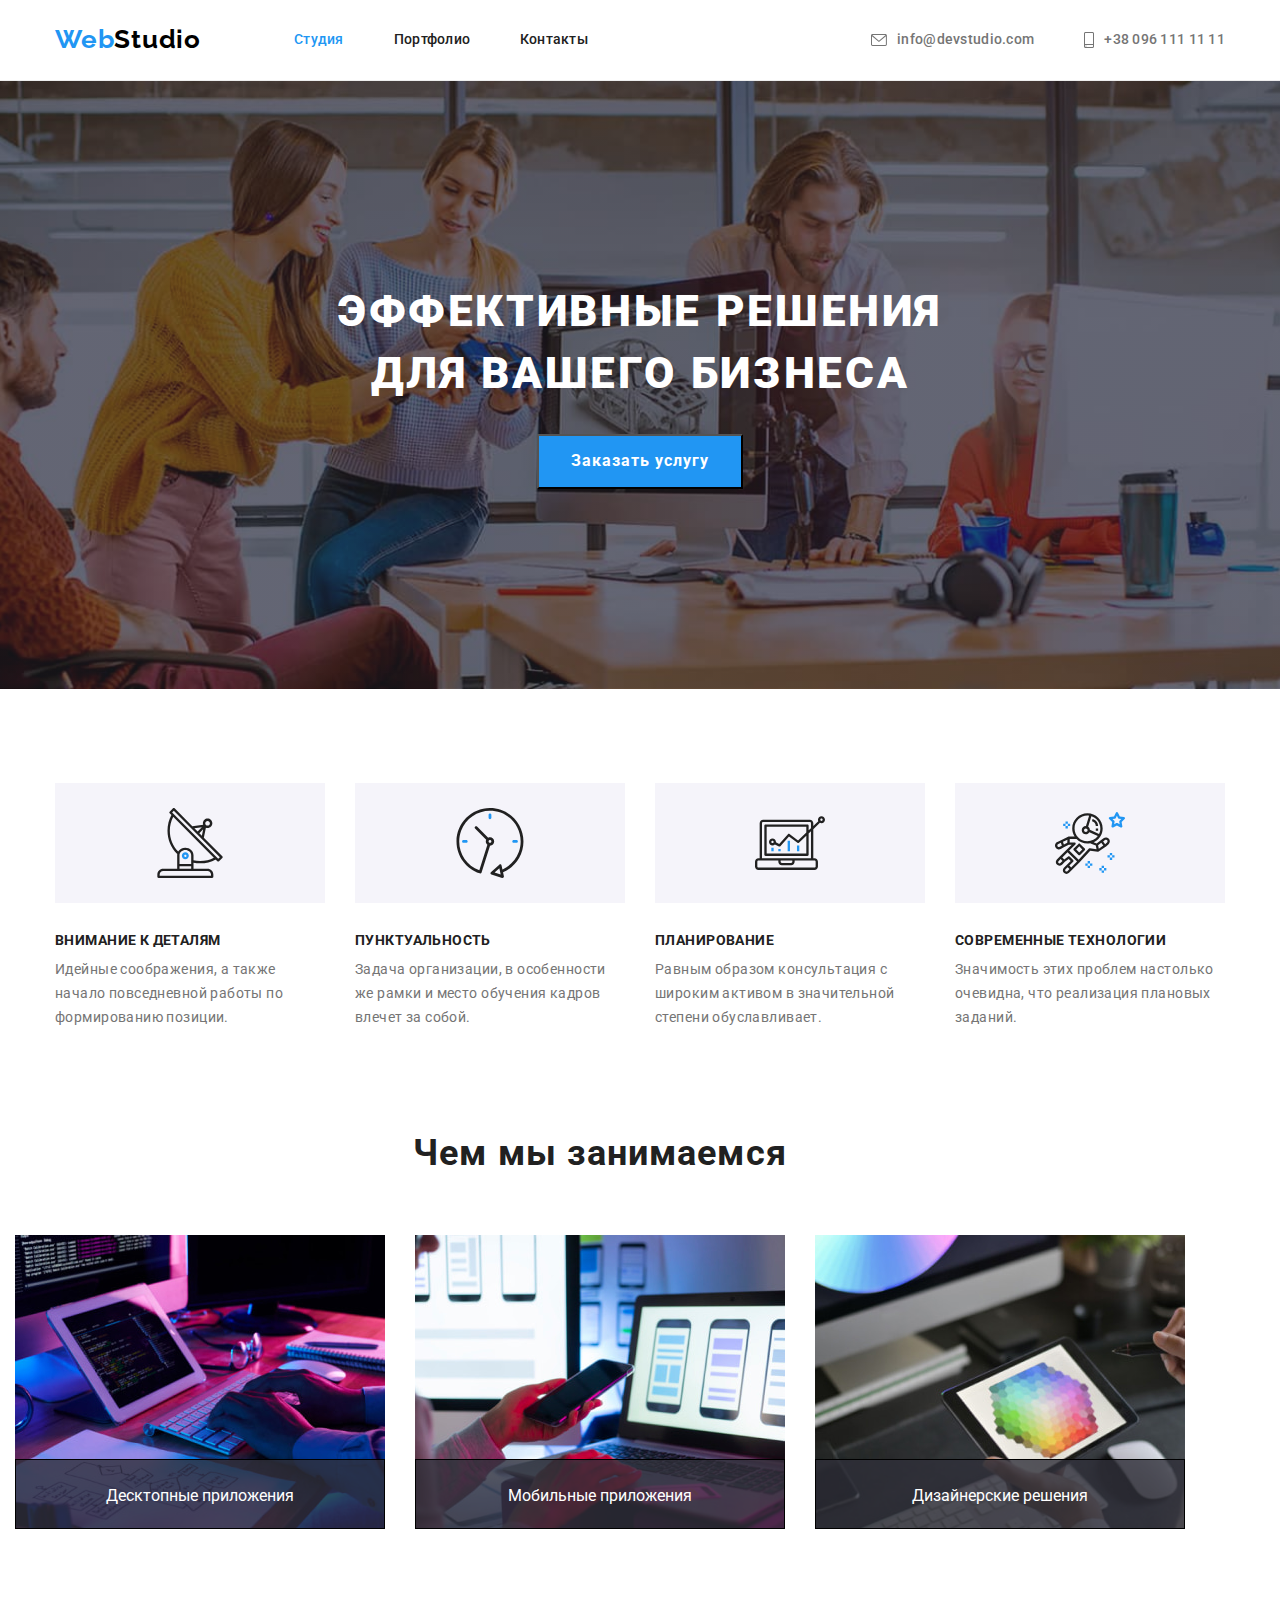
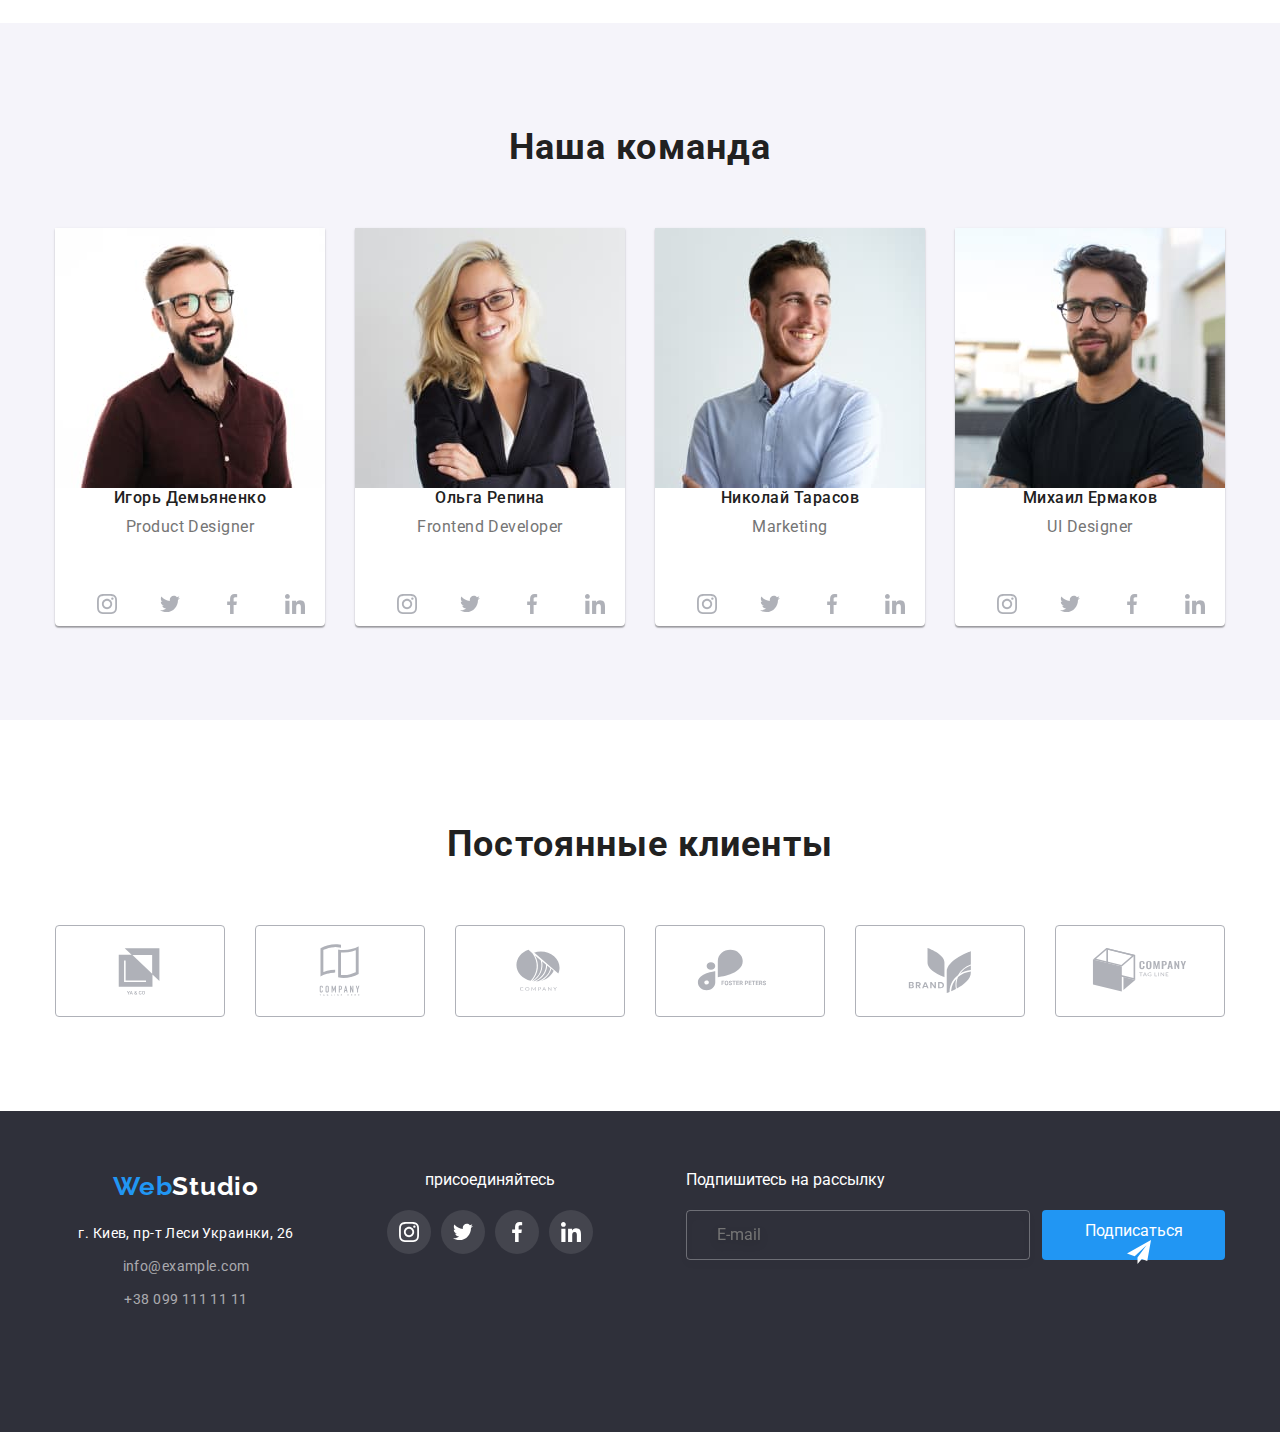
==== commit 21f8a52a: "footer" ====
--- a/index.html
+++ b/index.html
@@ -598,65 +598,67 @@
     <!--Футер-->
     <footer>
       <div class="container footer-container">
-        <div class="footer-box-hero">
-          <a href="./portfolio.html" class="logo-footer"
-            ><span class="logo__text">Web</span
-            ><span class="logo-studio">Studio</span>
-          </a>
-          <address class="address-footer">
-            <ul>
-              <li>
-                <a
-                  href="https://goo.gl/maps/1Wrg9zgTPJsRRy5G6"
-                  target="_blank"
-                  rel="noopener noreferrer"
-                  class="search"
-                  >г. Киев, пр-т Леси Украинки, 26</a
-                >
+        <div class="footer-tab">
+          <div class="footer-box-hero">
+            <a href="./portfolio.html" class="logo-footer"
+              ><span class="logo__text">Web</span
+              ><span class="logo-studio">Studio</span>
+            </a>
+            <address class="address-footer">
+              <ul>
+                <li>
+                  <a
+                    href="https://goo.gl/maps/1Wrg9zgTPJsRRy5G6"
+                    target="_blank"
+                    rel="noopener noreferrer"
+                    class="search"
+                    >г. Киев, пр-т Леси Украинки, 26</a
+                  >
+                </li>
+                <li>
+                  <a href="mailto:info@example.com" class="box"
+                    >info@example.com</a
+                  >
+                </li>
+                <li>
+                  <a href="tel:+380991111111" class="box">+38 099 111 11 11</a>
+                </li>
+              </ul>
+            </address>
+          </div>
+          <div class="footer-box">
+            <p class="footer-soc-text">присоединяйтесь</p>
+            <ul class="footer-soc-list">
+              <li class="footer-soc-item">
+                <a href="" class="footer-soc-link">
+                  <svg class="footer-soc-icon" width="20" height="20">
+                    <use href="./images/symbol-defs.svg#icon-instagram"></use>
+                  </svg>
+                </a>
               </li>
-              <li>
-                <a href="mailto:info@example.com" class="box"
-                  >info@example.com</a
-                >
+              <li class="footer-soc-item">
+                <a href="" class="footer-soc-link">
+                  <svg class="footer-soc-icon" width="20" height="20">
+                    <use href="./images/symbol-defs.svg#icon-twitter"></use>
+                  </svg>
+                </a>
               </li>
-              <li>
-                <a href="tel:+380991111111" class="box">+38 099 111 11 11</a>
+              <li class="footer-soc-item">
+                <a href="" class="footer-soc-link">
+                  <svg class="footer-soc-icon" width="20" height="20">
+                    <use href="./images/symbol-defs.svg#icon-facebook"></use>
+                  </svg>
+                </a>
+              </li>
+              <li class="footer-soc-item">
+                <a href="" class="footer-soc-link">
+                  <svg class="footer-soc-icon" width="20" height="20">
+                    <use href="./images/symbol-defs.svg#icon-linkedin"></use>
+                  </svg>
+                </a>
               </li>
             </ul>
-          </address>
-        </div>
-        <div class="footer-box">
-          <p class="footer-soc-text">присоединяйтесь</p>
-          <ul class="footer-soc-list">
-            <li class="footer-soc-item">
-              <a href="" class="footer-soc-link">
-                <svg class="footer-soc-icon" width="20" height="20">
-                  <use href="./images/symbol-defs.svg#icon-instagram"></use>
-                </svg>
-              </a>
-            </li>
-            <li class="footer-soc-item">
-              <a href="" class="footer-soc-link">
-                <svg class="footer-soc-icon" width="20" height="20">
-                  <use href="./images/symbol-defs.svg#icon-twitter"></use>
-                </svg>
-              </a>
-            </li>
-            <li class="footer-soc-item">
-              <a href="" class="footer-soc-link">
-                <svg class="footer-soc-icon" width="20" height="20">
-                  <use href="./images/symbol-defs.svg#icon-facebook"></use>
-                </svg>
-              </a>
-            </li>
-            <li class="footer-soc-item">
-              <a href="" class="footer-soc-link">
-                <svg class="footer-soc-icon" width="20" height="20">
-                  <use href="./images/symbol-defs.svg#icon-linkedin"></use>
-                </svg>
-              </a>
-            </li>
-          </ul>
+          </div>
         </div>
         <form class="footer-form">
           <label for="name" class="footer-label">Подпишитесь на рассылку</label>
--- a/css/main.min.css
+++ b/css/main.min.css
@@ -1,5 +1,5 @@
 :root{--primary-text-color: #ffffff;--title-text-color: #212121;--paragraph-text-color: #757575;--accent-color: #2196f3}.visually-hidden{clip:rect(0 0 0 0);clip-path:inset(50%);height:1px;overflow:hidden;position:absolute;white-space:nowrap;width:1px}body{font-family:Roboto, -apple-system, BlinkMacSystemFont, "Segoe UI", Oxygen,  Ubuntu, Cantarell, "Open Sans", "Helvetica Neue", sans-serif;color:var(--title-text-color);background-color:var(--primary-text-color)}body>a{font-family:Roboto, -apple-system, BlinkMacSystemFont, "Segoe UI", Oxygen,- Ubuntu, Cantarell, "Open Sans", "Helvetica Neue", sans-serif}h1,h2,h3,h4,h5,h6,p,ul{padding:0;margin:0;list-style:none}a{text-decoration:none}.container{width:100%;padding-left:15px;padding-right:15px;margin:0 auto}@media screen and (min-width: 480px){.container{width:480px}}@media screen and (min-width: 768px){.container{width:768px}}@media screen and (min-width: 1200px){.container{width:1200px}}.button{font-family:Roboto, -apple-system, BlinkMacSystemFont, "Segoe UI", Oxygen,- Ubuntu, Cantarell, "Open Sans", "Helvetica Neue", sans-serif;cursor:pointer}.button-primary{margin-top:30px;display:inline-block;padding:10px 32px;color:var(--primary-text-color);background-color:var(--accent-color);min-width:200px;font-style:normal;font-weight:700;font-size:16px;line-height:1.9;align-items:center;letter-spacing:0.06em;transition:background-color 250ms cubic-bezier(0.4, 0, 0.2, 1)}.button-primary:hover,.button-primary:focus{background-color:#188ce8}@media screen and (min-width: 768px){.button-primary{max-width:768px}}@media screen and (min-width: 1200px){.button-primary{max-width:1200px}}.button{padding:6px 22px;border:none}.button{color:var(--title-text-color);background-color:#f5f4fa;font-weight:500;font-size:16px;line-height:1.6;text-align:center;letter-spacing:0.03em;transition:color 250ms cubic-bezier(0.4, 0, 0.2, 1),box-shadow 250ms cubic-bezier(0.4, 0, 0.2, 1),background-color 250ms cubic-bezier(0.4, 0, 0.2, 1)}.button:hover,.button:focus{color:var(--primary-text-color);background-color:var(--accent-color)}.button-btn:hover,.butten-btn:focus{color:var(--primary-text-color);background-color:var(--accent-color);transition:color 250ms cubic-bezier(0.4, 0, 0.2, 1)}.backdrop{position:fixed;top:0;width:100%;height:100%;background-color:rgba(66,68,90,0.35);transition:opacity 250ms, visibility 250ms}.modal{position:absolute;width:550px;height:550px;top:50%;left:50%;background-color:#ffffff;border-radius:1px;transform:translate(-50%, -50%);padding:40px}.modal-close-button{width:70px;height:70px;border-radius:50%;position:absolute;top:10px;right:10px;width:30px;height:30px;border:1px solid rgba(0,0,0,0.1);background-color:transparent;fill:#000000}.modal-close-button:hover,.modal-close-button:focus{fill:var(--accent-color)}.is-hidden{opacity:0;pointer-events:none;visibility:hidden}.modal-title{font-size:20px;text-align:center;color:#212121;margin-bottom:12px;font-weight:700;letter-spacing:0.03em}.modal-field{margin-bottom:12px}.modal-input{width:100%;height:35px;border:1px solid rgba(0,0,0,0.14);border-radius:4px;padding-left:30px;margin-top:4px;outline:none;transition:border-color 250ms cubic-bezier(0.4, 0, 0.2, 1)}.modal-input:hover,.modal-input:focus{border-color:var(--accent-color);transition:border-color 250ms cubic-bezier(0.4, 0, 0.2, 1)}.modal-input:valid{border-color:#2196f3}.modal-button{width:200px;height:50px;color:var(--primary-text-color);background-color:var(--accent-color);border-radius:4px;border:1px solid #2196f3;margin-top:30px}.modal-button:hover,.modal-button:focus{background-color:#188ce8;transition:background-color 250ms cubic-bezier(0.4, 0, 0.2, 1)}button{display:flex;justify-content:center;align-items:center}.madal-label{font-size:12px;line-height:1.7px;letter-spacing:0.01em;color:#757575}.modal-text{width:100%;height:80px;border:1px solid rgba(0,0,0,0.14);border-radius:4px;padding:10px;margin-top:4px;resize:none;outline:none}.modal-text:hover,.modal-text:focus{border-color:var(--accent-color);transition:border-color 250ms cubic-bezier(0.4, 0, 0.2, 1)}.modal-input-wrap{position:relative}.input-icon{position:absolute;left:10px;top:50%;transform:translateY(-50%);transition:fill 250ms cubic-bezier(0.4, 0, 0.2, 1)}.modal-input:hover+.input-icon,.modal-input:focus+.input-icon{fill:var(--accent-color)}.check-text{font-size:14px;display:flex;align-items:center}.check-text::before{content:"";width:16px;height:15px;border:2px solid #212121;border-radius:4px;margin-right:8px}.input-check:checked+.check-text::before{background-color:var(--accent-color);border:none;background-image:url(../images/check.svg.svg);background-repeat:no-repeat;background-position:center}.input-check:focus+.check-text::before{border-color:var(--accent-color)}.input-contract{color:var(--accent-color);text-decoration:underline;margin-left:3px}.modal-text{height:120px}.header-container{display:flex;align-items:center}header{border-bottom:1px solid #eeeeee}.nav{display:flex;align-items:center;transition:color 250ms cubic-bezier(0.4, 0, 0.2, 1)}@media screen and (min-width: 768px){.logo{margin-right:88px}}@media screen and (min-width: 1200px){.logo{margin-right:93px}}.logo__secondary{color:#000000;font-family:Raleway;font-style:normal;font-weight:700;font-size:26px;line-height:1.2;letter-spacing:0.03em}.logo__text{color:var(--accent-color);font-family:Raleway;font-style:normal;font-weight:700;font-size:26px;line-height:1.2;letter-spacing:0.03em}.site-nav{display:none}@media screen and (min-width: 768px){.site-nav{display:flex}.site-nav li:not(:last-child){margin-right:30px}}@media screen and (min-width: 768px) and (min-width: 1200px){.site-nav li:not(:last-child){margin-right:50px}}.site-nav__current{display:block;padding-top:32px;padding-bottom:32px;color:var(--accent-color);font-style:normal;font-weight:500;font-size:14px;line-height:1.1;letter-spacing:0.02em;position:relative;transition:color 250ms cubic-bezier(0.4, 0, 0.2, 1)}.site-nav__current:hover,.site-nav__current:focus{color:var(--accent-color)}.site-nav__current:hover::after,.site-nav__current:focus::after{content:"";position:absolute;width:100%;height:4px;border-radius:2px;background-color:var(--accent-color);bottom:0;display:block;transition:color 250ms cubic-bezier(0.4, 0, 0.2, 1)}.site-nav__portfolio{display:block;padding-top:32px;padding-bottom:32px;color:var(--title-text-color);width:76px;font-style:normal;font-weight:500;font-size:14px;line-height:1.1;letter-spacing:0.02em;position:relative;transition:color 250ms cubic-bezier(0.4, 0, 0.2, 1)}.site-nav__portfolio:hover,.site-nav__portfolio:focus{color:var(--accent-color)}.site-nav__portfolio:hover::after,.site-nav__portfolio:focus::after{content:"";position:absolute;width:100%;height:4px;border-radius:2px;background-color:var(--accent-color);transition:color 250ms cubic-bezier(0.4, 0, 0.2, 1);bottom:0;display:block}.site-nav__contact{display:block;padding-top:32px;padding-bottom:32px;color:var(--title-text-color);font-style:normal;font-weight:500;font-size:14px;line-height:1.1;letter-spacing:0.02em;position:relative;transition:color 250ms cubic-bezier(0.4, 0, 0.2, 1)}.site-nav__contact:hover,.site-nav__contact:focus{color:var(--accent-color);transition:color 250ms cubic-bezier(0.4, 0, 0.2, 1)}.site-nav__contact:hover::after,.site-nav__contact:focus::after{content:"";position:absolute;width:100%;height:4px;border-radius:2px;background-color:var(--accent-color);bottom:0;display:block;transition:color 250ms cubic-bezier(0.4, 0, 0.2, 1)}.contact-nav{display:none}@media screen and (min-width: 768px){.contact-nav{display:block;margin-left:auto}.contact-nav li:not(:last-child){margin-bottom:10px}}@media screen and (min-width: 768px) and (min-width: 1200px){.contact-nav li:not(:last-child){margin-bottom:0;margin-right:50px}}@media screen and (min-width: 1200px){.contact-nav{display:flex}}.mailto{display:flex;align-items:center;color:var(--paragraph-text-color);font-weight:500;font-size:14px;line-height:1.1;letter-spacing:0.02em;fill:#757575;transition:color 250ms cubic-bezier(0.4, 0, 0.2, 1)}.mailto:hover,.mailto:focus{color:var(--accent-color)}@media screen and (min-width: 1200px){.mailto{padding-top:32px;padding-bottom:32px}}.mailto-icon{margin-right:10px}.mailto:hover .mailto-icon,.mailto:focus .mailto-icon{fill:var(--accent-color);transition:fill 250ms cubic-bezier(0.4, 0, 0.2, 1)}.phone{display:flex;align-items:center;color:var(--paragraph-text-color);font-style:normal;font-weight:500;font-size:14px;line-height:1.1;letter-spacing:0.02em;fill:#757575;transition:color 250ms cubic-bezier(0.4, 0, 0.2, 1)}.phone:hover,.phone:focus{color:var(--accent-color)}@media screen and (min-width: 1200px){.phone{padding-top:32px;padding-bottom:32px}}.phone-icon{margin-right:10px}.phone:hover .phone-icon,.phone:focus .phone-icon{fill:var(--accent-color);transition:fill 250ms cubic-bezier(0.4, 0, 0.2, 1)}.mob-menu{position:fixed;z-index:1;top:0;left:0;background-color:#ffffff;width:100vw;height:100vh;padding-top:48px;padding-bottom:48px}.mob-menu .container{overflow-y:auto;display:flex;flex-direction:column;height:100%;justify-content:space-between}@media screen and (min-width: 768px){.mob-menu{width:354px;display:none}}@media screen and (min-width: 1200px){.mob-menu{width:270px;display:none}}.header-button{display:block;margin-left:auto;border:none;background-color:#ffffff}@media screen and (min-width: 768px){.header-button{max-width:768px;display:none}}@media screen and (min-width: 1200px){.header-button{max-width:1200px;display:none}}.header-btn:hover,.header-btn:focus{color:var(--accent-color);transition:color 250ms cubic-bezier(0.4, 0, 0.2, 1)}.header-button-close{border:none;background-color:#ffffff}.header-button-close{display:block;margin-left:auto;margin-bottom:30px}.header-btn-close{fill:#000000}.header-btn-close:hover,.header-btn-close:focus{color:var(--accent-color);transition:color 250ms cubic-bezier(0.4, 0, 0.2, 1)}.mob-site-nav li:not(:last-child){margin-bottom:32px}.mob-site-nav__current{font-weight:500;font-size:40px;line-height:1.2px;text-align:center;letter-spacing:0.02em;color:#212121}.mob-site-nav__current:hover,.mob-site-nav__current:focus{color:var(--accent-color)}.mob-site-nav__portfolio{font-weight:500;font-size:40px;line-height:1.2px;text-align:center;letter-spacing:0.02em;color:#212121}.mob-site-nav__portfolio:hover,.mob-site-nav__portfolio:focus{color:var(--accent-color)}.mob-site-nav__contact{font-weight:500;font-size:40px;line-height:1.2px;text-align:center;letter-spacing:0.02em;color:#212121}.mob-site-nav__contact:hover,.mob-site-nav__contact:focus{color:var(--accent-color)}.mob-phone{font-size:34px;line-height:1.17px;letter-spacing:0.02em;color:#2196f3}.mob-mailto{font-weight:500;font-size:24px;line-height:1.7px;letter-spacing:0.02em;color:#757575;display:block;margin-top:32px}.mob-title-soc-list{display:flex;margin-top:64px}.mob-title-soc-item{font-weight:500;font-size:18px;line-height:22px;letter-spacing:0.02em;color:#2196f3}.mob-title-soc-link{display:flex;flex-direction:column;font-weight:500;font-size:18px;line-height:1.2px;letter-spacing:0.02em;color:#2196f3}.mob-title-soc-link{position:relative;padding-right:10px}.mob-title-soc-link::after{content:"";position:absolute;width:22px;height:0px;border-right:1px solid rgba(33,33,33,0.2);transform:rotate(90deg);left:0}.no-scroll{overflow:hidden}.hero{background-color:#2f303a;text-align:center;background-image:linear-gradient(rgba(47,48,58,0.4), rgba(47,48,58,0.4)),url(../images/header.mob.jpg);background-repeat:no-repeat;width:100%;margin:0 auto;background-position:center;background-size:cover;padding:118px 0}@media (min-device-pixel-ratio: 2), (min-resolution: 192dpi), (min-resolution: 2dppx){.hero .box{background-image:linear-gradient(rgba(47,48,58,0.4), rgba(47,48,58,0.4)),url(../images/header-mobx.jpg)}}@media screen and (min-width: 768px){.hero{max-width:768px;padding:118px 204px 118px 204px;background-image:linear-gradient(rgba(47,48,58,0.4), rgba(47,48,58,0.4)),url(../images/Header.tab.jpg)}}@media screen and (min-width: 768px) and (min-device-pixel-ratio: 2), screen and (min-width: 768px) and (min-resolution: 192dpi), screen and (min-width: 768px) and (min-resolution: 2dppx){.hero .box{background-image:linear-gradient(rgba(47,48,58,0.4), rgba(47,48,58,0.4)),url(../images/header-tabx.jpg)}}@media screen and (min-width: 1200px){.hero{max-width:1600px;padding:200px 0;background-image:linear-gradient(rgba(47,48,58,0.4), rgba(47,48,58,0.4)),url(../images/Шапка.jpg)}}@media screen and (min-width: 1200px) and (min-device-pixel-ratio: 2), screen and (min-width: 1200px) and (min-resolution: 192dpi), screen and (min-width: 1200px) and (min-resolution: 2dppx){.hero .box{background-image:linear-gradient(rgba(47,48,58,0.4), rgba(47,48,58,0.4)),url(../images/header-deskx.jpg)}}.hero-title{margin:0 auto;color:var(--primary-text-color);width:360px;font-weight:900;font-size:26px;line-height:1.6px;text-align:center;letter-spacing:0.06em;text-transform:uppercase}@media screen and (min-width: 1200px){.hero-title{width:696px;font-size:44px;line-height:1.4}}.feature{padding-top:60px;padding-bottom:60px}@media screen and (min-width: 1200px){.feature{padding-top:94px;padding-bottom:94px}}.feature-ul{display:flex;flex-wrap:wrap;margin-right:-30px;margin-bottom:-30px}.feature-ul li{width:450px;margin-right:30px;margin-bottom:30px}@media screen and (min-width: 768px){.feature-ul li{width:354px}}@media screen and (min-width: 1200px){.feature-ul li{width:270px}}.feature-list{border-radius:1px}.feature-div{height:120px;width:100%;display:flex;align-items:center;justify-content:center;background-color:#f5f4fa;margin-bottom:30px}.feature-icon{position:absolute}.feature .title{display:flex;font-weight:700;font-size:14px;line-height:1.1;letter-spacing:0.03em;text-transform:uppercase}.title{text-align:center}@media screen and (min-width: 768px){.title{text-align:start}}@media screen and (min-width: 1200px){.title{text-align:start}}.subject{margin-top:10px;color:var(--paragraph-text-color);font-size:14px;line-height:1.7;letter-spacing:0.03em}.subject:not(:last-child){margin-bottom:30px}.work{display:none}@media screen and (min-width: 1200px){.work{max-width:1200px;display:flex;padding-bottom:94px}}.work-list{margin-bottom:50px;font-weight:700;font-size:36px;line-height:1.7;text-align:center;letter-spacing:0.03em}.work-pfoto{display:flex}.work-pfoto li:not(:last-child){margin-right:30px}.work-top-wrap{position:relative;overflow:hidden}.work-top-text{position:absolute;bottom:0;text-align:center;background-color:rgba(47,48,58,0.8);border:1px solid #000000;box-shadow:0px 4px 4px rgba(0,0,0,0.25);color:var(--primary-text-color);font-weight:400;padding-top:27px;width:370px;height:70px;transition:transform 500ms linear}.content{background-color:#f5f4fa;padding-top:60px;padding-bottom:60px}@media screen and (min-width: 1200px){.content{padding-top:94px;padding-bottom:94px}}.content-list{margin-bottom:50px;font-weight:700;font-size:36px;line-height:1.7;text-align:center;letter-spacing:0.03em}.content .title{font-weight:500;font-size:16px;line-height:1.2;text-align:center;letter-spacing:0.03em}.lead{margin:0;margin-bottom:16px;color:var(--paragraph-text-color);font-weight:400;font-size:16px;line-height:1.2;text-align:center;letter-spacing:0.03em}@media screen and (min-width: 768px){.content-list-photo{margin-top:-30px;margin-left:-30px;display:flex;flex-wrap:wrap}}.content-photo:not(:last-child){margin-bottom:30px}@media screen and (min-width: 768px){.content-photo:not(:last-child){margin-bottom:0}}@media screen and (min-width: 768px){.content-list-photo li{width:354px;margin-top:30px;margin-left:30px}}@media screen and (min-width: 1200px){.content-list-photo li{width:270px}}.cart-bg{background:#ffffff;box-shadow:0px 1px 3px rgba(0,0,0,0.12),0px 1px 1px rgba(0,0,0,0.14),0px 2px 1px rgba(0,0,0,0.2);border-radius:0px 0px 4px 4px}.content-title{margin-bottom:10px}.title-soc-list{display:flex;justify-content:center}.title-soc-link{width:44px;height:44px;background-color:var(--primary-text-color);border-radius:50%;display:flex;justify-content:center;align-items:center;fill:#afb1b8;transition:background-color 250ms cubic-bezier(0.4, 0, 0.2, 1)}.title-soc-link:hover,.title-soc-link:focus{background-color:var(--accent-color)}.title-soc-icon{transition:fill 250ms cubic-bezier(0.4, 0, 0.2, 1)}.title-soc-link:hover .title-soc-icon,.title-soc-link:focus .title-soc-icon{fill:#ffffff;transition:fill 250ms cubic-bezier(0.4, 0, 0.2, 1)}.title-soc-item+.title-soc-item{margin-left:10px}.content-logo{padding-top:60px;padding-bottom:60px}@media screen and (min-width: 1200px){.content-logo{padding-top:94px;padding-bottom:94px}}.content-logo__companies{display:flex;justify-content:center;margin-bottom:50px;font-weight:700;font-size:36px;line-height:1.7;text-align:center;letter-spacing:0.03em}.content-logo__list{display:flex;flex-wrap:wrap;margin-right:-30px;margin-bottom:-30px}.content-logo__list li{width:210px;margin-right:30px;margin-bottom:30px}@media screen and (min-width: 768px){.content-logo__list li{width:226px}}@media screen and (min-width: 1200px){.content-logo__list li{width:170px}}.content-logo__link{display:flex;justify-content:center;align-items:center;border:1px solid #afb1b8;border-radius:4px;width:170px;height:92px;fill:#afb1b8;transition:fill 250ms cubic-bezier(0.4, 0, 0.2, 1),border 250ms cubic-bezier(0.4, 0, 0.2, 1)}.content-logo__link:hover,.content-logo__link:focus{border-color:var(--accent-color)}.content-logo__icon{transition:fill 250ms cubic-bezier(0.4, 0, 0.2, 1)}.content-logo__icon:hover,.content-logo__icon:focus{fill:var(--accent-color);transition:fill 250ms cubic-bezier(0.4, 0, 0.2, 1),background-color 250ms cubic-bezier(0.4, 0, 0.2, 1)}.content-logo__link:hover .content-logo__icon,.content-logo__link:focus .content-logo__icon{fill:var(--accent-color);transition:fill 250ms cubic-bezier(0.4, 0, 0.2, 1)}.content-logo__item:not(:last-child){margin-right:30px}footer{padding-top:60px;padding-bottom:60px;background-color:#2f303a}@media screen and (min-width: 768px){.footer-container{max-width:768px;display:flex;flex-wrap:wrap}}@media screen and (min-width: 1200px){.footer-container{max-width:1200px;display:flex;align-items:baseline}}.footer-box-hero{text-align:center;justify-content:center;margin-right:auto;margin-left:auto}@media screen and (min-width: 320px){.footer-box-hero{max-width:480px;margin-bottom:60px}}@media screen and (min-width: 768px){.footer-box-hero{max-width:768px;display:inline-block}}@media screen and (min-width: 1200px){.footer-box-hero{max-width:1200px;display:inline-block}}.logo-footer{display:inline-block;margin-bottom:20px}.logo-studio{color:var(--primary-text-color);width:145px;font-family:Raleway;font-style:normal;font-weight:bold;font-size:26px;line-height:1.2;letter-spacing:0.03em}.address-footer li:not(:last-child){margin-bottom:9px}.footer-soc-text{color:var(--primary-text-color);font-family:inherit;justify-content:center;align-items:stretch}.search{color:var(--primary-text-color);width:231px;font-style:normal;font-weight:400;font-size:14px;line-height:1.7;letter-spacing:0.03em}.box{color:var(--primary-text-color);width:231px;font-style:normal;font-weight:400;font-size:14px;line-height:1.7;letter-spacing:0.03em}.box{color:rgba(255,255,255,0.6)}.footer-box{text-align:center;justify-content:center;margin-right:auto;margin-left:auto}@media screen and (min-width: 320px){.footer-box{max-width:480px;margin-bottom:60px}}@media screen and (min-width: 768px){.footer-box{display:flex;max-width:768px;margin-left:70px;font-family:inherit;font-style:normal}}@media screen and (min-width: 1200px){.footer-box{display:flex;max-width:1200px;margin-left:70px;font-family:inherit;font-style:normal}}.footer-soc-text{display:block;margin-bottom:20px}.footer-soc-list{display:flex;justify-content:center}.footer-soc-link{width:44px;height:44px;background-color:rgba(255,255,255,0.1);border-radius:50%;display:flex;justify-content:center;align-items:center;fill:#ffffff;transition:background-color 250ms cubic-bezier(0.4, 0, 0.2, 1)}.footer-soc-link:hover,.footer-soc-link:focus{background-color:var(--accent-color)}.footer-soc-item+.footer-soc-item{margin-left:10px}.footer-soc-link:hover .footer-soc-icon,.footer-soc-link:focus .footer-soc-icon{transition:background-color 250ms cubic-bezier(0.4, 0, 0.2, 1)}.footer-form{text-align:center;justify-content:center;margin-right:auto;margin-left:auto;align-items:unset}@media screen and (min-width: 768px){.footer-form{max-width:768px;margin-left:93px;display:flex;flex-wrap:wrap}}@media screen and (min-width: 1200px){.footer-form{max-width:1200px;margin-left:93px}}.footer-label{color:var(--primary-text-color)}.input-subscription{display:flex;margin-top:20px}.footer-input{width:368px;height:50px;border:1px solid rgba(255,255,255,0.3);border-radius:4px;padding-left:30px;margin-right:12px;outline:none;filter:drop-shadow(0px 4px 4px rgba(0,0,0,0.15));background-color:transparent}.footer-button{height:50px;padding:10px 28px 10px 29px;display:flex;justify-content:center;align-items:center;color:var(--primary-text-color);background-color:var(--accent-color);border-radius:4px;border-color:transparent;margin:0 auto}.footer-button{text-align:center;justify-content:center;margin-right:auto;margin-left:auto}@media screen and (min-width: 320px){.footer-button{max-width:480px;display:flex;flex-wrap:wrap}}@media screen and (min-width: 768px){.footer-button{max-width:768px;display:flex;flex-wrap:wrap}}@media screen and (min-width: 1200px){.footer-button{max-width:1200px}}.footer-icon{margin-left:10px}.link-current-one{display:block;padding-top:32px;padding-bottom:32px;color:var(--title-text-color);width:49px;font-style:normal;font-weight:500;font-size:14px;line-height:1.1;letter-spacing:0.02em}.link-current-one:hover,.link-current-one:focus{color:var(--accent-color);transition:color 250ms cubic-bezier(0.4, 0, 0.2, 1)}.link-portfolio-one{display:block;padding-top:32px;padding-bottom:32px;color:var(--accent-color);width:76px;font-style:normal;font-weight:500;font-size:14px;line-height:1.1;letter-spacing:0.02em;transition:color 250ms cubic-bezier(0.4, 0, 0.2, 1)}.link-portfolio-one:hover,.link-portfolio-one:focus{color:var(--accent-color)}.section-hero-portfolio{padding-top:60px;padding-bottom:60px}@media screen and (min-width: 1200px){.section-hero-portfolio{padding-top:94px;padding-bottom:94px}}.list-ul{display:flex;flex-wrap:wrap;justify-content:center}.list-ul li:not(:last-child){margin-right:8px}.img-link{margin-top:34px;display:flex;flex-wrap:wrap}.img-link li{display:flex;flex-direction:column;margin-right:15px;margin-bottom:15px}@media screen and (min-width: 768px){.img-link li{width:calc(100 / 2)-30px}}@media screen and (min-width: 1200px){.img-link li{width:370px}}.flex-element{width:370px;margin-right:30px;margin-bottom:30px}.flex-element:nth-child(3n){margin-right:0}.flex-element:nth-last-child(-n+3){margin-bottom:0}.cart-bg-shadow{display:block;transition:box-shadow 250ms cubic-bezier(0.4, 0, 0.2, 1)}.cart-bg-shadow:hover,.cart-bg-shadow:focus{-webkit-box-shadow:-1px 11px 4px -3px rgba(66,68,90,0.35);-moz-box-shadow:-1px 11px 4px -3px rgba(66,68,90,0.35);box-shadow:-1px 11px 4px -3px rgba(66,68,90,0.35);border-radius:4px;transition:box-shadow 250ms cubic-bezier(0.4, 0, 0.2, 1)}.title-top-wrap{position:relative;overflow:hidden}.title-top-text{position:absolute;top:0;background-color:rgba(33,150,243,0.9);color:var(--primary-text-color);font-weight:400;font-size:18px;line-height:1.55;letter-spacing:0.03em;padding:63px 24px;transform:translateY(100%);transition:transform 500ms linear;overflow:hidden}.flex-element:hover .title-top-text,.flex-element:focus .title-top-text{transform:translateY(0%)}.img-portfolio{padding:20px 24px;border-right:1px solid #eeeeee;border-bottom:1px solid #eeeeee;border-left:1px solid #eeeeee;flex-grow:1}.title-second{margin-bottom:4px;width:450px;margin-right:15px;margin-bottom:15px}@media screen and (min-width: 768px){.title-second{width:354px}}@media screen and (min-width: 1200px){.title-second{width:370px}}.img-link .title{color:var(--title-text-color);font-weight:700;font-size:18px;line-height:2;letter-spacing:0.06em;text-align:start}.caption{color:var(--paragraph-text-color);font-weight:400;font-size:16px;line-height:1.9;letter-spacing:0.03em;width:450px;margin-right:15px;margin-bottom:15px}@media screen and (min-width: 768px){.caption{width:354px}}@media screen and (min-width: 1200px){.caption{width:370px}}
+ Ubuntu, Cantarell, "Open Sans", "Helvetica Neue", sans-serif}h1,h2,h3,h4,h5,h6,p,ul{padding:0;margin:0;list-style:none}a{text-decoration:none}img{display:block;max-width:100%}.container{width:100%;padding-left:15px;padding-right:15px;margin:0 auto}@media screen and (min-width: 480px){.container{width:480px}}@media screen and (min-width: 768px){.container{width:768px}}@media screen and (min-width: 1200px){.container{width:1200px}}.button{font-family:Roboto, -apple-system, BlinkMacSystemFont, "Segoe UI", Oxygen,+ Ubuntu, Cantarell, "Open Sans", "Helvetica Neue", sans-serif;cursor:pointer}.button-primary{margin-top:30px;display:inline-block;padding:10px 32px;color:var(--primary-text-color);background-color:var(--accent-color);min-width:200px;font-style:normal;font-weight:700;font-size:16px;line-height:1.9;align-items:center;letter-spacing:0.06em;transition:background-color 250ms cubic-bezier(0.4, 0, 0.2, 1)}.button-primary:hover,.button-primary:focus{background-color:#188ce8}@media screen and (min-width: 768px){.button-primary{max-width:768px}}@media screen and (min-width: 1200px){.button-primary{max-width:1200px}}.button{padding:6px 22px;border:none}.button{color:var(--title-text-color);background-color:#f5f4fa;font-weight:500;font-size:16px;line-height:1.6;text-align:center;letter-spacing:0.03em;transition:color 250ms cubic-bezier(0.4, 0, 0.2, 1),box-shadow 250ms cubic-bezier(0.4, 0, 0.2, 1),background-color 250ms cubic-bezier(0.4, 0, 0.2, 1)}.button:hover,.button:focus{color:var(--primary-text-color);background-color:var(--accent-color)}.button-btn:hover,.butten-btn:focus{color:var(--primary-text-color);background-color:var(--accent-color);transition:color 250ms cubic-bezier(0.4, 0, 0.2, 1)}.backdrop{position:fixed;top:0;width:100%;height:100%;background-color:rgba(66,68,90,0.35);transition:opacity 250ms, visibility 250ms}.modal{position:absolute;width:550px;height:550px;top:50%;left:50%;background-color:#ffffff;border-radius:1px;transform:translate(-50%, -50%);padding:40px}.modal-close-button{width:70px;height:70px;border-radius:50%;position:absolute;top:10px;right:10px;width:30px;height:30px;border:1px solid rgba(0,0,0,0.1);background-color:transparent;fill:#000000}.modal-close-button:hover,.modal-close-button:focus{fill:var(--accent-color)}.is-hidden{opacity:0;pointer-events:none;visibility:hidden}.modal-title{font-size:20px;text-align:center;color:#212121;margin-bottom:12px;font-weight:700;letter-spacing:0.03em}.modal-field{margin-bottom:12px}.modal-input{width:100%;height:35px;border:1px solid rgba(0,0,0,0.14);border-radius:4px;padding-left:30px;margin-top:4px;outline:none;transition:border-color 250ms cubic-bezier(0.4, 0, 0.2, 1)}.modal-input:hover,.modal-input:focus{border-color:var(--accent-color);transition:border-color 250ms cubic-bezier(0.4, 0, 0.2, 1)}.modal-input:valid{border-color:#2196f3}.modal-button{width:200px;height:50px;color:var(--primary-text-color);background-color:var(--accent-color);border-radius:4px;border:1px solid #2196f3;margin-top:30px}.modal-button:hover,.modal-button:focus{background-color:#188ce8;transition:background-color 250ms cubic-bezier(0.4, 0, 0.2, 1)}button{display:flex;justify-content:center;align-items:center}.madal-label{font-size:12px;line-height:1.7px;letter-spacing:0.01em;color:#757575}.modal-text{width:100%;height:80px;border:1px solid rgba(0,0,0,0.14);border-radius:4px;padding:10px;margin-top:4px;resize:none;outline:none}.modal-text:hover,.modal-text:focus{border-color:var(--accent-color);transition:border-color 250ms cubic-bezier(0.4, 0, 0.2, 1)}.modal-input-wrap{position:relative}.input-icon{position:absolute;left:10px;top:50%;transform:translateY(-50%);transition:fill 250ms cubic-bezier(0.4, 0, 0.2, 1)}.modal-input:hover+.input-icon,.modal-input:focus+.input-icon{fill:var(--accent-color)}.check-text{font-size:14px;display:flex;align-items:center}.check-text::before{content:"";width:16px;height:15px;border:2px solid #212121;border-radius:4px;margin-right:8px}.input-check:checked+.check-text::before{background-color:var(--accent-color);border:none;background-image:url(../images/check.svg.svg);background-repeat:no-repeat;background-position:center}.input-check:focus+.check-text::before{border-color:var(--accent-color)}.input-contract{color:var(--accent-color);text-decoration:underline;margin-left:3px}.modal-text{height:120px}.header-container{display:flex;align-items:center}header{border-bottom:1px solid #eeeeee}.nav{display:flex;align-items:center;transition:color 250ms cubic-bezier(0.4, 0, 0.2, 1)}@media screen and (min-width: 768px){.logo{margin-right:88px}}@media screen and (min-width: 1200px){.logo{margin-right:93px}}.logo__secondary{color:#000000;font-family:Raleway;font-style:normal;font-weight:700;font-size:26px;line-height:1.2;letter-spacing:0.03em}.logo__text{color:var(--accent-color);font-family:Raleway;font-style:normal;font-weight:700;font-size:26px;line-height:1.2;letter-spacing:0.03em}.site-nav{display:none}@media screen and (min-width: 768px){.site-nav{display:flex}.site-nav li:not(:last-child){margin-right:30px}}@media screen and (min-width: 768px) and (min-width: 1200px){.site-nav li:not(:last-child){margin-right:50px}}.site-nav__current{display:block;padding-top:32px;padding-bottom:32px;color:var(--accent-color);font-style:normal;font-weight:500;font-size:14px;line-height:1.1;letter-spacing:0.02em;position:relative;transition:color 250ms cubic-bezier(0.4, 0, 0.2, 1)}.site-nav__current:hover,.site-nav__current:focus{color:var(--accent-color)}.site-nav__current:hover::after,.site-nav__current:focus::after{content:"";position:absolute;width:100%;height:4px;border-radius:2px;background-color:var(--accent-color);bottom:0;display:block;transition:color 250ms cubic-bezier(0.4, 0, 0.2, 1)}.site-nav__portfolio{display:block;padding-top:32px;padding-bottom:32px;color:var(--title-text-color);width:76px;font-style:normal;font-weight:500;font-size:14px;line-height:1.1;letter-spacing:0.02em;position:relative;transition:color 250ms cubic-bezier(0.4, 0, 0.2, 1)}.site-nav__portfolio:hover,.site-nav__portfolio:focus{color:var(--accent-color)}.site-nav__portfolio:hover::after,.site-nav__portfolio:focus::after{content:"";position:absolute;width:100%;height:4px;border-radius:2px;background-color:var(--accent-color);transition:color 250ms cubic-bezier(0.4, 0, 0.2, 1);bottom:0;display:block}.site-nav__contact{display:block;padding-top:32px;padding-bottom:32px;color:var(--title-text-color);font-style:normal;font-weight:500;font-size:14px;line-height:1.1;letter-spacing:0.02em;position:relative;transition:color 250ms cubic-bezier(0.4, 0, 0.2, 1)}.site-nav__contact:hover,.site-nav__contact:focus{color:var(--accent-color);transition:color 250ms cubic-bezier(0.4, 0, 0.2, 1)}.site-nav__contact:hover::after,.site-nav__contact:focus::after{content:"";position:absolute;width:100%;height:4px;border-radius:2px;background-color:var(--accent-color);bottom:0;display:block;transition:color 250ms cubic-bezier(0.4, 0, 0.2, 1)}.contact-nav{display:none}@media screen and (min-width: 768px){.contact-nav{display:block;margin-left:auto}.contact-nav li:not(:last-child){margin-bottom:10px}}@media screen and (min-width: 768px) and (min-width: 1200px){.contact-nav li:not(:last-child){margin-bottom:0;margin-right:50px}}@media screen and (min-width: 1200px){.contact-nav{display:flex}}.mailto{display:flex;align-items:center;color:var(--paragraph-text-color);font-weight:500;font-size:14px;line-height:1.1;letter-spacing:0.02em;fill:#757575;transition:color 250ms cubic-bezier(0.4, 0, 0.2, 1)}.mailto:hover,.mailto:focus{color:var(--accent-color)}@media screen and (min-width: 1200px){.mailto{padding-top:32px;padding-bottom:32px}}.mailto-icon{margin-right:10px}.mailto:hover .mailto-icon,.mailto:focus .mailto-icon{fill:var(--accent-color);transition:fill 250ms cubic-bezier(0.4, 0, 0.2, 1)}.phone{display:flex;align-items:center;color:var(--paragraph-text-color);font-style:normal;font-weight:500;font-size:14px;line-height:1.1;letter-spacing:0.02em;fill:#757575;transition:color 250ms cubic-bezier(0.4, 0, 0.2, 1)}.phone:hover,.phone:focus{color:var(--accent-color)}@media screen and (min-width: 1200px){.phone{padding-top:32px;padding-bottom:32px}}.phone-icon{margin-right:10px}.phone:hover .phone-icon,.phone:focus .phone-icon{fill:var(--accent-color);transition:fill 250ms cubic-bezier(0.4, 0, 0.2, 1)}.mob-menu{position:fixed;z-index:1;top:0;left:0;background-color:#ffffff;width:100vw;height:100vh;padding-top:48px;padding-bottom:48px}.mob-menu .container{overflow-y:auto;display:flex;flex-direction:column;height:100%;justify-content:space-between}@media screen and (min-width: 768px){.mob-menu{width:354px;display:none}}@media screen and (min-width: 1200px){.mob-menu{width:270px;display:none}}.header-button{display:block;margin-left:auto;border:none;background-color:#ffffff}@media screen and (min-width: 768px){.header-button{max-width:768px;display:none}}@media screen and (min-width: 1200px){.header-button{max-width:1200px;display:none}}.header-btn:hover,.header-btn:focus{color:var(--accent-color);transition:color 250ms cubic-bezier(0.4, 0, 0.2, 1)}.header-button-close{border:none;background-color:#ffffff}.header-button-close{display:block;margin-left:auto;margin-bottom:30px}.header-btn-close{fill:#000000}.header-btn-close:hover,.header-btn-close:focus{color:var(--accent-color);transition:color 250ms cubic-bezier(0.4, 0, 0.2, 1)}.mob-site-nav li:not(:last-child){margin-bottom:32px}.mob-site-nav__current{font-weight:500;font-size:40px;line-height:1.2px;text-align:center;letter-spacing:0.02em;color:#212121}.mob-site-nav__current:hover,.mob-site-nav__current:focus{color:var(--accent-color)}.mob-site-nav__portfolio{font-weight:500;font-size:40px;line-height:1.2px;text-align:center;letter-spacing:0.02em;color:#212121}.mob-site-nav__portfolio:hover,.mob-site-nav__portfolio:focus{color:var(--accent-color)}.mob-site-nav__contact{font-weight:500;font-size:40px;line-height:1.2px;text-align:center;letter-spacing:0.02em;color:#212121}.mob-site-nav__contact:hover,.mob-site-nav__contact:focus{color:var(--accent-color)}.mob-phone{font-size:34px;line-height:1.17px;letter-spacing:0.02em;color:#2196f3}.mob-mailto{font-weight:500;font-size:24px;line-height:1.7px;letter-spacing:0.02em;color:#757575;display:block;margin-top:32px}.mob-title-soc-list{display:flex;margin-top:64px}.mob-title-soc-item{font-weight:500;font-size:18px;line-height:22px;letter-spacing:0.02em;color:#2196f3}.mob-title-soc-link{display:flex;flex-direction:column;font-weight:500;font-size:18px;line-height:1.2;letter-spacing:0.02em;color:#2196f3}.mob-title-soc-item{position:relative}.mob-title-soc-item:not(:last-child){margin-right:20px}.mob-title-soc-item:not(:last-child)::after{content:"";position:absolute;width:2px;height:100%;background-color:rgba(33,33,33,0.2);right:-10px;top:0}.no-scroll{overflow:hidden}.hero{background-color:#2f303a;text-align:center;background-image:linear-gradient(rgba(47,48,58,0.4), rgba(47,48,58,0.4)),url(../images/header.mob.jpg);background-repeat:no-repeat;width:100%;margin:0 auto;background-position:center;background-size:cover;padding:118px 0}@media (min-device-pixel-ratio: 2), (min-resolution: 192dpi), (min-resolution: 2dppx){.hero .box{background-image:linear-gradient(rgba(47,48,58,0.4), rgba(47,48,58,0.4)),url(../images/header-mobx.jpg)}}@media screen and (min-width: 768px){.hero{max-width:768px;background-image:linear-gradient(rgba(47,48,58,0.4), rgba(47,48,58,0.4)),url(../images/Header.tab.jpg)}}@media screen and (min-width: 768px) and (min-device-pixel-ratio: 2), screen and (min-width: 768px) and (min-resolution: 192dpi), screen and (min-width: 768px) and (min-resolution: 2dppx){.hero .box{background-image:linear-gradient(rgba(47,48,58,0.4), rgba(47,48,58,0.4)),url(../images/header-tabx.jpg)}}@media screen and (min-width: 1200px){.hero{max-width:1600px;padding:200px 0;background-image:linear-gradient(rgba(47,48,58,0.4), rgba(47,48,58,0.4)),url(../images/Шапка.jpg)}}@media screen and (min-width: 1200px) and (min-device-pixel-ratio: 2), screen and (min-width: 1200px) and (min-resolution: 192dpi), screen and (min-width: 1200px) and (min-resolution: 2dppx){.hero .box{background-image:linear-gradient(rgba(47,48,58,0.4), rgba(47,48,58,0.4)),url(../images/header-deskx.jpg)}}.hero-title{margin:0 auto;color:var(--primary-text-color);font-weight:900;font-size:26px;text-align:center;letter-spacing:0.06em;text-transform:uppercase}@media screen and (min-width: 1200px){.hero-title{width:696px;font-size:44px;line-height:1.4}}.feature{padding-top:60px;padding-bottom:60px}@media screen and (min-width: 1200px){.feature{padding-top:94px;padding-bottom:94px}}.feature-ul{display:flex;flex-wrap:wrap;margin-right:-30px;margin-bottom:-30px}.feature-ul li{width:450px;margin-right:30px;margin-bottom:30px}@media screen and (min-width: 768px){.feature-ul li{width:354px}}@media screen and (min-width: 1200px){.feature-ul li{width:270px}}.feature-list{border-radius:1px}.feature-div{height:120px;width:100%;display:flex;align-items:center;justify-content:center;background-color:#f5f4fa;margin-bottom:30px}.feature-icon{position:absolute}.feature .title{display:flex;font-weight:700;font-size:14px;line-height:1.1;letter-spacing:0.03em;text-transform:uppercase}.title{text-align:center}@media screen and (min-width: 768px){.title{text-align:start}}@media screen and (min-width: 1200px){.title{text-align:start}}.subject{margin-top:10px;color:var(--paragraph-text-color);font-size:14px;line-height:1.7;letter-spacing:0.03em}.subject:not(:last-child){margin-bottom:30px}.work{display:none}@media screen and (min-width: 1200px){.work{max-width:1200px;display:flex;padding-bottom:94px}}.work-list{margin-bottom:50px;font-weight:700;font-size:36px;line-height:1.7;text-align:center;letter-spacing:0.03em}.work-pfoto{display:flex}.work-pfoto li:not(:last-child){margin-right:30px}.work-top-wrap{position:relative;overflow:hidden}.work-top-text{position:absolute;bottom:0;text-align:center;background-color:rgba(47,48,58,0.8);border:1px solid #000000;box-shadow:0px 4px 4px rgba(0,0,0,0.25);color:var(--primary-text-color);font-weight:400;padding-top:27px;width:370px;height:70px;transition:transform 500ms linear}.content{background-color:#f5f4fa;padding-top:60px;padding-bottom:60px}@media screen and (min-width: 1200px){.content{padding-top:94px;padding-bottom:94px}}.content-list{margin-bottom:50px;font-weight:700;font-size:36px;line-height:1.7;text-align:center;letter-spacing:0.03em}.content .title{font-weight:500;font-size:16px;line-height:1.2;text-align:center;letter-spacing:0.03em}.lead{margin:0;margin-bottom:16px;color:var(--paragraph-text-color);font-weight:400;font-size:16px;line-height:1.2;text-align:center;letter-spacing:0.03em}@media screen and (min-width: 768px){.content-list-photo{margin-top:-30px;margin-left:-30px;display:flex;flex-wrap:wrap}}.content-photo:not(:last-child){margin-bottom:30px}@media screen and (min-width: 768px){.content-photo:not(:last-child){margin-bottom:0}}@media screen and (min-width: 768px){.content-list-photo li{width:354px;margin-top:30px;margin-left:30px}}@media screen and (min-width: 1200px){.content-list-photo li{width:270px}}.cart-bg{background:#ffffff;box-shadow:0px 1px 3px rgba(0,0,0,0.12),0px 1px 1px rgba(0,0,0,0.14),0px 2px 1px rgba(0,0,0,0.2);border-radius:0px 0px 4px 4px}.content-title{margin-bottom:10px}.title-soc-list{display:flex;justify-content:center}.title-soc-link{width:44px;height:44px;background-color:var(--primary-text-color);border-radius:50%;display:flex;justify-content:center;align-items:center;fill:#afb1b8;transition:background-color 250ms cubic-bezier(0.4, 0, 0.2, 1)}.title-soc-link:hover,.title-soc-link:focus{background-color:var(--accent-color)}.title-soc-icon{transition:fill 250ms cubic-bezier(0.4, 0, 0.2, 1)}.title-soc-link:hover .title-soc-icon,.title-soc-link:focus .title-soc-icon{fill:#ffffff;transition:fill 250ms cubic-bezier(0.4, 0, 0.2, 1)}.title-soc-item+.title-soc-item{margin-left:10px}.content-logo{padding-top:60px;padding-bottom:60px}@media screen and (min-width: 1200px){.content-logo{padding-top:94px;padding-bottom:94px}}.content-logo__companies{display:flex;justify-content:center;margin-bottom:50px;font-weight:700;font-size:36px;line-height:1.7;text-align:center;letter-spacing:0.03em}.content-logo__list{display:flex;flex-wrap:wrap;margin-right:-30px;margin-bottom:-30px}.content-logo__list li{width:210px;margin-right:30px;margin-bottom:30px}@media screen and (min-width: 768px){.content-logo__list li{width:226px}}@media screen and (min-width: 1200px){.content-logo__list li{width:170px}}.content-logo__link{display:flex;justify-content:center;align-items:center;border:1px solid #afb1b8;border-radius:4px;width:170px;height:92px;fill:#afb1b8;transition:fill 250ms cubic-bezier(0.4, 0, 0.2, 1),border 250ms cubic-bezier(0.4, 0, 0.2, 1)}.content-logo__link:hover,.content-logo__link:focus{border-color:var(--accent-color)}.content-logo__icon{transition:fill 250ms cubic-bezier(0.4, 0, 0.2, 1)}.content-logo__icon:hover,.content-logo__icon:focus{fill:var(--accent-color);transition:fill 250ms cubic-bezier(0.4, 0, 0.2, 1),background-color 250ms cubic-bezier(0.4, 0, 0.2, 1)}.content-logo__link:hover .content-logo__icon,.content-logo__link:focus .content-logo__icon{fill:var(--accent-color);transition:fill 250ms cubic-bezier(0.4, 0, 0.2, 1)}.content-logo__item:not(:last-child){margin-right:30px}footer{padding-top:60px;padding-bottom:60px;background-color:#2f303a}@media screen and (min-width: 768px){.footer-container{display:flex;flex-wrap:wrap}}@media screen and (min-width: 1200px){.footer-container{display:flex;flex-wrap:nowrap}}@media screen and (min-width: 768px){.footer-tab{display:flex;justify-content:center;width:100%}}.footer-box-hero{text-align:center;justify-content:center;margin-right:auto;margin-left:auto}@media screen and (min-width: 320px){.footer-box-hero{max-width:480px;margin-bottom:60px}}.logo-footer{display:inline-block;margin-bottom:20px}.logo-studio{color:var(--primary-text-color);width:145px;font-family:Raleway;font-style:normal;font-weight:bold;font-size:26px;line-height:1.2;letter-spacing:0.03em}.address-footer li:not(:last-child){margin-bottom:9px}.footer-soc-text{color:var(--primary-text-color);font-family:inherit;justify-content:center;align-items:stretch}.search{color:var(--primary-text-color);width:231px;font-style:normal;font-weight:400;font-size:14px;line-height:1.7;letter-spacing:0.03em}.box{color:var(--primary-text-color);width:231px;font-style:normal;font-weight:400;font-size:14px;line-height:1.7;letter-spacing:0.03em}.box{color:rgba(255,255,255,0.6)}.footer-box{text-align:center}@media screen and (min-width: 320px){.footer-box{max-width:480px;margin-bottom:60px}}@media screen and (min-width: 768px){.footer-box{max-width:768px;margin-left:70px;font-family:inherit;font-style:normal}}@media screen and (min-width: 1200px){.footer-box{margin-left:70px;font-family:inherit;font-style:normal}}.footer-soc-text{display:block;margin-bottom:20px}.footer-soc-list{display:flex;justify-content:center}.footer-soc-link{width:44px;height:44px;background-color:rgba(255,255,255,0.1);border-radius:50%;display:flex;justify-content:center;align-items:center;fill:#ffffff;transition:background-color 250ms cubic-bezier(0.4, 0, 0.2, 1)}.footer-soc-link:hover,.footer-soc-link:focus{background-color:var(--accent-color)}.footer-soc-item+.footer-soc-item{margin-left:10px}.footer-soc-link:hover .footer-soc-icon,.footer-soc-link:focus .footer-soc-icon{transition:background-color 250ms cubic-bezier(0.4, 0, 0.2, 1)}.footer-form{text-align:center;justify-content:center;margin-right:auto;margin-left:auto;align-items:unset}@media screen and (min-width: 768px){.footer-form{max-width:768px}}@media screen and (min-width: 1200px){.footer-form{margin-left:93px;text-align:start}}.footer-label{color:var(--primary-text-color)}.input-subscription{margin-top:20px}@media screen and (min-width: 1200px){.input-subscription{display:flex}}.footer-input{width:368px;height:50px;border:1px solid rgba(255,255,255,0.3);border-radius:4px;padding-left:30px;margin-right:12px;outline:none;filter:drop-shadow(0px 4px 4px rgba(0,0,0,0.15));background-color:transparent}.footer-button{height:50px;padding:10px 28px 10px 29px;display:flex;justify-content:center;align-items:center;color:var(--primary-text-color);background-color:var(--accent-color);border-radius:4px;border-color:transparent;margin:0 auto;margin-top:20px}.footer-button{text-align:center;justify-content:center;margin-right:auto;margin-left:auto}@media screen and (min-width: 320px){.footer-button{max-width:480px;display:flex;flex-wrap:wrap}}@media screen and (min-width: 768px){.footer-button{max-width:768px;display:flex;flex-wrap:wrap}}@media screen and (min-width: 1200px){.footer-button{margin-top:0}}.footer-icon{margin-left:10px}.link-current-one{display:block;padding-top:32px;padding-bottom:32px;color:var(--title-text-color);width:49px;font-style:normal;font-weight:500;font-size:14px;line-height:1.1;letter-spacing:0.02em}.link-current-one:hover,.link-current-one:focus{color:var(--accent-color);transition:color 250ms cubic-bezier(0.4, 0, 0.2, 1)}.link-portfolio-one{display:block;padding-top:32px;padding-bottom:32px;color:var(--accent-color);width:76px;font-style:normal;font-weight:500;font-size:14px;line-height:1.1;letter-spacing:0.02em;transition:color 250ms cubic-bezier(0.4, 0, 0.2, 1)}.link-portfolio-one:hover,.link-portfolio-one:focus{color:var(--accent-color)}.section-hero-portfolio{padding-top:60px;padding-bottom:60px}@media screen and (min-width: 1200px){.section-hero-portfolio{padding-top:94px;padding-bottom:94px}}.list-ul{display:flex;flex-wrap:wrap;justify-content:center;margin-bottom:34px}.list-ul li:not(:last-child){margin-right:8px}@media screen and (min-width: 768px){.img-link{margin-top:-30px;margin-left:-30px;display:flex;flex-wrap:wrap}}.img-link li:not(:last-child){margin-bottom:30px}@media screen and (min-width: 768px){.img-link li:not(:last-child){margin-bottom:0}}@media screen and (min-width: 768px){.img-link li{width:354px;margin-top:30px;margin-left:30px}}@media screen and (min-width: 1200px){.img-link li{width:370px}}.cart-bg-shadow{display:block;transition:box-shadow 250ms cubic-bezier(0.4, 0, 0.2, 1)}.cart-bg-shadow:hover,.cart-bg-shadow:focus{-webkit-box-shadow:-1px 11px 4px -3px rgba(66,68,90,0.35);-moz-box-shadow:-1px 11px 4px -3px rgba(66,68,90,0.35);box-shadow:-1px 11px 4px -3px rgba(66,68,90,0.35);border-radius:4px;transition:box-shadow 250ms cubic-bezier(0.4, 0, 0.2, 1)}.title-top-wrap{position:relative;overflow:hidden}.title-top-text{position:absolute;top:0;background-color:rgba(33,150,243,0.9);color:var(--primary-text-color);font-weight:400;font-size:18px;line-height:1.55;letter-spacing:0.03em;padding:63px 24px;transform:translateY(100%);transition:transform 500ms linear;overflow:hidden}.flex-element:hover .title-top-text,.flex-element:focus .title-top-text{transform:translateY(0%)}.img-portfolio{padding:20px 24px;border-right:1px solid #eeeeee;border-bottom:1px solid #eeeeee;border-left:1px solid #eeeeee;flex-grow:1}.title-second{margin-bottom:4px;width:450px;margin-right:15px;margin-bottom:15px}@media screen and (min-width: 768px){.title-second{width:354px}}@media screen and (min-width: 1200px){.title-second{width:370px}}.img-link .title{color:var(--title-text-color);font-weight:700;font-size:18px;line-height:2;letter-spacing:0.06em;text-align:start}.caption{color:var(--paragraph-text-color);font-weight:400;font-size:16px;line-height:1.9;letter-spacing:0.03em;width:450px;margin-right:15px;margin-bottom:15px}@media screen and (min-width: 768px){.caption{width:354px}}@media screen and (min-width: 1200px){.caption{width:370px}}
 /*# sourceMappingURL=main.min.css.map */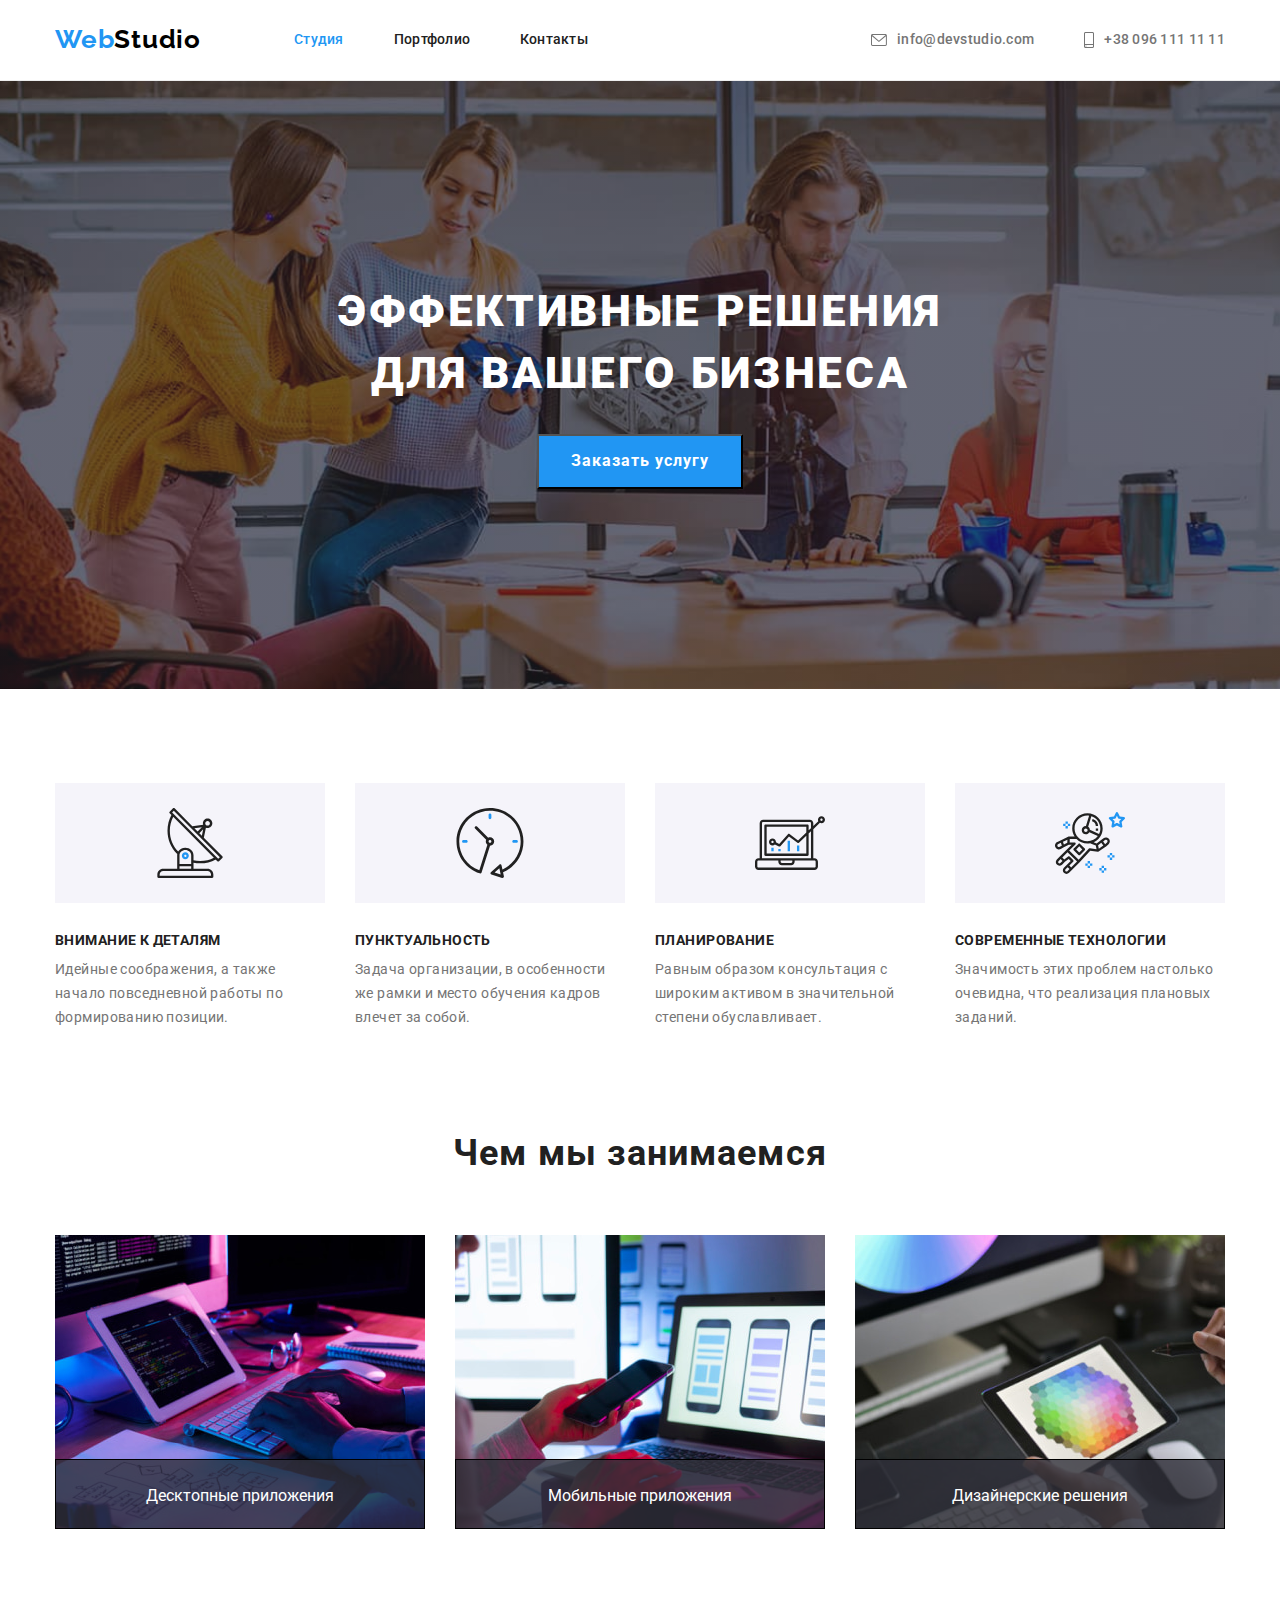
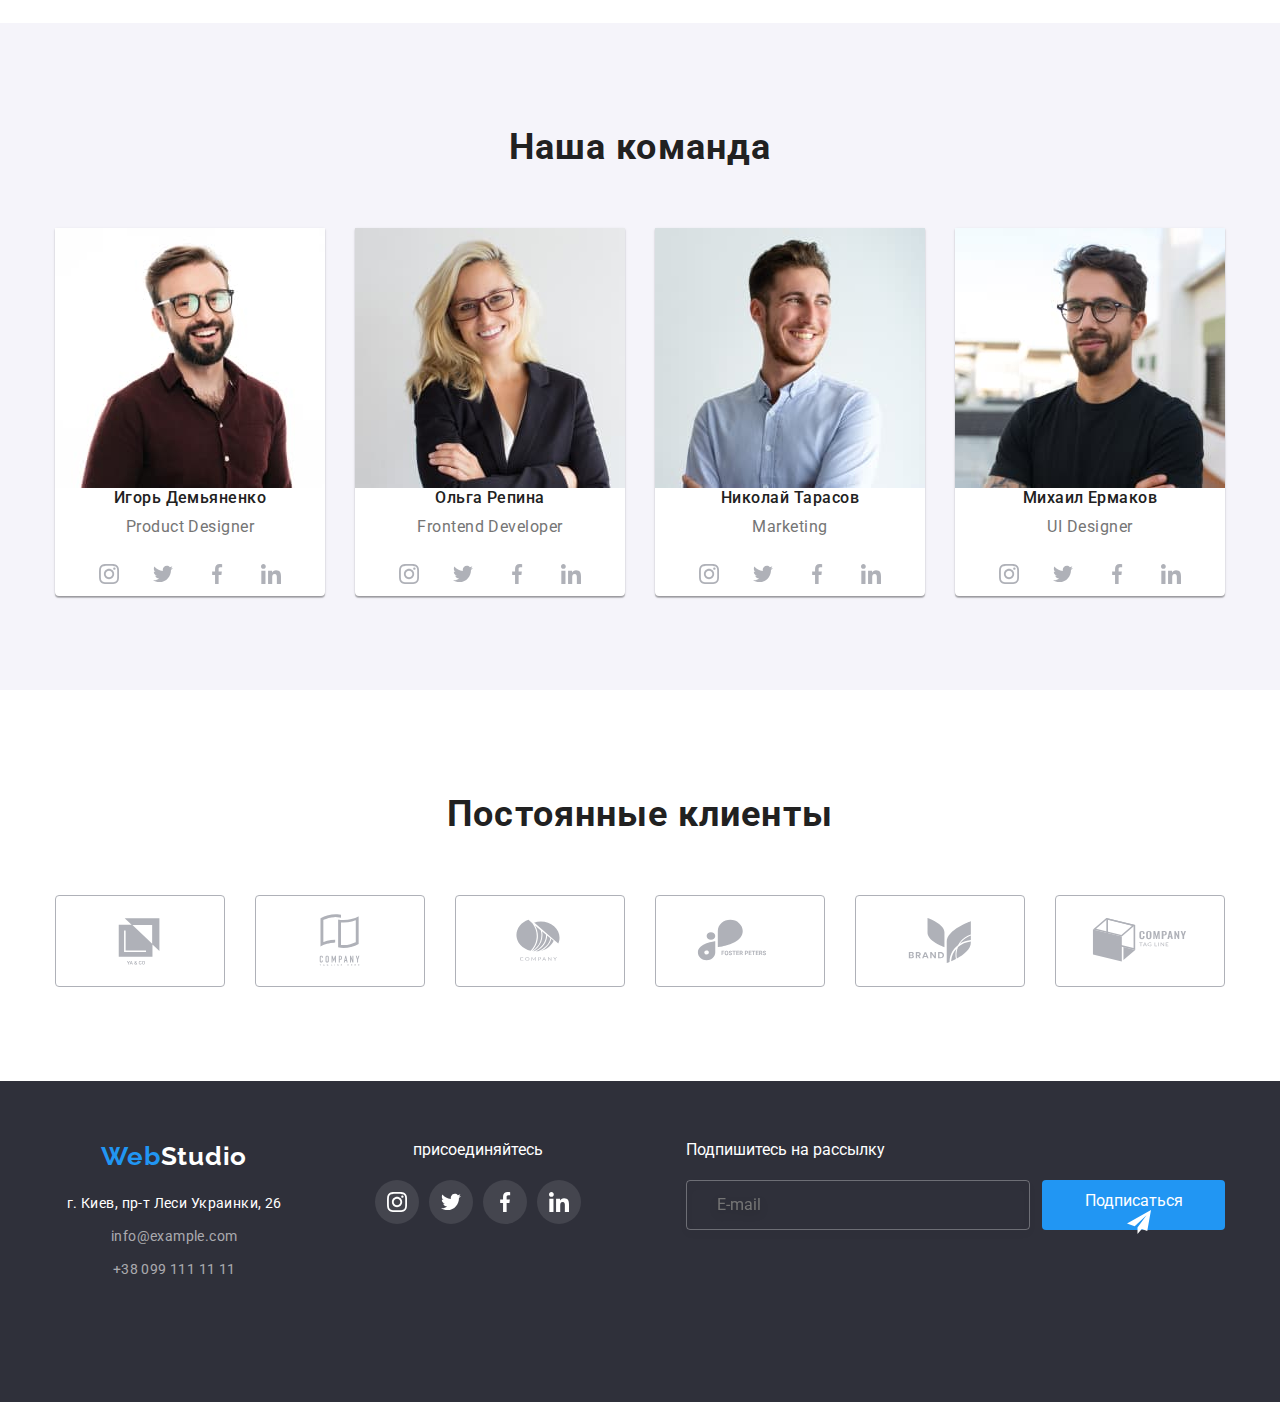
==== commit 70e445bc: "script connection for portfolio" ====
--- a/index.html
+++ b/index.html
@@ -99,53 +99,34 @@
             </ul>
           </div>
 
-          <div class="mob-menu-nav"></div>
-          <ul class="mob-contact-nav">
-            <li>
-              <a href="tel:+380961111111" class="mob-phone"
-                >+38 096 111 11 11</a
-              >
-              <!-- <svg class="mob-phone-icon" width="10" height="16">
-                  <use
-                    href="./images/symbol-defs.svg#icon-smartphone-3-1"
-                  ></use></svg -->
-            </li>
-            <li>
-              <a href="mailto:info@devstudio.com" class="mob-mailto"
-                >info@devstudio.com</a
-              >
-              <!-- <svg class="mob-mailto-icon" width="16" height="12">
-                  <use
-                    href="./images/symbol-defs.svg#icon-envelope-hover-1-1"
-                  ></use></svg -->
-            </li>
-          </ul>
-          <ul class="mob-title-soc-list">
-            <li class="mob-title-soc-item">
-              <a href="" class="mob-title-soc-link">Instagram</a>
-              <!-- <svg class="mob-title-soc-icon" width="20" height="20">
-                  <use href="./images/symbol-defs.svg#icon-instagram"></use>
-                </svg> -->
-            </li>
-            <li class="mob-title-soc-item">
-              <a href="" class="mob-title-soc-link">Twitter</a>
-              <!-- <svg class="mob-title-soc-icon" width="20" height="20">
-                  <use href="./images/symbol-defs.svg#icon-twitter"></use>
-                </svg> -->
-            </li>
-            <li class="mob-title-soc-item">
-              <a href="" class="mob-title-soc-link">Facebook</a>
-              <!-- <svg class="mob-title-soc-icon" width="20" height="20">
-                  <use href="./images/symbol-defs.svg#icon-facebook"></use>
-                </svg> -->
-            </li>
-            <li class="mob-title-soc-item">
-              <a href="" class="mob-title-soc-link">Linkedin</a>
-              <!-- <svg class="mob-title-soc-icon" width="20" height="20">
-                  <use href="./images/symbol-defs.svg#icon-linkedin"></use>
-                </svg> -->
-            </li>
-          </ul>
+          <div class="mob-menu-nav">
+            <ul class="mob-contact-nav">
+              <li>
+                <a href="tel:+380961111111" class="mob-phone"
+                  >+38 096 111 11 11</a
+                >
+              </li>
+              <li>
+                <a href="mailto:info@devstudio.com" class="mob-mailto"
+                  >info@devstudio.com</a
+                >
+              </li>
+            </ul>
+            <ul class="mob-title-soc-list">
+              <li class="mob-title-soc-item">
+                <a href="" class="mob-title-soc-link">Instagram</a>
+              </li>
+              <li class="mob-title-soc-item">
+                <a href="" class="mob-title-soc-link">Twitter</a>
+              </li>
+              <li class="mob-title-soc-item">
+                <a href="" class="mob-title-soc-link">Facebook</a>
+              </li>
+              <li class="mob-title-soc-item">
+                <a href="" class="mob-title-soc-link">Linkedin</a>
+              </li>
+            </ul>
+          </div>
         </div>
       </div>
     </header>
--- a/css/main.min.css
+++ b/css/main.min.css
@@ -1,5 +1,5 @@
 :root{--primary-text-color: #ffffff;--title-text-color: #212121;--paragraph-text-color: #757575;--accent-color: #2196f3}.visually-hidden{clip:rect(0 0 0 0);clip-path:inset(50%);height:1px;overflow:hidden;position:absolute;white-space:nowrap;width:1px}body{font-family:Roboto, -apple-system, BlinkMacSystemFont, "Segoe UI", Oxygen,  Ubuntu, Cantarell, "Open Sans", "Helvetica Neue", sans-serif;color:var(--title-text-color);background-color:var(--primary-text-color)}body>a{font-family:Roboto, -apple-system, BlinkMacSystemFont, "Segoe UI", Oxygen,  Ubuntu, Cantarell, "Open Sans", "Helvetica Neue", sans-serif}h1,h2,h3,h4,h5,h6,p,ul{padding:0;margin:0;list-style:none}a{text-decoration:none}img{display:block;max-width:100%}.container{width:100%;padding-left:15px;padding-right:15px;margin:0 auto}@media screen and (min-width: 480px){.container{width:480px}}@media screen and (min-width: 768px){.container{width:768px}}@media screen and (min-width: 1200px){.container{width:1200px}}.button{font-family:Roboto, -apple-system, BlinkMacSystemFont, "Segoe UI", Oxygen,- Ubuntu, Cantarell, "Open Sans", "Helvetica Neue", sans-serif;cursor:pointer}.button-primary{margin-top:30px;display:inline-block;padding:10px 32px;color:var(--primary-text-color);background-color:var(--accent-color);min-width:200px;font-style:normal;font-weight:700;font-size:16px;line-height:1.9;align-items:center;letter-spacing:0.06em;transition:background-color 250ms cubic-bezier(0.4, 0, 0.2, 1)}.button-primary:hover,.button-primary:focus{background-color:#188ce8}@media screen and (min-width: 768px){.button-primary{max-width:768px}}@media screen and (min-width: 1200px){.button-primary{max-width:1200px}}.button{padding:6px 22px;border:none}.button{color:var(--title-text-color);background-color:#f5f4fa;font-weight:500;font-size:16px;line-height:1.6;text-align:center;letter-spacing:0.03em;transition:color 250ms cubic-bezier(0.4, 0, 0.2, 1),box-shadow 250ms cubic-bezier(0.4, 0, 0.2, 1),background-color 250ms cubic-bezier(0.4, 0, 0.2, 1)}.button:hover,.button:focus{color:var(--primary-text-color);background-color:var(--accent-color)}.button-btn:hover,.butten-btn:focus{color:var(--primary-text-color);background-color:var(--accent-color);transition:color 250ms cubic-bezier(0.4, 0, 0.2, 1)}.backdrop{position:fixed;top:0;width:100%;height:100%;background-color:rgba(66,68,90,0.35);transition:opacity 250ms, visibility 250ms}.modal{position:absolute;width:550px;height:550px;top:50%;left:50%;background-color:#ffffff;border-radius:1px;transform:translate(-50%, -50%);padding:40px}.modal-close-button{width:70px;height:70px;border-radius:50%;position:absolute;top:10px;right:10px;width:30px;height:30px;border:1px solid rgba(0,0,0,0.1);background-color:transparent;fill:#000000}.modal-close-button:hover,.modal-close-button:focus{fill:var(--accent-color)}.is-hidden{opacity:0;pointer-events:none;visibility:hidden}.modal-title{font-size:20px;text-align:center;color:#212121;margin-bottom:12px;font-weight:700;letter-spacing:0.03em}.modal-field{margin-bottom:12px}.modal-input{width:100%;height:35px;border:1px solid rgba(0,0,0,0.14);border-radius:4px;padding-left:30px;margin-top:4px;outline:none;transition:border-color 250ms cubic-bezier(0.4, 0, 0.2, 1)}.modal-input:hover,.modal-input:focus{border-color:var(--accent-color);transition:border-color 250ms cubic-bezier(0.4, 0, 0.2, 1)}.modal-input:valid{border-color:#2196f3}.modal-button{width:200px;height:50px;color:var(--primary-text-color);background-color:var(--accent-color);border-radius:4px;border:1px solid #2196f3;margin-top:30px}.modal-button:hover,.modal-button:focus{background-color:#188ce8;transition:background-color 250ms cubic-bezier(0.4, 0, 0.2, 1)}button{display:flex;justify-content:center;align-items:center}.madal-label{font-size:12px;line-height:1.7px;letter-spacing:0.01em;color:#757575}.modal-text{width:100%;height:80px;border:1px solid rgba(0,0,0,0.14);border-radius:4px;padding:10px;margin-top:4px;resize:none;outline:none}.modal-text:hover,.modal-text:focus{border-color:var(--accent-color);transition:border-color 250ms cubic-bezier(0.4, 0, 0.2, 1)}.modal-input-wrap{position:relative}.input-icon{position:absolute;left:10px;top:50%;transform:translateY(-50%);transition:fill 250ms cubic-bezier(0.4, 0, 0.2, 1)}.modal-input:hover+.input-icon,.modal-input:focus+.input-icon{fill:var(--accent-color)}.check-text{font-size:14px;display:flex;align-items:center}.check-text::before{content:"";width:16px;height:15px;border:2px solid #212121;border-radius:4px;margin-right:8px}.input-check:checked+.check-text::before{background-color:var(--accent-color);border:none;background-image:url(../images/check.svg.svg);background-repeat:no-repeat;background-position:center}.input-check:focus+.check-text::before{border-color:var(--accent-color)}.input-contract{color:var(--accent-color);text-decoration:underline;margin-left:3px}.modal-text{height:120px}.header-container{display:flex;align-items:center}header{border-bottom:1px solid #eeeeee}.nav{display:flex;align-items:center;transition:color 250ms cubic-bezier(0.4, 0, 0.2, 1)}@media screen and (min-width: 768px){.logo{margin-right:88px}}@media screen and (min-width: 1200px){.logo{margin-right:93px}}.logo__secondary{color:#000000;font-family:Raleway;font-style:normal;font-weight:700;font-size:26px;line-height:1.2;letter-spacing:0.03em}.logo__text{color:var(--accent-color);font-family:Raleway;font-style:normal;font-weight:700;font-size:26px;line-height:1.2;letter-spacing:0.03em}.site-nav{display:none}@media screen and (min-width: 768px){.site-nav{display:flex}.site-nav li:not(:last-child){margin-right:30px}}@media screen and (min-width: 768px) and (min-width: 1200px){.site-nav li:not(:last-child){margin-right:50px}}.site-nav__current{display:block;padding-top:32px;padding-bottom:32px;color:var(--accent-color);font-style:normal;font-weight:500;font-size:14px;line-height:1.1;letter-spacing:0.02em;position:relative;transition:color 250ms cubic-bezier(0.4, 0, 0.2, 1)}.site-nav__current:hover,.site-nav__current:focus{color:var(--accent-color)}.site-nav__current:hover::after,.site-nav__current:focus::after{content:"";position:absolute;width:100%;height:4px;border-radius:2px;background-color:var(--accent-color);bottom:0;display:block;transition:color 250ms cubic-bezier(0.4, 0, 0.2, 1)}.site-nav__portfolio{display:block;padding-top:32px;padding-bottom:32px;color:var(--title-text-color);width:76px;font-style:normal;font-weight:500;font-size:14px;line-height:1.1;letter-spacing:0.02em;position:relative;transition:color 250ms cubic-bezier(0.4, 0, 0.2, 1)}.site-nav__portfolio:hover,.site-nav__portfolio:focus{color:var(--accent-color)}.site-nav__portfolio:hover::after,.site-nav__portfolio:focus::after{content:"";position:absolute;width:100%;height:4px;border-radius:2px;background-color:var(--accent-color);transition:color 250ms cubic-bezier(0.4, 0, 0.2, 1);bottom:0;display:block}.site-nav__contact{display:block;padding-top:32px;padding-bottom:32px;color:var(--title-text-color);font-style:normal;font-weight:500;font-size:14px;line-height:1.1;letter-spacing:0.02em;position:relative;transition:color 250ms cubic-bezier(0.4, 0, 0.2, 1)}.site-nav__contact:hover,.site-nav__contact:focus{color:var(--accent-color);transition:color 250ms cubic-bezier(0.4, 0, 0.2, 1)}.site-nav__contact:hover::after,.site-nav__contact:focus::after{content:"";position:absolute;width:100%;height:4px;border-radius:2px;background-color:var(--accent-color);bottom:0;display:block;transition:color 250ms cubic-bezier(0.4, 0, 0.2, 1)}.contact-nav{display:none}@media screen and (min-width: 768px){.contact-nav{display:block;margin-left:auto}.contact-nav li:not(:last-child){margin-bottom:10px}}@media screen and (min-width: 768px) and (min-width: 1200px){.contact-nav li:not(:last-child){margin-bottom:0;margin-right:50px}}@media screen and (min-width: 1200px){.contact-nav{display:flex}}.mailto{display:flex;align-items:center;color:var(--paragraph-text-color);font-weight:500;font-size:14px;line-height:1.1;letter-spacing:0.02em;fill:#757575;transition:color 250ms cubic-bezier(0.4, 0, 0.2, 1)}.mailto:hover,.mailto:focus{color:var(--accent-color)}@media screen and (min-width: 1200px){.mailto{padding-top:32px;padding-bottom:32px}}.mailto-icon{margin-right:10px}.mailto:hover .mailto-icon,.mailto:focus .mailto-icon{fill:var(--accent-color);transition:fill 250ms cubic-bezier(0.4, 0, 0.2, 1)}.phone{display:flex;align-items:center;color:var(--paragraph-text-color);font-style:normal;font-weight:500;font-size:14px;line-height:1.1;letter-spacing:0.02em;fill:#757575;transition:color 250ms cubic-bezier(0.4, 0, 0.2, 1)}.phone:hover,.phone:focus{color:var(--accent-color)}@media screen and (min-width: 1200px){.phone{padding-top:32px;padding-bottom:32px}}.phone-icon{margin-right:10px}.phone:hover .phone-icon,.phone:focus .phone-icon{fill:var(--accent-color);transition:fill 250ms cubic-bezier(0.4, 0, 0.2, 1)}.mob-menu{position:fixed;z-index:1;top:0;left:0;background-color:#ffffff;width:100vw;height:100vh;padding-top:48px;padding-bottom:48px}.mob-menu .container{overflow-y:auto;display:flex;flex-direction:column;height:100%;justify-content:space-between}@media screen and (min-width: 768px){.mob-menu{width:354px;display:none}}@media screen and (min-width: 1200px){.mob-menu{width:270px;display:none}}.header-button{display:block;margin-left:auto;border:none;background-color:#ffffff}@media screen and (min-width: 768px){.header-button{max-width:768px;display:none}}@media screen and (min-width: 1200px){.header-button{max-width:1200px;display:none}}.header-btn:hover,.header-btn:focus{color:var(--accent-color);transition:color 250ms cubic-bezier(0.4, 0, 0.2, 1)}.header-button-close{border:none;background-color:#ffffff}.header-button-close{display:block;margin-left:auto;margin-bottom:30px}.header-btn-close{fill:#000000}.header-btn-close:hover,.header-btn-close:focus{color:var(--accent-color);transition:color 250ms cubic-bezier(0.4, 0, 0.2, 1)}.mob-site-nav li:not(:last-child){margin-bottom:32px}.mob-site-nav__current{font-weight:500;font-size:40px;line-height:1.2px;text-align:center;letter-spacing:0.02em;color:#212121}.mob-site-nav__current:hover,.mob-site-nav__current:focus{color:var(--accent-color)}.mob-site-nav__portfolio{font-weight:500;font-size:40px;line-height:1.2px;text-align:center;letter-spacing:0.02em;color:#212121}.mob-site-nav__portfolio:hover,.mob-site-nav__portfolio:focus{color:var(--accent-color)}.mob-site-nav__contact{font-weight:500;font-size:40px;line-height:1.2px;text-align:center;letter-spacing:0.02em;color:#212121}.mob-site-nav__contact:hover,.mob-site-nav__contact:focus{color:var(--accent-color)}.mob-phone{font-size:34px;line-height:1.17px;letter-spacing:0.02em;color:#2196f3}.mob-mailto{font-weight:500;font-size:24px;line-height:1.7px;letter-spacing:0.02em;color:#757575;display:block;margin-top:32px}.mob-title-soc-list{display:flex;margin-top:64px}.mob-title-soc-item{font-weight:500;font-size:18px;line-height:22px;letter-spacing:0.02em;color:#2196f3}.mob-title-soc-link{display:flex;flex-direction:column;font-weight:500;font-size:18px;line-height:1.2;letter-spacing:0.02em;color:#2196f3}.mob-title-soc-item{position:relative}.mob-title-soc-item:not(:last-child){margin-right:20px}.mob-title-soc-item:not(:last-child)::after{content:"";position:absolute;width:2px;height:100%;background-color:rgba(33,33,33,0.2);right:-10px;top:0}.no-scroll{overflow:hidden}.hero{background-color:#2f303a;text-align:center;background-image:linear-gradient(rgba(47,48,58,0.4), rgba(47,48,58,0.4)),url(../images/header.mob.jpg);background-repeat:no-repeat;width:100%;margin:0 auto;background-position:center;background-size:cover;padding:118px 0}@media (min-device-pixel-ratio: 2), (min-resolution: 192dpi), (min-resolution: 2dppx){.hero .box{background-image:linear-gradient(rgba(47,48,58,0.4), rgba(47,48,58,0.4)),url(../images/header-mobx.jpg)}}@media screen and (min-width: 768px){.hero{max-width:768px;background-image:linear-gradient(rgba(47,48,58,0.4), rgba(47,48,58,0.4)),url(../images/Header.tab.jpg)}}@media screen and (min-width: 768px) and (min-device-pixel-ratio: 2), screen and (min-width: 768px) and (min-resolution: 192dpi), screen and (min-width: 768px) and (min-resolution: 2dppx){.hero .box{background-image:linear-gradient(rgba(47,48,58,0.4), rgba(47,48,58,0.4)),url(../images/header-tabx.jpg)}}@media screen and (min-width: 1200px){.hero{max-width:1600px;padding:200px 0;background-image:linear-gradient(rgba(47,48,58,0.4), rgba(47,48,58,0.4)),url(../images/Шапка.jpg)}}@media screen and (min-width: 1200px) and (min-device-pixel-ratio: 2), screen and (min-width: 1200px) and (min-resolution: 192dpi), screen and (min-width: 1200px) and (min-resolution: 2dppx){.hero .box{background-image:linear-gradient(rgba(47,48,58,0.4), rgba(47,48,58,0.4)),url(../images/header-deskx.jpg)}}.hero-title{margin:0 auto;color:var(--primary-text-color);font-weight:900;font-size:26px;text-align:center;letter-spacing:0.06em;text-transform:uppercase}@media screen and (min-width: 1200px){.hero-title{width:696px;font-size:44px;line-height:1.4}}.feature{padding-top:60px;padding-bottom:60px}@media screen and (min-width: 1200px){.feature{padding-top:94px;padding-bottom:94px}}.feature-ul{display:flex;flex-wrap:wrap;margin-right:-30px;margin-bottom:-30px}.feature-ul li{width:450px;margin-right:30px;margin-bottom:30px}@media screen and (min-width: 768px){.feature-ul li{width:354px}}@media screen and (min-width: 1200px){.feature-ul li{width:270px}}.feature-list{border-radius:1px}.feature-div{height:120px;width:100%;display:flex;align-items:center;justify-content:center;background-color:#f5f4fa;margin-bottom:30px}.feature-icon{position:absolute}.feature .title{display:flex;font-weight:700;font-size:14px;line-height:1.1;letter-spacing:0.03em;text-transform:uppercase}.title{text-align:center}@media screen and (min-width: 768px){.title{text-align:start}}@media screen and (min-width: 1200px){.title{text-align:start}}.subject{margin-top:10px;color:var(--paragraph-text-color);font-size:14px;line-height:1.7;letter-spacing:0.03em}.subject:not(:last-child){margin-bottom:30px}.work{display:none}@media screen and (min-width: 1200px){.work{max-width:1200px;display:flex;padding-bottom:94px}}.work-list{margin-bottom:50px;font-weight:700;font-size:36px;line-height:1.7;text-align:center;letter-spacing:0.03em}.work-pfoto{display:flex}.work-pfoto li:not(:last-child){margin-right:30px}.work-top-wrap{position:relative;overflow:hidden}.work-top-text{position:absolute;bottom:0;text-align:center;background-color:rgba(47,48,58,0.8);border:1px solid #000000;box-shadow:0px 4px 4px rgba(0,0,0,0.25);color:var(--primary-text-color);font-weight:400;padding-top:27px;width:370px;height:70px;transition:transform 500ms linear}.content{background-color:#f5f4fa;padding-top:60px;padding-bottom:60px}@media screen and (min-width: 1200px){.content{padding-top:94px;padding-bottom:94px}}.content-list{margin-bottom:50px;font-weight:700;font-size:36px;line-height:1.7;text-align:center;letter-spacing:0.03em}.content .title{font-weight:500;font-size:16px;line-height:1.2;text-align:center;letter-spacing:0.03em}.lead{margin:0;margin-bottom:16px;color:var(--paragraph-text-color);font-weight:400;font-size:16px;line-height:1.2;text-align:center;letter-spacing:0.03em}@media screen and (min-width: 768px){.content-list-photo{margin-top:-30px;margin-left:-30px;display:flex;flex-wrap:wrap}}.content-photo:not(:last-child){margin-bottom:30px}@media screen and (min-width: 768px){.content-photo:not(:last-child){margin-bottom:0}}@media screen and (min-width: 768px){.content-list-photo li{width:354px;margin-top:30px;margin-left:30px}}@media screen and (min-width: 1200px){.content-list-photo li{width:270px}}.cart-bg{background:#ffffff;box-shadow:0px 1px 3px rgba(0,0,0,0.12),0px 1px 1px rgba(0,0,0,0.14),0px 2px 1px rgba(0,0,0,0.2);border-radius:0px 0px 4px 4px}.content-title{margin-bottom:10px}.title-soc-list{display:flex;justify-content:center}.title-soc-link{width:44px;height:44px;background-color:var(--primary-text-color);border-radius:50%;display:flex;justify-content:center;align-items:center;fill:#afb1b8;transition:background-color 250ms cubic-bezier(0.4, 0, 0.2, 1)}.title-soc-link:hover,.title-soc-link:focus{background-color:var(--accent-color)}.title-soc-icon{transition:fill 250ms cubic-bezier(0.4, 0, 0.2, 1)}.title-soc-link:hover .title-soc-icon,.title-soc-link:focus .title-soc-icon{fill:#ffffff;transition:fill 250ms cubic-bezier(0.4, 0, 0.2, 1)}.title-soc-item+.title-soc-item{margin-left:10px}.content-logo{padding-top:60px;padding-bottom:60px}@media screen and (min-width: 1200px){.content-logo{padding-top:94px;padding-bottom:94px}}.content-logo__companies{display:flex;justify-content:center;margin-bottom:50px;font-weight:700;font-size:36px;line-height:1.7;text-align:center;letter-spacing:0.03em}.content-logo__list{display:flex;flex-wrap:wrap;margin-right:-30px;margin-bottom:-30px}.content-logo__list li{width:210px;margin-right:30px;margin-bottom:30px}@media screen and (min-width: 768px){.content-logo__list li{width:226px}}@media screen and (min-width: 1200px){.content-logo__list li{width:170px}}.content-logo__link{display:flex;justify-content:center;align-items:center;border:1px solid #afb1b8;border-radius:4px;width:170px;height:92px;fill:#afb1b8;transition:fill 250ms cubic-bezier(0.4, 0, 0.2, 1),border 250ms cubic-bezier(0.4, 0, 0.2, 1)}.content-logo__link:hover,.content-logo__link:focus{border-color:var(--accent-color)}.content-logo__icon{transition:fill 250ms cubic-bezier(0.4, 0, 0.2, 1)}.content-logo__icon:hover,.content-logo__icon:focus{fill:var(--accent-color);transition:fill 250ms cubic-bezier(0.4, 0, 0.2, 1),background-color 250ms cubic-bezier(0.4, 0, 0.2, 1)}.content-logo__link:hover .content-logo__icon,.content-logo__link:focus .content-logo__icon{fill:var(--accent-color);transition:fill 250ms cubic-bezier(0.4, 0, 0.2, 1)}.content-logo__item:not(:last-child){margin-right:30px}footer{padding-top:60px;padding-bottom:60px;background-color:#2f303a}@media screen and (min-width: 768px){.footer-container{display:flex;flex-wrap:wrap}}@media screen and (min-width: 1200px){.footer-container{display:flex;flex-wrap:nowrap}}@media screen and (min-width: 768px){.footer-tab{display:flex;justify-content:center;width:100%}}.footer-box-hero{text-align:center;justify-content:center;margin-right:auto;margin-left:auto}@media screen and (min-width: 320px){.footer-box-hero{max-width:480px;margin-bottom:60px}}.logo-footer{display:inline-block;margin-bottom:20px}.logo-studio{color:var(--primary-text-color);width:145px;font-family:Raleway;font-style:normal;font-weight:bold;font-size:26px;line-height:1.2;letter-spacing:0.03em}.address-footer li:not(:last-child){margin-bottom:9px}.footer-soc-text{color:var(--primary-text-color);font-family:inherit;justify-content:center;align-items:stretch}.search{color:var(--primary-text-color);width:231px;font-style:normal;font-weight:400;font-size:14px;line-height:1.7;letter-spacing:0.03em}.box{color:var(--primary-text-color);width:231px;font-style:normal;font-weight:400;font-size:14px;line-height:1.7;letter-spacing:0.03em}.box{color:rgba(255,255,255,0.6)}.footer-box{text-align:center}@media screen and (min-width: 320px){.footer-box{max-width:480px;margin-bottom:60px}}@media screen and (min-width: 768px){.footer-box{max-width:768px;margin-left:70px;font-family:inherit;font-style:normal}}@media screen and (min-width: 1200px){.footer-box{margin-left:70px;font-family:inherit;font-style:normal}}.footer-soc-text{display:block;margin-bottom:20px}.footer-soc-list{display:flex;justify-content:center}.footer-soc-link{width:44px;height:44px;background-color:rgba(255,255,255,0.1);border-radius:50%;display:flex;justify-content:center;align-items:center;fill:#ffffff;transition:background-color 250ms cubic-bezier(0.4, 0, 0.2, 1)}.footer-soc-link:hover,.footer-soc-link:focus{background-color:var(--accent-color)}.footer-soc-item+.footer-soc-item{margin-left:10px}.footer-soc-link:hover .footer-soc-icon,.footer-soc-link:focus .footer-soc-icon{transition:background-color 250ms cubic-bezier(0.4, 0, 0.2, 1)}.footer-form{text-align:center;justify-content:center;margin-right:auto;margin-left:auto;align-items:unset}@media screen and (min-width: 768px){.footer-form{max-width:768px}}@media screen and (min-width: 1200px){.footer-form{margin-left:93px;text-align:start}}.footer-label{color:var(--primary-text-color)}.input-subscription{margin-top:20px}@media screen and (min-width: 1200px){.input-subscription{display:flex}}.footer-input{width:368px;height:50px;border:1px solid rgba(255,255,255,0.3);border-radius:4px;padding-left:30px;margin-right:12px;outline:none;filter:drop-shadow(0px 4px 4px rgba(0,0,0,0.15));background-color:transparent}.footer-button{height:50px;padding:10px 28px 10px 29px;display:flex;justify-content:center;align-items:center;color:var(--primary-text-color);background-color:var(--accent-color);border-radius:4px;border-color:transparent;margin:0 auto;margin-top:20px}.footer-button{text-align:center;justify-content:center;margin-right:auto;margin-left:auto}@media screen and (min-width: 320px){.footer-button{max-width:480px;display:flex;flex-wrap:wrap}}@media screen and (min-width: 768px){.footer-button{max-width:768px;display:flex;flex-wrap:wrap}}@media screen and (min-width: 1200px){.footer-button{margin-top:0}}.footer-icon{margin-left:10px}.link-current-one{display:block;padding-top:32px;padding-bottom:32px;color:var(--title-text-color);width:49px;font-style:normal;font-weight:500;font-size:14px;line-height:1.1;letter-spacing:0.02em}.link-current-one:hover,.link-current-one:focus{color:var(--accent-color);transition:color 250ms cubic-bezier(0.4, 0, 0.2, 1)}.link-portfolio-one{display:block;padding-top:32px;padding-bottom:32px;color:var(--accent-color);width:76px;font-style:normal;font-weight:500;font-size:14px;line-height:1.1;letter-spacing:0.02em;transition:color 250ms cubic-bezier(0.4, 0, 0.2, 1)}.link-portfolio-one:hover,.link-portfolio-one:focus{color:var(--accent-color)}.section-hero-portfolio{padding-top:60px;padding-bottom:60px}@media screen and (min-width: 1200px){.section-hero-portfolio{padding-top:94px;padding-bottom:94px}}.list-ul{display:flex;flex-wrap:wrap;justify-content:center;margin-bottom:34px}.list-ul li:not(:last-child){margin-right:8px}@media screen and (min-width: 768px){.img-link{margin-top:-30px;margin-left:-30px;display:flex;flex-wrap:wrap}}.img-link li:not(:last-child){margin-bottom:30px}@media screen and (min-width: 768px){.img-link li:not(:last-child){margin-bottom:0}}@media screen and (min-width: 768px){.img-link li{width:354px;margin-top:30px;margin-left:30px}}@media screen and (min-width: 1200px){.img-link li{width:370px}}.cart-bg-shadow{display:block;transition:box-shadow 250ms cubic-bezier(0.4, 0, 0.2, 1)}.cart-bg-shadow:hover,.cart-bg-shadow:focus{-webkit-box-shadow:-1px 11px 4px -3px rgba(66,68,90,0.35);-moz-box-shadow:-1px 11px 4px -3px rgba(66,68,90,0.35);box-shadow:-1px 11px 4px -3px rgba(66,68,90,0.35);border-radius:4px;transition:box-shadow 250ms cubic-bezier(0.4, 0, 0.2, 1)}.title-top-wrap{position:relative;overflow:hidden}.title-top-text{position:absolute;top:0;background-color:rgba(33,150,243,0.9);color:var(--primary-text-color);font-weight:400;font-size:18px;line-height:1.55;letter-spacing:0.03em;padding:63px 24px;transform:translateY(100%);transition:transform 500ms linear;overflow:hidden}.flex-element:hover .title-top-text,.flex-element:focus .title-top-text{transform:translateY(0%)}.img-portfolio{padding:20px 24px;border-right:1px solid #eeeeee;border-bottom:1px solid #eeeeee;border-left:1px solid #eeeeee;flex-grow:1}.title-second{margin-bottom:4px;width:450px;margin-right:15px;margin-bottom:15px}@media screen and (min-width: 768px){.title-second{width:354px}}@media screen and (min-width: 1200px){.title-second{width:370px}}.img-link .title{color:var(--title-text-color);font-weight:700;font-size:18px;line-height:2;letter-spacing:0.06em;text-align:start}.caption{color:var(--paragraph-text-color);font-weight:400;font-size:16px;line-height:1.9;letter-spacing:0.03em;width:450px;margin-right:15px;margin-bottom:15px}@media screen and (min-width: 768px){.caption{width:354px}}@media screen and (min-width: 1200px){.caption{width:370px}}
+ Ubuntu, Cantarell, "Open Sans", "Helvetica Neue", sans-serif;cursor:pointer}.button-primary{margin-top:30px;display:inline-block;padding:10px 32px;color:var(--primary-text-color);background-color:var(--accent-color);min-width:200px;font-style:normal;font-weight:700;font-size:16px;line-height:1.9;align-items:center;letter-spacing:0.06em;transition:background-color 250ms cubic-bezier(0.4, 0, 0.2, 1)}.button-primary:hover,.button-primary:focus{background-color:#188ce8}@media screen and (min-width: 768px){.button-primary{max-width:768px}}@media screen and (min-width: 1200px){.button-primary{max-width:1200px}}.button{padding:6px 22px;border:none}.button{color:var(--title-text-color);background-color:#f5f4fa;font-weight:500;font-size:16px;line-height:1.6;text-align:center;letter-spacing:0.03em;transition:color 250ms cubic-bezier(0.4, 0, 0.2, 1),box-shadow 250ms cubic-bezier(0.4, 0, 0.2, 1),background-color 250ms cubic-bezier(0.4, 0, 0.2, 1)}.button:hover,.button:focus{color:var(--primary-text-color);background-color:var(--accent-color)}.button-btn:hover,.butten-btn:focus{color:var(--primary-text-color);background-color:var(--accent-color);transition:color 250ms cubic-bezier(0.4, 0, 0.2, 1)}.backdrop{position:fixed;top:0;width:100%;height:100%;background-color:rgba(66,68,90,0.35);transition:opacity 250ms, visibility 250ms}.modal{position:absolute;width:550px;height:550px;top:50%;left:50%;background-color:#ffffff;border-radius:1px;transform:translate(-50%, -50%);padding:40px}.modal-close-button{width:70px;height:70px;border-radius:50%;position:absolute;top:10px;right:10px;width:30px;height:30px;border:1px solid rgba(0,0,0,0.1);background-color:transparent;fill:#000000}.modal-close-button:hover,.modal-close-button:focus{fill:var(--accent-color)}.is-hidden{opacity:0;pointer-events:none;visibility:hidden}.modal-title{font-size:20px;text-align:center;color:#212121;margin-bottom:12px;font-weight:700;letter-spacing:0.03em}.modal-field{margin-bottom:12px}.modal-input{width:100%;height:35px;border:1px solid rgba(0,0,0,0.14);border-radius:4px;padding-left:30px;margin-top:4px;outline:none;transition:border-color 250ms cubic-bezier(0.4, 0, 0.2, 1)}.modal-input:hover,.modal-input:focus{border-color:var(--accent-color);transition:border-color 250ms cubic-bezier(0.4, 0, 0.2, 1)}.modal-input:valid{border-color:#2196f3}.modal-button{width:200px;height:50px;color:var(--primary-text-color);background-color:var(--accent-color);border-radius:4px;border:1px solid #2196f3;margin-top:30px}.modal-button:hover,.modal-button:focus{background-color:#188ce8;transition:background-color 250ms cubic-bezier(0.4, 0, 0.2, 1)}button{display:flex;justify-content:center;align-items:center}.madal-label{font-size:12px;line-height:1.7px;letter-spacing:0.01em;color:#757575}.modal-text{width:100%;height:80px;border:1px solid rgba(0,0,0,0.14);border-radius:4px;padding:10px;margin-top:4px;resize:none;outline:none}.modal-text:hover,.modal-text:focus{border-color:var(--accent-color);transition:border-color 250ms cubic-bezier(0.4, 0, 0.2, 1)}.modal-input-wrap{position:relative}.input-icon{position:absolute;left:10px;top:50%;transform:translateY(-50%);transition:fill 250ms cubic-bezier(0.4, 0, 0.2, 1)}.modal-input:hover+.input-icon,.modal-input:focus+.input-icon{fill:var(--accent-color)}.check-text{font-size:14px;display:flex;align-items:center}.check-text::before{content:"";width:16px;height:15px;border:2px solid #212121;border-radius:4px;margin-right:8px}.input-check:checked+.check-text::before{background-color:var(--accent-color);border:none;background-image:url(../images/check.svg.svg);background-repeat:no-repeat;background-position:center}.input-check:focus+.check-text::before{border-color:var(--accent-color)}.input-contract{color:var(--accent-color);text-decoration:underline;margin-left:3px}.modal-text{height:120px}.header-container{display:flex;align-items:center}header{border-bottom:1px solid #eeeeee}.nav{display:flex;align-items:center;transition:color 250ms cubic-bezier(0.4, 0, 0.2, 1)}@media screen and (min-width: 768px){.logo{margin-right:88px}}@media screen and (min-width: 1200px){.logo{margin-right:93px}}.logo__secondary{color:#000000;font-family:Raleway;font-style:normal;font-weight:700;font-size:26px;line-height:1.2;letter-spacing:0.03em}.logo__text{color:var(--accent-color);font-family:Raleway;font-style:normal;font-weight:700;font-size:26px;line-height:1.2;letter-spacing:0.03em}.site-nav{display:none}@media screen and (min-width: 768px){.site-nav{display:flex}.site-nav li:not(:last-child){margin-right:30px}}@media screen and (min-width: 768px) and (min-width: 1200px){.site-nav li:not(:last-child){margin-right:50px}}.site-nav__current{display:block;padding-top:32px;padding-bottom:32px;color:var(--accent-color);font-style:normal;font-weight:500;font-size:14px;line-height:1.1;letter-spacing:0.02em;position:relative;transition:color 250ms cubic-bezier(0.4, 0, 0.2, 1)}.site-nav__current:hover,.site-nav__current:focus{color:var(--accent-color)}.site-nav__current:hover::after,.site-nav__current:focus::after{content:"";position:absolute;width:100%;height:4px;border-radius:2px;background-color:var(--accent-color);bottom:0;display:block;transition:color 250ms cubic-bezier(0.4, 0, 0.2, 1)}.site-nav__portfolio{display:block;padding-top:32px;padding-bottom:32px;color:var(--title-text-color);width:76px;font-style:normal;font-weight:500;font-size:14px;line-height:1.1;letter-spacing:0.02em;position:relative;transition:color 250ms cubic-bezier(0.4, 0, 0.2, 1)}.site-nav__portfolio:hover,.site-nav__portfolio:focus{color:var(--accent-color)}.site-nav__portfolio:hover::after,.site-nav__portfolio:focus::after{content:"";position:absolute;width:100%;height:4px;border-radius:2px;background-color:var(--accent-color);transition:color 250ms cubic-bezier(0.4, 0, 0.2, 1);bottom:0;display:block}.site-nav__contact{display:block;padding-top:32px;padding-bottom:32px;color:var(--title-text-color);font-style:normal;font-weight:500;font-size:14px;line-height:1.1;letter-spacing:0.02em;position:relative;transition:color 250ms cubic-bezier(0.4, 0, 0.2, 1)}.site-nav__contact:hover,.site-nav__contact:focus{color:var(--accent-color);transition:color 250ms cubic-bezier(0.4, 0, 0.2, 1)}.site-nav__contact:hover::after,.site-nav__contact:focus::after{content:"";position:absolute;width:100%;height:4px;border-radius:2px;background-color:var(--accent-color);bottom:0;display:block;transition:color 250ms cubic-bezier(0.4, 0, 0.2, 1)}.contact-nav{display:none}@media screen and (min-width: 768px){.contact-nav{display:block;margin-left:auto}.contact-nav li:not(:last-child){margin-bottom:10px}}@media screen and (min-width: 768px) and (min-width: 1200px){.contact-nav li:not(:last-child){margin-bottom:0;margin-right:50px}}@media screen and (min-width: 1200px){.contact-nav{display:flex}}.mailto{display:flex;align-items:center;color:var(--paragraph-text-color);font-weight:500;font-size:14px;line-height:1.1;letter-spacing:0.02em;fill:#757575;transition:color 250ms cubic-bezier(0.4, 0, 0.2, 1)}.mailto:hover,.mailto:focus{color:var(--accent-color)}@media screen and (min-width: 1200px){.mailto{padding-top:32px;padding-bottom:32px}}.mailto-icon{margin-right:10px}.mailto:hover .mailto-icon,.mailto:focus .mailto-icon{fill:var(--accent-color);transition:fill 250ms cubic-bezier(0.4, 0, 0.2, 1)}.phone{display:flex;align-items:center;color:var(--paragraph-text-color);font-style:normal;font-weight:500;font-size:14px;line-height:1.1;letter-spacing:0.02em;fill:#757575;transition:color 250ms cubic-bezier(0.4, 0, 0.2, 1)}.phone:hover,.phone:focus{color:var(--accent-color)}@media screen and (min-width: 1200px){.phone{padding-top:32px;padding-bottom:32px}}.phone-icon{margin-right:10px}.phone:hover .phone-icon,.phone:focus .phone-icon{fill:var(--accent-color);transition:fill 250ms cubic-bezier(0.4, 0, 0.2, 1)}.mob-menu{position:fixed;z-index:1;top:0;left:0;background-color:#ffffff;width:100vw;height:100vh;padding-top:48px;padding-bottom:48px}.mob-menu .container{overflow-y:auto;display:flex;flex-direction:column;height:100%;justify-content:space-between}@media screen and (min-width: 768px){.mob-menu{width:354px;display:none}}@media screen and (min-width: 1200px){.mob-menu{width:270px;display:none}}.header-button{display:block;margin-left:auto;border:none;background-color:#ffffff}@media screen and (min-width: 768px){.header-button{max-width:768px;display:none}}@media screen and (min-width: 1200px){.header-button{max-width:1200px;display:none}}.header-btn:hover,.header-btn:focus{color:var(--accent-color);transition:color 250ms cubic-bezier(0.4, 0, 0.2, 1)}.header-button-close{border:none;background-color:#ffffff}.header-button-close{display:block;margin-left:auto;margin-bottom:30px}.header-btn-close{fill:#000000}.header-btn-close:hover,.header-btn-close:focus{color:var(--accent-color);transition:color 250ms cubic-bezier(0.4, 0, 0.2, 1)}.mob-site-nav li:not(:last-child){margin-bottom:32px}.mob-site-nav__current{font-weight:500;font-size:40px;line-height:1.2px;text-align:center;letter-spacing:0.02em;color:#212121}.mob-site-nav__current:hover,.mob-site-nav__current:focus{color:var(--accent-color)}.mob-site-nav__portfolio{font-weight:500;font-size:40px;line-height:1.2px;text-align:center;letter-spacing:0.02em;color:#212121}.mob-site-nav__portfolio:hover,.mob-site-nav__portfolio:focus{color:var(--accent-color)}.mob-site-nav__contact{font-weight:500;font-size:40px;line-height:1.2px;text-align:center;letter-spacing:0.02em;color:#212121}.mob-site-nav__contact:hover,.mob-site-nav__contact:focus{color:var(--accent-color)}.mob-phone{font-size:34px;line-height:1.17px;letter-spacing:0.02em;color:#2196f3}.mob-mailto{font-weight:500;font-size:24px;line-height:1.7px;letter-spacing:0.02em;color:#757575;display:block;margin-top:32px}.mob-title-soc-list{display:flex;margin-top:64px}.mob-title-soc-item{font-weight:500;font-size:18px;line-height:22px;letter-spacing:0.02em;color:#2196f3}.mob-title-soc-link{display:flex;flex-direction:column;font-weight:500;font-size:18px;line-height:1.2;letter-spacing:0.02em;color:#2196f3}.mob-title-soc-item{position:relative}.mob-title-soc-item:not(:last-child){margin-right:20px}.mob-title-soc-item:not(:last-child)::after{content:"";position:absolute;width:2px;height:100%;background-color:rgba(33,33,33,0.2);right:-10px;top:0}.no-scroll{overflow:hidden}.hero{background-color:#2f303a;text-align:center;background-image:linear-gradient(rgba(47,48,58,0.4), rgba(47,48,58,0.4)),url(../images/header.mob.jpg);background-repeat:no-repeat;width:100%;margin:0 auto;background-position:center;background-size:cover;padding:118px 0}@media (min-device-pixel-ratio: 2), (min-resolution: 192dpi), (min-resolution: 2dppx){.hero .box{background-image:linear-gradient(rgba(47,48,58,0.4), rgba(47,48,58,0.4)),url(../images/header-mobx.jpg)}}@media screen and (min-width: 768px){.hero{max-width:768px;background-image:linear-gradient(rgba(47,48,58,0.4), rgba(47,48,58,0.4)),url(../images/Header.tab.jpg)}}@media screen and (min-width: 768px) and (min-device-pixel-ratio: 2), screen and (min-width: 768px) and (min-resolution: 192dpi), screen and (min-width: 768px) and (min-resolution: 2dppx){.hero .box{background-image:linear-gradient(rgba(47,48,58,0.4), rgba(47,48,58,0.4)),url(../images/header-tabx.jpg)}}@media screen and (min-width: 1200px){.hero{max-width:1600px;padding:200px 0;background-image:linear-gradient(rgba(47,48,58,0.4), rgba(47,48,58,0.4)),url(../images/Шапка.jpg)}}@media screen and (min-width: 1200px) and (min-device-pixel-ratio: 2), screen and (min-width: 1200px) and (min-resolution: 192dpi), screen and (min-width: 1200px) and (min-resolution: 2dppx){.hero .box{background-image:linear-gradient(rgba(47,48,58,0.4), rgba(47,48,58,0.4)),url(../images/header-deskx.jpg)}}.hero-title{margin:0 auto;color:var(--primary-text-color);font-weight:900;font-size:26px;line-height:1.6;text-align:center;letter-spacing:0.06em;text-transform:uppercase}@media screen and (min-width: 1200px){.hero-title{width:696px;font-size:44px;line-height:1.4}}.feature{padding-top:60px;padding-bottom:60px}@media screen and (min-width: 1200px){.feature{padding-top:94px;padding-bottom:94px}}.feature-ul{display:flex;flex-wrap:wrap;margin-top:-30px;margin-left:-30px}.feature-ul li{width:450px;margin-top:30px;margin-left:30px}@media screen and (min-width: 768px){.feature-ul li{width:354px}}@media screen and (min-width: 1200px){.feature-ul li{width:270px}}.feature-list{border-radius:1px}.feature-div{height:120px;width:100%;display:flex;align-items:center;justify-content:center;background-color:#f5f4fa;margin-bottom:30px}.feature-icon{position:absolute}.feature .title{display:flex;font-weight:700;font-size:14px;line-height:1.1;letter-spacing:0.03em;text-transform:uppercase}.title{text-align:center}@media screen and (min-width: 768px){.title{text-align:start}}@media screen and (min-width: 1200px){.title{text-align:start}}.subject{margin-top:10px;color:var(--paragraph-text-color);font-size:14px;line-height:1.7;letter-spacing:0.03em}.subject:not(:last-child){margin-bottom:30px}.work{display:none}@media screen and (min-width: 1200px){.work{display:flex;padding-bottom:94px}}.work-list{margin-bottom:50px;font-weight:700;font-size:36px;line-height:1.7;text-align:center;letter-spacing:0.03em}.work-pfoto{display:flex}.work-pfoto li:not(:last-child){margin-right:30px}.work-top-wrap{position:relative;overflow:hidden}.work-top-text{position:absolute;bottom:0;text-align:center;background-color:rgba(47,48,58,0.8);border:1px solid #000000;box-shadow:0px 4px 4px rgba(0,0,0,0.25);color:var(--primary-text-color);font-weight:400;padding-top:27px;width:370px;height:70px;transition:transform 500ms linear}.content{background-color:#f5f4fa;padding-top:60px;padding-bottom:60px}@media screen and (min-width: 1200px){.content{padding-top:94px;padding-bottom:94px}}.content-list{margin-bottom:50px;font-weight:700;font-size:36px;line-height:1.7;text-align:center;letter-spacing:0.03em}.content .title{font-weight:500;font-size:16px;line-height:1.2;text-align:center;letter-spacing:0.03em}.lead{margin:0;margin-bottom:16px;color:var(--paragraph-text-color);font-weight:400;font-size:16px;line-height:1.2;text-align:center;letter-spacing:0.03em}@media screen and (min-width: 768px){.content-list-photo{margin-top:-30px;margin-left:-30px;display:flex;flex-wrap:wrap}}.content-photo:not(:last-child){margin-bottom:30px}@media screen and (min-width: 768px){.content-photo:not(:last-child){margin-bottom:0}}@media screen and (min-width: 768px){.content-photo{margin-top:30px;margin-left:30px}}@media screen and (min-width: 1200px){.content-photo{width:270px;margin-top:30px;margin-left:30px}}.cart-bg{background:#ffffff;box-shadow:0px 1px 3px rgba(0,0,0,0.12),0px 1px 1px rgba(0,0,0,0.14),0px 2px 1px rgba(0,0,0,0.2);border-radius:0px 0px 4px 4px}.content-title{margin-bottom:10px}.title-soc-list{display:flex;justify-content:center}.title-soc-link{width:44px;height:44px;background-color:var(--primary-text-color);border-radius:50%;display:flex;justify-content:center;align-items:center;fill:#afb1b8;transition:background-color 250ms cubic-bezier(0.4, 0, 0.2, 1)}.title-soc-link:hover,.title-soc-link:focus{background-color:var(--accent-color)}.title-soc-icon{transition:fill 250ms cubic-bezier(0.4, 0, 0.2, 1)}.title-soc-link:hover .title-soc-icon,.title-soc-link:focus .title-soc-icon{fill:#ffffff;transition:fill 250ms cubic-bezier(0.4, 0, 0.2, 1)}.title-soc-item+.title-soc-item{margin-left:10px}.content-logo{padding-top:60px;padding-bottom:60px}@media screen and (min-width: 1200px){.content-logo{padding-top:94px;padding-bottom:94px}}.content-logo__companies{display:flex;justify-content:center;margin-bottom:50px;font-weight:700;font-size:36px;line-height:1.7;text-align:center;letter-spacing:0.03em}.content-logo__list{display:flex;flex-wrap:wrap;margin-top:-30px;margin-left:-30px}.content-logo__list li{width:210px;margin-top:30px;margin-left:30px}@media screen and (min-width: 768px){.content-logo__list li{width:226px}}@media screen and (min-width: 1200px){.content-logo__list li{width:170px}}.content-logo__link{display:flex;justify-content:center;align-items:center;border:1px solid #afb1b8;border-radius:4px;width:100%;height:92px;fill:#afb1b8;transition:fill 250ms cubic-bezier(0.4, 0, 0.2, 1),border 250ms cubic-bezier(0.4, 0, 0.2, 1)}.content-logo__link:hover,.content-logo__link:focus{border-color:var(--accent-color)}.content-logo__icon{transition:fill 250ms cubic-bezier(0.4, 0, 0.2, 1)}.content-logo__icon:hover,.content-logo__icon:focus{fill:var(--accent-color);transition:fill 250ms cubic-bezier(0.4, 0, 0.2, 1),background-color 250ms cubic-bezier(0.4, 0, 0.2, 1)}.content-logo__link:hover .content-logo__icon,.content-logo__link:focus .content-logo__icon{fill:var(--accent-color);transition:fill 250ms cubic-bezier(0.4, 0, 0.2, 1)}footer{padding-top:60px;padding-bottom:60px;background-color:#2f303a}@media screen and (min-width: 768px){.footer-container{display:flex;flex-wrap:wrap}}@media screen and (min-width: 1200px){.footer-container{display:flex;flex-wrap:nowrap}}@media screen and (min-width: 320px){.footer-tab{margin-bottom:60px}}@media screen and (min-width: 768px){.footer-tab{display:flex;justify-content:space-around;width:100%;margin-bottom:0}}.footer-box-hero{text-align:center;justify-content:center}@media screen and (min-width: 320px){.footer-box-hero{margin-bottom:60px}}.logo-footer{display:inline-block;margin-bottom:20px}.logo-studio{color:var(--primary-text-color);width:145px;font-family:Raleway;font-style:normal;font-weight:bold;font-size:26px;line-height:1.2;letter-spacing:0.03em}.address-footer li:not(:last-child){margin-bottom:9px}.footer-soc-text{color:var(--primary-text-color);font-family:inherit;justify-content:center;align-items:stretch}.search{color:var(--primary-text-color);width:231px;font-style:normal;font-weight:400;font-size:14px;line-height:1.7;letter-spacing:0.03em}.box{color:var(--primary-text-color);width:231px;font-style:normal;font-weight:400;font-size:14px;line-height:1.7;letter-spacing:0.03em}.box{color:rgba(255,255,255,0.6)}.footer-box{text-align:center}@media screen and (min-width: 320px){.footer-box{max-width:480px}}@media screen and (min-width: 768px){.footer-box{max-width:768px;font-family:inherit;font-style:normal}}@media screen and (min-width: 1200px){.footer-box{margin-left:70px;font-family:inherit;font-style:normal}}.footer-soc-text{display:block;margin-bottom:20px}.footer-soc-list{display:flex;justify-content:center}.footer-soc-link{width:44px;height:44px;background-color:rgba(255,255,255,0.1);border-radius:50%;display:flex;justify-content:center;align-items:center;fill:#ffffff;transition:background-color 250ms cubic-bezier(0.4, 0, 0.2, 1)}.footer-soc-link:hover,.footer-soc-link:focus{background-color:var(--accent-color)}.footer-soc-item+.footer-soc-item{margin-left:10px}.footer-soc-link:hover .footer-soc-icon,.footer-soc-link:focus .footer-soc-icon{transition:background-color 250ms cubic-bezier(0.4, 0, 0.2, 1)}.footer-form{text-align:center;justify-content:center;margin-right:auto;margin-left:auto;align-items:unset}@media screen and (min-width: 768px){.footer-form{max-width:768px}}@media screen and (min-width: 1200px){.footer-form{margin-left:93px;text-align:start}}.footer-label{color:var(--primary-text-color)}.input-subscription{margin-top:20px}@media screen and (min-width: 1200px){.input-subscription{display:flex}}.footer-input{width:368px;height:50px;border:1px solid rgba(255,255,255,0.3);border-radius:4px;padding-left:30px;margin-right:12px;outline:none;filter:drop-shadow(0px 4px 4px rgba(0,0,0,0.15));background-color:transparent}.footer-button{height:50px;padding:10px 28px 10px 29px;display:flex;justify-content:center;align-items:center;color:var(--primary-text-color);background-color:var(--accent-color);border-radius:4px;border-color:transparent;margin:0 auto;margin-top:20px}.footer-button{text-align:center;justify-content:center;margin-right:auto;margin-left:auto}@media screen and (min-width: 320px){.footer-button{max-width:480px;display:flex;flex-wrap:wrap}}@media screen and (min-width: 768px){.footer-button{max-width:768px;display:flex;flex-wrap:wrap}}@media screen and (min-width: 1200px){.footer-button{margin-top:0}}.footer-icon{margin-left:10px}.link-current-one{display:block;padding-top:32px;padding-bottom:32px;color:var(--title-text-color);width:49px;font-style:normal;font-weight:500;font-size:14px;line-height:1.1;letter-spacing:0.02em}.link-current-one:hover,.link-current-one:focus{color:var(--accent-color);transition:color 250ms cubic-bezier(0.4, 0, 0.2, 1)}.link-portfolio-one{display:block;padding-top:32px;padding-bottom:32px;color:var(--accent-color);width:76px;font-style:normal;font-weight:500;font-size:14px;line-height:1.1;letter-spacing:0.02em;transition:color 250ms cubic-bezier(0.4, 0, 0.2, 1)}.link-portfolio-one:hover,.link-portfolio-one:focus{color:var(--accent-color)}.section-hero-portfolio{padding-top:60px;padding-bottom:60px}@media screen and (min-width: 1200px){.section-hero-portfolio{padding-top:94px;padding-bottom:94px}}.list-ul{display:flex;flex-wrap:wrap;margin-bottom:34px}.list-ul li:not(:last-child){margin-right:8px}@media screen and (min-width: 768px){.list-ul{justify-content:center}}@media screen and (min-width: 1200px){.list-ul{justify-content:center}}.list-ul li:nth-child(-n+3){margin-bottom:15px}@media screen and (min-width: 768px){.img-link{margin-top:-30px;margin-left:-30px;display:flex;flex-wrap:wrap}}.img-link li:not(:last-child){margin-bottom:30px}@media screen and (min-width: 768px){.img-link li:not(:last-child){margin-bottom:0}}@media screen and (min-width: 768px){.img-link li{width:354px;margin-top:30px;margin-left:30px}}@media screen and (min-width: 1200px){.img-link li{width:370px}}.cart-bg-shadow{display:block;transition:box-shadow 250ms cubic-bezier(0.4, 0, 0.2, 1)}.cart-bg-shadow:hover,.cart-bg-shadow:focus{-webkit-box-shadow:-1px 11px 4px -3px rgba(66,68,90,0.35);-moz-box-shadow:-1px 11px 4px -3px rgba(66,68,90,0.35);box-shadow:-1px 11px 4px -3px rgba(66,68,90,0.35);border-radius:4px;transition:box-shadow 250ms cubic-bezier(0.4, 0, 0.2, 1)}.title-top-wrap{position:relative;overflow:hidden}.title-top-text{position:absolute;top:0;background-color:rgba(33,150,243,0.9);color:var(--primary-text-color);font-weight:400;font-size:18px;line-height:1.55;letter-spacing:0.03em;padding:63px 24px;transform:translateY(100%);transition:transform 500ms linear;overflow:hidden}.flex-element:hover .title-top-text,.flex-element:focus .title-top-text{transform:translateY(0%)}.img-portfolio{padding:20px 24px;border-right:1px solid #eeeeee;border-bottom:1px solid #eeeeee;border-left:1px solid #eeeeee;flex-grow:1}.title-second{margin-bottom:4px;width:450px;margin-right:15px;margin-bottom:15px}@media screen and (min-width: 768px){.title-second{width:354px}}@media screen and (min-width: 1200px){.title-second{width:370px}}.img-link .title{color:var(--title-text-color);font-weight:700;font-size:18px;line-height:2;letter-spacing:0.06em;text-align:start}.caption{color:var(--paragraph-text-color);font-weight:400;font-size:16px;line-height:1.9;letter-spacing:0.03em;width:450px;margin-right:15px;margin-bottom:15px}@media screen and (min-width: 768px){.caption{width:354px}}@media screen and (min-width: 1200px){.caption{width:370px}}
 /*# sourceMappingURL=main.min.css.map */